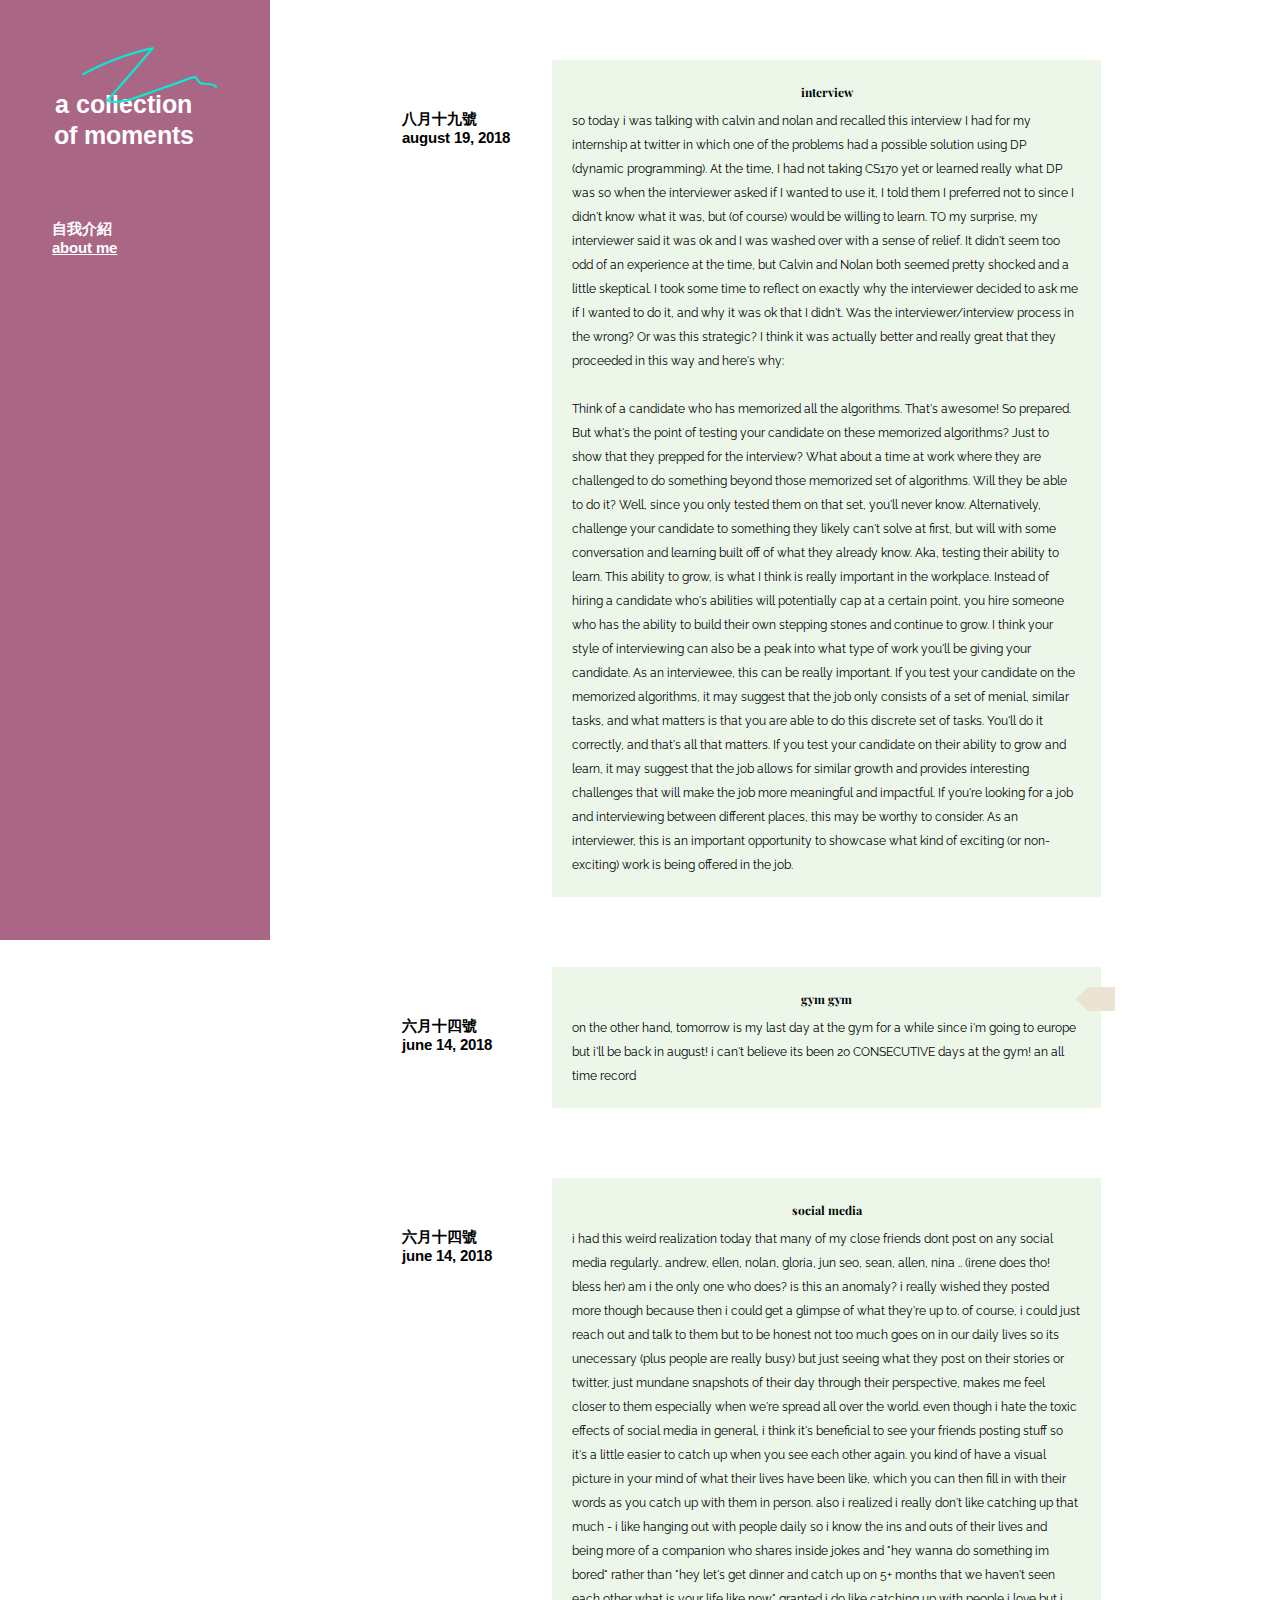
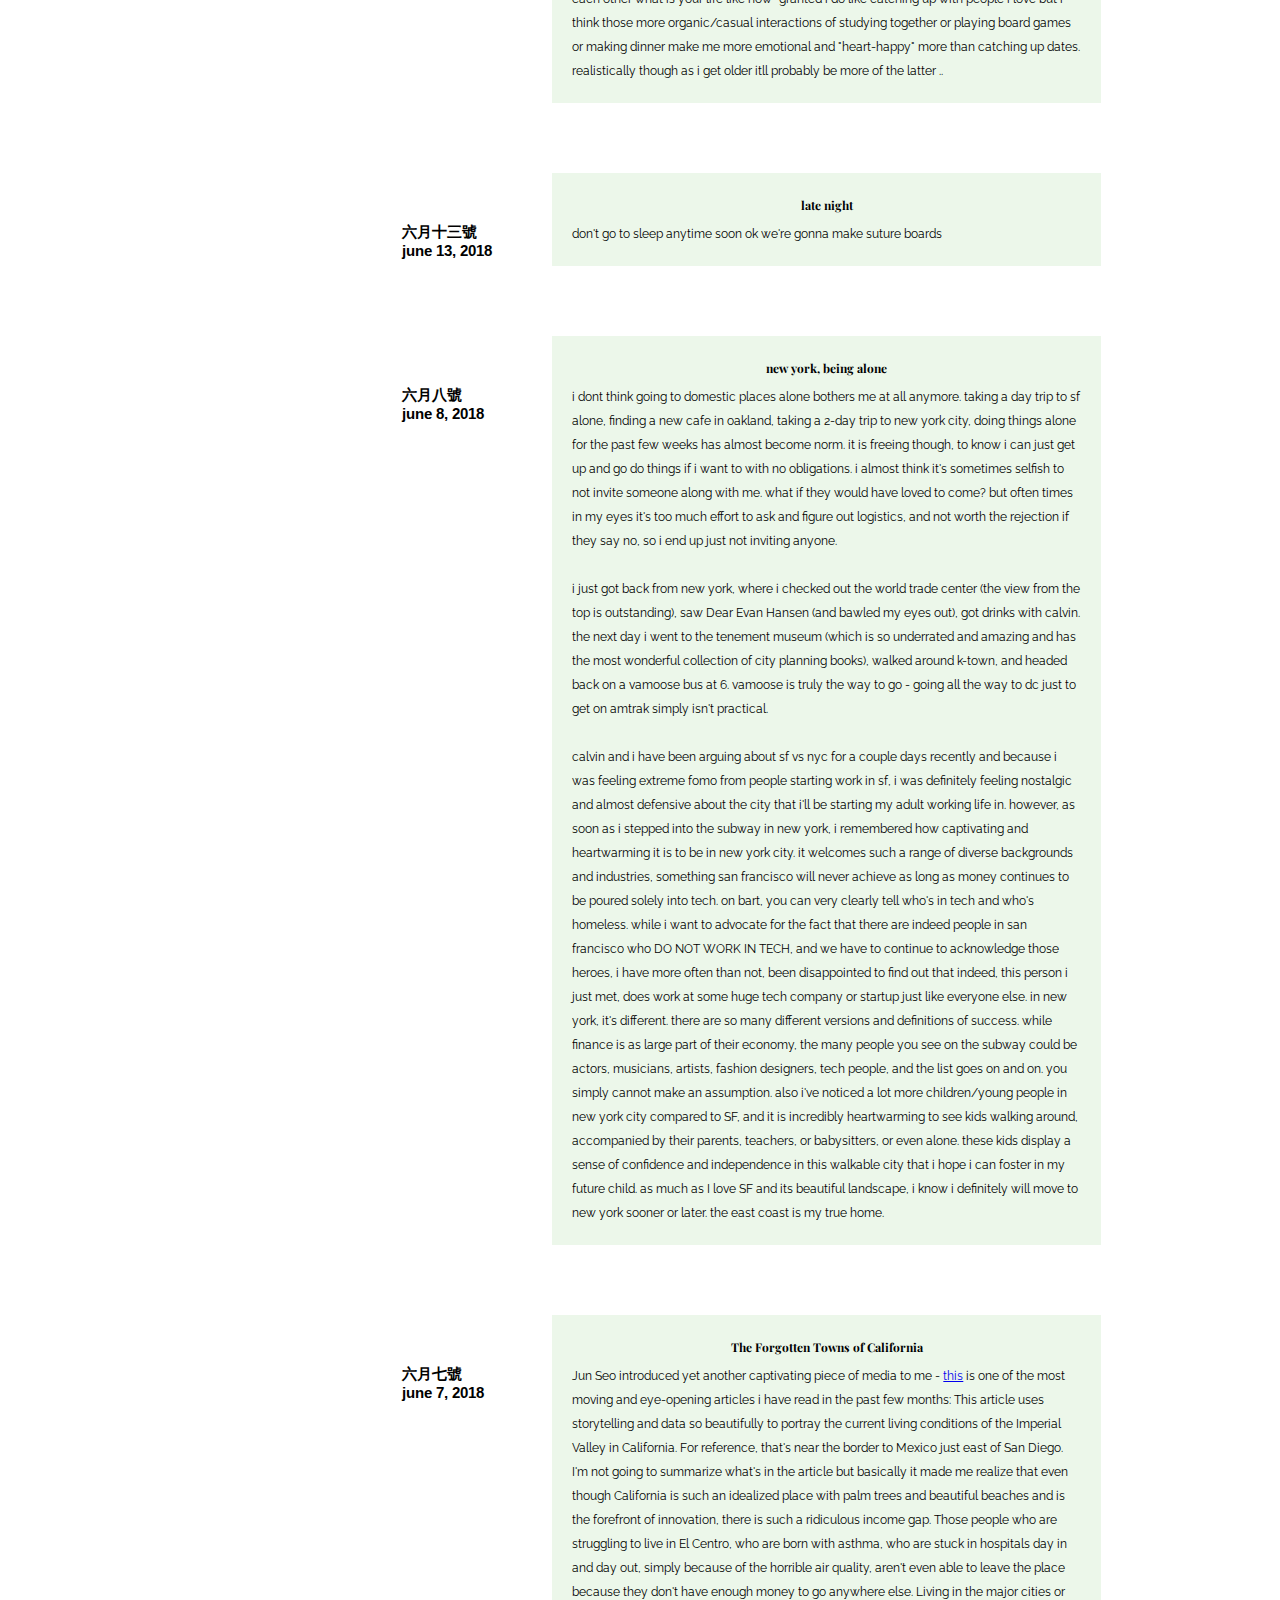
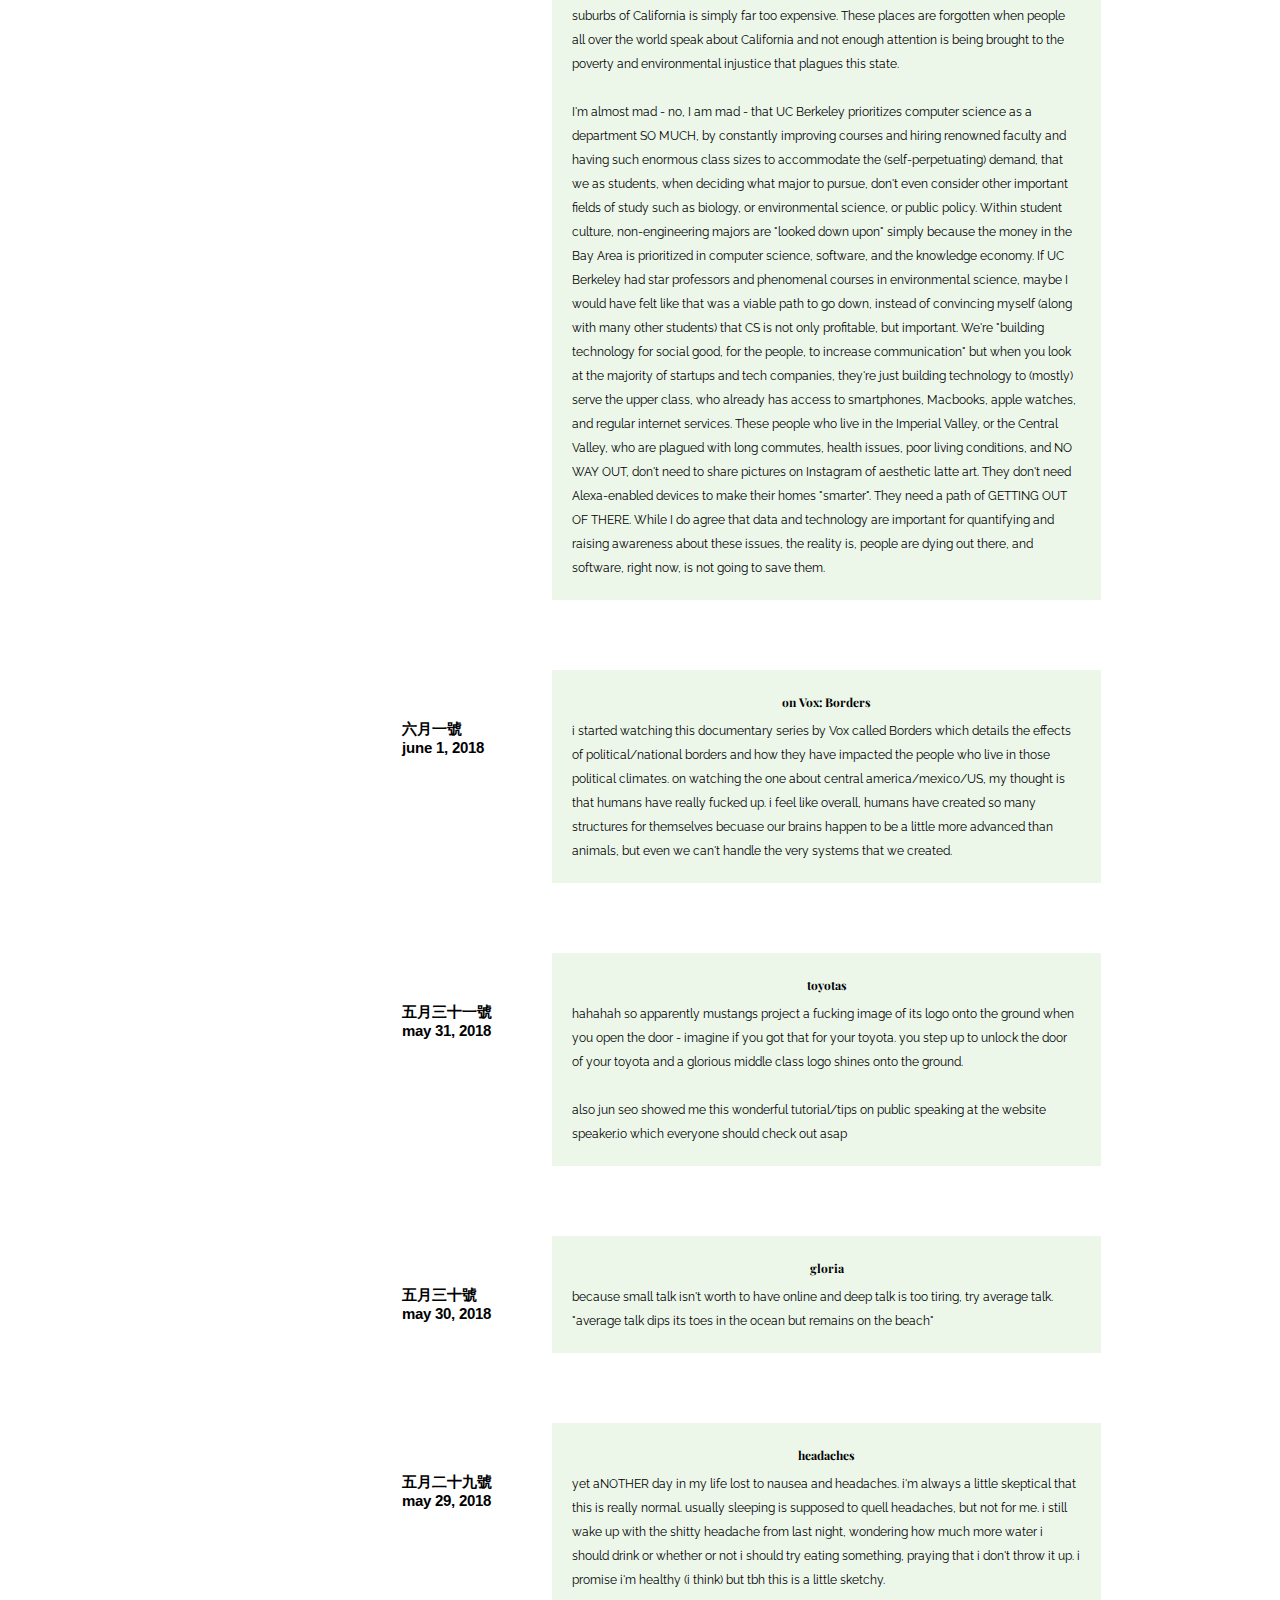
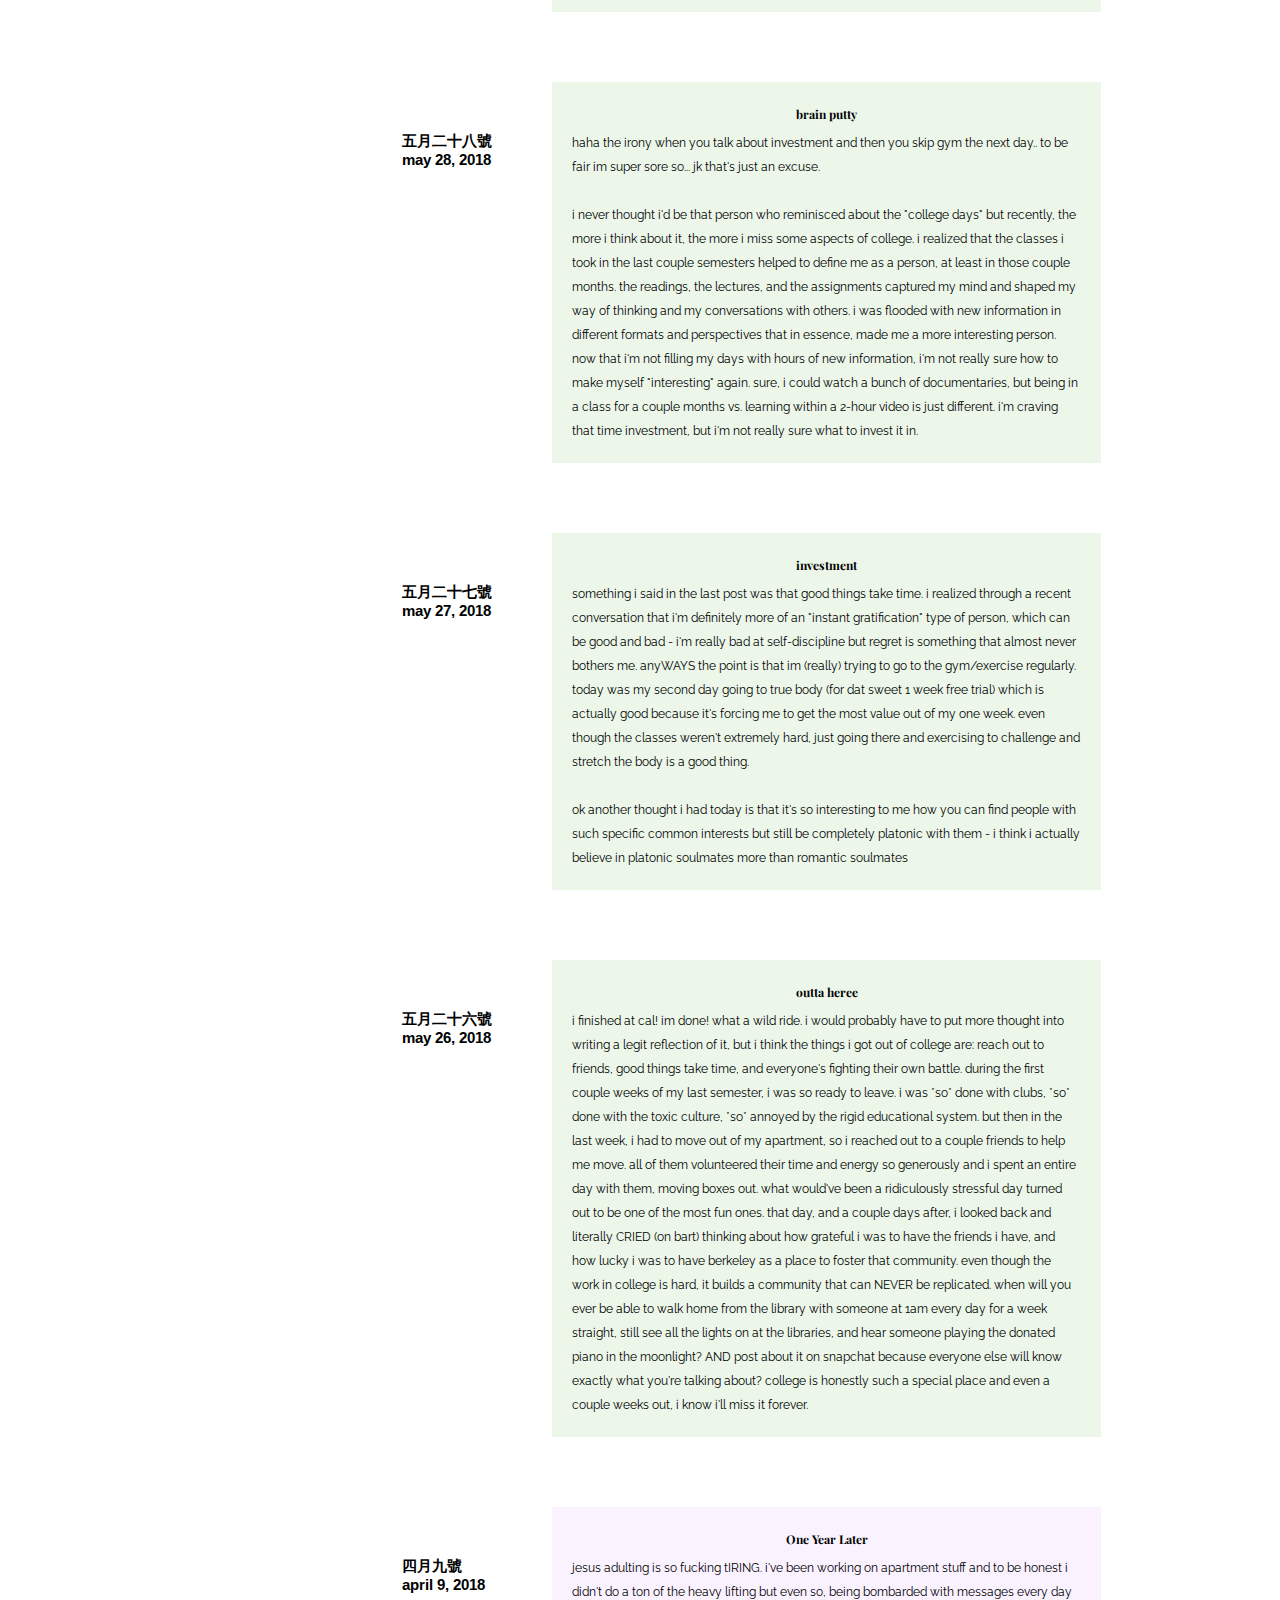
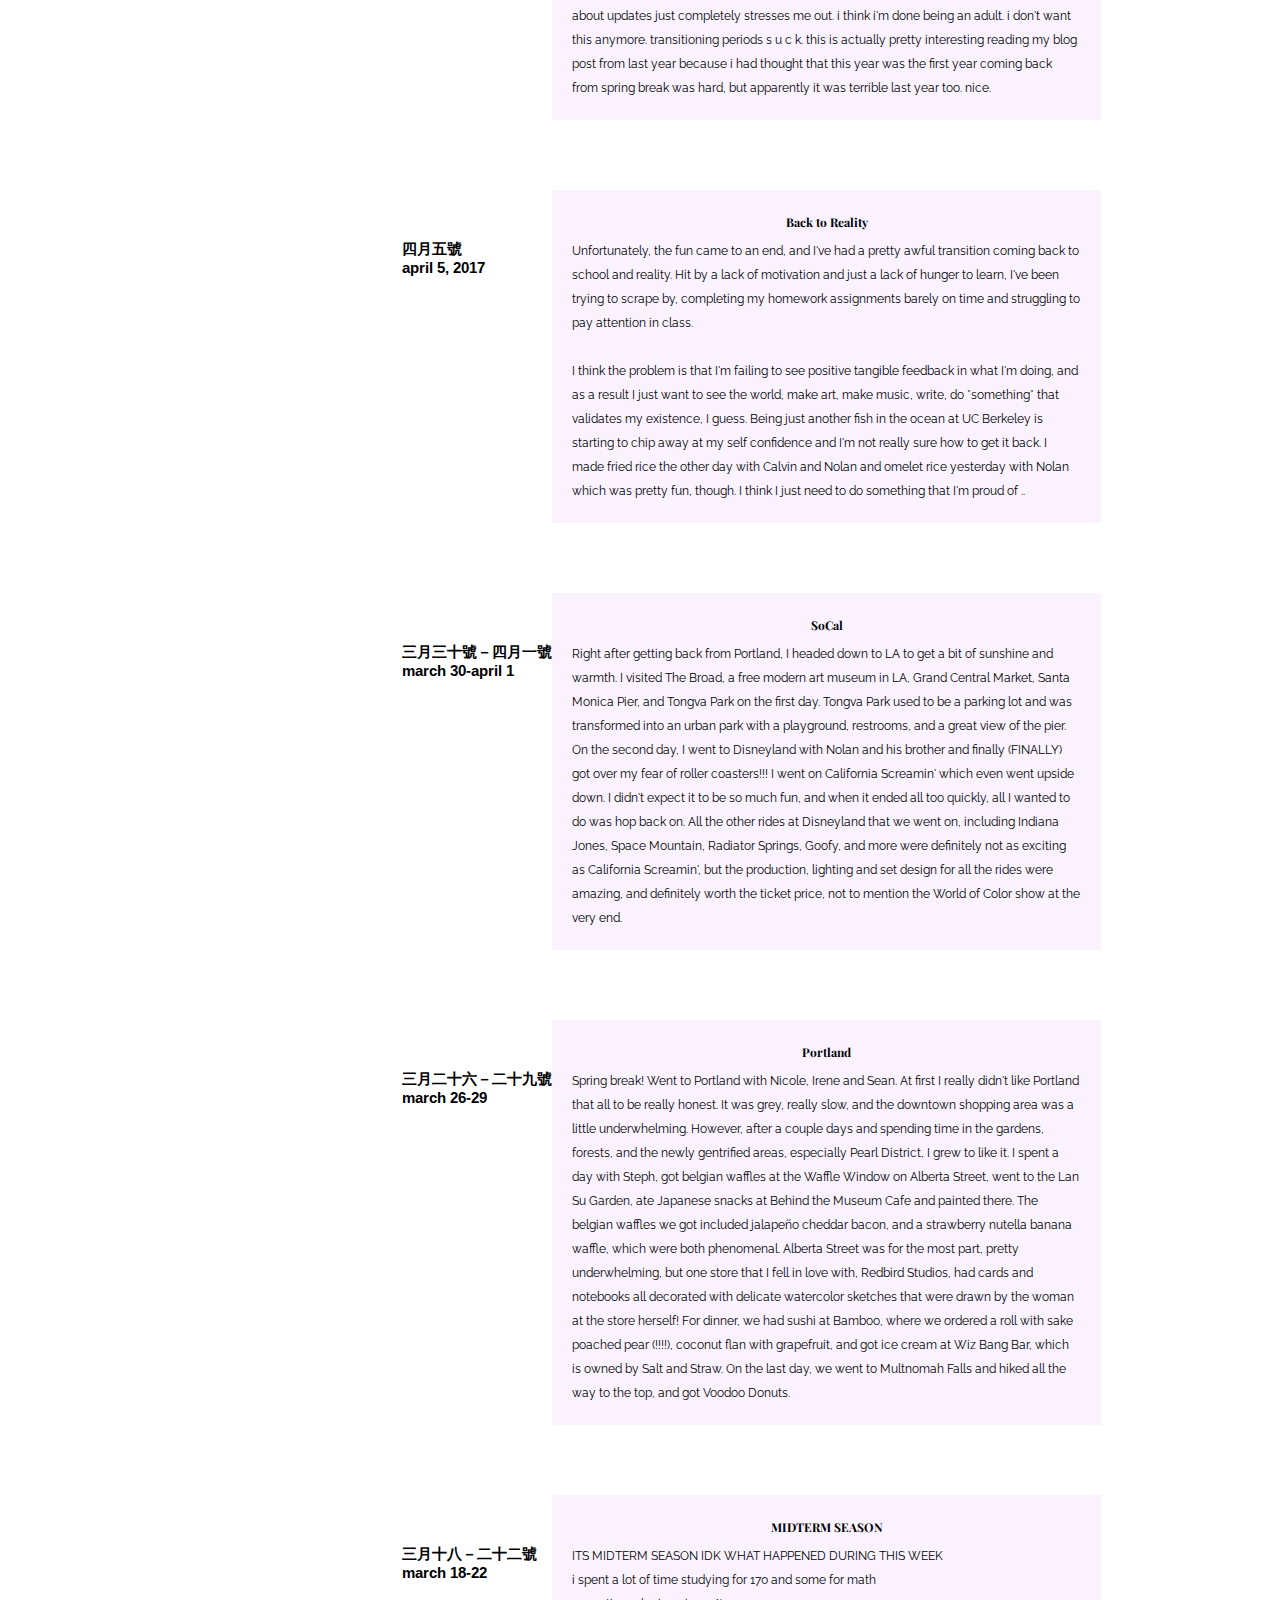
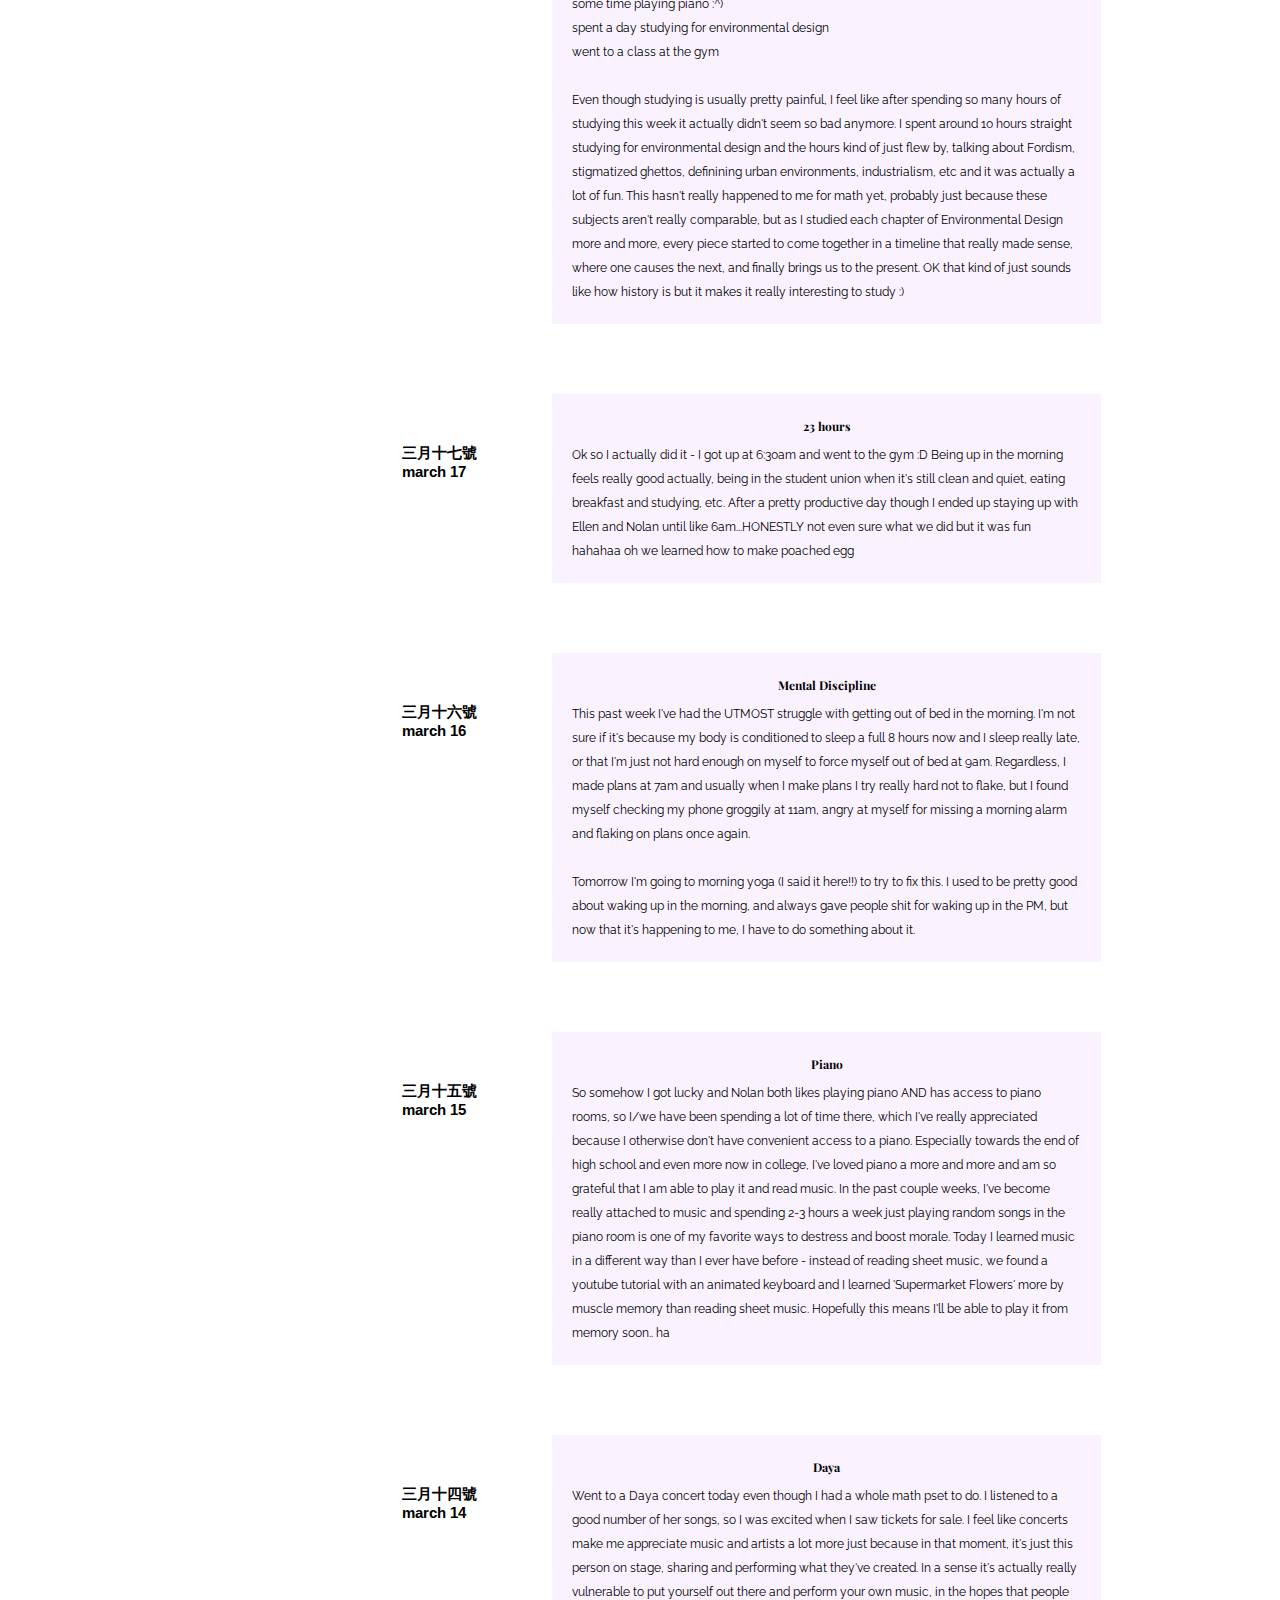
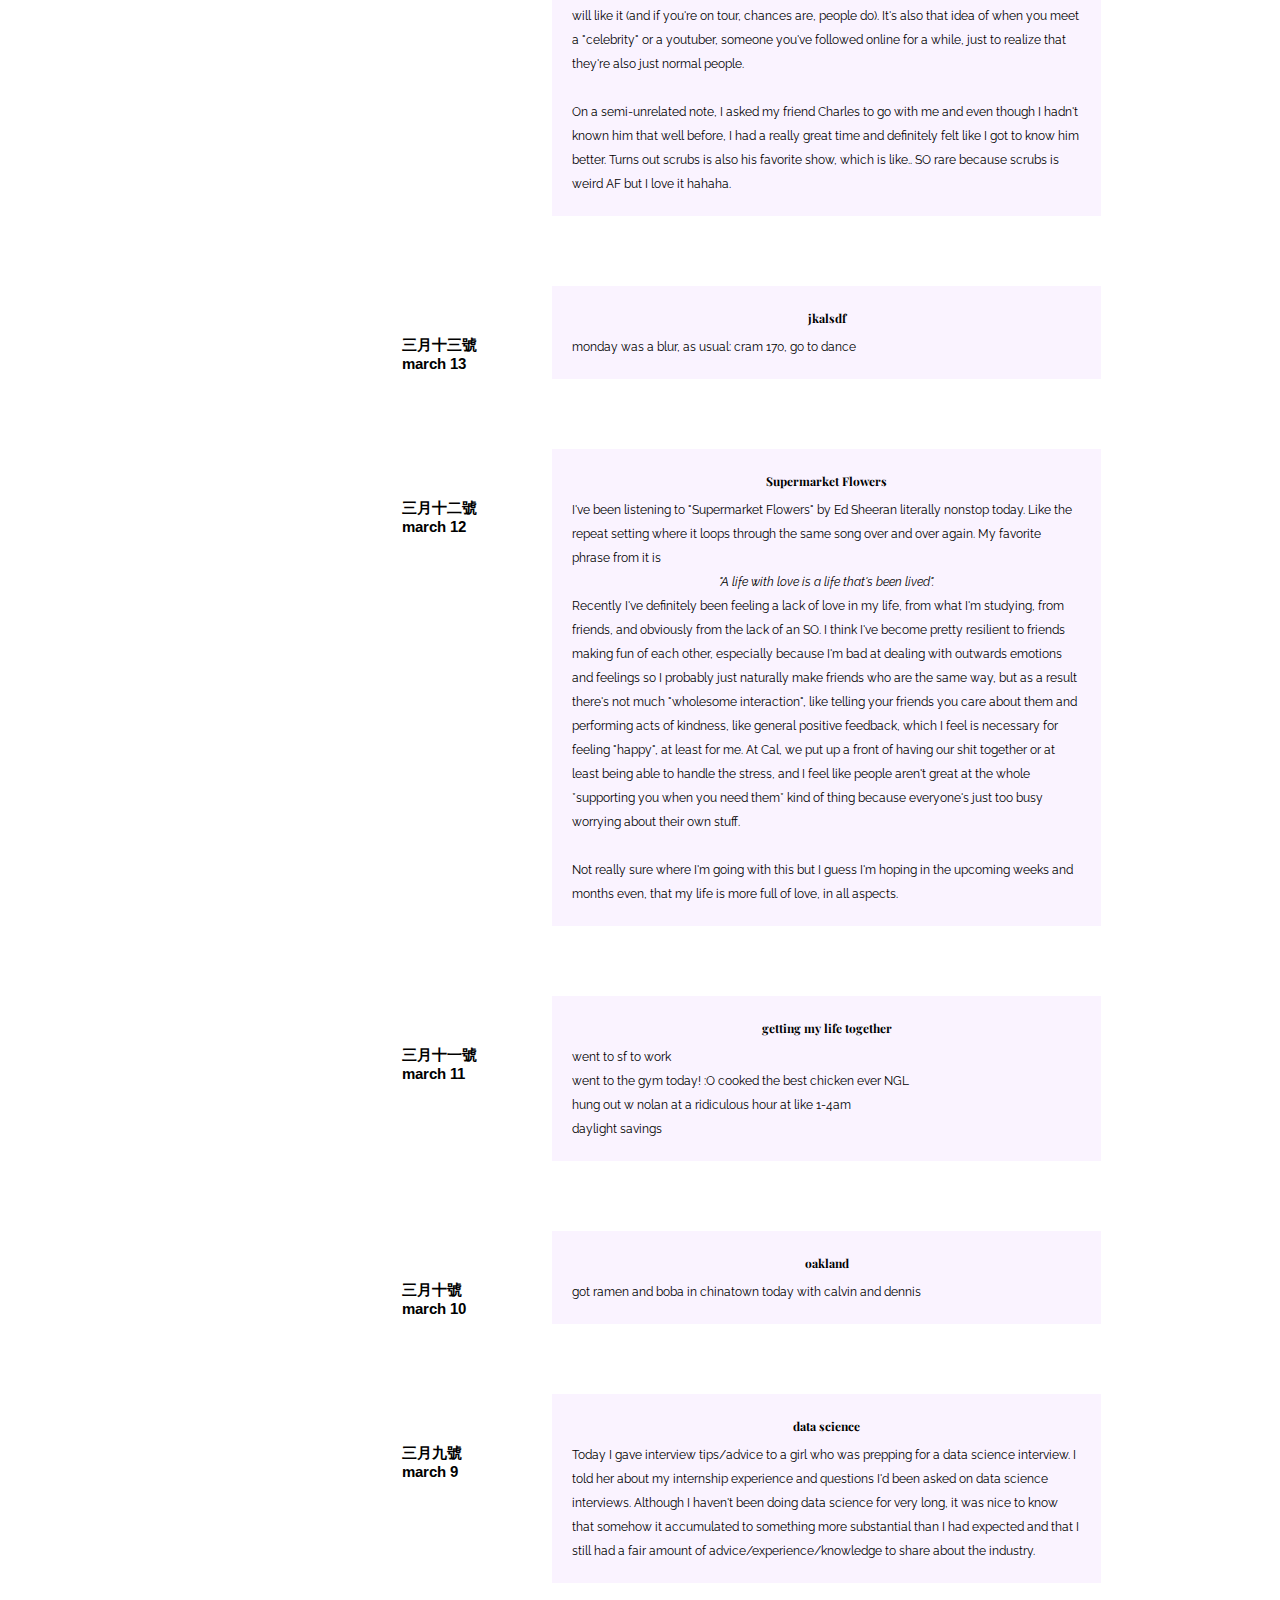
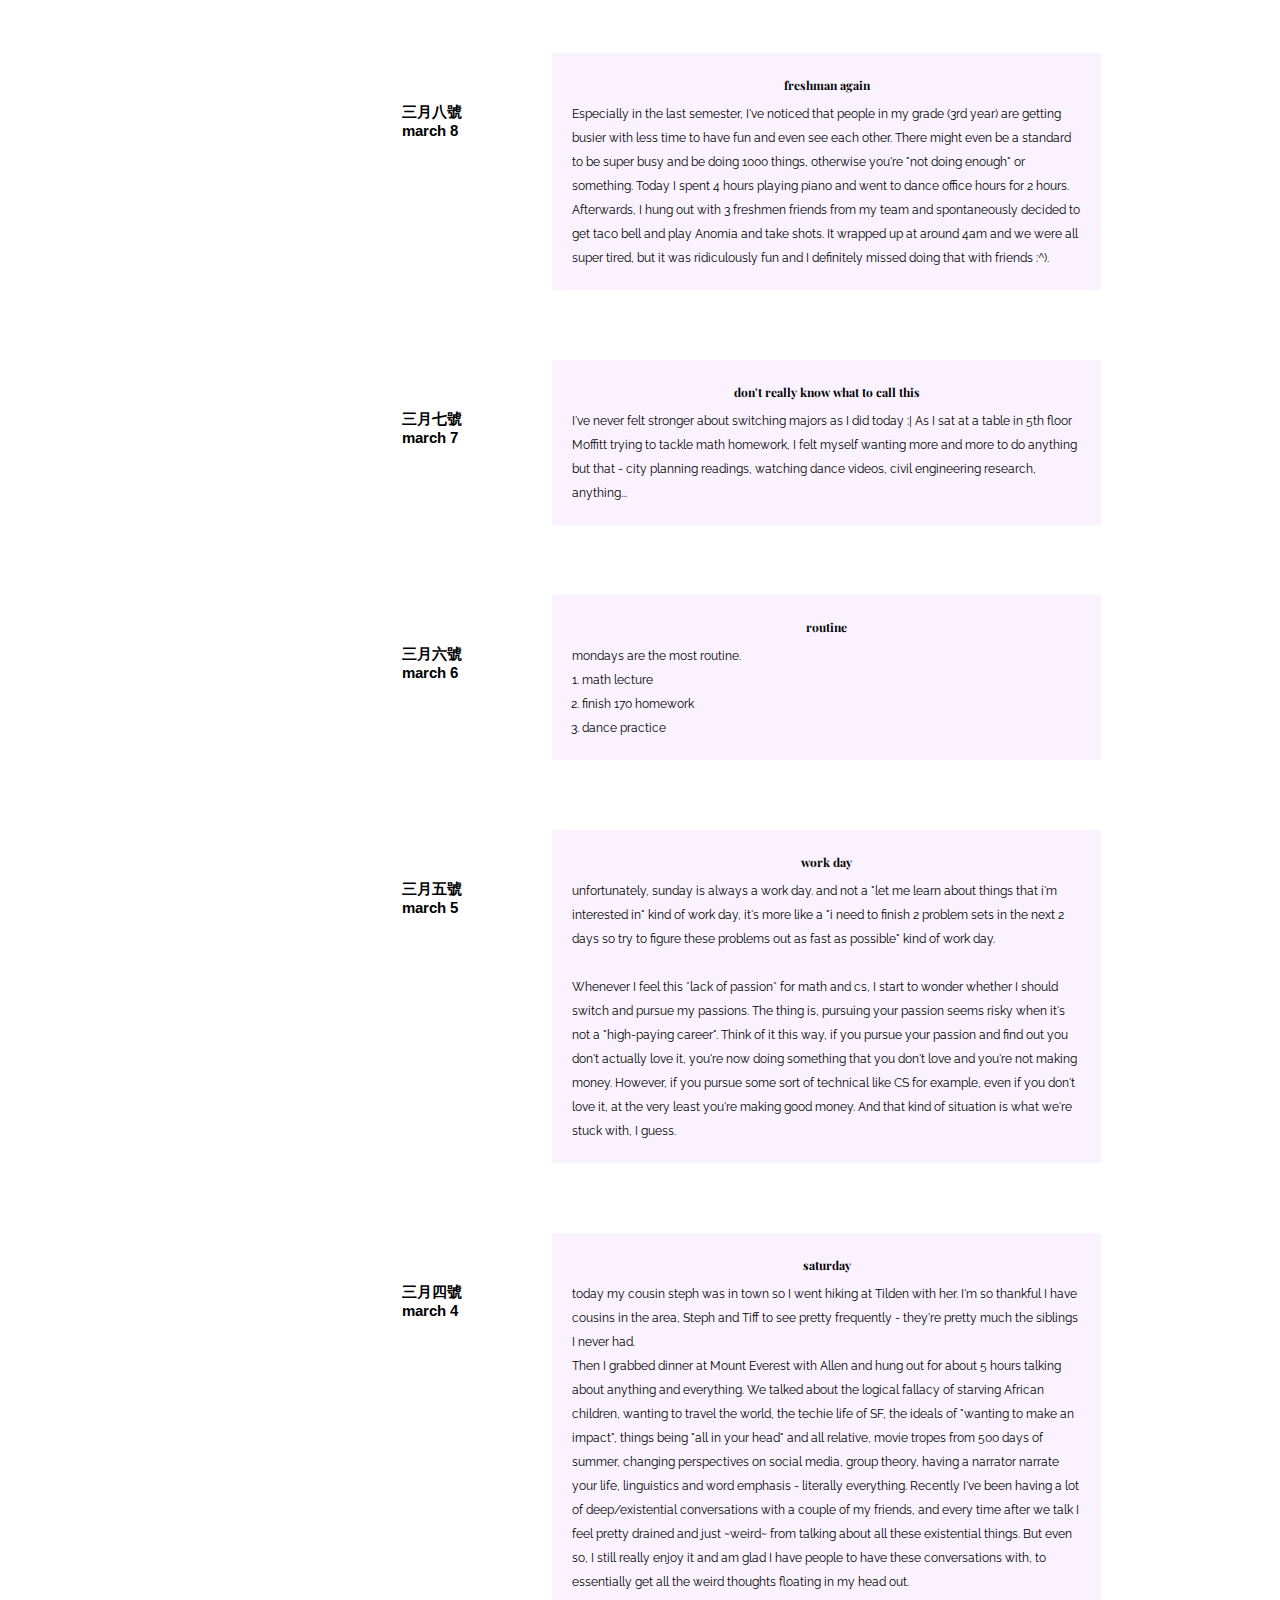
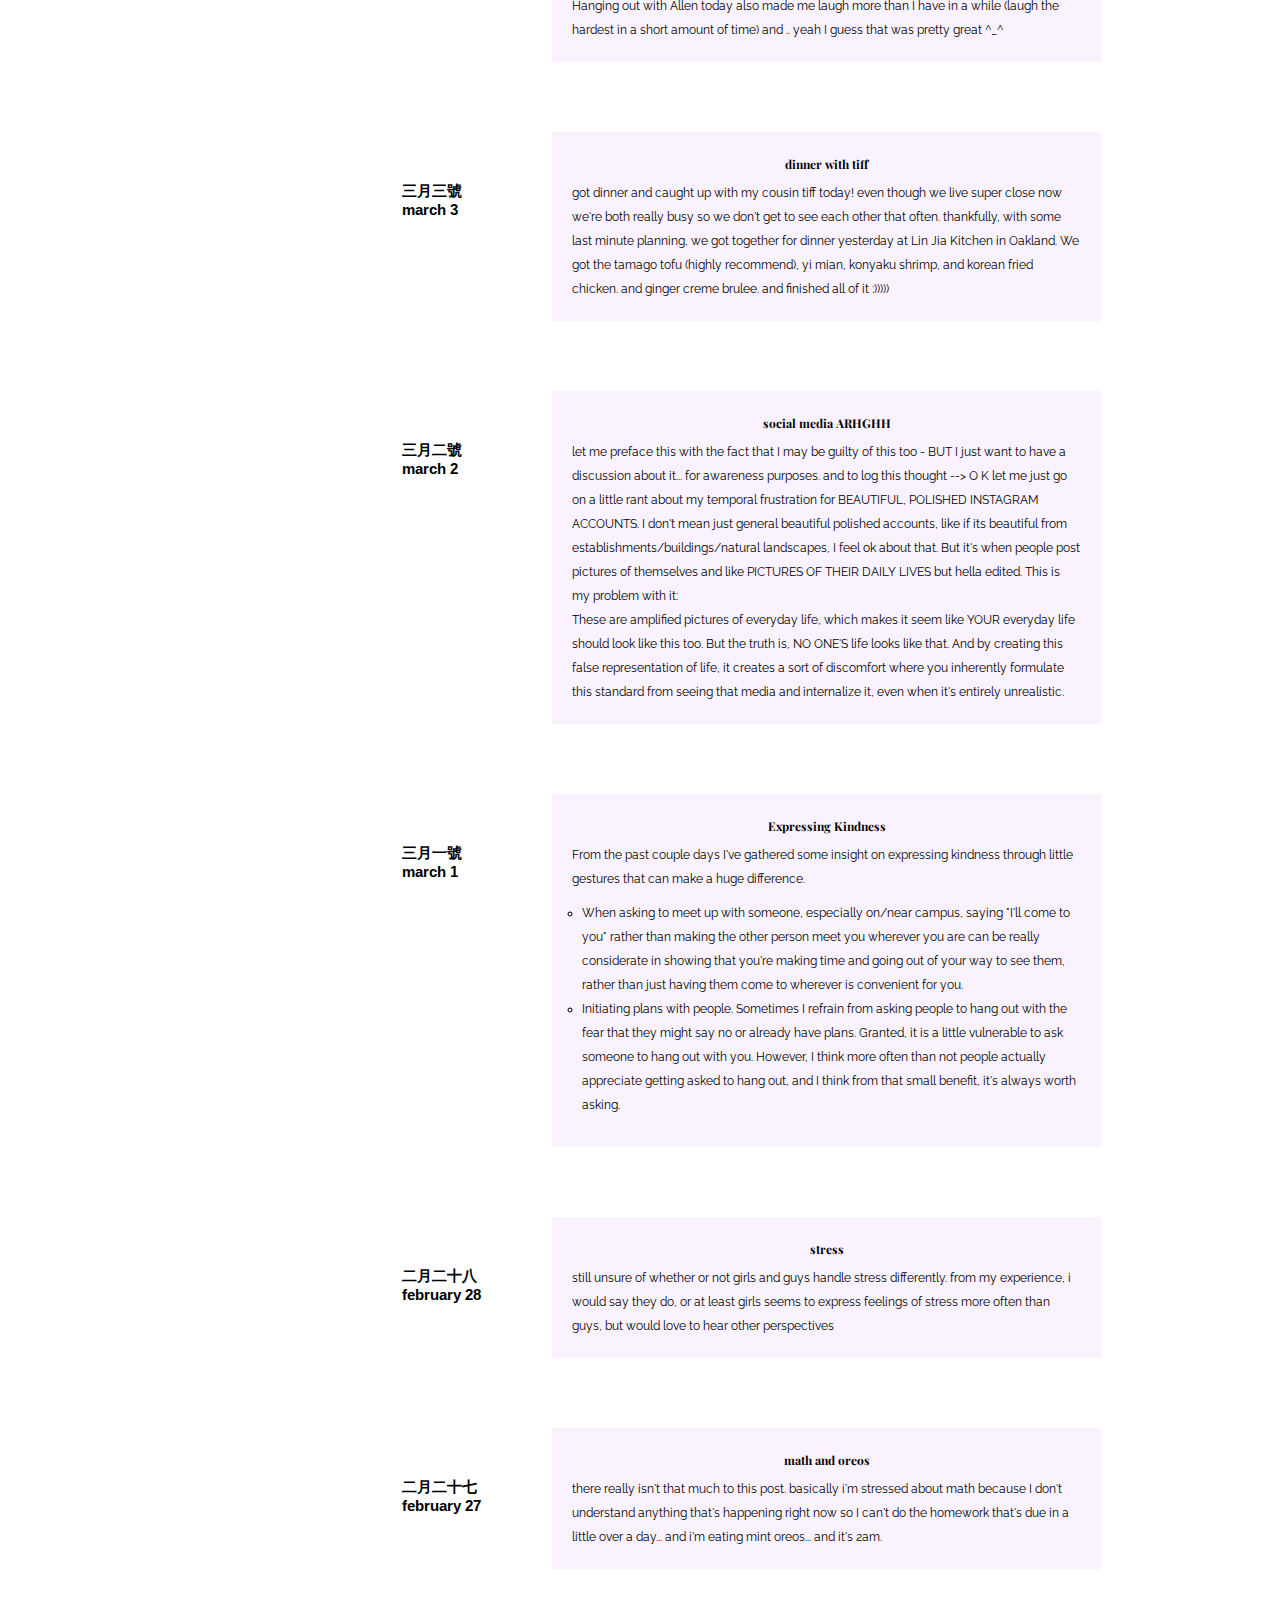
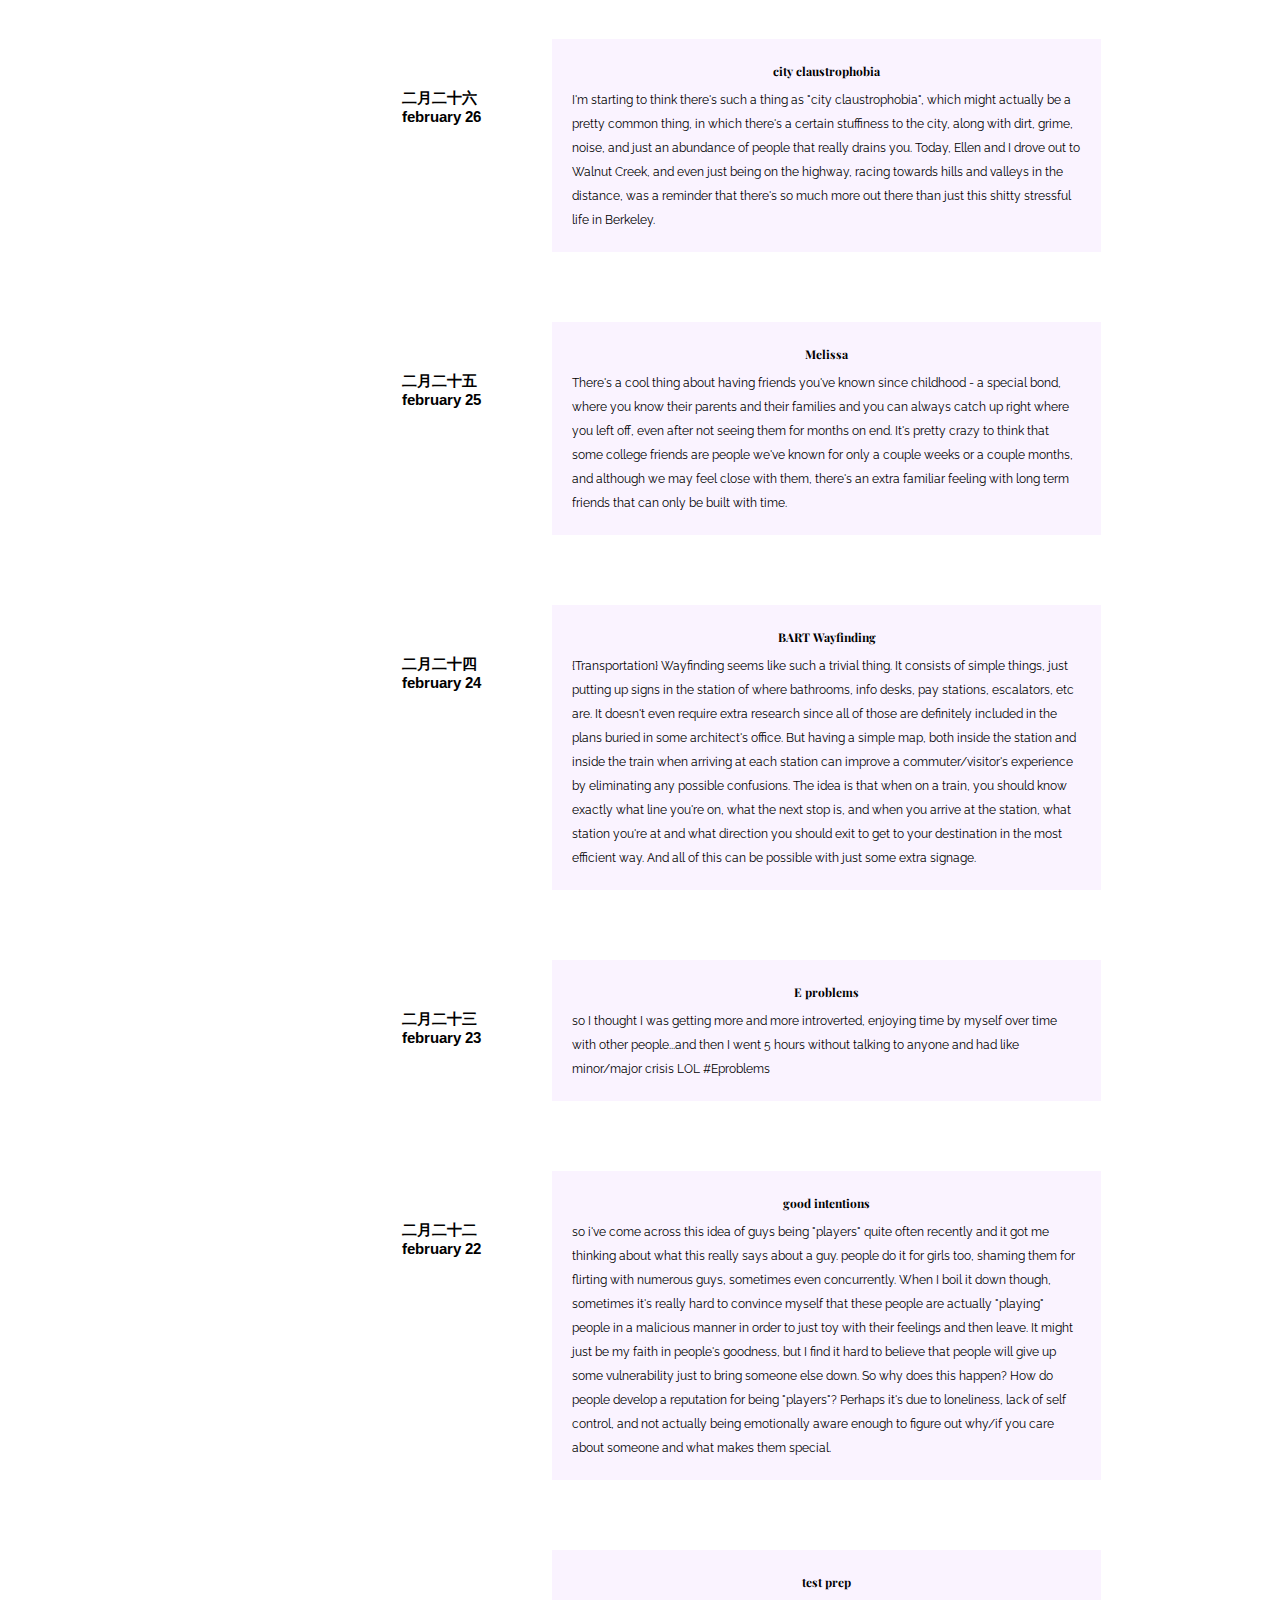
==== blog/index.html @ 252768d8 "new" ====
<html lang="en">
  <head>
	<meta charset="utf-8">
	<meta http-equiv="X-UA-Compatible" content="IE=edge">
	<meta name="viewport" content="width=device-width, user-scalable=no"/>
  	<link href="assets/css/style.css" type="text/css" rel="StyleSheet">
	<title>collection</title>
	<link href="https://fonts.googleapis.com/css?family=Playfair+Display:400,700|Raleway" rel="stylesheet">
	<link href="https://fonts.googleapis.com/css?family=Francois+One" rel="stylesheet">
	<link href="https://fonts.googleapis.com/css?family=Arimo:400,700" rel="stylesheet">
	<link rel="icon" href="assets/img/flower.png">
  </head>	

	<body>
		<div class = 'navbar'>
			<img id = "squiggle" src = "assets/img/squiggle.png">
			<div id = 'title'>a collection of moments</div>
			<div class = 'about'>
				<div id='c_about'>自我介紹</div>
				<a id='e_about' href = "https://twitter.com/heatherGrey_" target="_blank">about me</a>
			</div>
		</div>
		<div class = 'main'>
			<div class ='element'>
			<div id = '55'> 
				<div class = 'date'> 
					<div class = 'chinese'>八月十九號</div>
					<div class = 'english'>august 19, 2018</div> 
				</div>
				<div class = 'postgrad'> 
					<div class = 'title'>interview</div>
					<div class = 'text'>
						so today i was talking with calvin and nolan and recalled this interview I had for my internship at twitter in which one of the problems had a possible solution using DP (dynamic programming). At the time, I had not taking CS170 yet or learned really what DP was so when the interviewer asked if I wanted to use it, I told them I preferred not to since I didn't know what it was, but (of course) would be willing to learn. TO my surprise, my interviewer said it was ok and I was washed over with a sense of relief. It didn't seem too odd of an experience at the time, but Calvin and Nolan both seemed pretty shocked and a little skeptical. I took some time to reflect on exactly why the interviewer decided to ask me if I wanted to do it, and why it was ok that I didn't. Was the interviewer/interview process in the wrong? Or was this strategic? I think it was actually better and really great that they proceeded in this way and here's why: <br></br> Think of a candidate who has memorized all the algorithms. That's awesome! So prepared. But what's the point of testing your candidate on these memorized algorithms? Just to show that they prepped for the interview? What about a time at work where they are challenged to do something beyond those memorized set of algorithms. Will they be able to do it? Well, since you only tested them on that set, you'll never know. Alternatively, challenge your candidate to something they likely can't solve at first, but will with some conversation and learning built off of what they already know. Aka, testing their ability to learn. This ability to grow, is what I think is really important in the workplace. Instead of hiring a candidate who's abilities will potentially cap at a certain point, you hire someone who has the ability to build their own stepping stones and continue to grow. I think your style of interviewing can also be a peak into what type of work you'll be giving your candidate. As an interviewee, this can be really important. If you test your candidate on the memorized algorithms, it may suggest that the job only consists of a set of menial, similar tasks, and what matters is that you are able to do this discrete set of tasks. You'll do it correctly, and that's all that matters. If you test your candidate on their ability to grow and learn, it may suggest that the job allows for similar growth and provides interesting challenges that will make the job more meaningful and impactful. If you're looking for a job and interviewing between different places, this may be worthy to consider. As an interviewer, this is an important opportunity to showcase what kind of exciting (or non-exciting) work is being offered in the job.  </div>
				</div>
			</div>
			</div>
			<div class ='element'>
			<div id = '54'> 
				<div class = 'date'>
					<img id = 'stickynote' src="assets/img/stickynote.png">
					<div class = 'chinese'>六月十四號</div>
					<div class = 'english'>june 14, 2018</div> 
				</div>
				<div class = 'postgrad'> 
					<div class = 'title'>gym gym</div>
					<div class = 'text'> on the other hand, tomorrow is my last day at the gym for a while since i'm going to europe but i'll be back in august! i can't believe its been 20 CONSECUTIVE days at the gym! an all time record
						 </div>
				</div>
			</div>
			</div>
			<div class ='element'>
			<div id = '53'> 
				<div class = 'date'> 
					<div class = 'chinese'>六月十四號</div>
					<div class = 'english'>june 14, 2018</div> 
				</div>
				<div class = 'postgrad'> 
					<div class = 'title'>social media</div>
					<div class = 'text'>
						i had this weird realization today that many of my close friends dont post on any social media regularly.. andrew, ellen, nolan, gloria, jun seo, sean, allen, nina .. (irene does tho! bless her) am i the only one who does? is this an anomaly? i really wished they posted more though because then i could get a glimpse of what they're up to. of course, i could just reach out and talk to them but to be honest not too much goes on in our daily lives so its unecessary (plus people are really busy) but just seeing what they post on their stories or twitter, just mundane snapshots of their day through their perspective, makes me feel closer to them especially when we're spread all over the world. even though i hate the toxic effects of social media in general, i think it's beneficial to see your friends posting stuff so it's a little easier to catch up when you see each other again. you kind of have a visual picture in your mind of what their lives have been like, which you can then fill in with their words as you catch up with them in person. also i realized i really don't like catching up that much - i like hanging out with people daily so i know the ins and outs of their lives and being more of a companion who shares inside jokes and "hey wanna do something im bored" rather than "hey let's get dinner and catch up on 5+ months that we haven't seen each other what is your life like now" granted i do like catching up with people i love but i think those more organic/casual interactions of studying together or playing board games or making dinner make me more emotional and "heart-happy" more than catching up dates. realistically though as i get older itll probably be more of the latter ..  </div>
				</div>
			</div>
			</div>
			<div class ='element'>
			<div id = '52'> 
				<div class = 'date'> 
					<div class = 'chinese'>六月十三號</div>
					<div class = 'english'>june 13, 2018</div> 
				</div>
				<div class = 'postgrad'> 
					<div class = 'title'>late night</div>
					<div class = 'text'>
						don't go to sleep anytime soon ok we're gonna make suture boards </div>
				</div>
			</div>
			</div>
			<div class ='element'>
			<div id = '51'> 
				<div class = 'date'> 
					<div class = 'chinese'>六月八號</div>
					<div class = 'english'>june 8, 2018</div> 
				</div>
				<div class = 'postgrad'> 
					<div class = 'title'>new york, being alone</div>
					<div class = 'text'>
						i dont think going to domestic places alone bothers me at all anymore. taking a day trip to sf alone, finding a new cafe in oakland, taking a 2-day trip to new york city, doing things alone for the past few weeks has almost become norm. it is freeing though, to know i can just get up and go do things if i want to with no obligations. i almost think it's sometimes selfish to not invite someone along with me. what if they would have loved to come? but often times in my eyes it's too much effort to ask and figure out logistics, and not worth the rejection if they say no, so i end up just not inviting anyone. <br></br> i just got back from new york, where i checked out the world trade center (the view from the top is outstanding), saw Dear Evan Hansen (and bawled my eyes out), got drinks with calvin. the next day i went to the tenement museum (which is so underrated and amazing and has the most wonderful collection of city planning books), walked around k-town, and headed back on a vamoose bus at 6. vamoose is truly the way to go - going all the way to dc just to get on amtrak simply isn't practical.<br></br> calvin and i have been arguing about sf vs nyc for a couple days recently and because i was feeling extreme fomo from people starting work in sf, i was definitely feeling nostalgic and almost defensive about the city that i'll be starting my adult working life in. however, as soon as i stepped into the subway in new york, i remembered how captivating and heartwarming it is to be in new york city. it welcomes such a range of diverse backgrounds and industries, something san francisco will never achieve as long as money continues to be poured solely into tech. on bart, you can very clearly tell who's in tech and who's homeless. while i want to advocate for the fact that there are indeed people in san francisco who DO NOT WORK IN TECH, and we have to continue to acknowledge those heroes, i have more often than not, been disappointed to find out that indeed, this person i just met, does work at some huge tech company or startup just like everyone else. in new york, it's different. there are so many different versions and definitions of success. while finance is as large part of their economy, the many people you see on the subway could be actors, musicians, artists, fashion designers, tech people, and the list goes on and on. you simply cannot make an assumption. also i've noticed a lot more children/young people in new york city compared to SF, and it is incredibly heartwarming to see kids walking around, accompanied by their parents, teachers, or babysitters, or even alone. these kids display a sense of confidence and independence in this walkable city that i hope i can foster in my future child. as much as I love SF and its beautiful landscape, i know i definitely will move to new york sooner or later. the east coast is my true home. </div>
				</div>
			</div>
			</div>
			<div class ='element'>
			<div id = '50'> 
				<div class = 'date'> 
					<div class = 'chinese'>六月七號</div>
					<div class = 'english'>june 7, 2018</div> 
				</div>
				<div class = 'postgrad'> 
					<div class = 'title'>The Forgotten Towns of California</div>
					<div class = 'text'>
						Jun Seo introduced yet another captivating piece of media to me - <a href="https://www.theverge.com/2018/6/6/17433294/salton-sea-crisis-drying-up-asthma-toxic-dust-pictures" >this</a> is one of the most moving and eye-opening articles i have read in the past few months:  This article uses storytelling and data so beautifully to portray the current living conditions of the Imperial Valley in California. For reference, that's near the border to Mexico just east of San Diego. I'm not going to summarize what's in the article but basically it made me realize that even though California is such an idealized place with palm trees and beautiful beaches and is the forefront of innovation, there is such a ridiculous income gap. Those people who are struggling to live in El Centro, who are born with asthma, who are stuck in hospitals day in and day out, simply because of the horrible air quality, aren't even able to leave the place because they don't have enough money to go anywhere else. Living in the major cities or suburbs of California is simply far too expensive. These places are forgotten when people all over the world speak about California and not enough attention is being brought to the poverty and environmental injustice that plagues this state. <br></br> I'm almost mad - no, I am mad - that UC Berkeley prioritizes computer science as a department SO MUCH, by constantly improving courses and hiring renowned faculty and having such enormous class sizes to accommodate the (self-perpetuating) demand, that we as students, when deciding what major to pursue, don't even consider other important fields of study such as biology, or environmental science, or public policy. Within student culture, non-engineering majors are "looked down upon" simply because the money in the Bay Area is prioritized in computer science, software, and the knowledge economy. If UC Berkeley had star professors and phenomenal courses in environmental science, maybe I would have felt like that was a viable path to go down, instead of convincing myself (along with many other students) that CS is not only profitable, but important. We're "building technology for social good, for the people, to increase communication" but when you look at the majority of startups and tech companies, they're just building technology to (mostly) serve the upper class, who already has access to smartphones, Macbooks, apple watches, and regular internet services. These people who live in the Imperial Valley, or the Central Valley, who are plagued with long commutes, health issues, poor living conditions, and NO WAY OUT, don't need to share pictures on Instagram of aesthetic latte art. They don't need Alexa-enabled devices to make their homes "smarter". They need a path of GETTING OUT OF THERE. While I do agree that data and technology are important for quantifying and raising awareness about these issues, the reality is, people are dying out there, and software, right now, is not going to save them. </div>
				</div>
			</div>
			</div>
			<div class ='element'>
			<div id = '49'> 
				<div class = 'date'> 
					<div class = 'chinese'>六月一號</div>
					<div class = 'english'>june 1, 2018</div> 
				</div>
				<div class = 'postgrad'> 
					<div class = 'title'>on Vox: Borders</div>
					<div class = 'text'>
						i started watching this documentary series by Vox called Borders which details the effects of political/national borders and how they have impacted the people who live in those political climates. on watching the one about central america/mexico/US, my thought is that humans have really fucked up. i feel like overall, humans have created so many structures for themselves becuase our brains happen to be a little more advanced than animals, but even we can't handle the very systems that we created. </div>
				</div>
			</div>
			</div>
			<div class ='element'>
			<div id = '48'> 
				<div class = 'date'> 
					<div class = 'chinese'>五月三十一號</div>
					<div class = 'english'>may 31, 2018</div> 
				</div>
				<div class = 'postgrad'> 
					<div class = 'title'>toyotas</div>
					<div class = 'text'>
						hahahah so apparently mustangs project a fucking image of its logo onto the ground when you open the door - imagine if you got that for your toyota. you step up to unlock the door of your toyota and a glorious middle class logo shines onto the ground. <br></br> also jun seo showed me this wonderful tutorial/tips on public speaking at the website speaker.io which everyone should check out asap</div>
				</div>
			</div>
			</div>
			<div class ='element'>
			<div id = '47'> 
				<div class = 'date'> 
					<div class = 'chinese'>五月三十號</div>
					<div class = 'english'>may 30, 2018</div> 
				</div>
				<div class = 'postgrad'> 
					<div class = 'title'>gloria</div>
					<div class = 'text'>
						because small talk isn't worth to have online and deep talk is too tiring, try average talk. "average talk dips its toes in the ocean but remains on the beach" </div>
				</div>
			</div>
			</div><div class = 'element'>
			<div id = '46'> 
				<div class = 'date'> 
					<div class = 'chinese'>五月二十九號</div>
					<div class = 'english'>may 29, 2018</div> 
				</div>
				<div class = 'postgrad'> 
					<div class = 'title'>headaches</div>
					<div class = 'text'>
						yet aNOTHER day in my life lost to nausea and headaches. i'm always a little skeptical that this is really normal. usually sleeping is supposed to quell headaches, but not for me. i still wake up with the shitty headache from last night, wondering how much more water i should drink or whether or not i should try eating something, praying that i don't throw it up. i promise i'm healthy (i think) but tbh this is a little sketchy. </div>
				</div>
			</div>
			</div>
			<div class = 'element'>
			<div id = '45'> 
				<div class = 'date'> 
					<div class = 'chinese'>五月二十八號</div>
					<div class = 'english'>may 28, 2018</div> 
				</div>
				<div class = 'postgrad'> 
					<div class = 'title'>brain putty</div>
					<div class = 'text'>
						haha the irony when you talk about investment and then you skip gym the next day.. to be fair im super sore so... jk that's just an excuse. <br></br> i never thought i'd be that person who reminisced about the "college days" but recently, the more i think about it, the more i miss some aspects of college. i realized that the classes i took in the last couple semesters helped to define me as a person, at least in those couple months. the readings, the lectures, and the assignments captured my mind and shaped my way of thinking and my conversations with others. i was flooded with new information in different formats and perspectives that in essence, made me a more interesting person. now that i'm not filling my days with hours of new information, i'm not really sure how to make myself "interesting" again. sure, i could watch a bunch of documentaries, but being in a class for a couple months vs. learning within a 2-hour video is just different. i'm craving that time investment, but i'm not really sure what to invest it in. </div>
				</div>
			</div>
			</div>
			<div class = 'element'>
			<div id = '44'> 
				<div class = 'date'> 
					<div class = 'chinese'>五月二十七號</div>
					<div class = 'english'>may 27, 2018</div> 
				</div>
				<div class = 'postgrad'> 
					<div class = 'title'>investment</div>
					<div class = 'text'>
						something i said in the last post was that good things take time. i realized through a recent conversation that i'm definitely more of an "instant gratification" type of person, which can be good and bad - i'm really bad at self-discipline but regret is something that almost never bothers me. anyWAYS the point is that im (really) trying to go to the gym/exercise regularly. today was my second day going to true body (for dat sweet 1 week free trial) which is actually good because it's forcing me to get the most value out of my one week. even though the classes weren't extremely hard, just going there and exercising to challenge and stretch the body is a good thing. <br></br> ok another thought i had today is that it's so interesting to me how you can find people with such specific common interests but still be completely platonic with them - i think i actually believe in platonic soulmates more than romantic soulmates </div>
				</div>
			</div>
			</div>
			<div class = 'element'>
			<div id = '43'> 
				<div class = 'date'> 
					<div class = 'chinese'>五月二十六號</div>
					<div class = 'english'>may 26, 2018</div> 
				</div>
				<div class = 'postgrad'> 
					<div class = 'title'>outta heree</div>
					<div class = 'text'>
						i finished at cal! im done! what a wild ride. i would probably have to put more thought into writing a legit reflection of it, but i think the things i got out of college are: reach out to friends, good things take time, and everyone's fighting their own battle. during the first couple weeks of my last semester, i was so ready to leave. i was *so* done with clubs, *so* done with the toxic culture, *so* annoyed by the rigid educational system. but then in the last week, i had to move out of my apartment, so i reached out to a couple friends to help me move. all of them volunteered their time and energy so generously and i spent an entire day with them, moving boxes out. what would've been a ridiculously stressful day turned out to be one of the most fun ones. that day, and a couple days after, i looked back and literally CRIED (on bart) thinking about how grateful i was to have the friends i have, and how lucky i was to have berkeley as a place to foster that community. even though the work in college is hard, it builds a community that can NEVER be replicated. when will you ever be able to walk home from the library with someone at 1am every day for a week straight, still see all the lights on at the libraries, and hear someone playing the donated piano in the moonlight? AND post about it on snapchat because everyone else will know exactly what you're talking about? college is honestly such a special place and even a couple weeks out, i know i'll miss it forever. </div>
				</div>
			</div>
			</div>
			<div class = 'element'>
			<div id = '42'> 
				<div class = 'date'> 
					<div class = 'chinese'>四月九號</div>
					<div class = 'english'>april 9, 2018</div> 
				</div>
				<div class = 'body'> 
					<div class = 'title'>One Year Later</div>
					<div class = 'text'>
						jesus adulting is so fucking tIRING. i've been working on apartment stuff and to be honest i didn't do a ton of the heavy lifting but even so, being bombarded with messages every day about updates just completely stresses me out. i think i'm done being an adult. i don't want this anymore. transitioning periods s u c k.

						this is actually pretty interesting reading my blog post from last year because i had thought that this year was the first year coming back from spring break was hard, but apparently it was terrible last year too. nice.   </div>
				</div>
			</div>
			</div>

			<div class = 'element'>
			<div id = '41'>
				<div class = 'date'> 
					<div class = 'chinese'>四月五號</div>
					<div class = 'english'>april 5, 2017</div>
				</div>
				<div class = 'body'> 
					<div class = 'title'>Back to Reality</div>
					<div class = 'text'>
						Unfortunately, the fun came to an end, and I've had a pretty awful transition coming back to school and reality. Hit by a lack of motivation and just a lack of hunger to learn, I've been trying to scrape by, completing my homework assignments barely on time and struggling to pay attention in class. <br> <br> 
						I think the problem is that I'm failing to see positive tangible feedback in what I'm doing, and as a result I just want to see the world, make art, make music, write, do *something* that validates my existence, I guess. Being just another fish in the ocean at UC Berkeley is starting to chip away at my self confidence and I'm not really sure how to get it back. I made fried rice the other day with Calvin and Nolan and omelet rice yesterday with Nolan which was pretty fun, though. I think I just need to do something that I'm proud of ..
					</div>
				</div>
			</div>
			</div>
			<div class = 'element'>
			<div id = '40'>
				<div class = 'date'> 
					<div class = 'chinese'>三月三十號－四月一號</div>
					<div class = 'english'>march 30-april 1</div>
				</div>
				<div class = 'body'> 
					<div class = 'title'>SoCal</div>
					<div class = 'text'>
						Right after getting back from Portland, I headed down to LA to get a bit of sunshine and warmth. I visited The Broad, a free modern art museum in LA, Grand Central Market, Santa Monica Pier, and Tongva Park on the first day. Tongva Park used to be a parking lot and was transformed into an urban park with a playground, restrooms, and a great view of the pier. On the second day, I went to Disneyland with Nolan and his brother and finally (FINALLY) got over my fear of roller coasters!!! I went on California Screamin' which even went upside down. I didn't expect it to be so much fun, and when it ended all too quickly, all I wanted to do was hop back on. All the other rides at Disneyland that we went on, including Indiana Jones, Space Mountain, Radiator Springs, Goofy, and more were definitely not as exciting as California Screamin', but the production, lighting and set design for all the rides were amazing, and definitely worth the ticket price, not to mention the World of Color show at the very end. 
					</div>
				</div>
			</div>
			</div>
			<div class = 'element'>
			<div id = '40'>
				<div class = 'date'> 
					<div class = 'chinese'>三月二十六－二十九號</div>
					<div class = 'english'>march 26-29</div>
				</div>
				<div class = 'body'> 
					<div class = 'title'> Portland </div>
					<div class = 'text'>
						Spring break! Went to Portland with Nicole, Irene and Sean. At first I really didn't like Portland that all to be really honest. It was grey, really slow, and the downtown shopping area was a little underwhelming. However, after a couple days and spending time in the gardens, forests, and the newly gentrified areas, especially Pearl District, I grew to like it. I spent a day with Steph, got belgian waffles at the Waffle Window on Alberta Street, went to the Lan Su Garden, ate Japanese snacks at Behind the Museum Cafe and painted there. The belgian waffles we got included jalapeño cheddar bacon, and a strawberry nutella banana waffle, which were both phenomenal. Alberta Street was for the most part, pretty underwhelming, but one store that I fell in love with, Redbird Studios, had cards and notebooks all decorated with delicate watercolor sketches that were drawn by the woman at the store herself! For dinner, we had sushi at Bamboo, where we ordered a roll with sake poached pear (!!!!), coconut flan with grapefruit, and got ice cream at Wiz Bang Bar, which is owned by Salt and Straw. On the last day, we went to Multnomah Falls and hiked all the way to the top, and got Voodoo Donuts. 
					</div>
				</div>
			</div>
			</div>
			<div class = 'element'>
			<div id = '40'>
				<div class = 'date'> 
					<div class = 'chinese'>三月十八－二十二號</div>
					<div class = 'english'>march 18-22</div>
				</div>
				<div class = 'body'> 
					<div class = 'title'>MIDTERM SEASON</div>
					<div class = 'text'>
						ITS MIDTERM SEASON IDK WHAT HAPPENED DURING THIS WEEK <br>
						i spent a lot of time studying for 170 and some for math <br>
						some time playing piano :^) <br> 
						spent a day studying for environmental design <br> 
						went to a class at the gym <br><br>
						Even though studying is usually pretty painful, I feel like after spending so many hours of studying this week it actually didn't seem so bad anymore. I spent around 10 hours straight studying for environmental design and the hours kind of just flew by, talking about Fordism, stigmatized ghettos, definining urban environments, industrialism, etc and it was actually a lot of fun. This hasn't really happened to me for math yet, probably just because these subjects aren't really comparable, but as I studied each chapter of Environmental Design more and more, every piece started to come together in a timeline that really made sense, where one causes the next, and finally brings us to the present. OK that kind of just sounds like how history is but it makes it really interesting to study :)
					</div>
				</div>
			</div>
			</div>
			<div class = 'element'>
			<div id = '39'>
				<div class = 'date'> 
					<div class = 'chinese'>三月十七號</div>
					<div class = 'english'>march 17</div>
				</div>
				<div class = 'body'> 
					<div class = 'title'>23 hours</div>
					<div class = 'text'>
						Ok so I actually did it - I got up at 6:30am and went to the gym :D Being up in the morning feels really good actually, being in the student union when it's still clean and quiet, eating breakfast and studying, etc. After a pretty productive day though I ended up staying up with Ellen and Nolan until like 6am...HONESTLY not even sure what we did but it was fun hahahaa oh we learned how to make poached egg 
					</div>
				</div>
			</div>
			</div>
			<div class = 'element'>
			<div id = '38'>
				<div class = 'date'> 
					<div class = 'chinese'>三月十六號</div>
					<div class = 'english'>march 16</div>
				</div>
				<div class = 'body'> 
					<div class = 'title'>Mental Discipline</div>
					<div class = 'text'>
						This past week I've had the UTMOST struggle with getting out of bed in the morning. I'm not sure if it's because my body is conditioned to sleep a full 8 hours now and I sleep really late, or that I'm just not hard enough on myself to force myself out of bed at 9am. Regardless, I made plans at 7am and usually when I make plans I try really hard not to flake, but I found myself checking my phone groggily at 11am, angry at myself for missing a morning alarm and flaking on plans once again. <br> <br> Tomorrow I'm going to morning yoga (I said it here!!) to try to fix this. I used to be pretty good about waking up in the morning, and always gave people shit for waking up in the PM, but now that it's happening to me, I have to do something about it. 
					</div>
				</div>
			</div>
			</div>
			<div class = 'element'>
			<div id = '37'>
				<div class = 'date'> 
					<div class = 'chinese'>三月十五號</div>
					<div class = 'english'>march 15</div>
				</div>
				<div class = 'body'> 
					<div class = 'title'>Piano</div>
					<div class = 'text'>
						So somehow I got lucky and Nolan both likes playing piano AND has access to piano rooms, so I/we have been spending a lot of time there, which I've really appreciated because I otherwise don't have convenient access to a piano. Especially towards the end of high school and even more now in college, I've loved piano a more and more and am so grateful that I am able to play it and read music. In the past couple weeks, I've become really attached to music and spending 2-3 hours a week just playing random songs in the piano room is one of my favorite ways to destress and boost morale. Today I learned music in a different way than I ever have before - instead of reading sheet music, we found a youtube tutorial with an animated keyboard and I learned 'Supermarket Flowers' more by muscle memory than reading sheet music. Hopefully this means I'll be able to play it from memory soon.. ha
					</div>
				</div>
			</div>
			</div>
			<div class = 'element'>
			<div id = '36'>
				<div class = 'date'> 
					<div class = 'chinese'>三月十四號</div>
					<div class = 'english'>march 14</div>
				</div>
				<div class = 'body'> 
					<div class = 'title'>Daya</div>
					<div class = 'text'>
						Went to a Daya concert today even though I had a whole math pset to do. I listened to a good number of her songs, so I was excited when I saw tickets for sale. I feel like concerts make me appreciate music and artists a lot more just because in that moment, it's just this person on stage, sharing and performing what they've created. In a sense it's actually really vulnerable to put yourself out there and perform your own music, in the hopes that people will like it (and if you're on tour, chances are, people do). It's also that idea of when you meet a "celebrity" or a youtuber, someone you've followed online for a while, just to realize that they're also just normal people. <br><br>
						On a semi-unrelated note, I asked my friend Charles to go with me and even though I hadn't known him that well before, I had a really great time and definitely felt like I got to know him better. Turns out scrubs is also his favorite show, which is like.. SO rare because scrubs is weird AF but I love it hahaha.
					</div>
				</div>
			</div>
			</div>
			<div class = 'element'>
			<div id = '35'>
				<div class = 'date'> 
					<div class = 'chinese'>三月十三號</div>
					<div class = 'english'>march 13</div>
				</div>
				<div class = 'body'> 
					<div class = 'title'>jkalsdf</div>
					<div class = 'text'>
						monday was a blur, as usual: cram 170, go to dance
					</div>
				</div>
			</div>
			</div>
			<div class = 'element'>
			<div id = '34'>
				<div class = 'date'> 
					<div class = 'chinese'>三月十二號</div>
					<div class = 'english'>march 12</div>
				</div>
				<div class = 'body'> 
					<div class = 'title'>Supermarket Flowers</div>
					<div class = 'text'>
						I've been listening to "Supermarket Flowers" by Ed Sheeran literally nonstop today. Like the repeat setting where it loops through the same song over and over again. My favorite phrase from it is <br> <center><i>"A life with love is a life that's been lived".</i></center> Recently I've definitely been feeling a lack of love in my life, from what I'm studying, from friends, and obviously from the lack of an SO. I think I've become pretty resilient to friends making fun of each other, especially because I'm bad at dealing with outwards emotions and feelings so I probably just naturally make friends who are the same way, but as a result there's not much "wholesome interaction", like telling your friends you care about them and performing acts of kindness, like general positive feedback, which I feel is necessary for feeling "happy", at least for me. At Cal, we put up a front of having our shit together or at least being able to handle the stress, and I feel like people aren't great at the whole *supporting you when you need them* kind of thing because everyone's just too busy worrying about their own stuff. <br> <br>
						Not really sure where I'm going with this but I guess I'm hoping in the upcoming weeks and months even, that my life is more full of love, in all aspects. 
					</div>
				</div>
			</div>
			</div>
			<div class = 'element'>
			<div id = '33'>
				<div class = 'date'> 
					<div class = 'chinese'>三月十一號</div>
					<div class = 'english'>march 11</div>
				</div>
				<div class = 'body'> 
					<div class = 'title'>getting my life together</div>
					<div class = 'text'>
						went to sf to work <br>
						went to the gym today! :O cooked the best chicken ever NGL <br>
						hung out w nolan at a ridiculous hour at like 1-4am <br>
						daylight savings 
					</div>
				</div>
			</div>
			</div>
			<div class = 'element'>
			<div id = '32'>
				<div class = 'date'> 
					<div class = 'chinese'>三月十號</div>
					<div class = 'english'>march 10</div>
				</div>
				<div class = 'body'> 
					<div class = 'title'>oakland</div>
					<div class = 'text'>
						got ramen and boba in chinatown today with calvin and dennis
					</div>
				</div>
			</div>
			</div>
			<div class = 'element'>
			<div id = '31'>
				<div class = 'date'> 
					<div class = 'chinese'>三月九號</div>
					<div class = 'english'>march 9</div>
				</div>
				<div class = 'body'> 
					<div class = 'title'>data science</div>
					<div class = 'text'>
						Today I gave interview tips/advice to a girl who was prepping for a data science interview. I told her about my internship experience and questions I'd been asked on data science interviews. Although I haven't been doing data science for very long, it was nice to know that somehow it accumulated to something more substantial than I had expected and that I still had a fair amount of advice/experience/knowledge to share about the industry. 
					</div>
				</div>
			</div>
			</div>
			<div class = 'element'>
			<div id = '30'>
				<div class = 'date'> 
					<div class = 'chinese'>三月八號</div>
					<div class = 'english'>march 8</div>
				</div>
				<div class = 'body'> 
					<div class = 'title'>freshman again</div>
					<div class = 'text'>
						Especially in the last semester, I've noticed that people in my grade (3rd year) are getting busier with less time to have fun and even see each other. There might even be a standard to be super busy and be doing 1000 things, otherwise you're "not doing enough" or something. Today I spent 4 hours playing piano and went to dance office hours for 2 hours. Afterwards, I hung out with 3 freshmen friends from my team and spontaneously decided to get taco bell and play Anomia and take shots. It wrapped up at around 4am and we were all super tired, but it was ridiculously fun and I definitely missed doing that with friends :^). 
					</div>
				</div>
			</div>
			</div>
			<div class = 'element'>
			<div id = '29'>
				<div class = 'date'> 
					<div class = 'chinese'>三月七號</div>
					<div class = 'english'>march 7</div>
				</div>
				<div class = 'body'> 
					<div class = 'title'>don't really know what to call this</div>
					<div class = 'text'>
						I've never felt stronger about switching majors as I did today :| As I sat at a table in 5th floor Moffitt trying to tackle math homework, I felt myself wanting more and more to do anything but that - city planning readings, watching dance videos, civil engineering research, anything...
					</div>
				</div>
			</div>
			</div>
			<div class = 'element'>
			<div id = '28'>
				<div class = 'date'> 
					<div class = 'chinese'>三月六號</div>
					<div class = 'english'>march 6</div>
				</div>
				<div class = 'body'> 
					<div class = 'title'>routine</div>
					<div class = 'text'>
						mondays are the most routine. 
						<ol id = 'routine'> <li> math lecture</li>
						<li> finish 170 homework </li>
						<li> dance practice </li> </ol>
					</div>
				</div>
			</div>
			</div>
			<div class ='element'>
			<div id = '27'>
				<div class = 'date'> 
					<div class = 'chinese'>三月五號</div>
					<div class = 'english'>march 5</div>
				</div>
				<div class = 'body'> 
					<div class = 'title'>work day</div>
					<div class = 'text'>
						unfortunately, sunday is always a work day. and not a "let me learn about things that i'm interested in" kind of work day, it's more like a "i need to finish 2 problem sets in the next 2 days so try to figure these problems out as fast as possible" kind of work day. <br> <br>Whenever I feel this *lack of passion* for math and cs, I start to wonder whether I should switch and pursue my passions. The thing is, pursuing your passion seems risky when it's not a "high-paying career". Think of it this way, if you pursue your passion and find out you don't actually love it, you're now doing something that you don't love and you're not making money. However, if you pursue some sort of technical like CS for example, even if you don't love it, at the very least you're making good money. And that kind of situation is what we're stuck with, I guess. 
					</div>
				</div>
			</div>
			</div>
			<div class = 'element'>
			<div id = '26'>
				<div class = 'date'> 
					<div class = 'chinese'>三月四號</div>
					<div class = 'english'>march 4</div>
				</div>
				<div class = 'body'> 
					<div class = 'title'>saturday</div>
					<div class = 'text'>
						today my cousin steph was in town so I went hiking at Tilden with her. I'm so thankful I have cousins in the area, Steph and Tiff to see pretty frequently - they're pretty much the siblings I never had. <br> Then I grabbed dinner at Mount Everest with Allen and hung out for about 5 hours talking about anything and everything. We talked about the logical fallacy of starving African children, wanting to travel the world, the techie life of SF, the ideals of "wanting to make an impact", things being "all in your head" and all relative, movie tropes from 500 days of summer, changing perspectives on social media, group theory, having a narrator narrate your life, linguistics and word emphasis - literally everything. Recently I've been having a lot of deep/existential conversations with a couple of my friends, and every time after we talk I feel pretty drained and just ~weird~ from talking about all these existential things. But even so, I still really enjoy it and am glad I have people to have these conversations with, to essentially get all the weird thoughts floating in my head out. <br> Hanging out with Allen today also made me laugh more than I have in a while (laugh the hardest in a short amount of time) and .. yeah I guess that was pretty great ^_^ 
					</div>
				</div>
			</div>
			</div>
			<div class = 'element'>
			<div id = '25'>
				<div class = 'date'> 
					<div class = 'chinese'>三月三號</div>
					<div class = 'english'>march 3</div>
				</div>
				<div class = 'body'> 
					<div class = 'title'>dinner with tiff</div>
					<div class = 'text'>
						got dinner and caught up with my cousin tiff today! even though we live super close now we're both really busy so we don't get to see each other that often. thankfully, with some last minute planning, we got together for dinner yesterday at Lin Jia Kitchen in Oakland. We got the tamago tofu (highly recommend), yi mian, konyaku shrimp, and korean fried chicken. and ginger creme brulee. and finished all of it :)))))
					</div>
				</div>
			</div>
			</div>
			<div class = 'element'>
			<div id = '24'>
				<div class = 'date'> 
					<div class = 'chinese'>三月二號</div>
					<div class = 'english'>march 2</div>
				</div>
				<div class = 'body'> 
					<div class = 'title'>social media ARHGHH</div>
					<div class = 'text'>
						let me preface this with the fact that I may be guilty of this too - BUT I just want to have a discussion about it... for awareness purposes. and to log this thought -->
						O K let me just go on a little rant about my temporal frustration for BEAUTIFUL, POLISHED INSTAGRAM ACCOUNTS. I don't mean just general beautiful polished accounts, like if its beautiful from establishments/buildings/natural landscapes, I feel ok about that. But it's when people post pictures of themselves and like PICTURES OF THEIR DAILY LIVES but hella edited. This is my problem with it: <br> These are amplified pictures of everyday life, which makes it seem like YOUR everyday life should look like this too. But the truth is, NO ONE'S life looks like that. And by creating this false representation of life, it creates a sort of discomfort where you inherently formulate this standard from seeing that media and internalize it, even when it's entirely unrealistic. 
					</div>
				</div>
			</div>
			</div>
			<div class = 'element'>
			<div id = '23'>
				<div class = 'date'> 
					<div class = 'chinese'>三月一號</div>
					<div class = 'english'>march 1</div>
				</div>
				<div class = 'body'> 
					<div class = 'title'>Expressing Kindness</div>
					<div class = 'text'>
						From the past couple days I've gathered some insight on expressing kindness through little gestures that can make a huge difference.
						<ul style="list-style-type:circle" id = 'list'>
						<li> When asking to meet up with someone, especially on/near campus, saying "I'll come to you" rather than making the other person meet you wherever you are can be really considerate in showing that you're making time and going out of your way to see them, rather than just having them come to wherever is convenient for you. </li>
						<li> Initiating plans with people. Sometimes I refrain from asking people to hang out with the fear that they might say no or already have plans. Granted, it is a little vulnerable to ask someone to hang out with you. However, I think more often than not people actually appreciate getting asked to hang out, and I think from that small benefit, it's always worth asking.  </li>
						</ul> 
					</div>
				</div>
			</div>
			</div>
			<div class = 'element'>
			<div id = '22'>
				<div class = 'date'> 
					<div class = 'chinese'>二月二十八</div>
					<div class = 'english'>february 28</div>
				</div>
				<div class = 'body'> 
					<div class = 'title'>stress</div>
					<div class = 'text'>
						still unsure of whether or not girls and guys handle stress differently. from my experience, i would say they do, or at least girls seems to express feelings of stress more often than guys, but would love to hear other perspectives
					</div>
				</div>
			</div>
			</div>
			<div class = 'element'>
			<div id = '21'>
				<div class = 'date'> 
					<div class = 'chinese'>二月二十七</div>
					<div class = 'english'>february 27</div>
				</div>
				<div class = 'body'> 
					<div class = 'title'>math and oreos</div>
					<div class = 'text'>
						there really isn't that much to this post. basically i'm stressed about math because I don't understand anything that's happening right now so I can't do the homework that's due in a little over a day... and i'm eating mint oreos... and it's 2am.
					</div>
				</div>
			</div>
			</div>
			<div class = 'element'>
			<div id = '20'>
				<div class = 'date'> 
					<div class = 'chinese'>二月二十六</div>
					<div class = 'english'>february 26</div>
				</div>
				<div class = 'body'> 
					<div class = 'title'>city claustrophobia</div>
					<div class = 'text'>
						I'm starting to think there's such a thing as "city claustrophobia", which might actually be a pretty common thing, in which there's a certain stuffiness to the city, along with dirt, grime, noise, and just an abundance of people that really drains you. Today, Ellen and I drove out to Walnut Creek, and even just being on the highway, racing towards hills and valleys in the distance, was a reminder that there's so much more out there than just this shitty stressful life in Berkeley. 
					</div>
				</div>
			</div>
			</div>
			<div class = 'element'>
			<div id = '19'>
				<div class = 'date'> 
					<div class = 'chinese'>二月二十五</div>
					<div class = 'english'>february 25</div>
				</div>
				<div class = 'body'> 
					<div class = 'title'>Melissa</div>
					<div class = 'text'>
						There's a cool thing about having friends you've known since childhood - a special bond, where you know their parents and their families and you can always catch up right where you left off, even after not seeing them for months on end. It's pretty crazy to think that some college friends are people we've known for only a couple weeks or a couple months, and although we may feel close with them, there's an extra familiar feeling with long term friends that can only be built with time.
					</div>
				</div>
			</div>
			</div>
			<div class = 'element'>
			<div id = '18'>
				<div class = 'date'> 
					<div class = 'chinese'>二月二十四</div>
					<div class = 'english'>february 24</div>
				</div>
				<div class = 'body'> 
					<div class = 'title'>BART Wayfinding</div>
					<div class = 'text'>
						{Transportation} Wayfinding seems like such a trivial thing. It consists of simple things, just putting up signs in the station of where bathrooms, info desks, pay stations, escalators, etc are. It doesn't even require extra research since all of those are definitely included in the plans buried in some architect's office. But having a simple map, both inside the station and inside the train when arriving at each station can improve a commuter/visitor's experience by eliminating any possible confusions. The idea is that when on a train, you should know exactly what line you're on, what the next stop is, and when you arrive at the station, what station you're at and what direction you should exit to get to your destination in the most efficient way. And all of this can be possible with just some extra signage. 
					</div>
				</div>
			</div>
			</div>
			<div class = 'element'>
			<div id = '17'>
				<div class = 'date'> 
					<div class = 'chinese'>二月二十三</div>
					<div class = 'english'>february 23</div>
				</div>
				<div class = 'body'> 
					<div class = 'title'>E problems</div>
					<div class = 'text'>
						so I thought I was getting more and more introverted, enjoying time by myself over time with other people...and then I went 5 hours without talking to anyone and had like minor/major crisis LOL #Eproblems
					</div>
				</div>
			</div>
			</div>
			<div class = 'element'>
			<div id = '16'>
				<div class = 'date'> 
					<div class = 'chinese'>二月二十二</div>
					<div class = 'english'>february 22</div>
				</div>
				<div class = 'body'> 
					<div class = 'title'>good intentions</div>
					<div class = 'text'>
						so i've come across this idea of guys being "players" quite often recently and it got me thinking about what this really says about a guy. people do it for girls too, shaming them for flirting with numerous guys, sometimes even concurrently. When I boil it down though, sometimes it's really hard to convince myself that these people are actually "playing" people in a malicious manner in order to just toy with their feelings and then leave. It might just be my faith in people's goodness, but I find it hard to believe that people will give up some vulnerability just to bring someone else down. So why does this happen? How do people develop a reputation for being "players"? Perhaps it's due to loneliness, lack of self control, and not actually being emotionally aware enough to figure out why/if you care about someone and what makes them special. 
					</div>
				</div>
			</div>
			</div>
			<div class = 'element'>
			<div id = '15'>
				<div class = 'date'> 
					<div class = 'chinese'>二月二十一</div>
					<div class = 'english'>february 21</div>
				</div>
				<div class = 'body'> 
					<div class = 'title'>test prep</div>
					<div class = 'text'>
						for STEM classes at Cal, we can pretty much expect the midterm averages to be around 50% or something ridiculously low like that. As a result, I've gotten a little desensitized to low grades, which has both its positives and negatives. Compared to high school, I'm definitely less hung up on getting A's, but that's also the problem. Knowing that even a 60% might be decent excuses you  in a way from trying as hard as you possibly can. For my midterm today, I decided to turn that mentality around. Too many midterms have passed where I half-assed studying and ended up actually doing below average. In preparation for this midterm, I spent the past few days going through the textbook, taking notes, and going over homeworks and past midterms. I can't say for sure yet, but I think the hard work may have actually made an impact. ~ wauauau ~
					</div>
				</div>
			</div>
			</div>
			<div class = 'element'>
			<div id = '14'>
				<div class = 'date'> 
					<div class = 'chinese'>二月二十號</div>
					<div class = 'english'>february 20</div>
				</div>
				<div class = 'body'> 
					<div class = 'title'>AFX</div>
					<div class = 'text'>
						I want to take a quick moment to appreciate AFX for giving me something I never considered was possible. First of all, I didn't think I would ever look good dancing. I've always been uncomfortable with the way my body moves and with some extra practice recently, I think I'm getting better, little by little. Second, compassion. Compassion both for my teammates, who consistently show up on time, work hard to learn these pieces together, and cheer each other on even though we've only met once, and for the directors, who have so much talent and give so much time to choreograph, polish the piece, and hold office hours almost every day of the week to help us. <br> AFX is one of few clubs at Berkeley that doesn't relate to careers, getting jobs, getting connections, professional development, etc. Everyone is here only because they genuinely want to be, without any sort of unsaid competition, and for that attitude, I am grateful. 
					</div>
				</div>
			</div>
			</div>
			<div class = 'element'>
			<div id = '13'>
				<div class = 'date'> 
					<div class = 'chinese'>二月十九號</div>
					<div class = 'english'>february 19</div>
				</div>
				<div class = 'body'> 
					<div class = 'title'>homebody</div>
					<div class = 'text'>
						sunday was spent in my room. at home in maryland, I could spend days at home without going outside and feel content and comfortable. Here in Berkeley, staying at home for even over a couple hours drains the spirit of the adventurous soul. It must have something to do with how dark and small our apartment is -- no room to breathe. 
					</div>
				</div>
			</div>
			</div>
			<div class = 'element'>
			<div id = '12'>
				<div class = 'date'> 
					<div class = 'chinese'>二月十八號</div>
					<div class = 'english'>february 18</div>
				</div>
				<div class = 'body'> 
					<div class = 'title'>lights out</div>
					<div class = 'text'>
						when the power went out, we walked outside to explore. it was still the same familiar street, the only difference being the absence of light illuminating the street. yet it felt like we had been transported into the wilderness. i was reminded of late nights admiring the stars, making smores, and walking with only a flashlight to guide you 
					</div>
				</div>
			</div>
			</div>
			<div class = 'element'>
			<div id = '11'>
				<div class = 'date'> 
					<div class = 'chinese'>二月十七號</div>
					<div class = 'english'>february 17</div>
				</div>
				<div class = 'body'> 
					<div class = 'title'>movement and musicality</div>
					<div class = 'text'>
						dance here is so weird. it's like this fun extracurricular that everyone does and then some people end up being ridiculously good at it after 1-2 semesters. the thing with dance is that when it's done well, it looks effortless. not sure why this is different from anything else, but anyways - my point is that you never hear about people practicing dance for hours on end or even what they do during that practice. <br> friday night, from 12-4am, i came to realize that practicing dance was comparable to practicing piano - training muscle memory and listening to the music for little nuances that expand the piece beyond just notes. we picked apart every little detail in the first TWO MOVES for over an hour, including the angle of your shoulders, how wide apart your feet stand, how much you step out, how hard you hit the moves, the quality of the transitions between moves, and what beats the moves actually fall on. and this, this -- is what it takes to improve.
					</div>
				</div>
			</div>
			</div>
			<div class = 'element'>
			<div id = '10'>
				<div class = 'date'> 
					<div class = 'chinese'>二月十六號</div>
					<div class = 'english'>february 16</div>
				</div>
				<div class = 'body'> 
					<div class = 'title'>research</div>
					<div class = 'text'>
						one interesting thing that a friend told me about research today is that research doesn't have to have a purpose. specifically, that you don't necessarily have to try to make x that will be used for y. you can just make x, just for the sake of making x. the premise is that research here is just to push the boundaries of what's possible, in hopes that one day it will indeed be used for something, or inspire someone with a new way to approach a problem. 
					</div>
				</div>
			</div>
			</div>
			<div class = 'element'>
			<div id = '9'>
				<div class = 'date'> 
					<div class = 'chinese'>二月十五號</div>
					<div class = 'english'>february 15</div>
				</div>
				<div class = 'body'> 
					<div class = 'title'>time alone</div>
					<div class = 'text'>
						spending time alone in SF is one of my favorite things to do. the promise of adventure on the BART ride, the sunlight that streams in as you go up the escalator, out into the city, and the endless possibilities once you step out onto the main street. no one to dictate your schedule, your thoughts, or your path. <br> today, i spent three hours in Philz learning about quotient groups. 
					</div>
				</div>
			</div>
			</div>
			<div class = 'element'>
			<div id = '8'>
				<div class = 'date'> 
					<div class = 'chinese'>二月十四號</div>
					<div class = 'english'>february 14</div>
				</div>
				<div class = 'body'> 
					<div class = 'title'>Valentine's Day</div>
					<div class = 'text'>
						this probably deserves to be mentioned right? Actually, fuck that. <br>
						today at dinner we talked about names and the connotations they had. Even though we didn't know people with these specific names, we all agreed that "Connor" was a tall attractive white boy who played lacross, and "Jane" was a nice smart girl who pulls off the mom style and is first chair cello, and that "Janet" was your CEO kinda girl. What makes names give off these vibes? Is it temporal based on current culture?
					</div>
				</div>
			</div>
			</div>
			<div class = 'element'>
			<div id = '7'>
				<div class = 'date'> 
					<div class = 'chinese'>二月十三號</div>
					<div class = 'english'>february 13</div>
				</div>
				<div class = 'body'> 
					<div class = 'title'>Dance</div>
					<div class = 'text'>
						every time i dance, im pushing my comfort zone. <br>
						i’ve almost dissected dance down to a science trying to figure out how to be better at it. let loose, be confident, hit the moves hard, smile, look cool, don’t smile all the time -- all in an effort not to embarrass myself. they always tell you to just have fun, but portraying the fact that you're having fun is another feat in itself.  
					</div>
				</div>
			</div>
			</div>
			<div class = 'element'>
			<div id = '6'>
				<div class = 'date'> 
					<div class = 'chinese'>二月十二號</div>
					<div class = 'english'>february 12</div>
				</div>
				<div class = 'body'> 
					<div class = 'title'>Weather</div>
					<div class = 'text'>
						in maryland, whenever it’s sunny and warm out, you *have* to go outside
						<br>in berkeley, sunny and warm is just another day. but IT’S BEEN RAINING FOR THE PAST FOREVER so, today, i studied outside. also eugene is building my website b/c i’m lazy af
					</div>
				</div>
			</div>
			</div>
			<div class = 'element'>
			<div id = '5'>
				<div class = 'date'> 
					<div class = 'chinese'>二月十一號</div>
					<div class = 'english'>february 11</div>
				</div>
				<div class = 'body'> 
					<div class = 'title'>Breakfast</div>
					<div class = 'text'>
						breakfast is so underrated. honestly, morning is so underrated. this is the time to get things done, to start your day off right, and to set your mood for the rest of your day. <br>
						kashi crunch + milk + raspberries <br>
						170 homework <br>
						made lunch<br>
						skyped with parents :)
					</div>
				</div>
			</div>
			</div>
			<div class = 'element'>
			<div id = '4'>
				<div class = 'date'> 
					<div class = 'chinese'>二月十號</div>
					<div class = 'english'>february 10</div>
				</div>
				<div class = 'body'> 
					<div class = 'title'>UCBSO Presents: Strauss, Bartok, Nielsen</div>
					<div class = 'text'>
						the interesting thing about orchestra is that there’s this huge hour-long production with thousands of notes, but as someone in the audience i noticed that as soon as the moment passes, i forget how the previous melody sounded entirely. what i do remember, however, is that the last section was slower, more peaceful, and now there’s a sudden crash of drums and it’s louder than before
						<br>i dont remember anything
					</div>
				</div>
			</div>
			</div>
			<div class = 'element'>
			<div id = '3'>
				<div class = 'date'> 
					<div class = 'chinese'>二月九號</div>
					<div class = 'english'>february 9</div>
				</div>
				<div class = 'body'> 
					<div class = 'title'>Common Cold</div>
					<div class = 'text'>
						ah, fresh air moving through my nose<br>
						what does that feel like?<br>
						pretty nice<br>
						oh
					</div>
				</div>
			</div>
			</div>
			<div class = 'element'>
			<div id = '2'> 
				<div class = 'date'> 
					<div class = 'chinese'>二月八號</div>
					<div class = 'english'>february 8</div>
				</div>
				<div class = 'body'> 
					<div class = 'title'> Oatmeal</div>
					<div class = 'text'> if i have any more maple brown sugar, yeah, not happening
					</div>			
				</div>
			
			</div>
			</div>
			<div class = 'element'>
			<div id = '1'> 
				<div class = 'date'> 
					<div class = 'chinese'>二月七號</div>
					<div class = 'english'>february 7</div> 
				</div>
				<div class = 'body'> 
					<div class = 'title'>Meditation</div>
					<div class = 'text'>
						Don’t take yourself so seriously. It’s freakin tiring to try to validate your identity everyday. Say, if you consider yourself to be “intelligent” or “smart”. The things you do day to day are dictated by these characteristics you’ve imposed on yourself. Let go of this weight on your shoulders.
						When doing anything, try putting 100% of your mind to it. Don’t let it drift away and think about 10 things at once. I read 50 pages of readings in 2 hours today.  </div>
				</div>
			</div>
			</div>


		</div> <!-- main -->
	</body>
</html>
---- blog/assets/css/style.css ----
html, body, div, span, applet, object, iframe, h1, h2, h3, h4, h5, h6, p, blockquote, pre, a, abbr, acronym, address, big, cite, code, del, dfn, em, font, img, ins, kbd, q, s, samp, small, strike, strong, sub, sup, tt, var, b, u, i, center, dl, dt, dd, ol, ul, li, fieldset, form, label, legend, caption {
	margin: 0;
	padding: 0;
	border: 0;
	outline: 0;
	font-size: 100%;
	vertical-align: baseline;
	background: transparent;
}
html { 
	/*background: url(images/3.jpg) no-repeat center center fixed; */
	-webkit-background-size: cover;
	-moz-background-size: cover;
	-o-background-size: cover;
	background-size: cover;
}
h1 {
	font-size: 26px;
}
ul {
  list-style-type: none;
  width: 100%;
  text-align: center;
}

#routine {
	margin-left: 10px;
}
.navbar {
	width: 18%;
	background-color: #AA6685;
	height: 100%;
	display: block;
	padding: 20px;
	position:fixed;
}

#squiggle {
	width: 50%;
	position: absolute;
	margin-left: 23%;
	margin-top: 10%;
}

#e_about {
	color: white;
}

#e_contact {
	color: white;
}

#title {
	color: white;
	font-family: 'Arimo', sans-serif;
	font-size: 25px;
	text-align: center;
	margin-left: 10%;
	font-weight: 700;
	width: 70%;
	margin-top: 30%;
}

.about {
	color: white;
	font-family: 'Arimo', sans-serif;
	font-size: 15px;
	margin-left: 14%;
	font-weight: 400;
	margin-top: 30%;
	width: 75%;
	font-weight: 700;
}

.contact {
	color: white;
	font-family: 'Arimo', sans-serif;
	font-size: 15px;
	margin-left: 14%;
	font-weight: 400;
	margin-top: 20px;
	width: 75%;
	font-weight: 700;
}
.main {
	margin-left: 27%;
	display: inline-block;
	position: absolute;
	top: 0;
	font-family: 'Playfair Display', serif;
}

#stickynote {
	width: 40px;
	position: absolute;
	margin-left:72%;
	margin-top: -30px;
}
.element {
	margin: 20px;
	padding: 10px;
	margin-left: 5%;
	margin-top: 20px;
	margin-bottom: 20px;
}
.date {
	width: 150px;
	float: left;
	font-family: 'Arimo', sans-serif;
	margin-top: 50px;
	font-size: 15px;
	font-weight: 700;
}
.body {
	margin-left: 150px;
	margin-top: 30px;
	background-color: #FAF3FF;
	max-width: 60%;
	max-height: 5%;
	font-size: 12px;
	padding:20px;
	line-height: 200%;
}

/*.body .postgrad { 
	background-color: #73BA9B !important;
}
*/

.postgrad {
	margin-left: 150px;
	margin-top: 30px;
	background-color: #ECF7EA;
	max-width: 60%;
	max-height: 5%;
	font-size: 12px;
	padding:20px;
	line-height: 200%;
}

#list {
	text-align: left;
	padding: 10px;
}

.text {
	font-family: 'Raleway';
}
.title {
	font-size: 12px;
	margin-bottom: 5px;
	font-family: "Playfair Display";
	font-weight: 700;
	text-align: center;
}
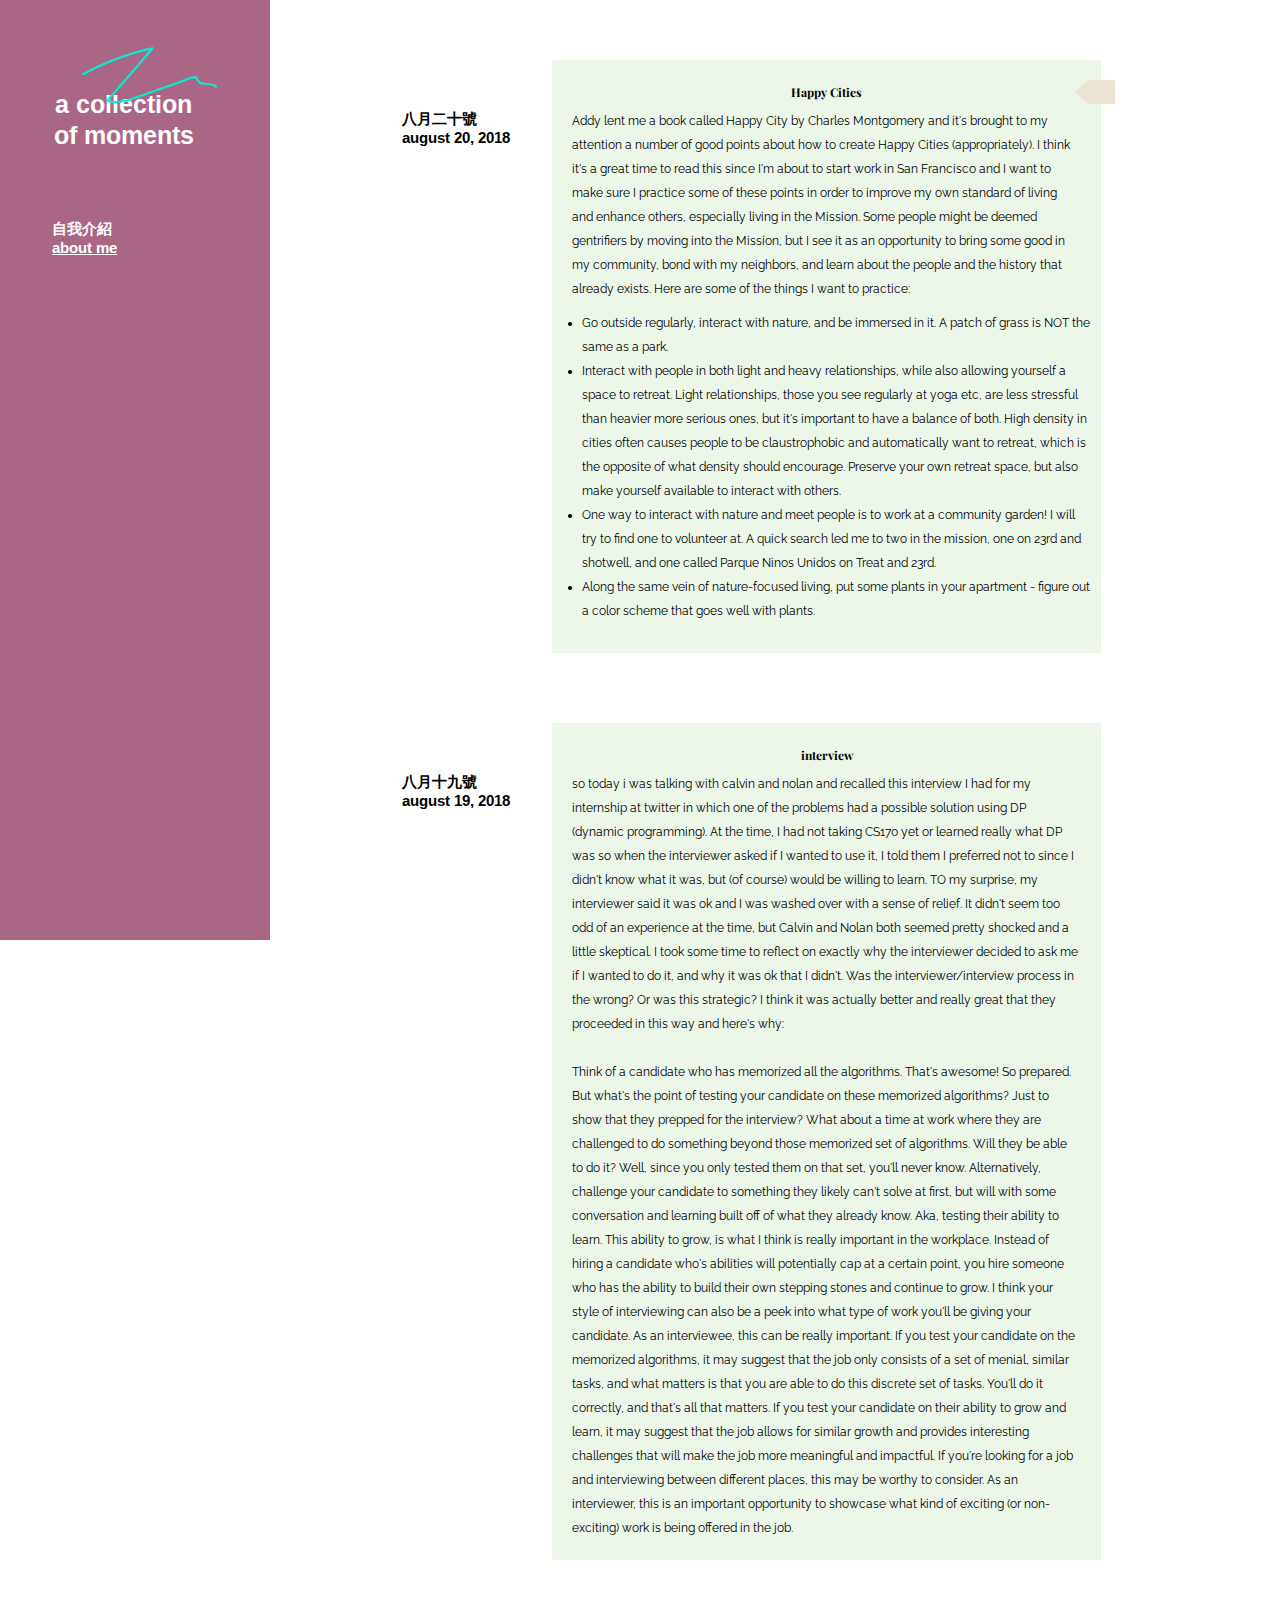
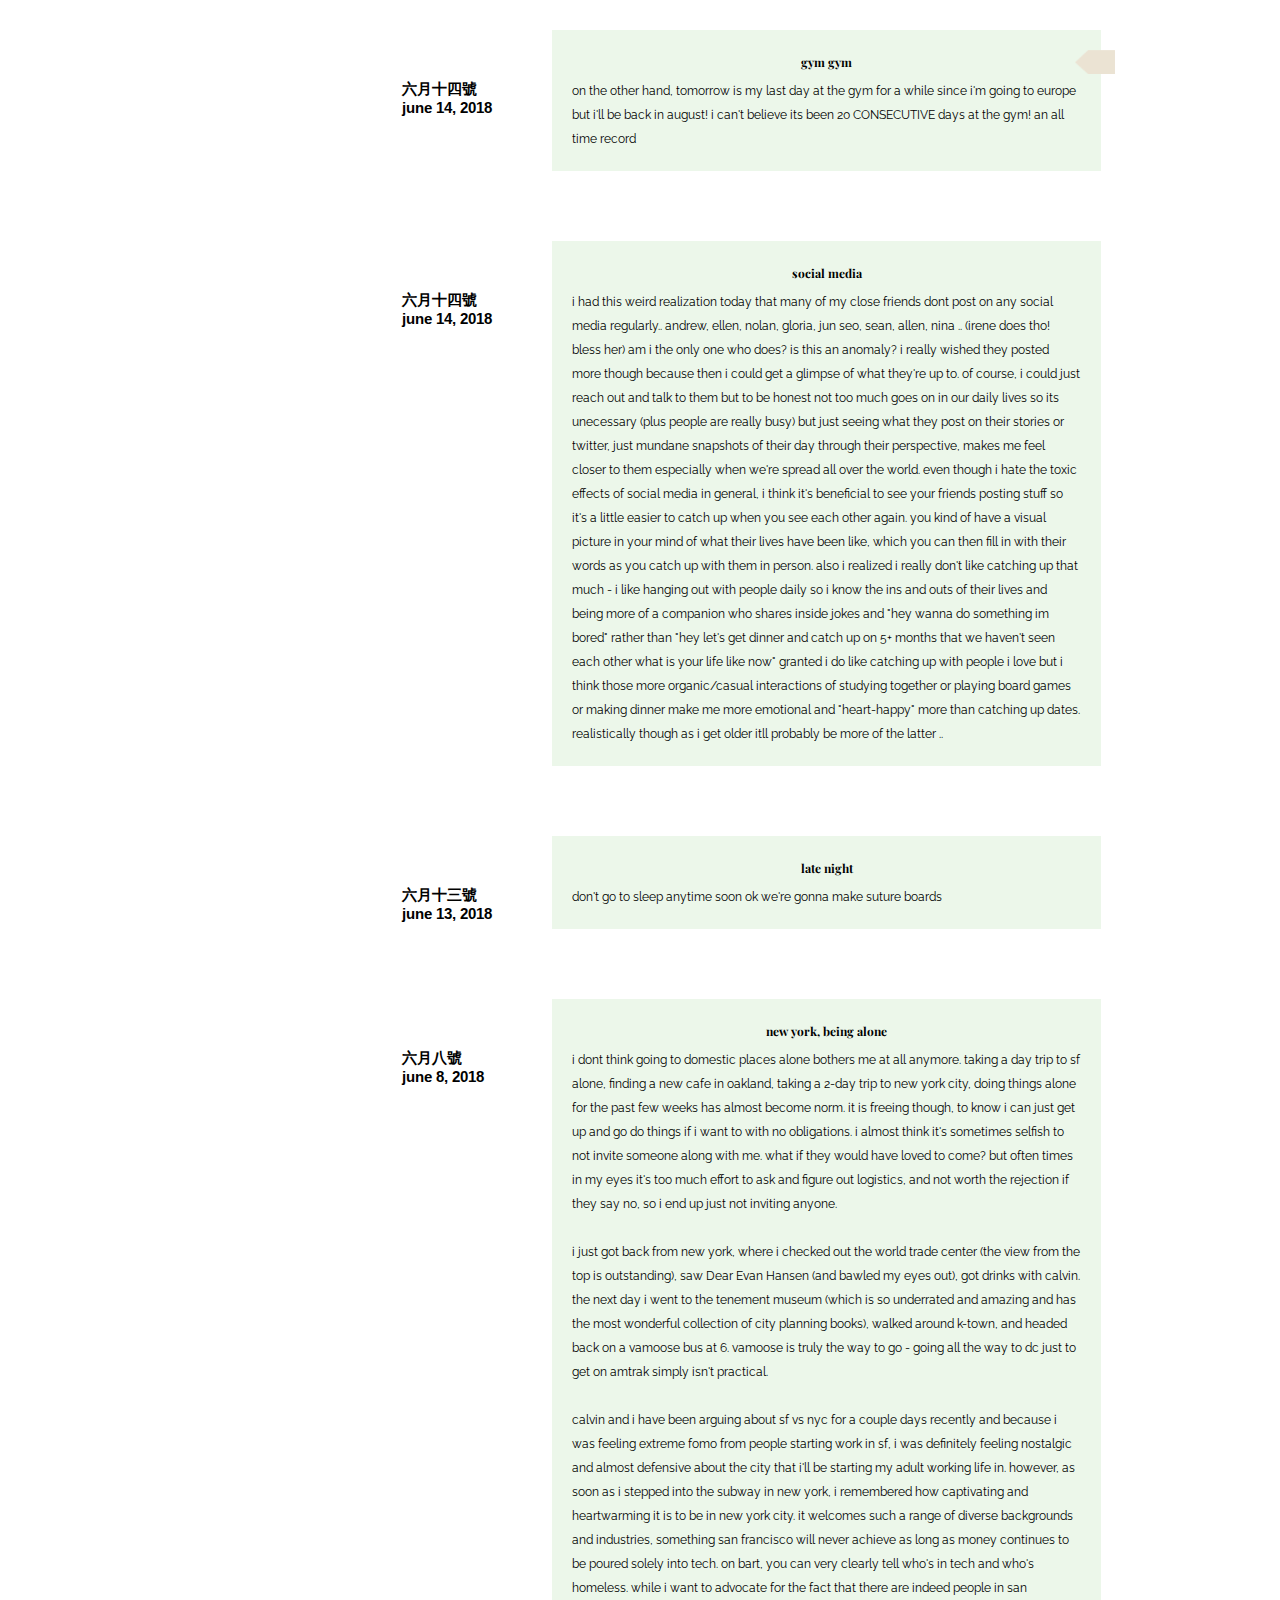
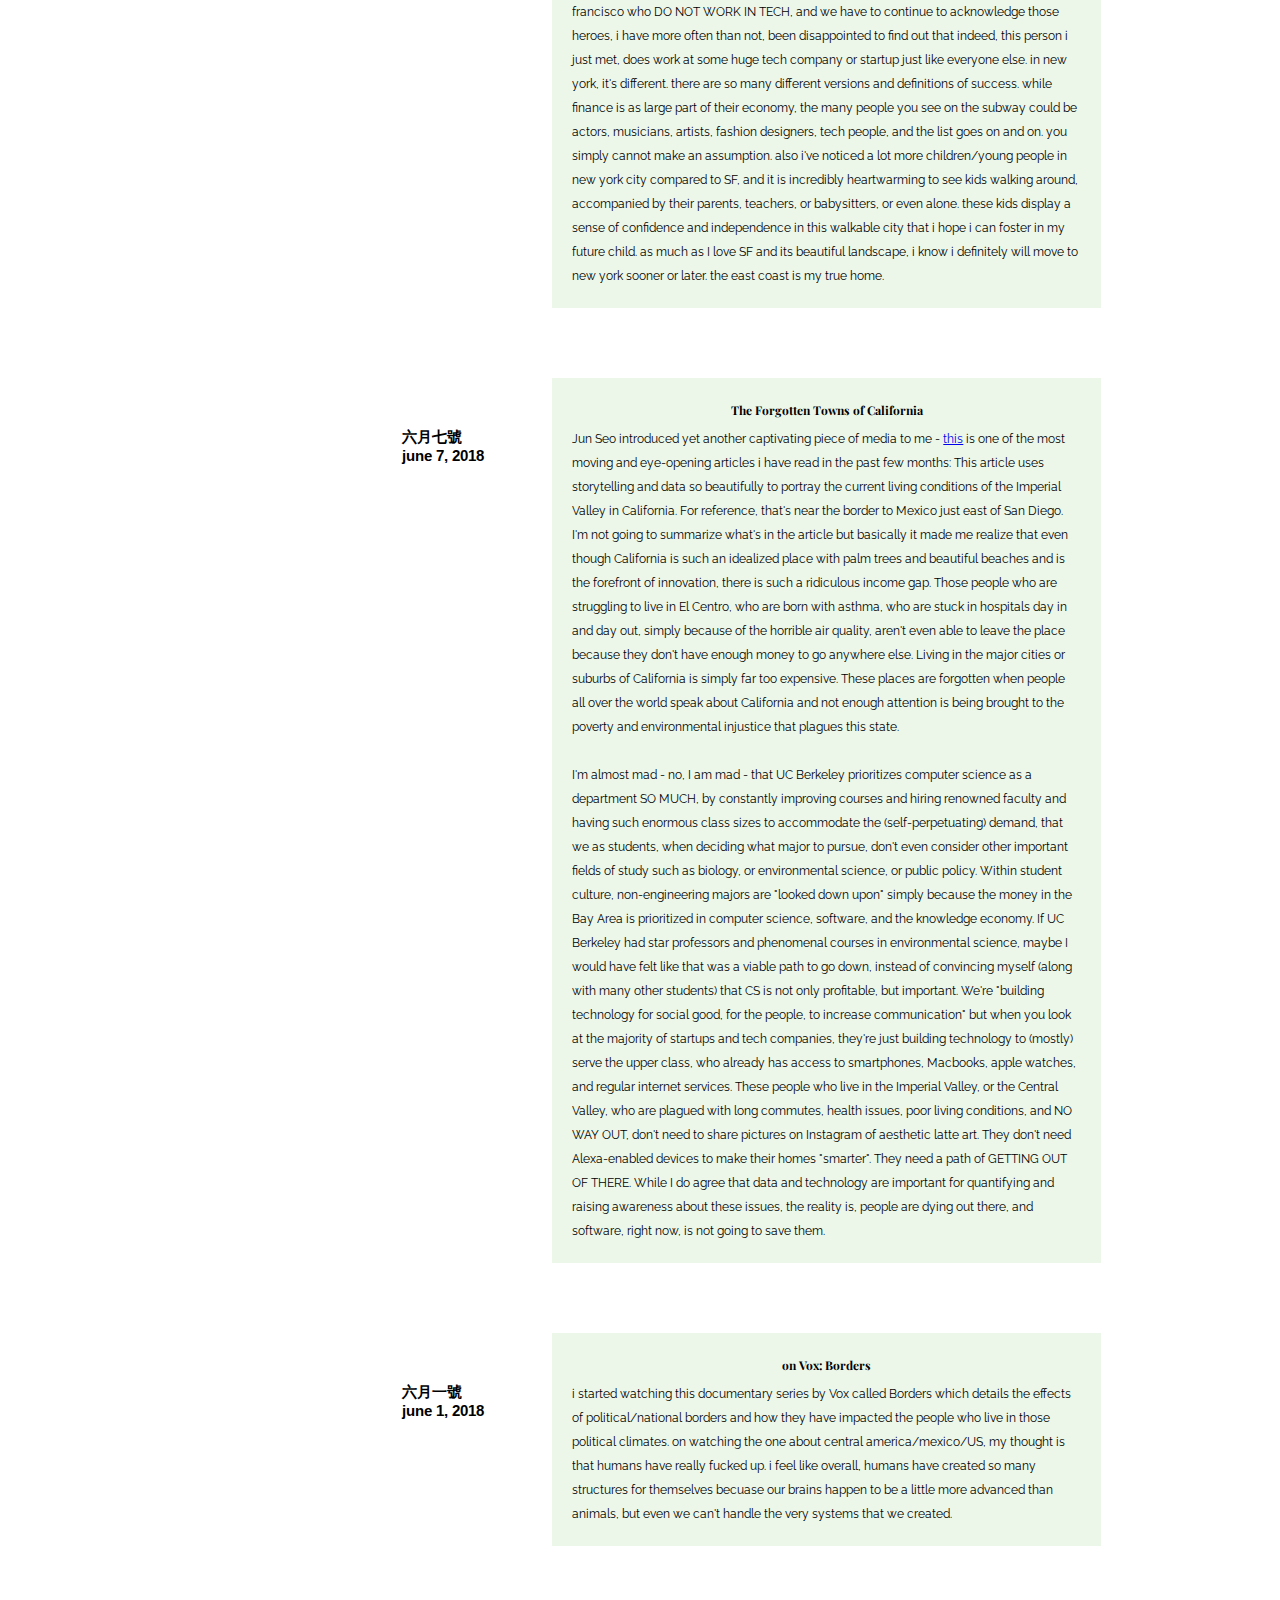
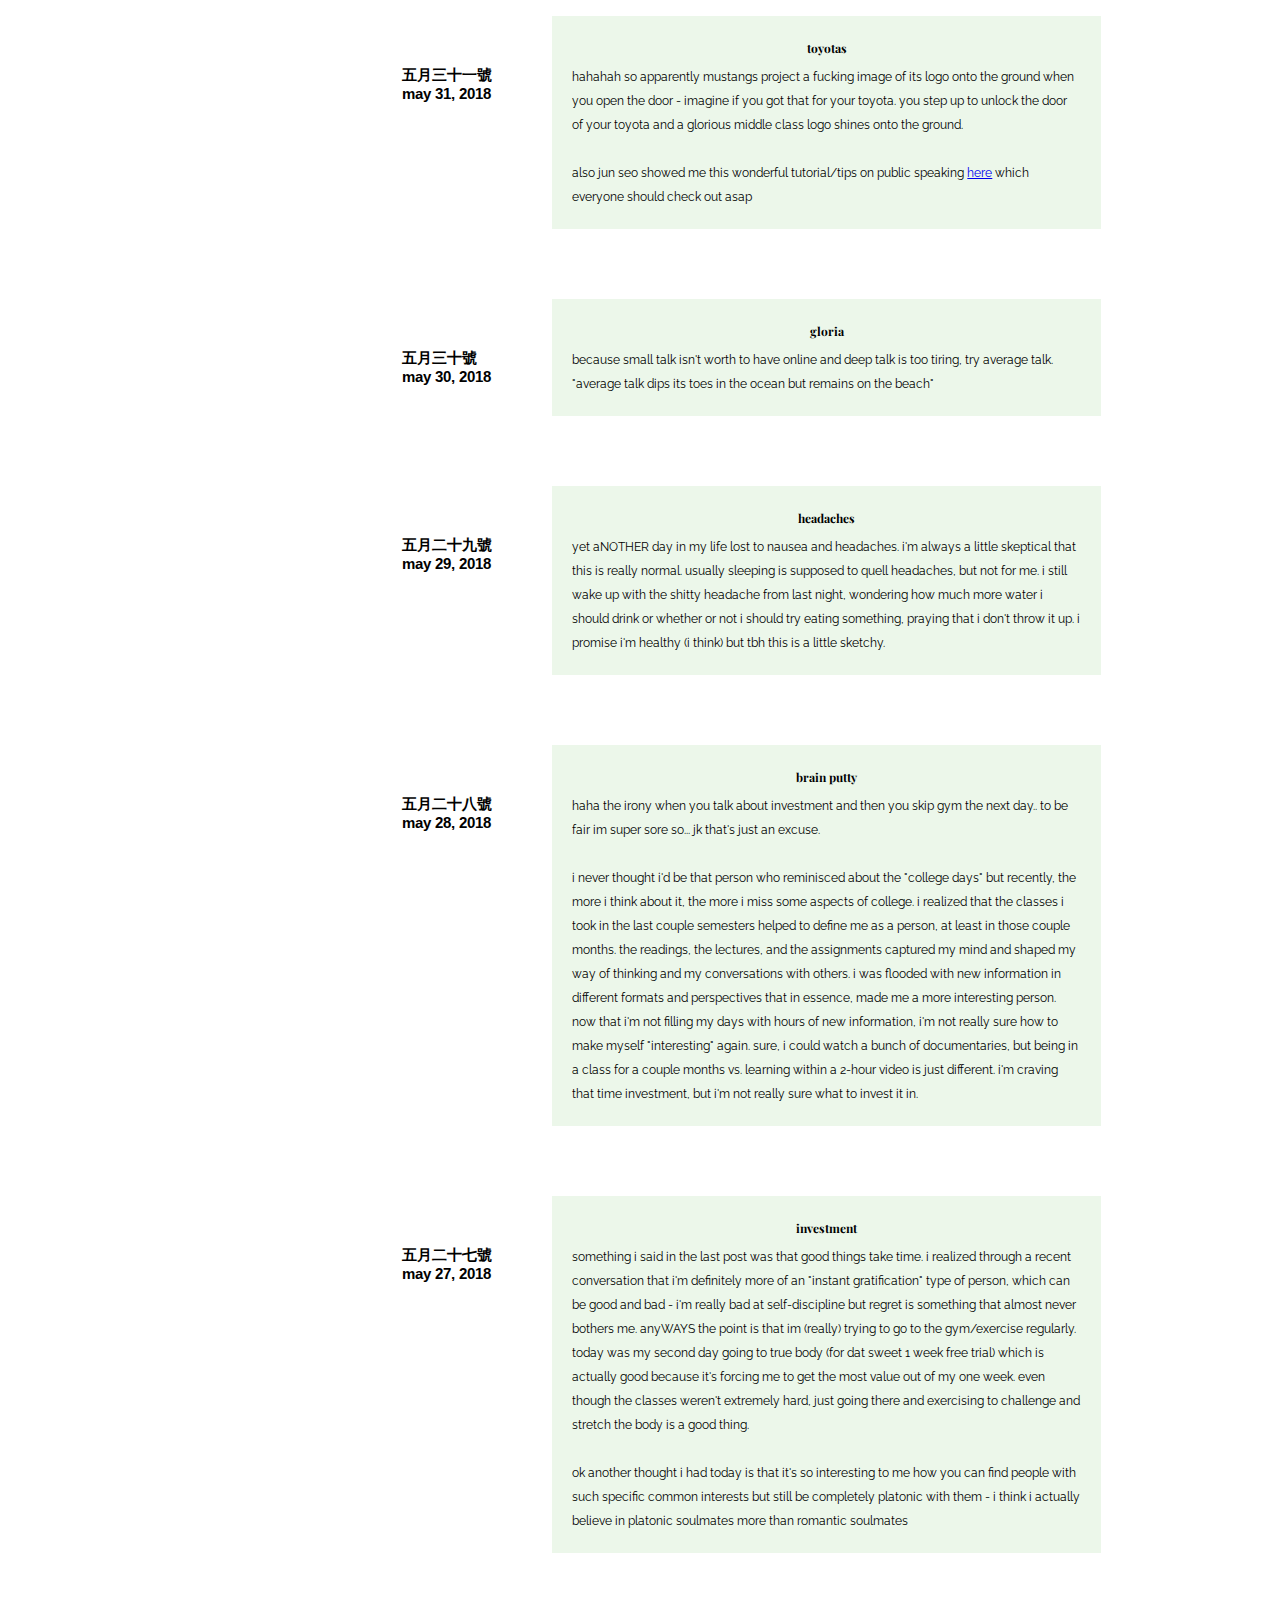
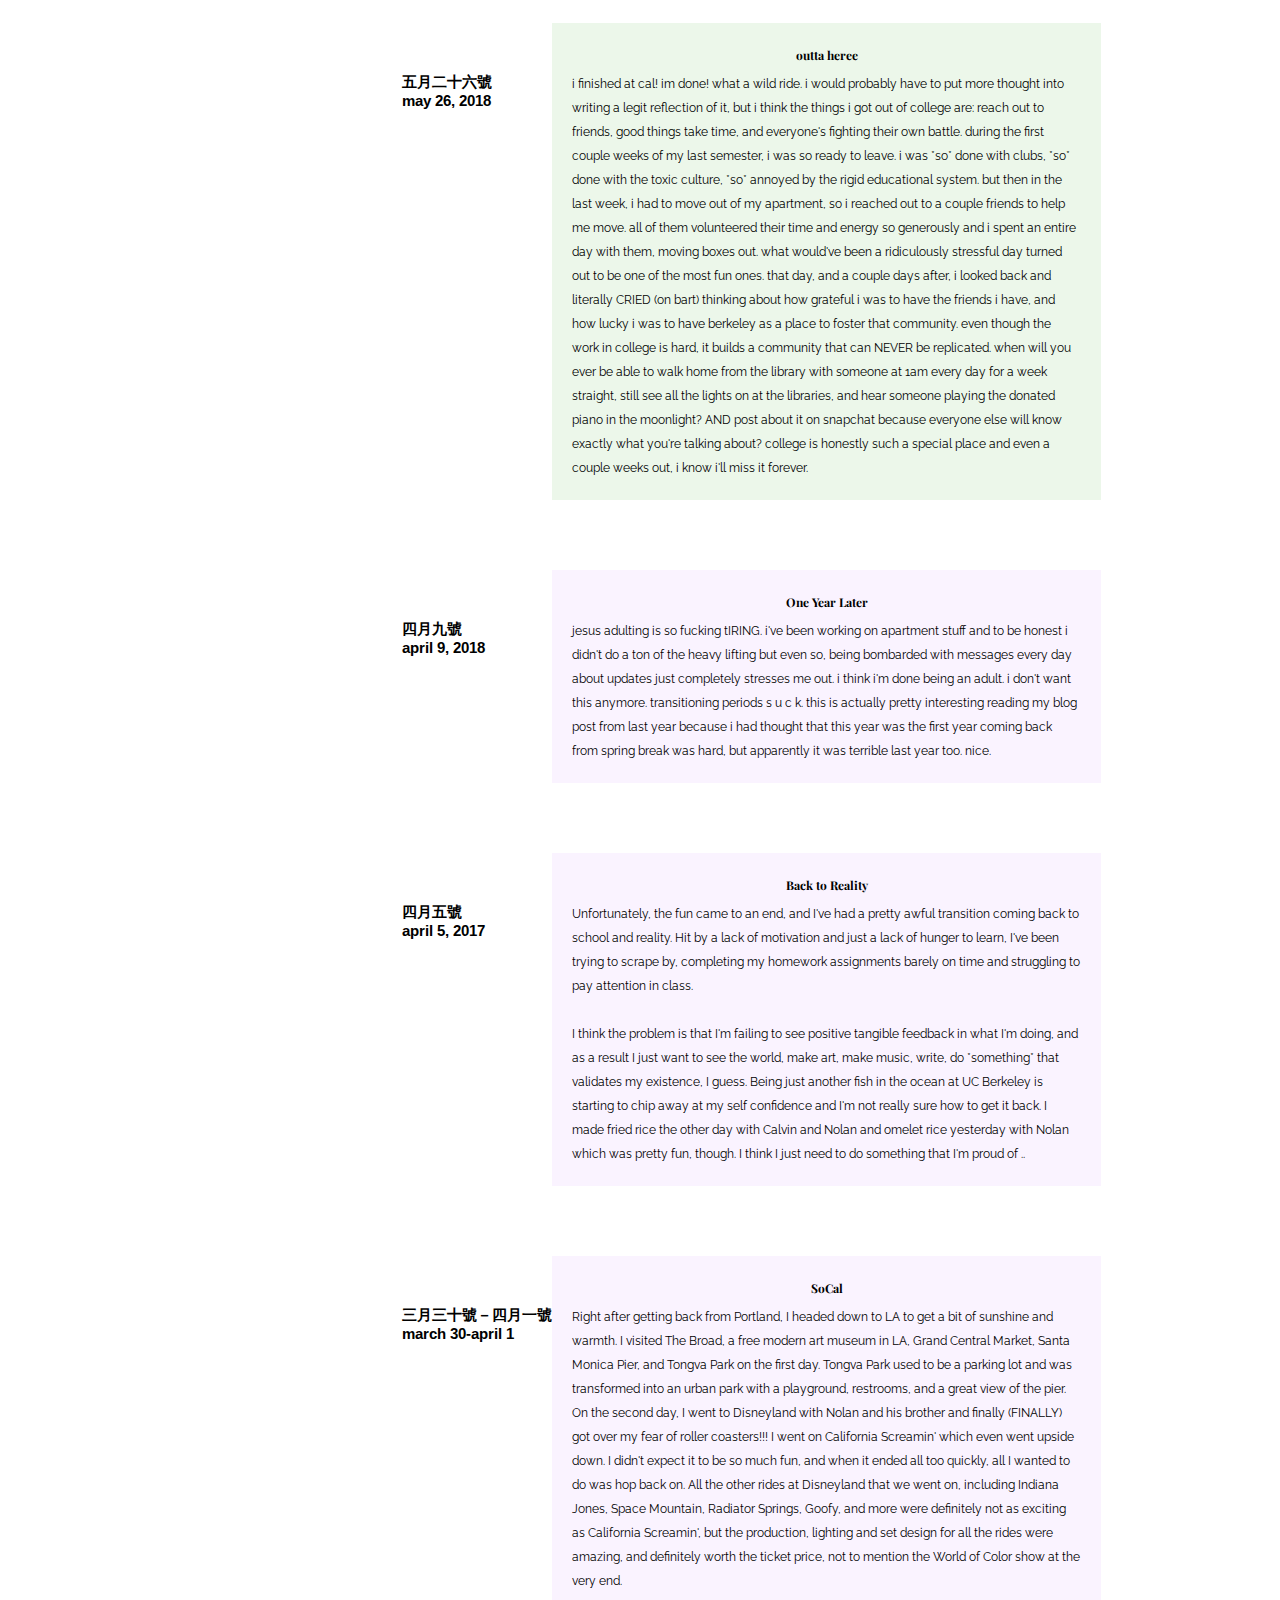
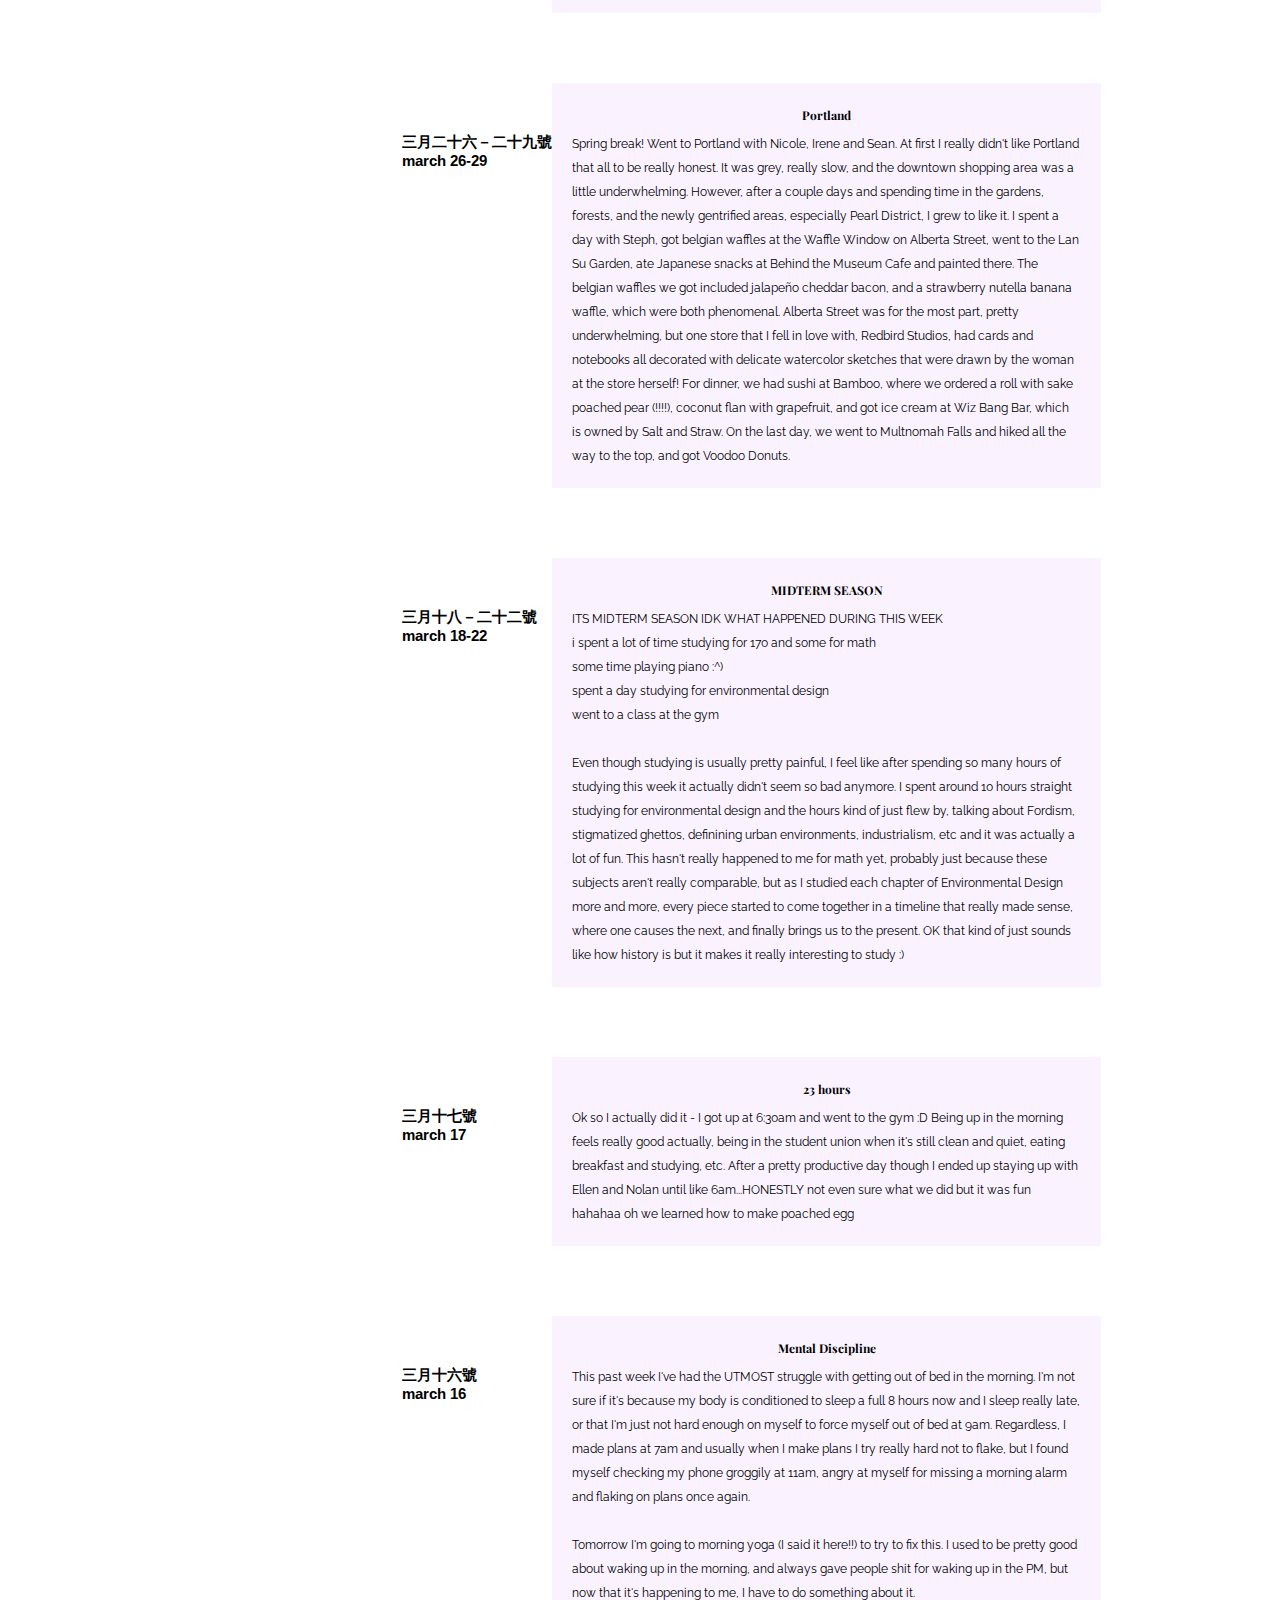
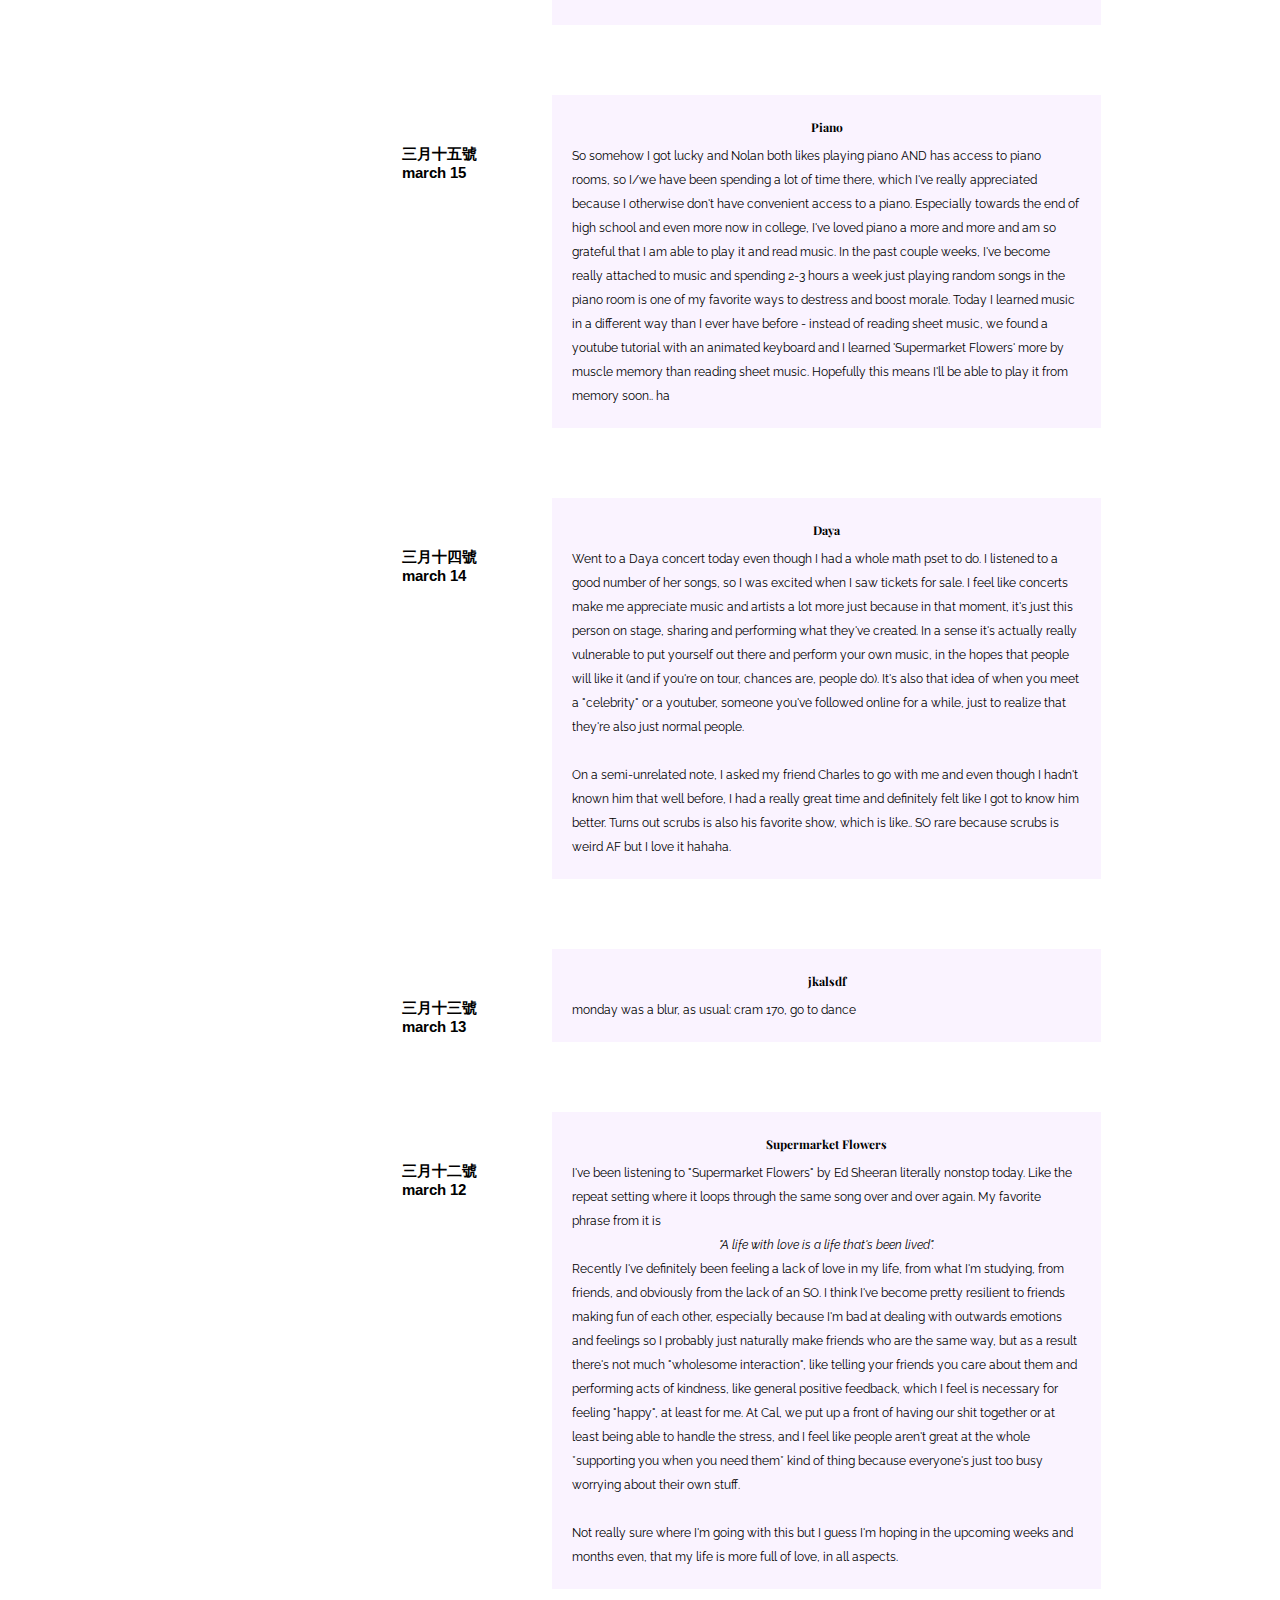
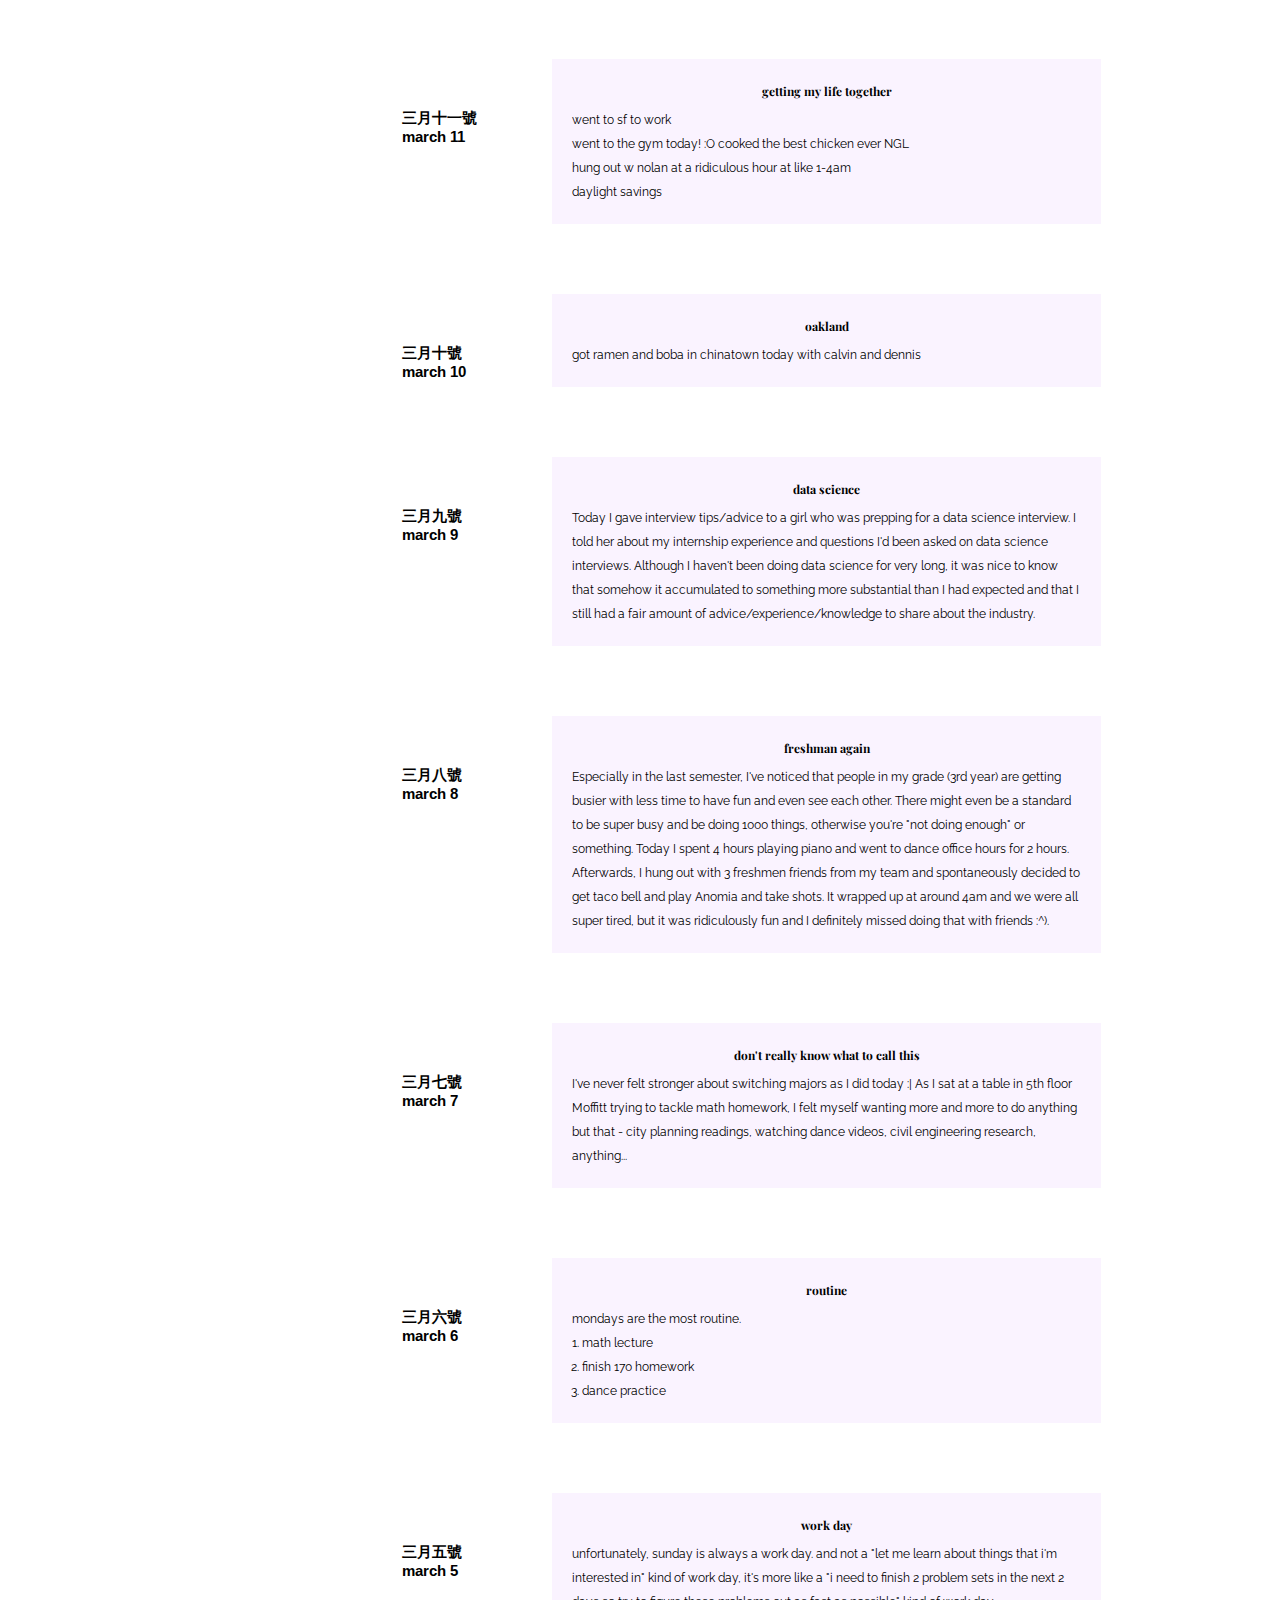
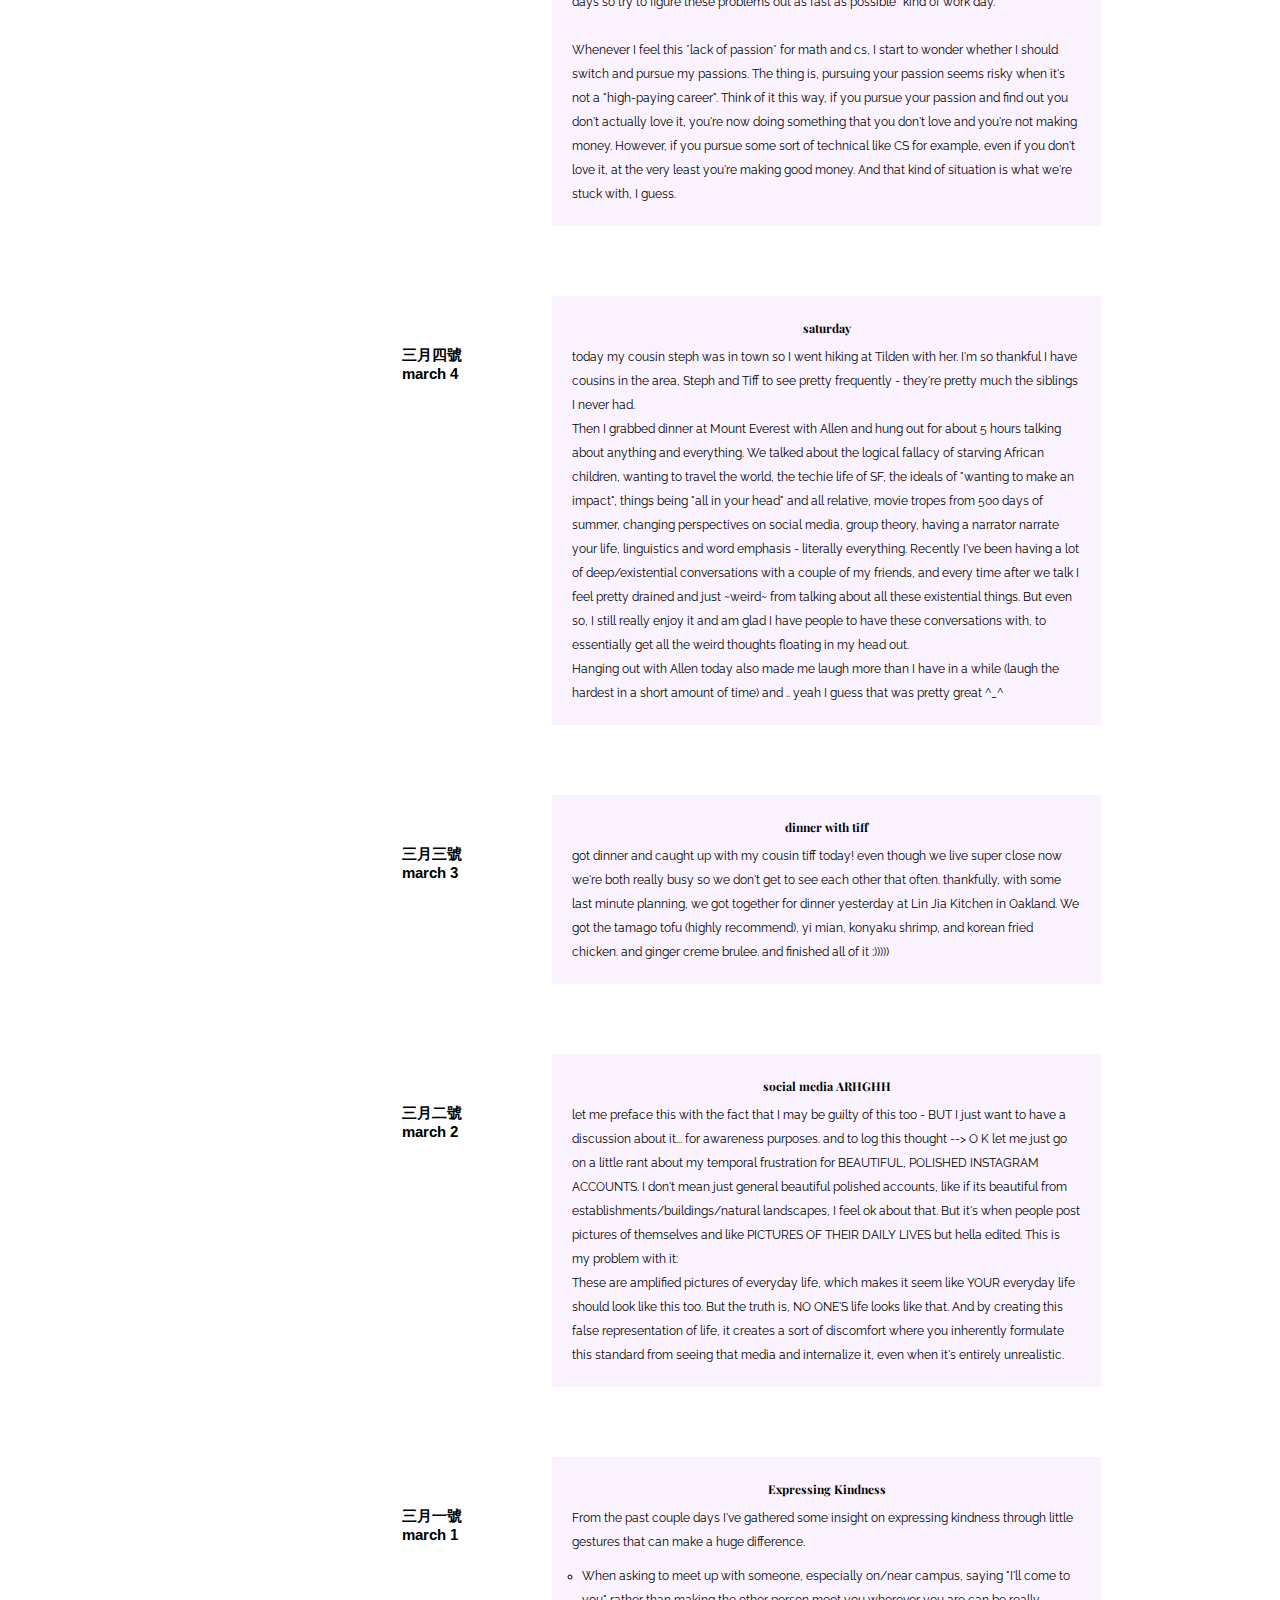
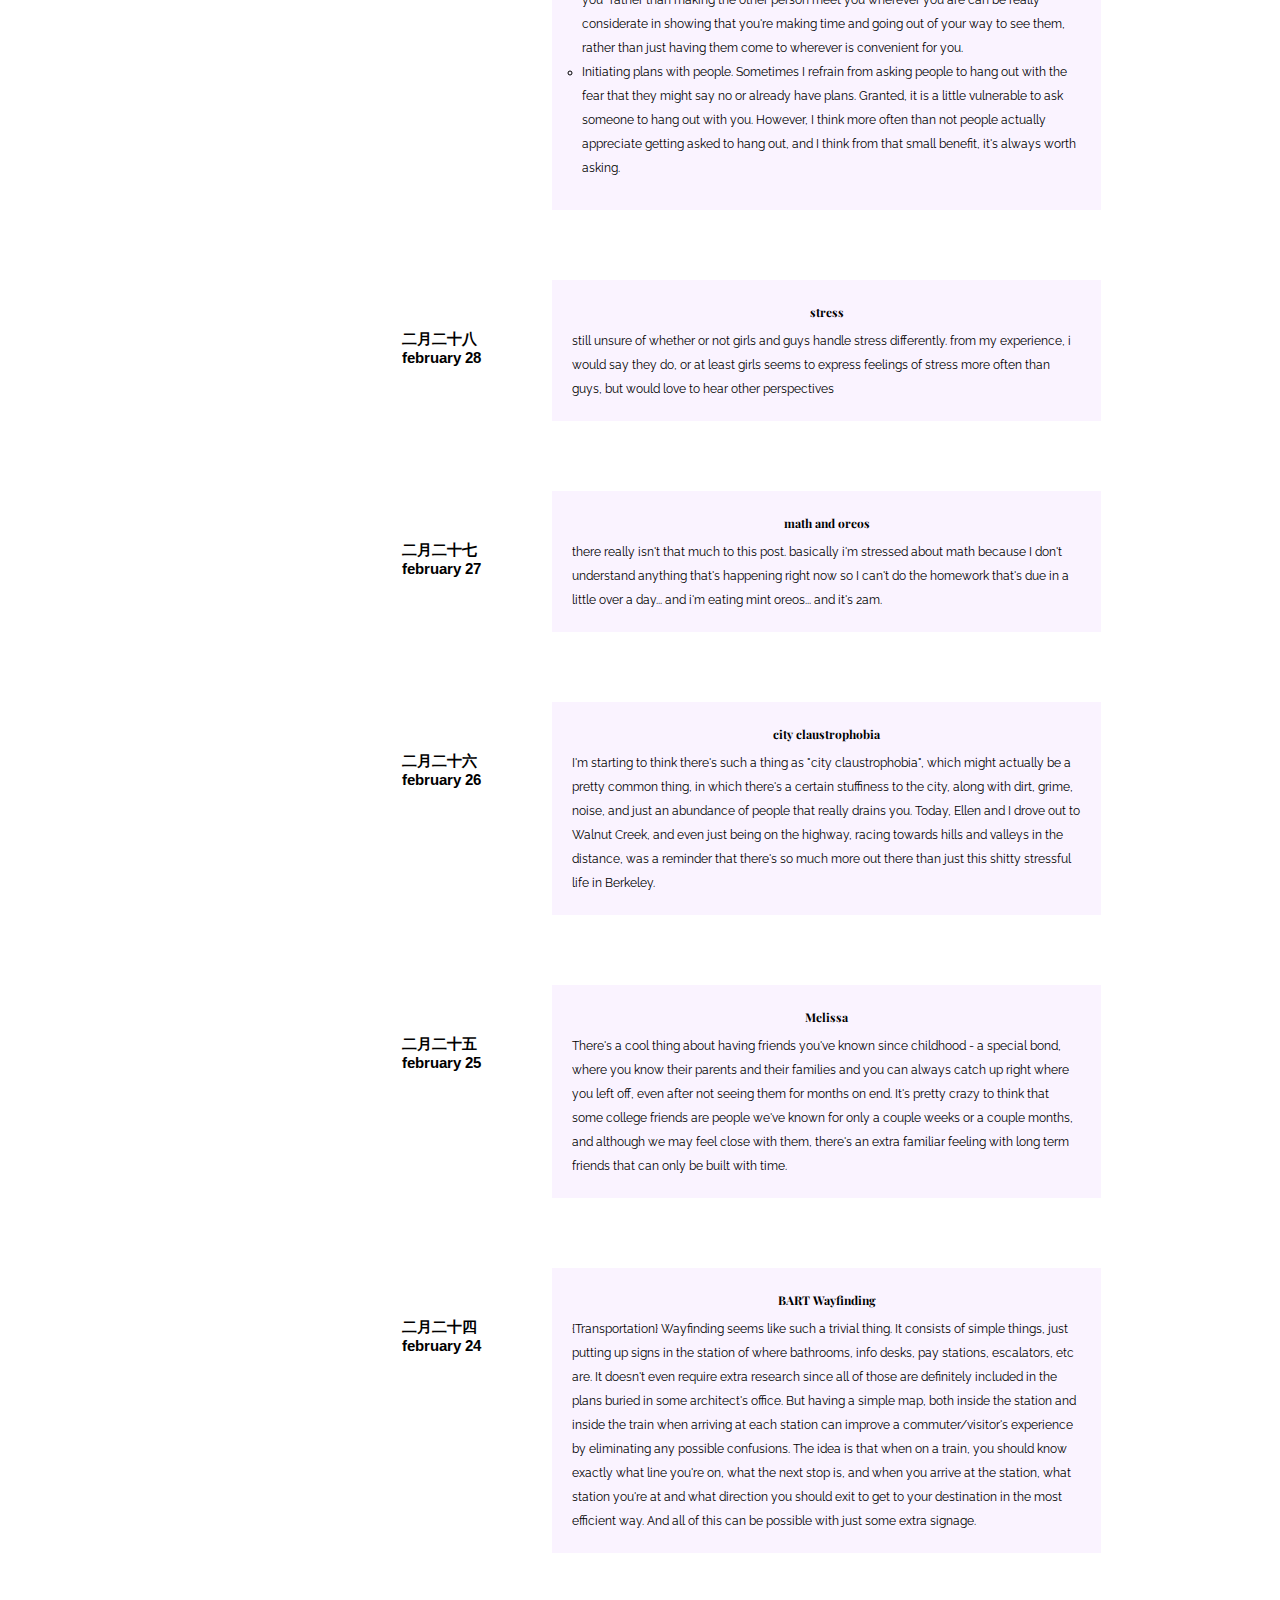
==== commit dba4a177: "new" ====
--- a/blog/index.html
+++ b/blog/index.html
@@ -22,6 +22,27 @@
 		</div>
 		<div class = 'main'>
 			<div class ='element'>
+			<div id = '56'> 
+				<div class = 'date'>
+					<img id = 'stickynote' src="assets/img/stickynote.png">
+					<div class = 'chinese'>八月二十號</div>
+					<div class = 'english'>august 20, 2018</div> 
+				</div>
+				<div class = 'postgrad'> 
+					<div class = 'title'>Happy Cities</div>
+					<div class = 'text'> Addy lent me a book called Happy City by Charles Montgomery and it's brought to my attention a number of good points about how to create Happy Cities (appropriately). I think it's a great time to read this since I'm about to start work in San Francisco and I want to make sure I practice some of these points in order to improve my own standard of living and enhance others, especially living in the Mission. Some people might be deemed gentrifiers by moving into the Mission, but I see it as an opportunity to bring some good in my community, bond with my neighbors, and learn about the people and the history that already exists. Here are some of the things I want to practice:
+						<ul style="list-style-type:disc" class = "list">
+							<li>Go outside regularly, interact with nature, and be immersed in it. A patch of grass is NOT the same as a park. </li>
+							<li>Interact with people in both light and heavy relationships, while also allowing yourself a space to retreat. Light relationships, those you see regularly at yoga etc, are less stressful than heavier more serious ones, but it's important to have a balance of both. High density in cities often causes people to be claustrophobic and automatically want to retreat, which is the opposite of what density should encourage. Preserve your own retreat space, but also make yourself available to interact with others. </li>
+							<li>One way to interact with nature and meet people is to work at a community garden! I will try to find one to volunteer at. A quick search led me to two in the mission, one on 23rd and shotwell, and one called Parque Ninos Unidos on Treat and 23rd.</li>
+							<li>Along the same vein of nature-focused living, put some plants in your apartment - figure out a color scheme that goes well with plants. </li>
+
+						</ul>
+					</div>
+				</div>
+			</div>
+			</div>
+			<div class ='element'>
 			<div id = '55'> 
 				<div class = 'date'> 
 					<div class = 'chinese'>八月十九號</div>
@@ -30,7 +51,7 @@
 				<div class = 'postgrad'> 
 					<div class = 'title'>interview</div>
 					<div class = 'text'>
-						so today i was talking with calvin and nolan and recalled this interview I had for my internship at twitter in which one of the problems had a possible solution using DP (dynamic programming). At the time, I had not taking CS170 yet or learned really what DP was so when the interviewer asked if I wanted to use it, I told them I preferred not to since I didn't know what it was, but (of course) would be willing to learn. TO my surprise, my interviewer said it was ok and I was washed over with a sense of relief. It didn't seem too odd of an experience at the time, but Calvin and Nolan both seemed pretty shocked and a little skeptical. I took some time to reflect on exactly why the interviewer decided to ask me if I wanted to do it, and why it was ok that I didn't. Was the interviewer/interview process in the wrong? Or was this strategic? I think it was actually better and really great that they proceeded in this way and here's why: <br></br> Think of a candidate who has memorized all the algorithms. That's awesome! So prepared. But what's the point of testing your candidate on these memorized algorithms? Just to show that they prepped for the interview? What about a time at work where they are challenged to do something beyond those memorized set of algorithms. Will they be able to do it? Well, since you only tested them on that set, you'll never know. Alternatively, challenge your candidate to something they likely can't solve at first, but will with some conversation and learning built off of what they already know. Aka, testing their ability to learn. This ability to grow, is what I think is really important in the workplace. Instead of hiring a candidate who's abilities will potentially cap at a certain point, you hire someone who has the ability to build their own stepping stones and continue to grow. I think your style of interviewing can also be a peak into what type of work you'll be giving your candidate. As an interviewee, this can be really important. If you test your candidate on the memorized algorithms, it may suggest that the job only consists of a set of menial, similar tasks, and what matters is that you are able to do this discrete set of tasks. You'll do it correctly, and that's all that matters. If you test your candidate on their ability to grow and learn, it may suggest that the job allows for similar growth and provides interesting challenges that will make the job more meaningful and impactful. If you're looking for a job and interviewing between different places, this may be worthy to consider. As an interviewer, this is an important opportunity to showcase what kind of exciting (or non-exciting) work is being offered in the job.  </div>
+						so today i was talking with calvin and nolan and recalled this interview I had for my internship at twitter in which one of the problems had a possible solution using DP (dynamic programming). At the time, I had not taking CS170 yet or learned really what DP was so when the interviewer asked if I wanted to use it, I told them I preferred not to since I didn't know what it was, but (of course) would be willing to learn. TO my surprise, my interviewer said it was ok and I was washed over with a sense of relief. It didn't seem too odd of an experience at the time, but Calvin and Nolan both seemed pretty shocked and a little skeptical. I took some time to reflect on exactly why the interviewer decided to ask me if I wanted to do it, and why it was ok that I didn't. Was the interviewer/interview process in the wrong? Or was this strategic? I think it was actually better and really great that they proceeded in this way and here's why: <br></br> Think of a candidate who has memorized all the algorithms. That's awesome! So prepared. But what's the point of testing your candidate on these memorized algorithms? Just to show that they prepped for the interview? What about a time at work where they are challenged to do something beyond those memorized set of algorithms. Will they be able to do it? Well, since you only tested them on that set, you'll never know. Alternatively, challenge your candidate to something they likely can't solve at first, but will with some conversation and learning built off of what they already know. Aka, testing their ability to learn. This ability to grow, is what I think is really important in the workplace. Instead of hiring a candidate who's abilities will potentially cap at a certain point, you hire someone who has the ability to build their own stepping stones and continue to grow. I think your style of interviewing can also be a peek into what type of work you'll be giving your candidate. As an interviewee, this can be really important. If you test your candidate on the memorized algorithms, it may suggest that the job only consists of a set of menial, similar tasks, and what matters is that you are able to do this discrete set of tasks. You'll do it correctly, and that's all that matters. If you test your candidate on their ability to grow and learn, it may suggest that the job allows for similar growth and provides interesting challenges that will make the job more meaningful and impactful. If you're looking for a job and interviewing between different places, this may be worthy to consider. As an interviewer, this is an important opportunity to showcase what kind of exciting (or non-exciting) work is being offered in the job.  </div>
 				</div>
 			</div>
 			</div>
@@ -122,7 +143,7 @@
 				<div class = 'postgrad'> 
 					<div class = 'title'>toyotas</div>
 					<div class = 'text'>
-						hahahah so apparently mustangs project a fucking image of its logo onto the ground when you open the door - imagine if you got that for your toyota. you step up to unlock the door of your toyota and a glorious middle class logo shines onto the ground. <br></br> also jun seo showed me this wonderful tutorial/tips on public speaking at the website speaker.io which everyone should check out asap</div>
+						hahahah so apparently mustangs project a fucking image of its logo onto the ground when you open the door - imagine if you got that for your toyota. you step up to unlock the door of your toyota and a glorious middle class logo shines onto the ground. <br></br> also jun seo showed me this wonderful tutorial/tips on public speaking <a href="speaker.io"> here</a> which everyone should check out asap</div>
 				</div>
 			</div>
 			</div>
@@ -511,7 +532,7 @@
 					<div class = 'title'>Expressing Kindness</div>
 					<div class = 'text'>
 						From the past couple days I've gathered some insight on expressing kindness through little gestures that can make a huge difference.
-						<ul style="list-style-type:circle" id = 'list'>
+						<ul style="list-style-type:circle" class = 'list'>
 						<li> When asking to meet up with someone, especially on/near campus, saying "I'll come to you" rather than making the other person meet you wherever you are can be really considerate in showing that you're making time and going out of your way to see them, rather than just having them come to wherever is convenient for you. </li>
 						<li> Initiating plans with people. Sometimes I refrain from asking people to hang out with the fear that they might say no or already have plans. Granted, it is a little vulnerable to ask someone to hang out with you. However, I think more often than not people actually appreciate getting asked to hang out, and I think from that small benefit, it's always worth asking.  </li>
 						</ul> 
--- a/blog/assets/css/style.css
+++ b/blog/assets/css/style.css
@@ -138,10 +138,11 @@
 	line-height: 200%;
 }
 
-#list {
+.list {
 	text-align: left;
 	padding: 10px;
 }
+
 
 .text {
 	font-family: 'Raleway';
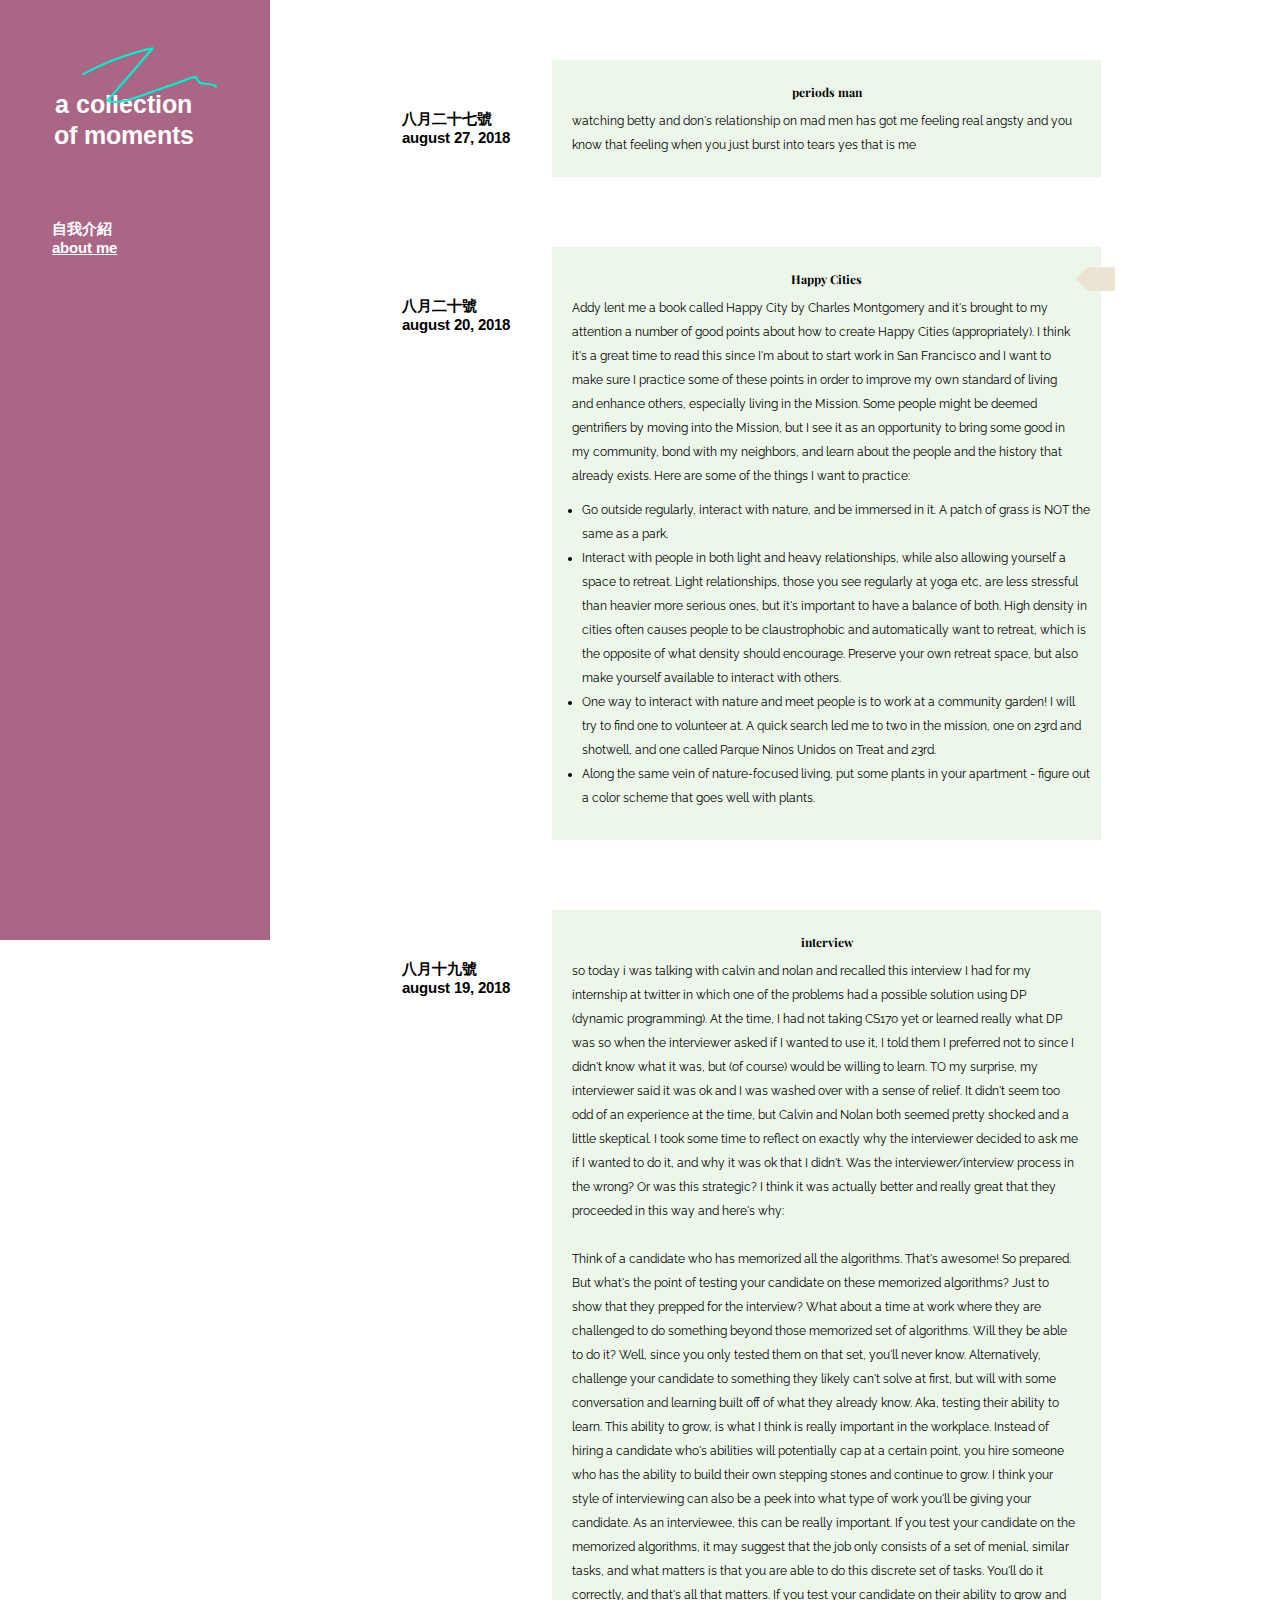
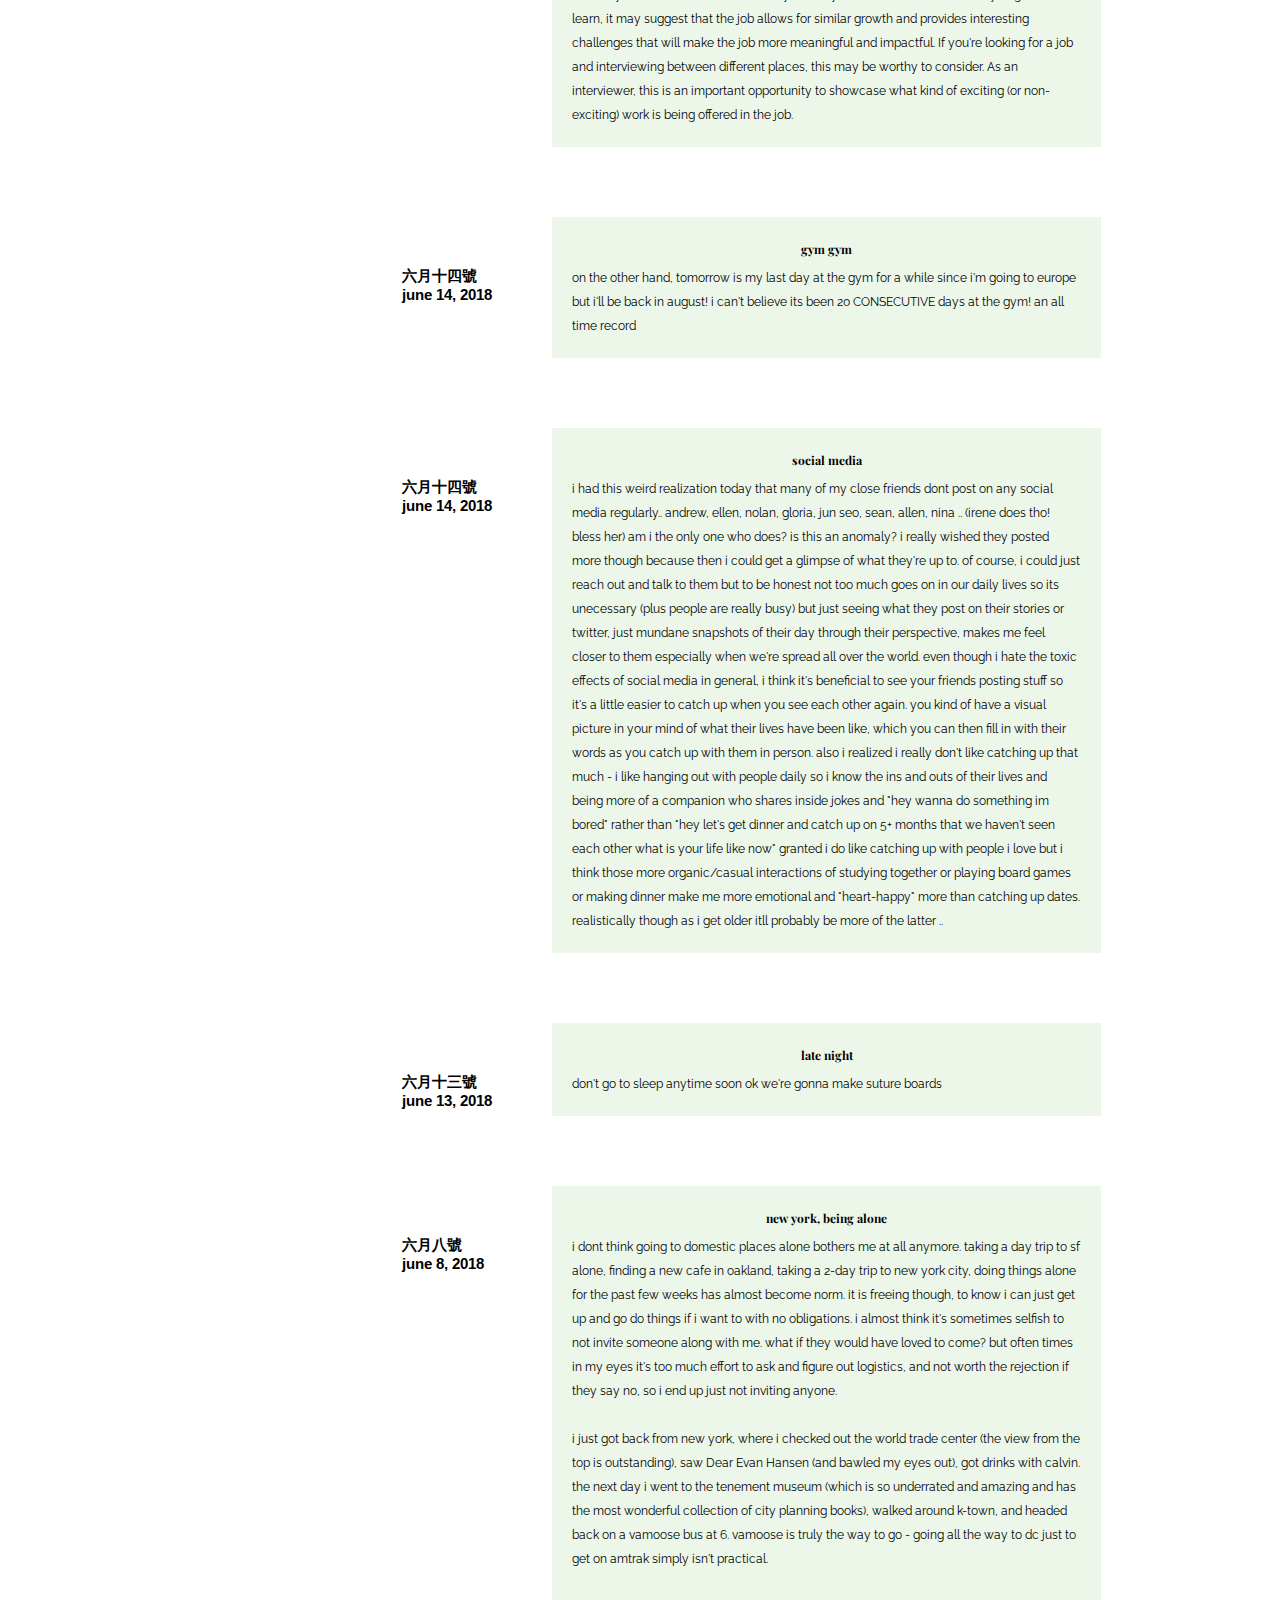
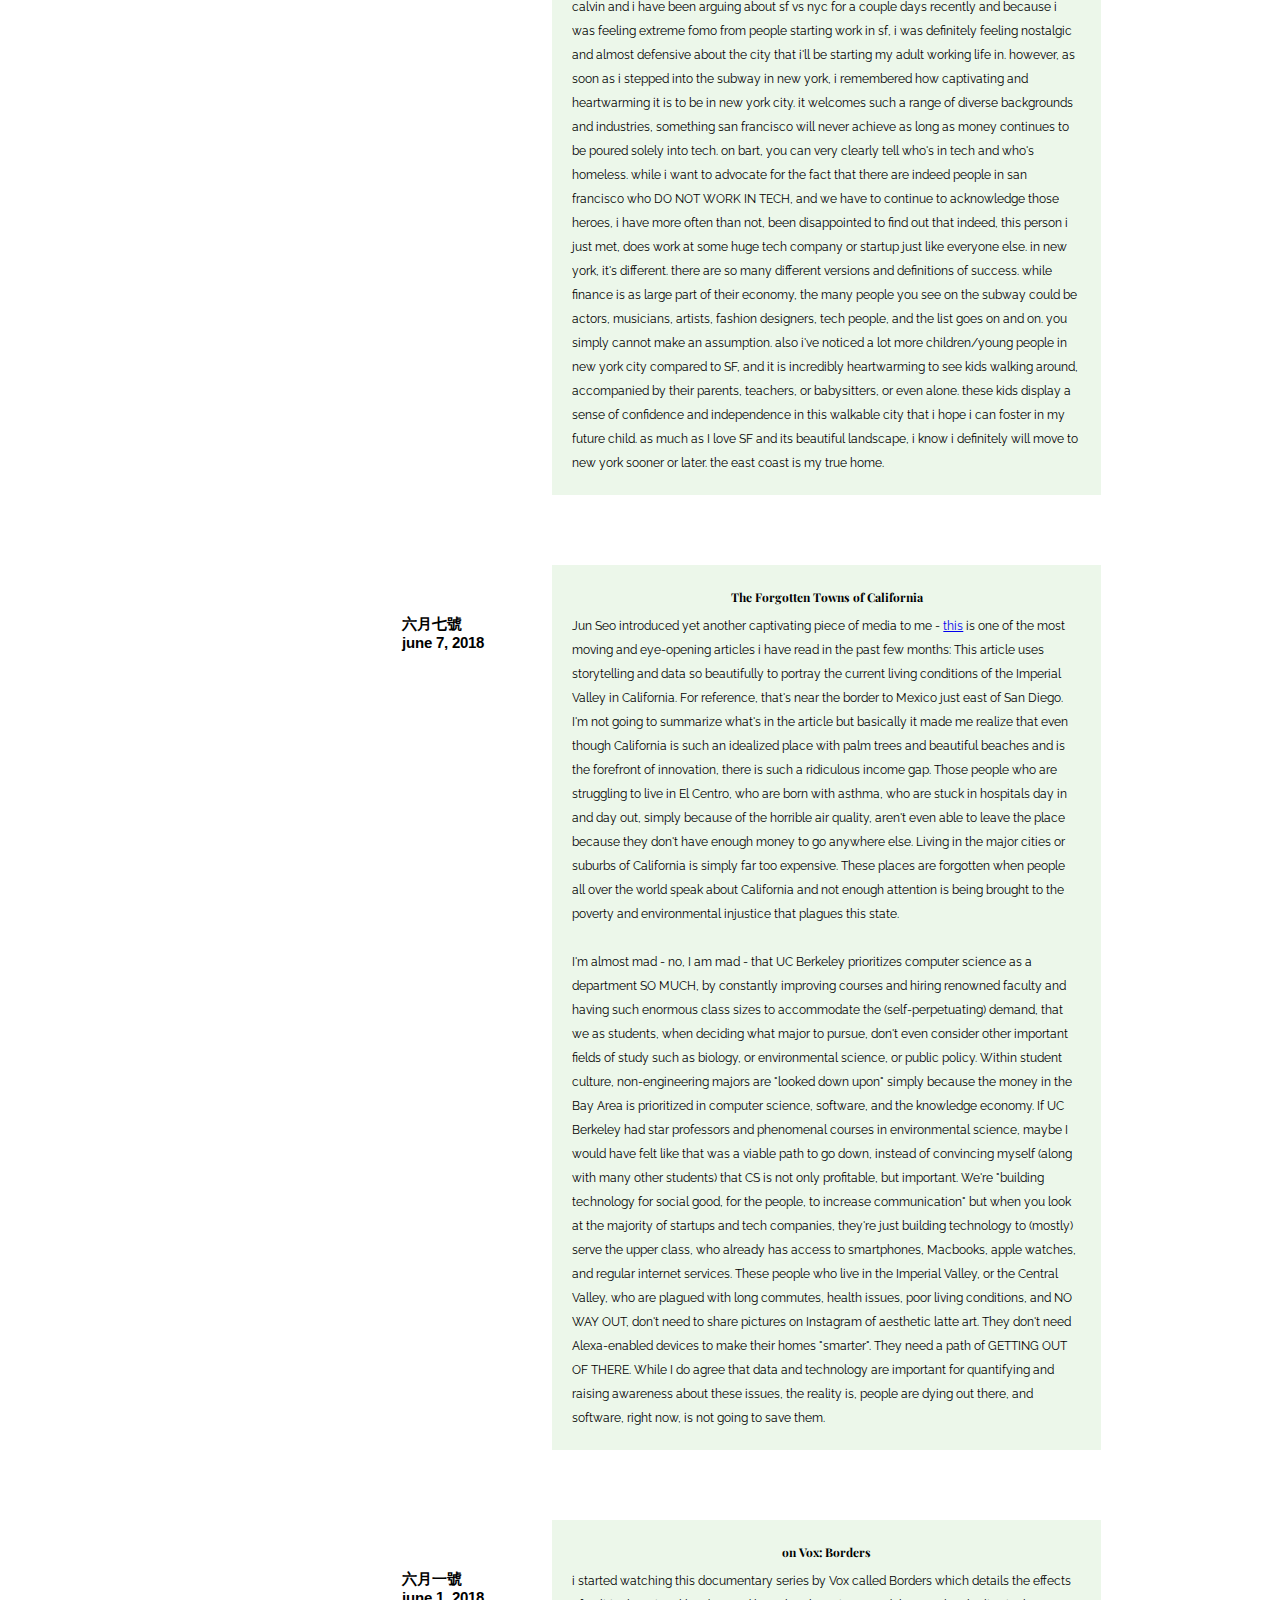
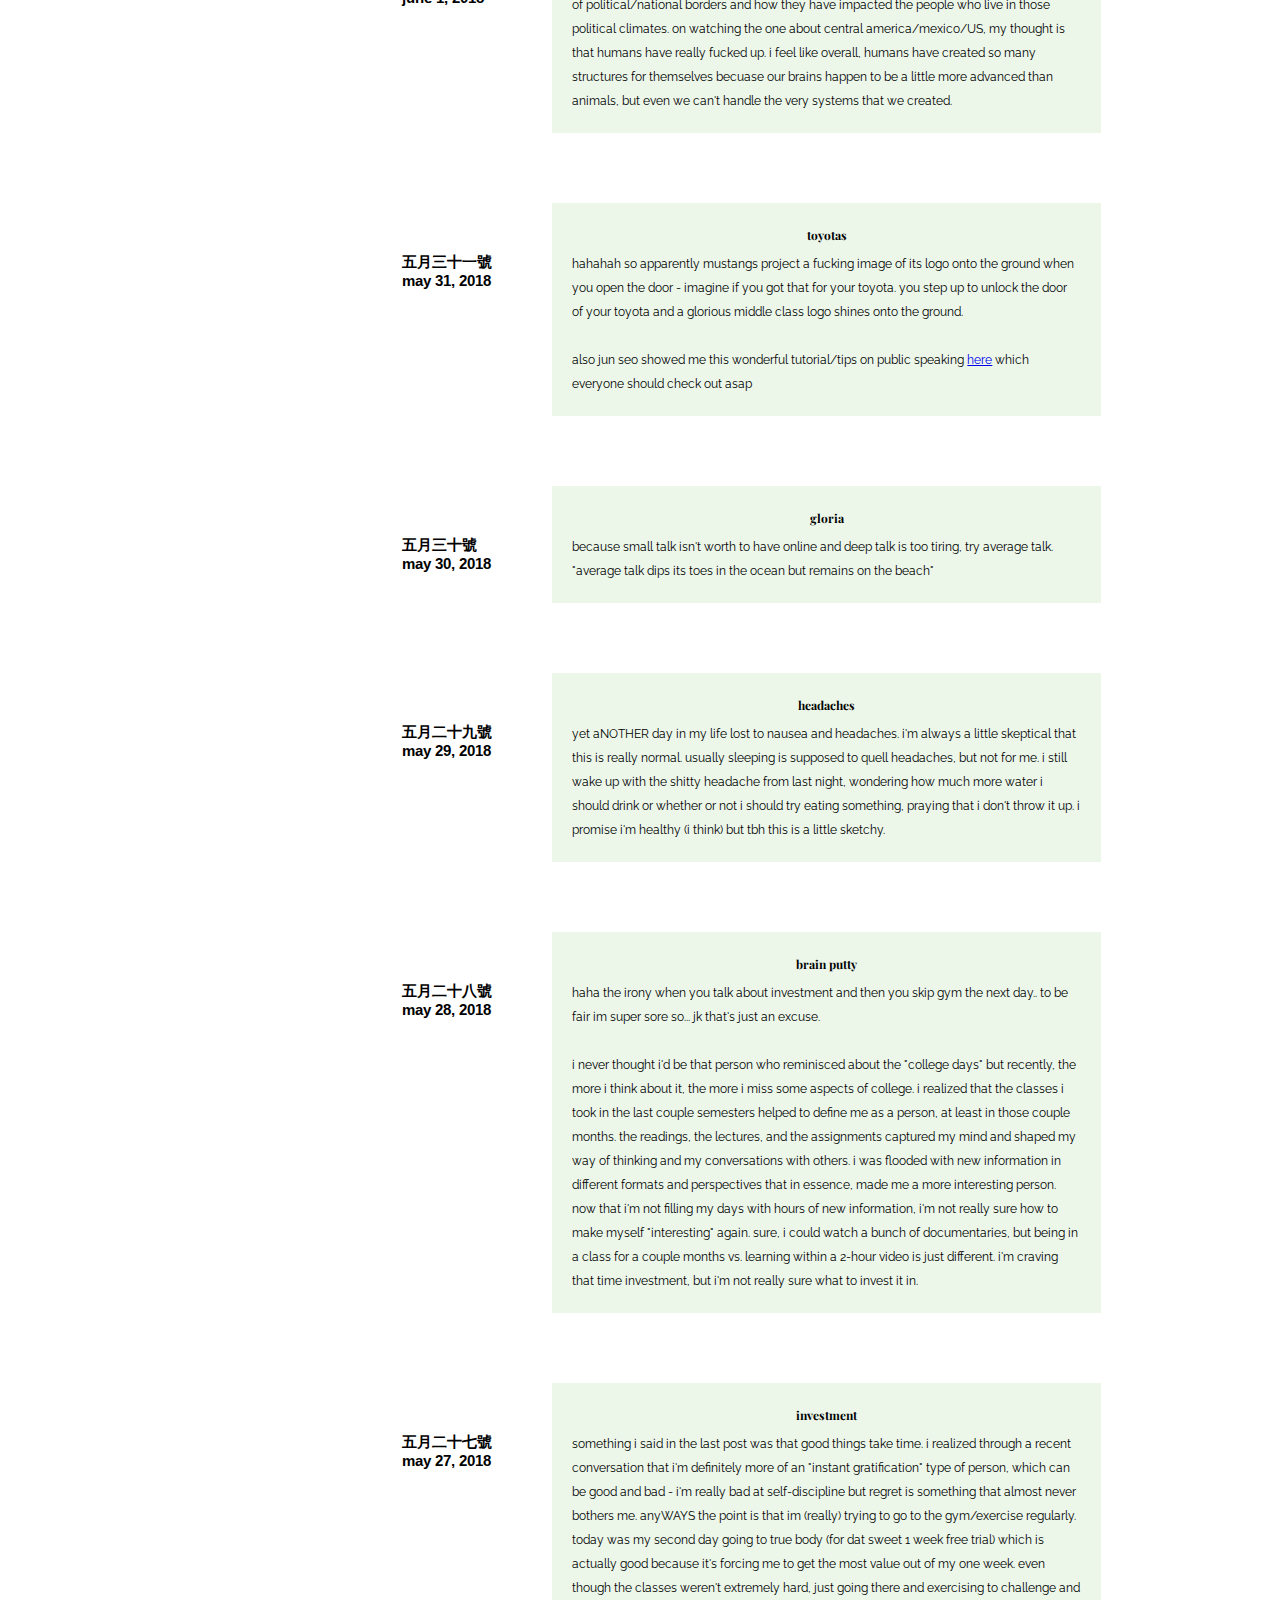
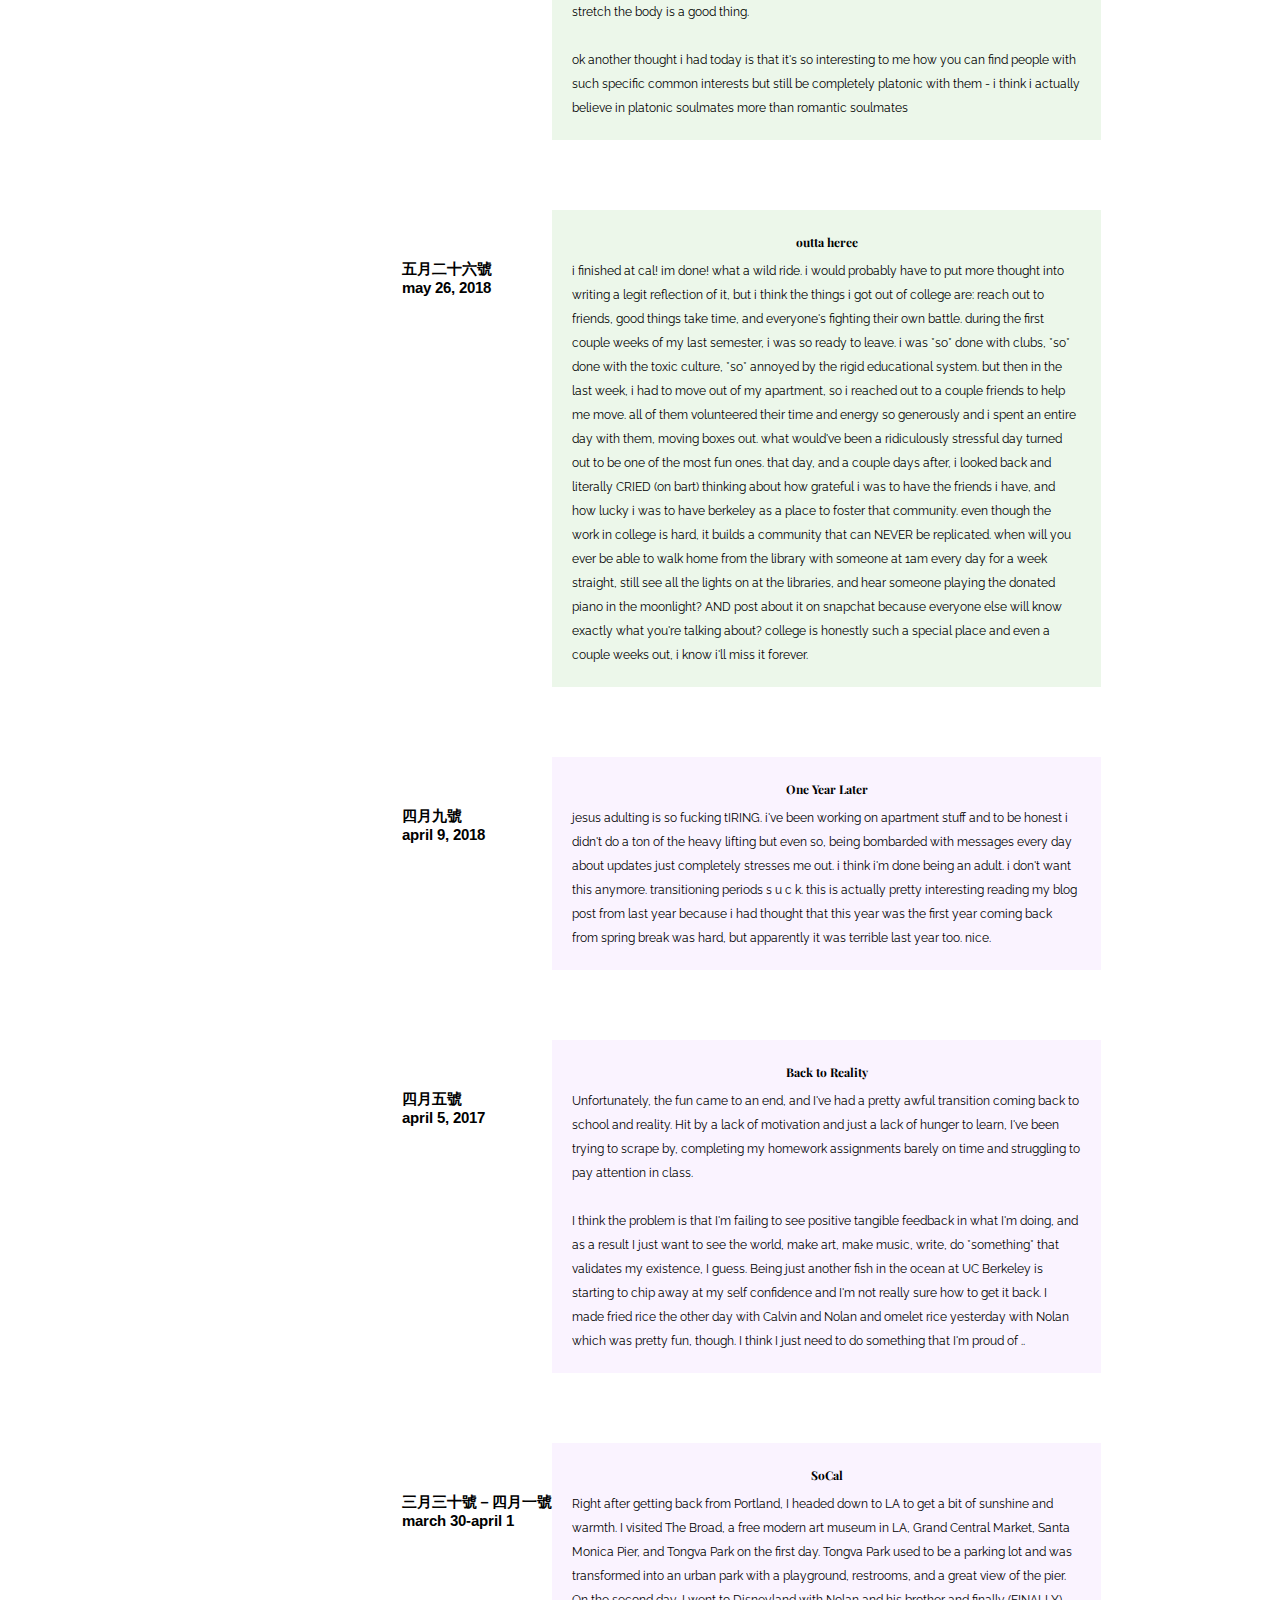
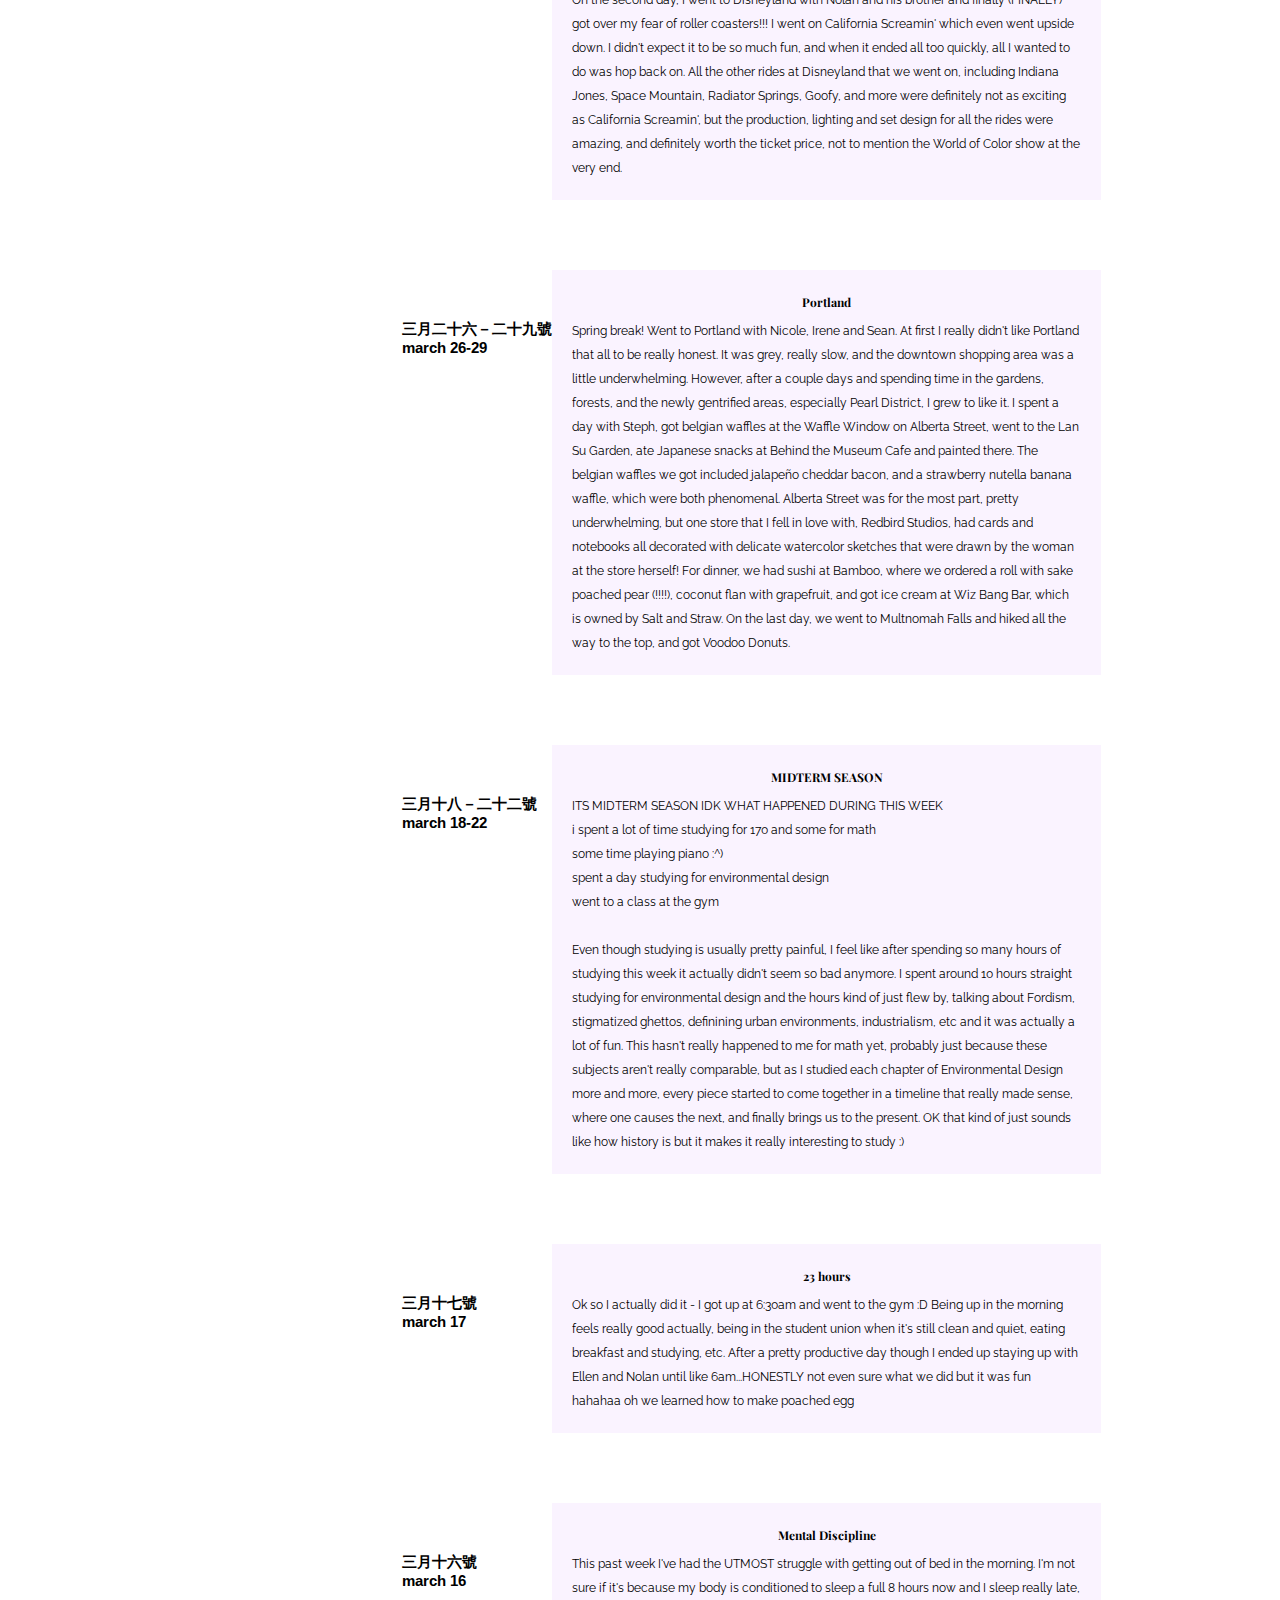
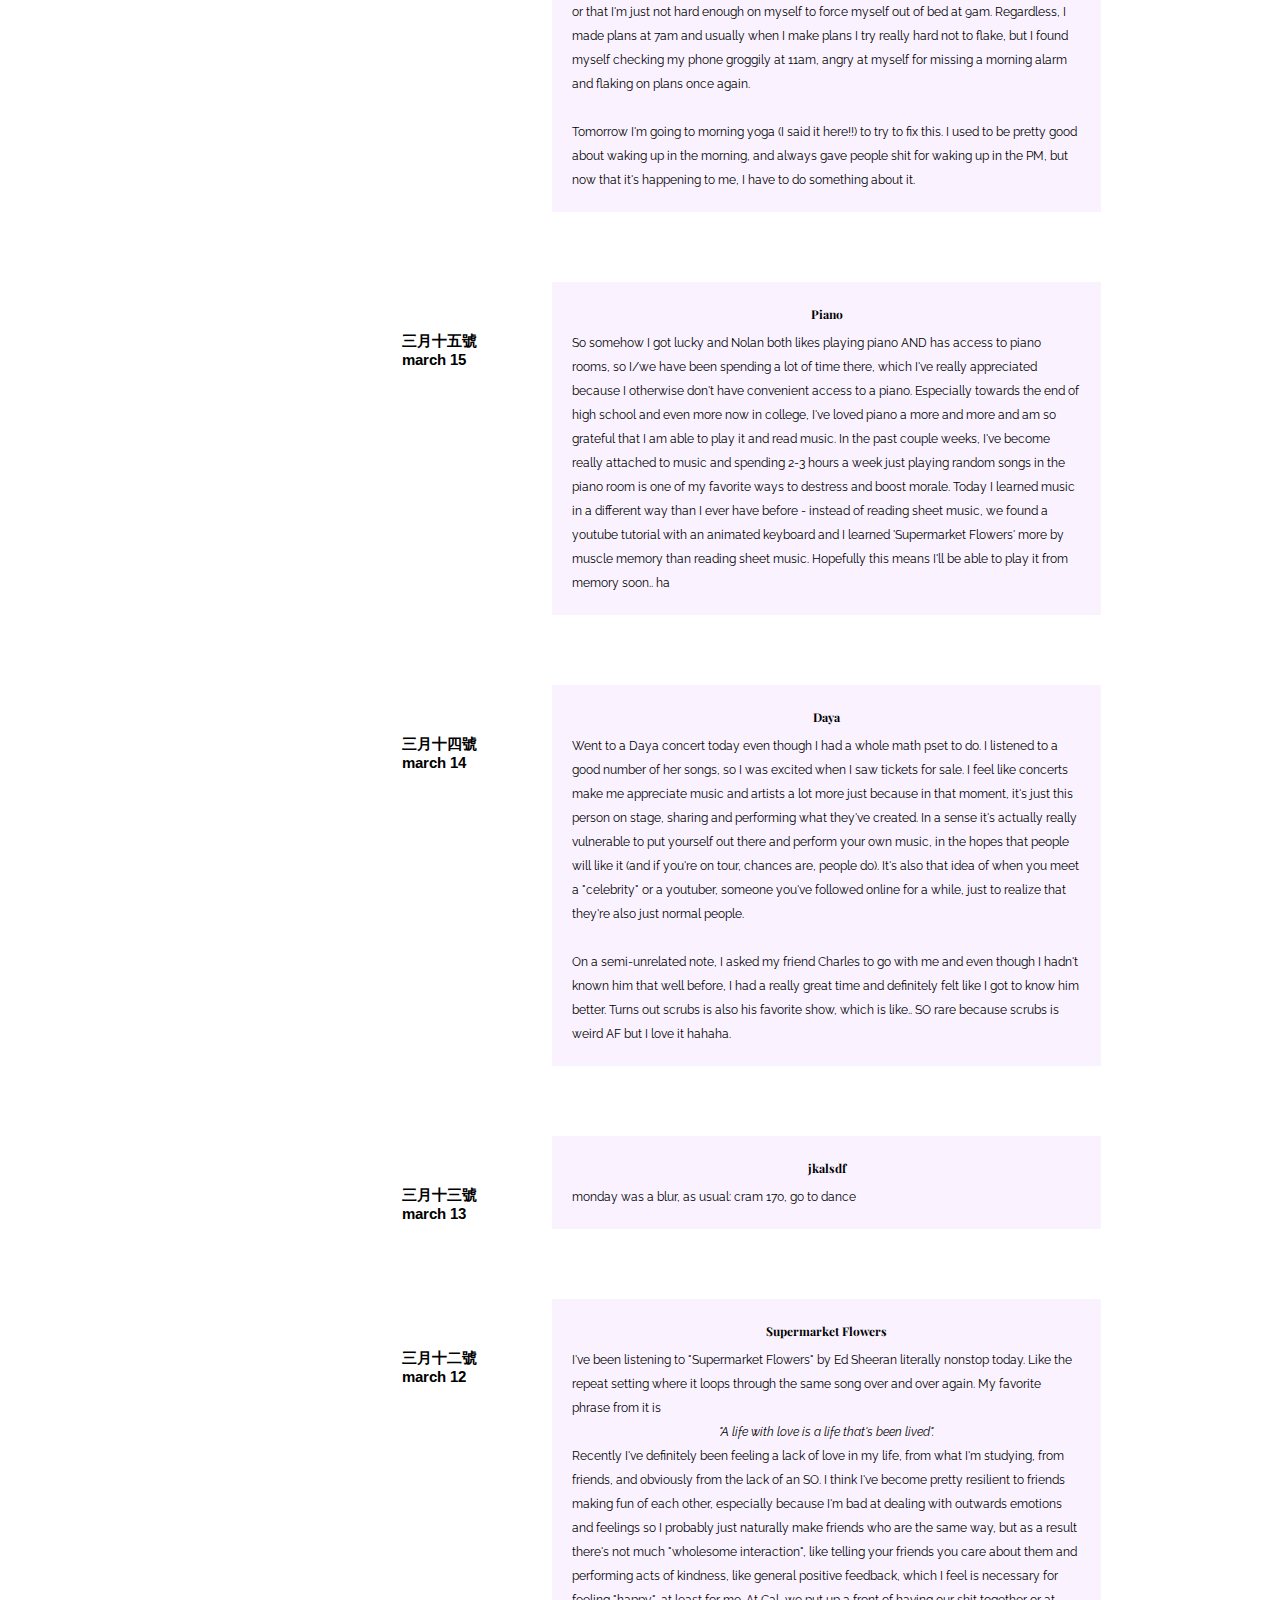
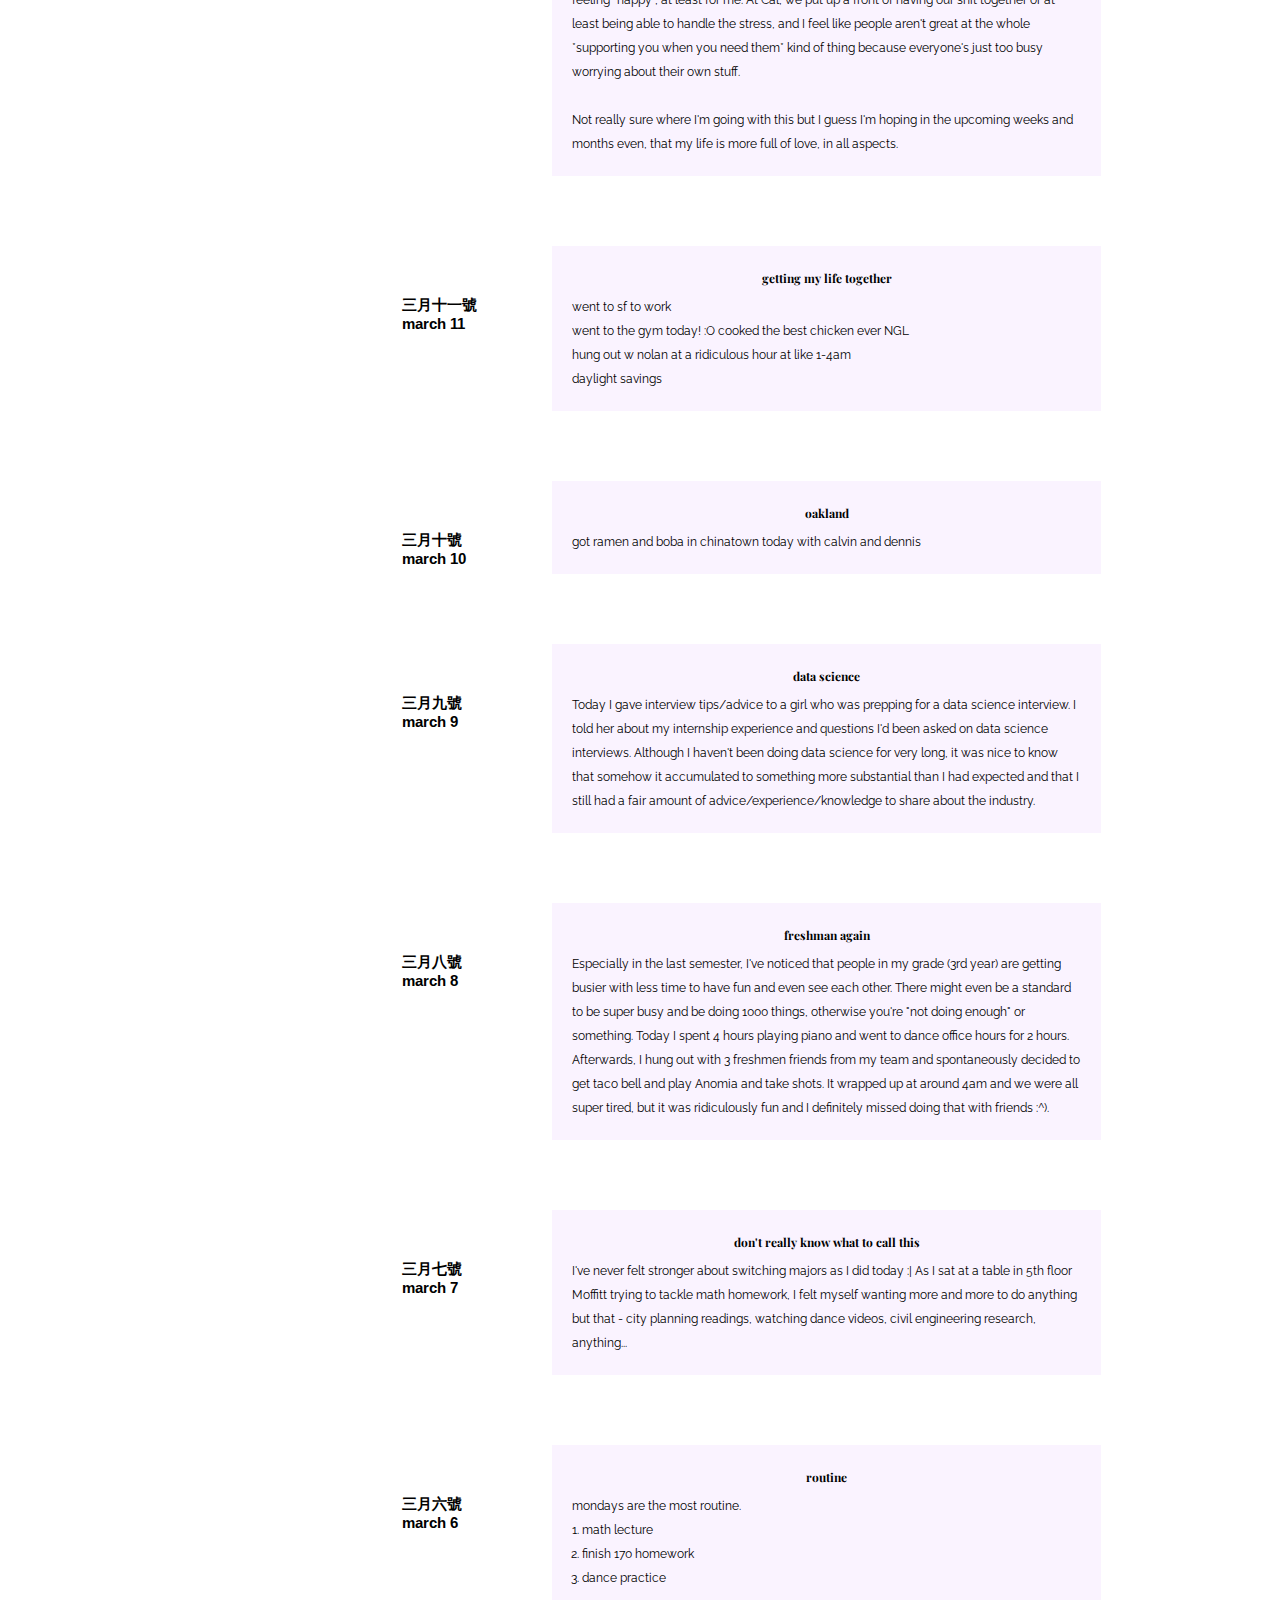
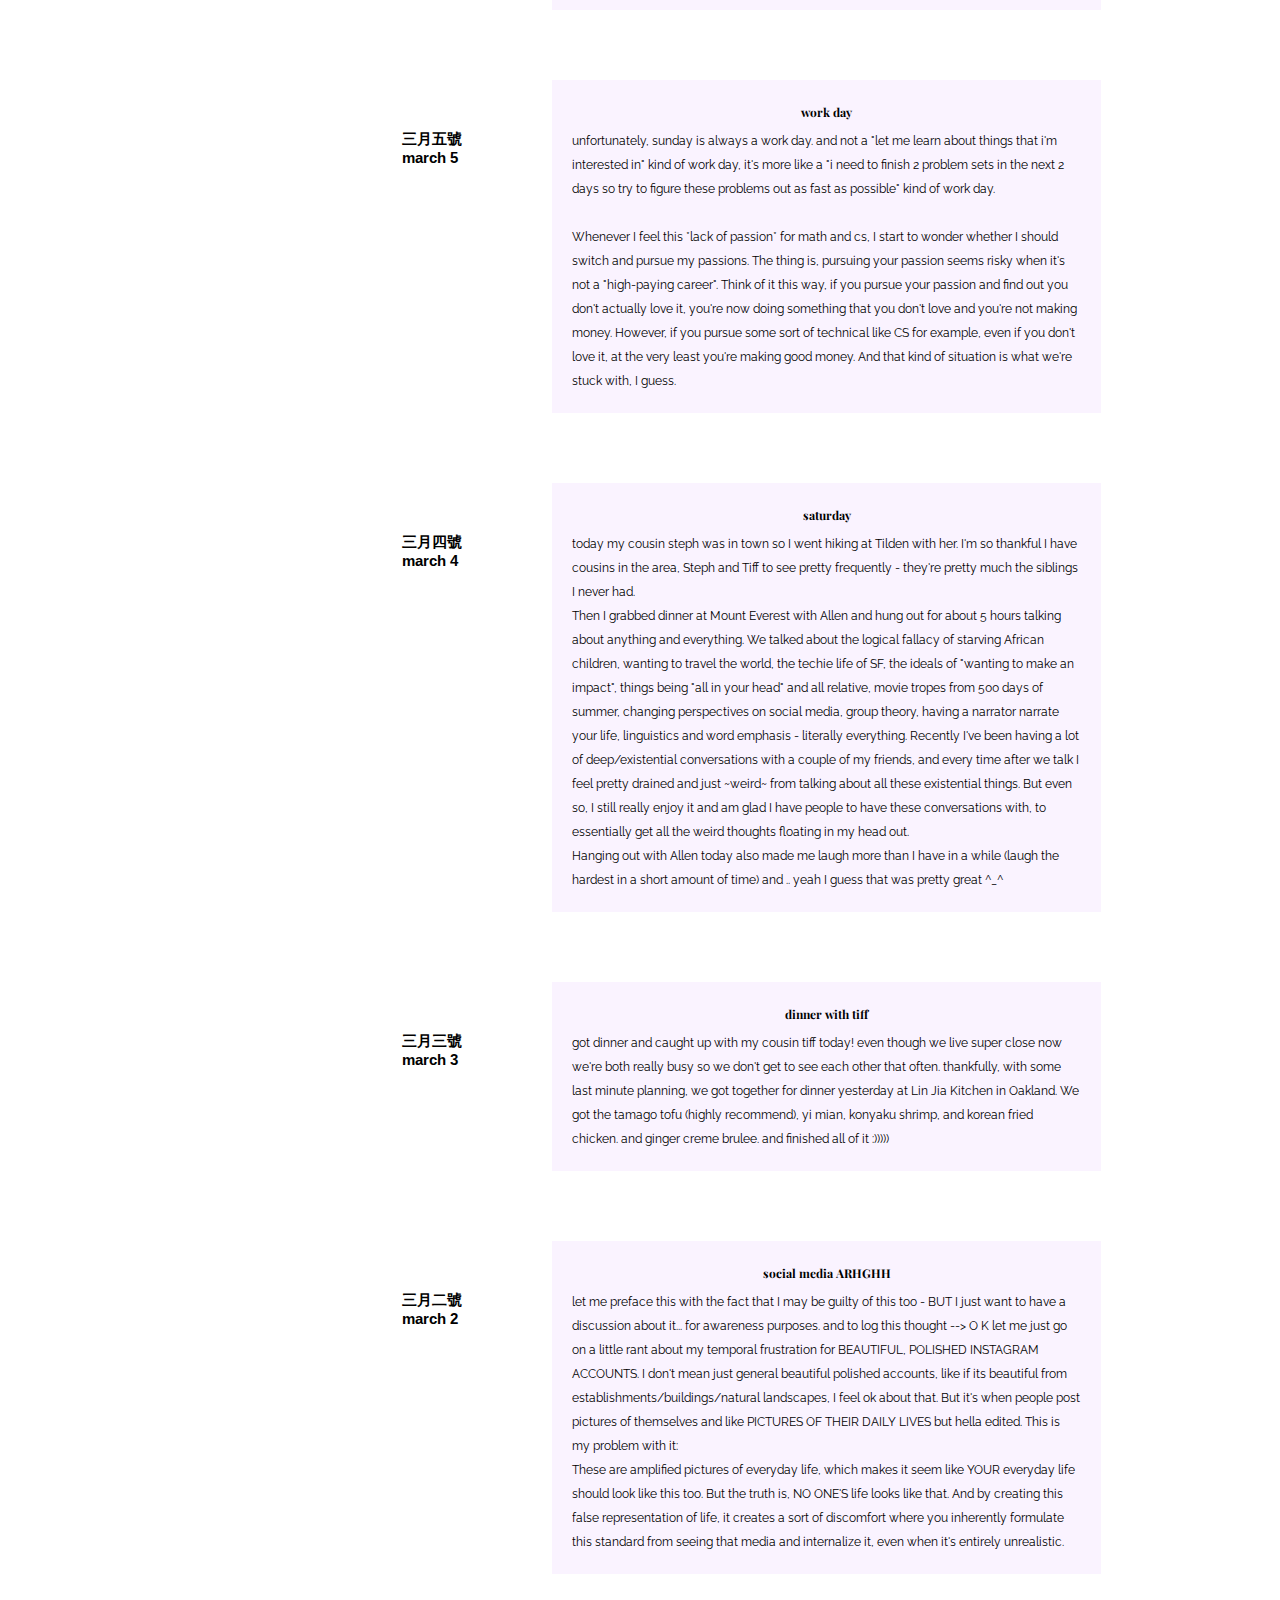
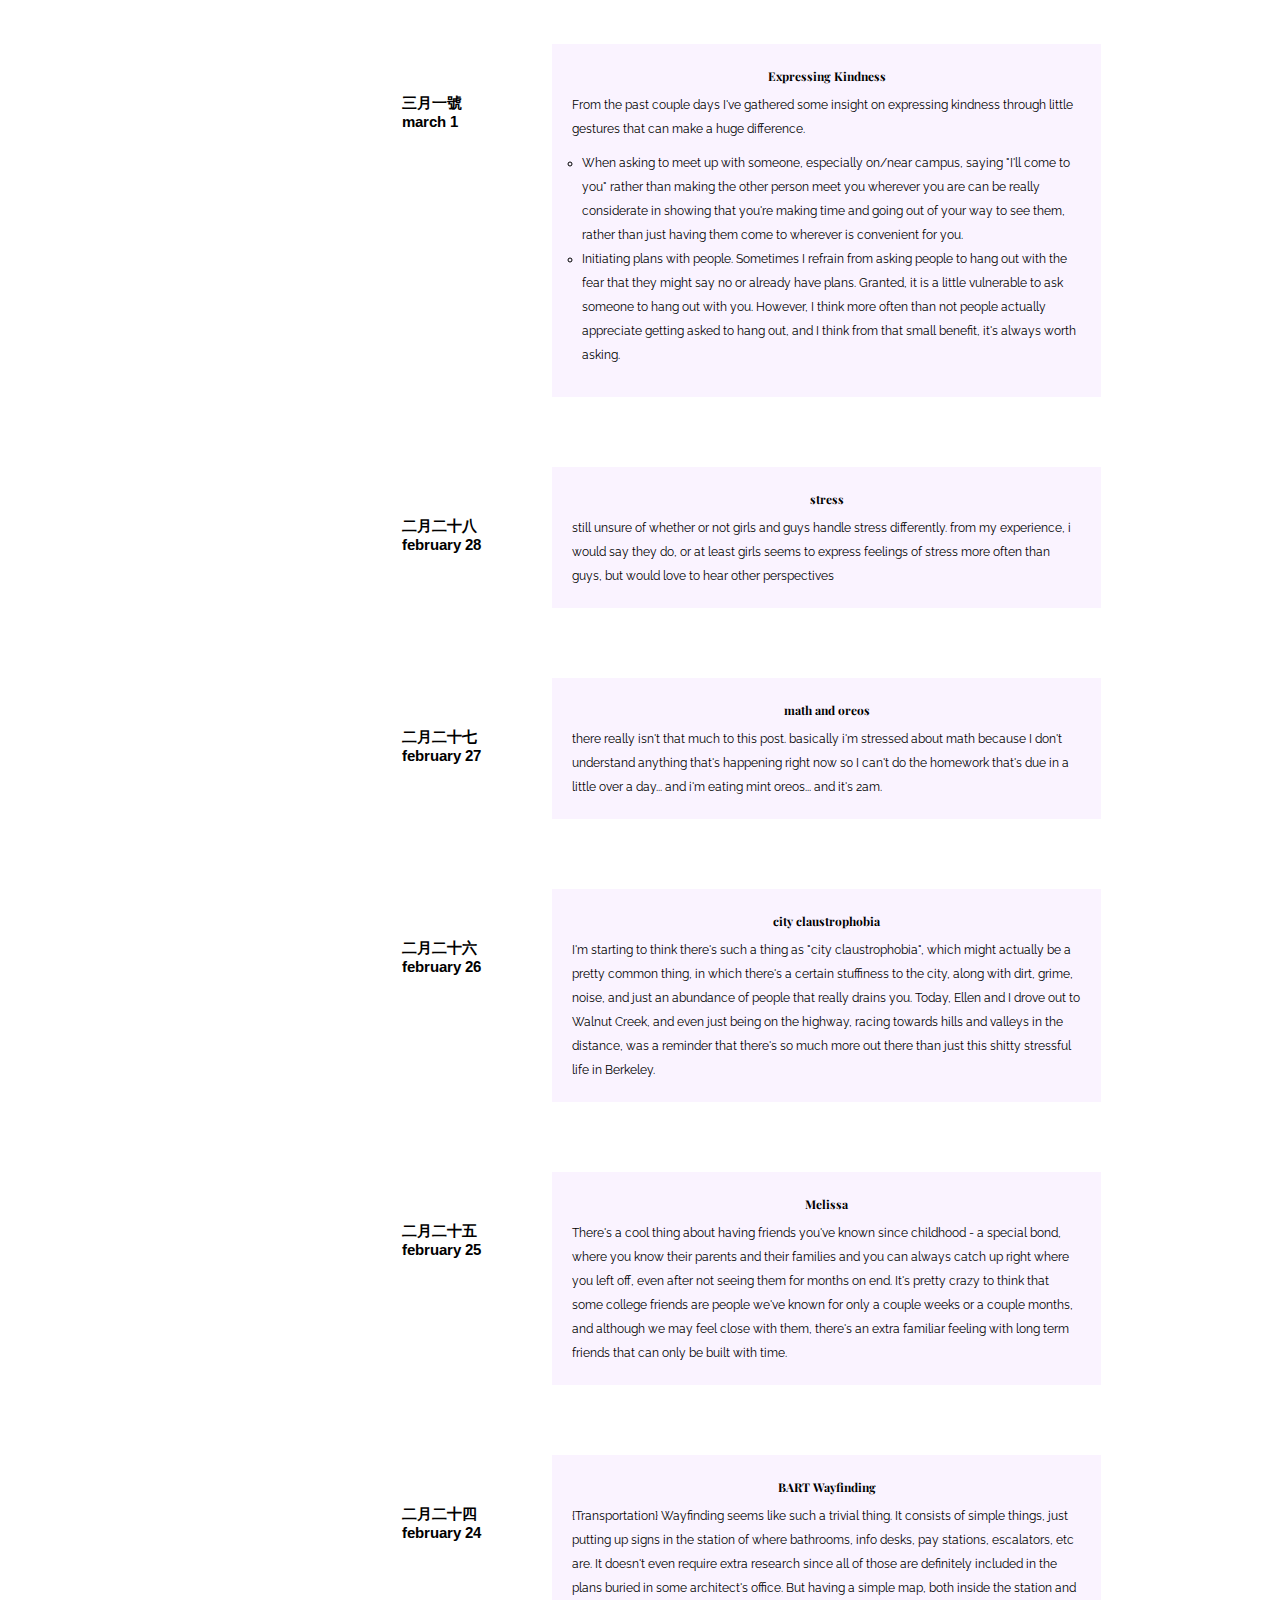
==== commit 2bc9b243: "new" ====
--- a/blog/index.html
+++ b/blog/index.html
@@ -22,6 +22,19 @@
 		</div>
 		<div class = 'main'>
 			<div class ='element'>
+			<div id = '57'> 
+				<div class = 'date'>
+					<div class = 'chinese'>八月二十七號</div>
+					<div class = 'english'>august 27, 2018</div> 
+				</div>
+				<div class = 'postgrad'> 
+					<div class = 'title'>periods man</div>
+					<div class = 'text'> watching betty and don's relationship on mad men has got me feeling real angsty and you know that feeling when you just burst into tears yes that is me 
+						 </div>
+				</div>
+			</div>
+			</div>
+			<div class ='element'>
 			<div id = '56'> 
 				<div class = 'date'>
 					<img id = 'stickynote' src="assets/img/stickynote.png">
@@ -58,7 +71,6 @@
 			<div class ='element'>
 			<div id = '54'> 
 				<div class = 'date'>
-					<img id = 'stickynote' src="assets/img/stickynote.png">
 					<div class = 'chinese'>六月十四號</div>
 					<div class = 'english'>june 14, 2018</div> 
 				</div>
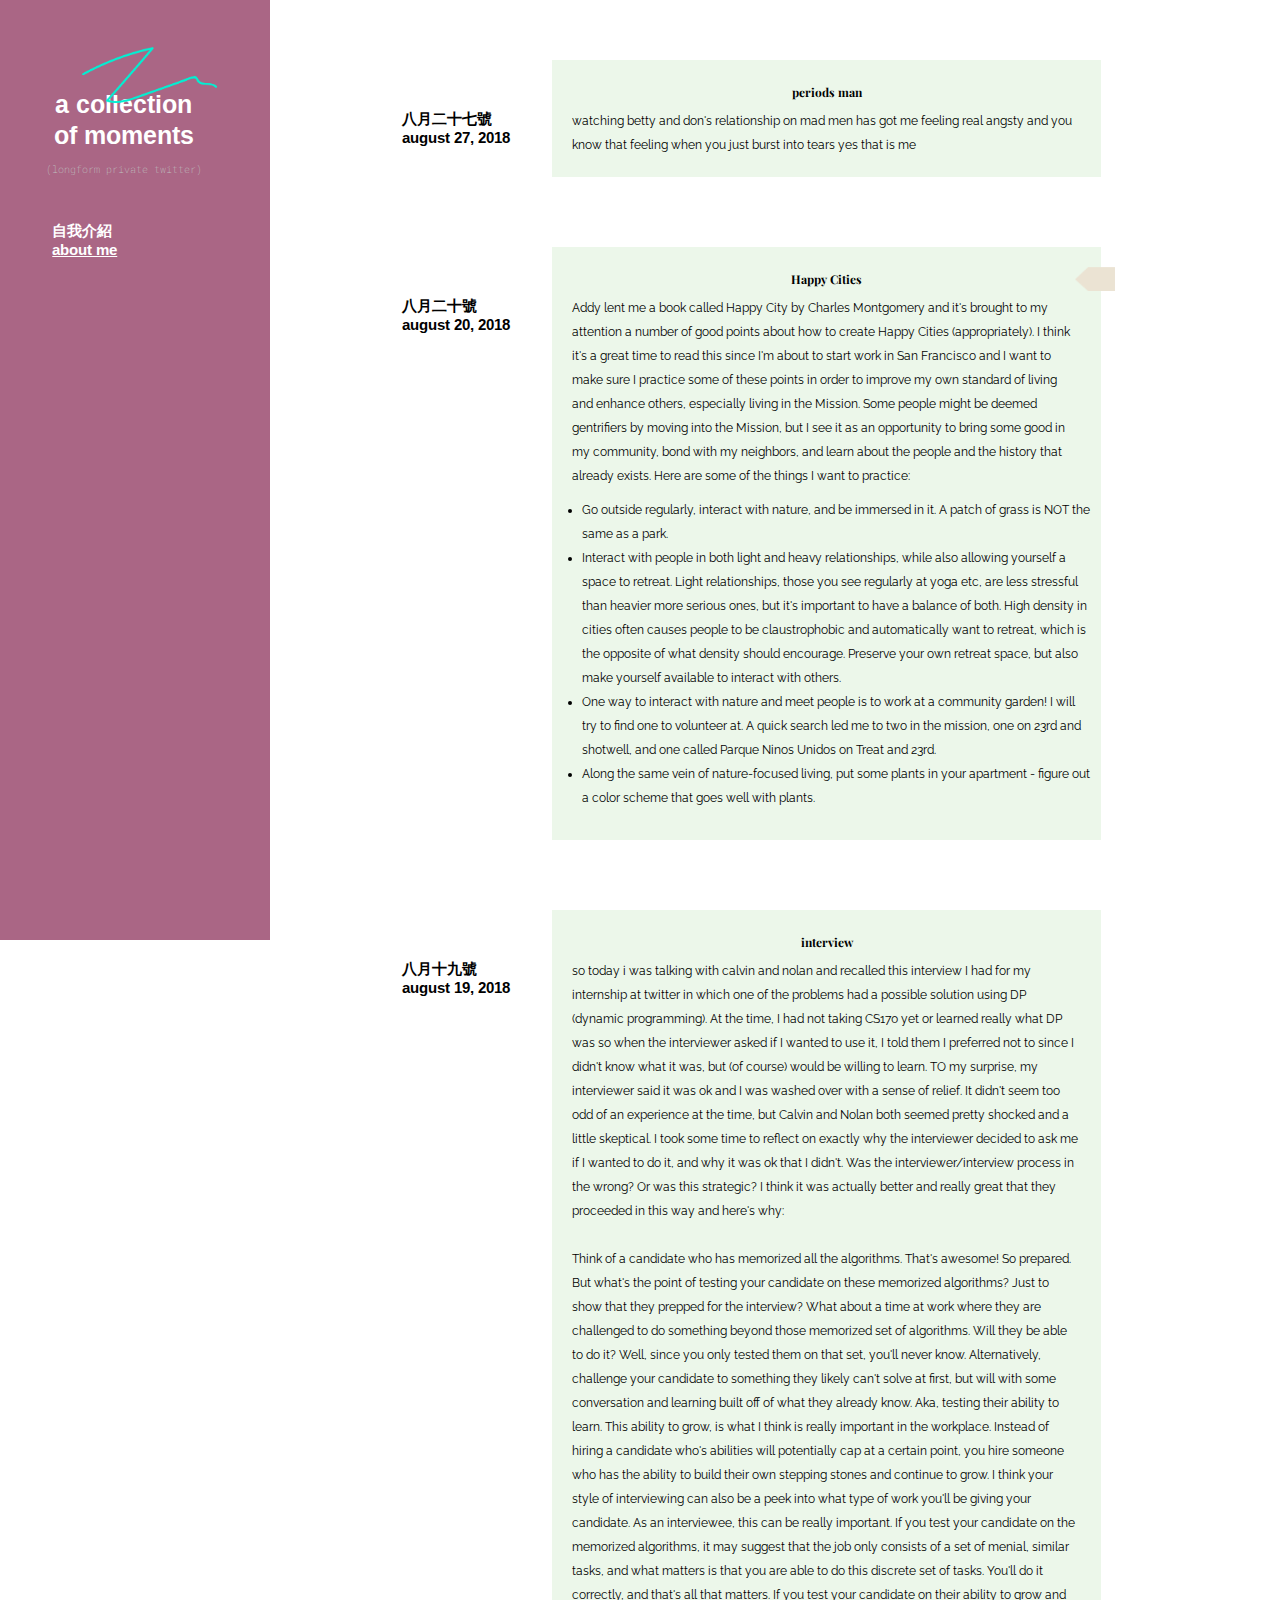
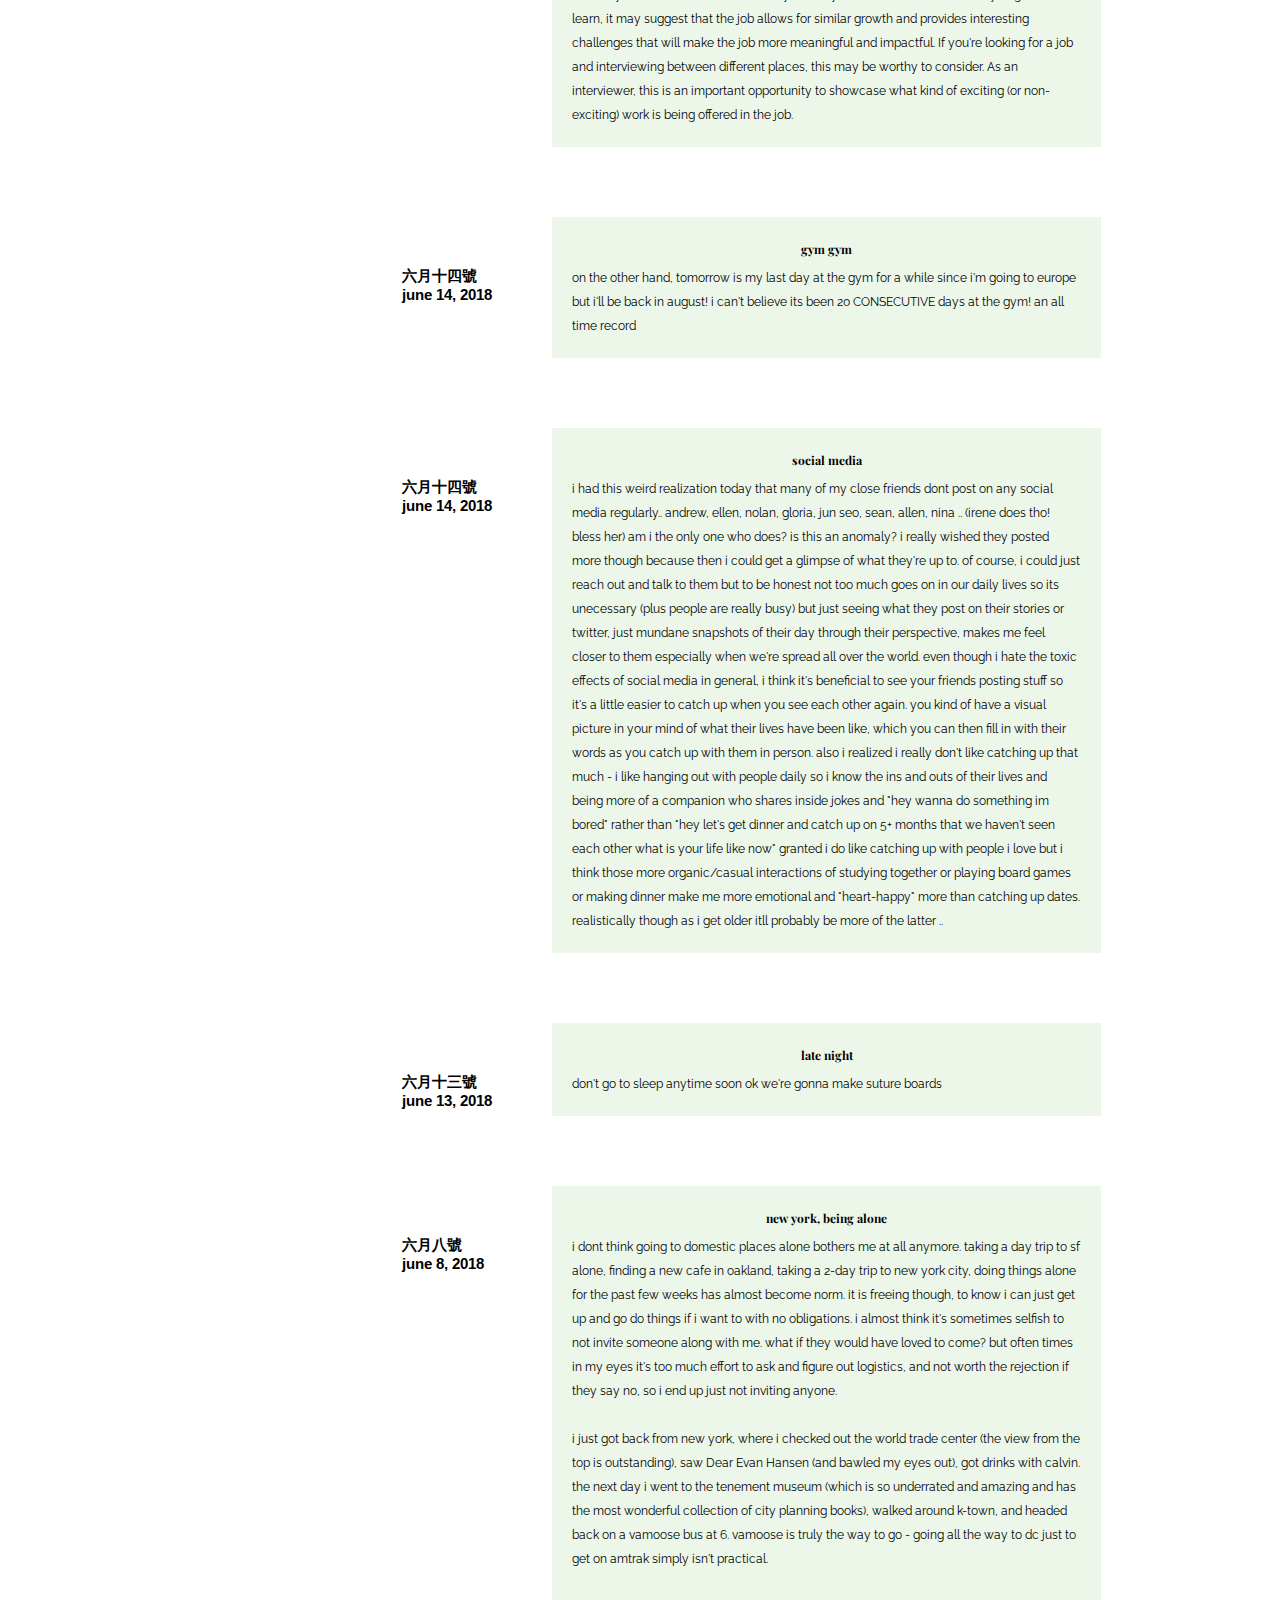
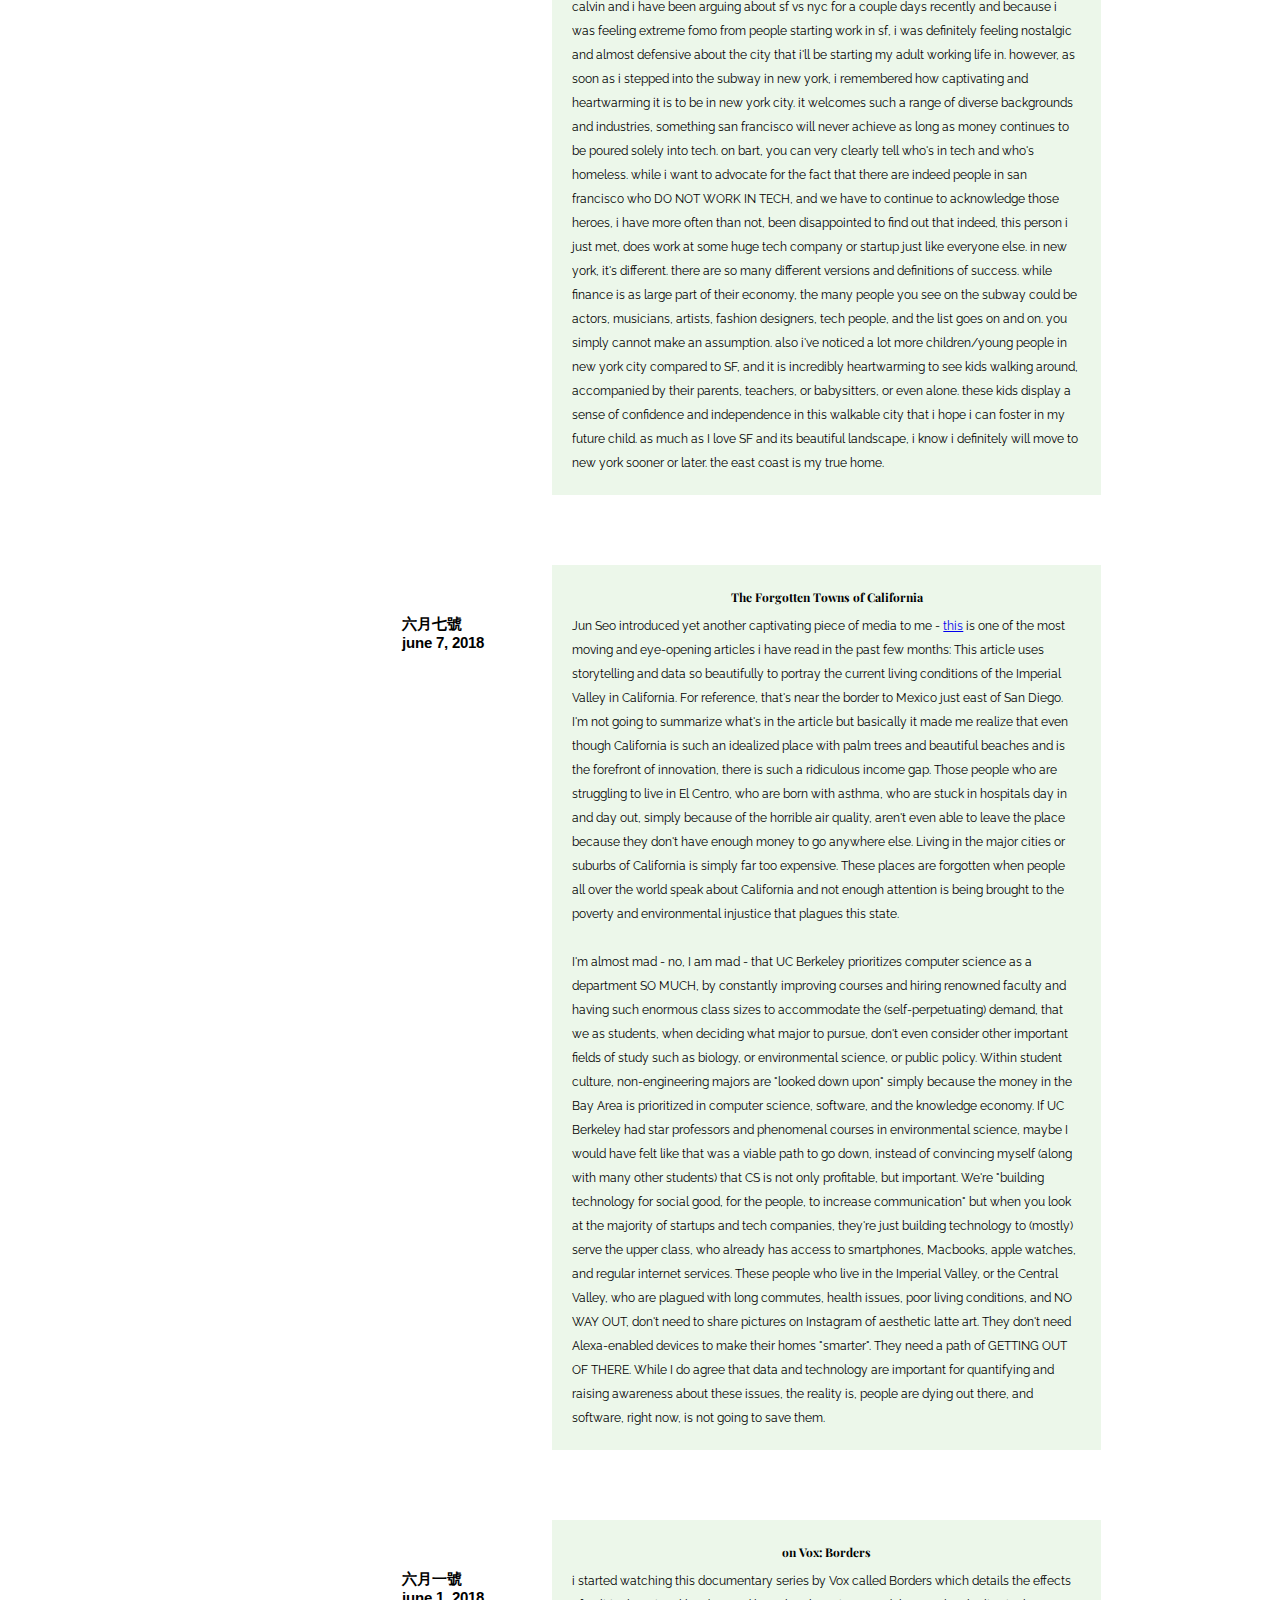
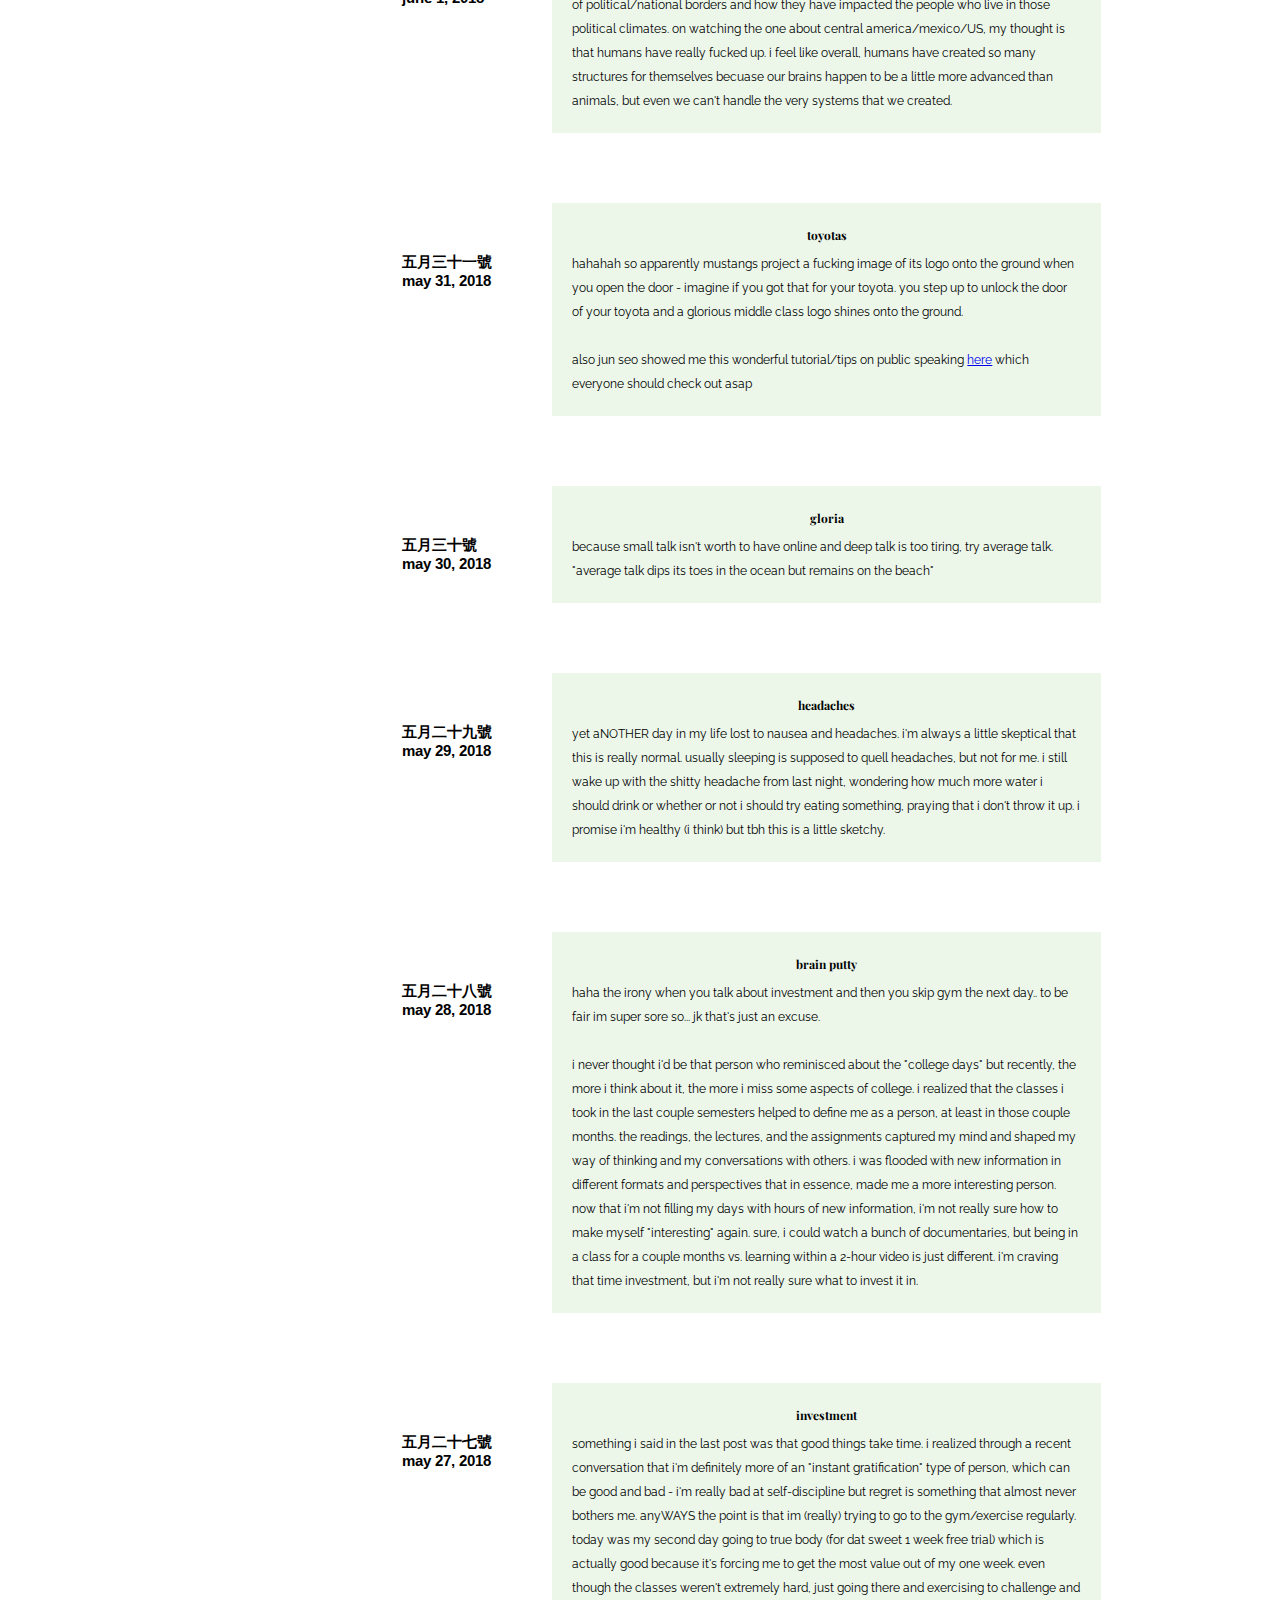
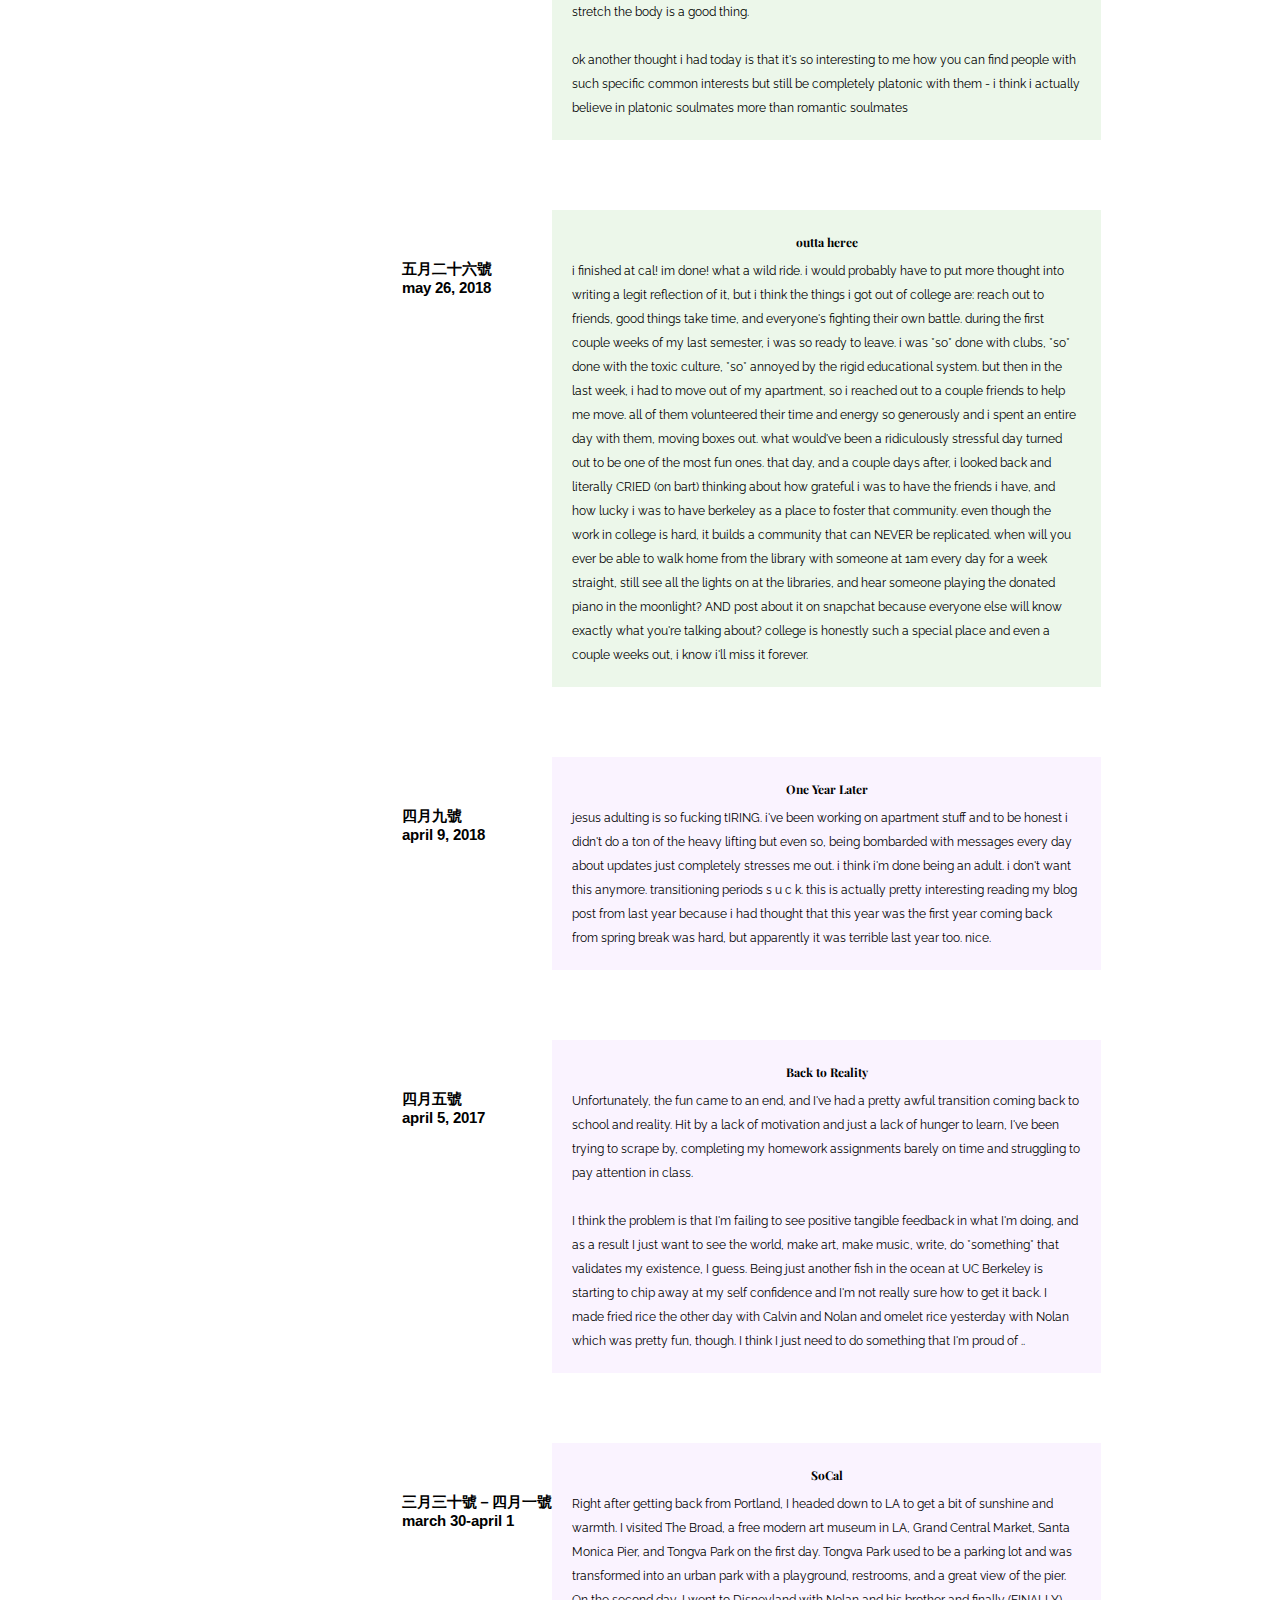
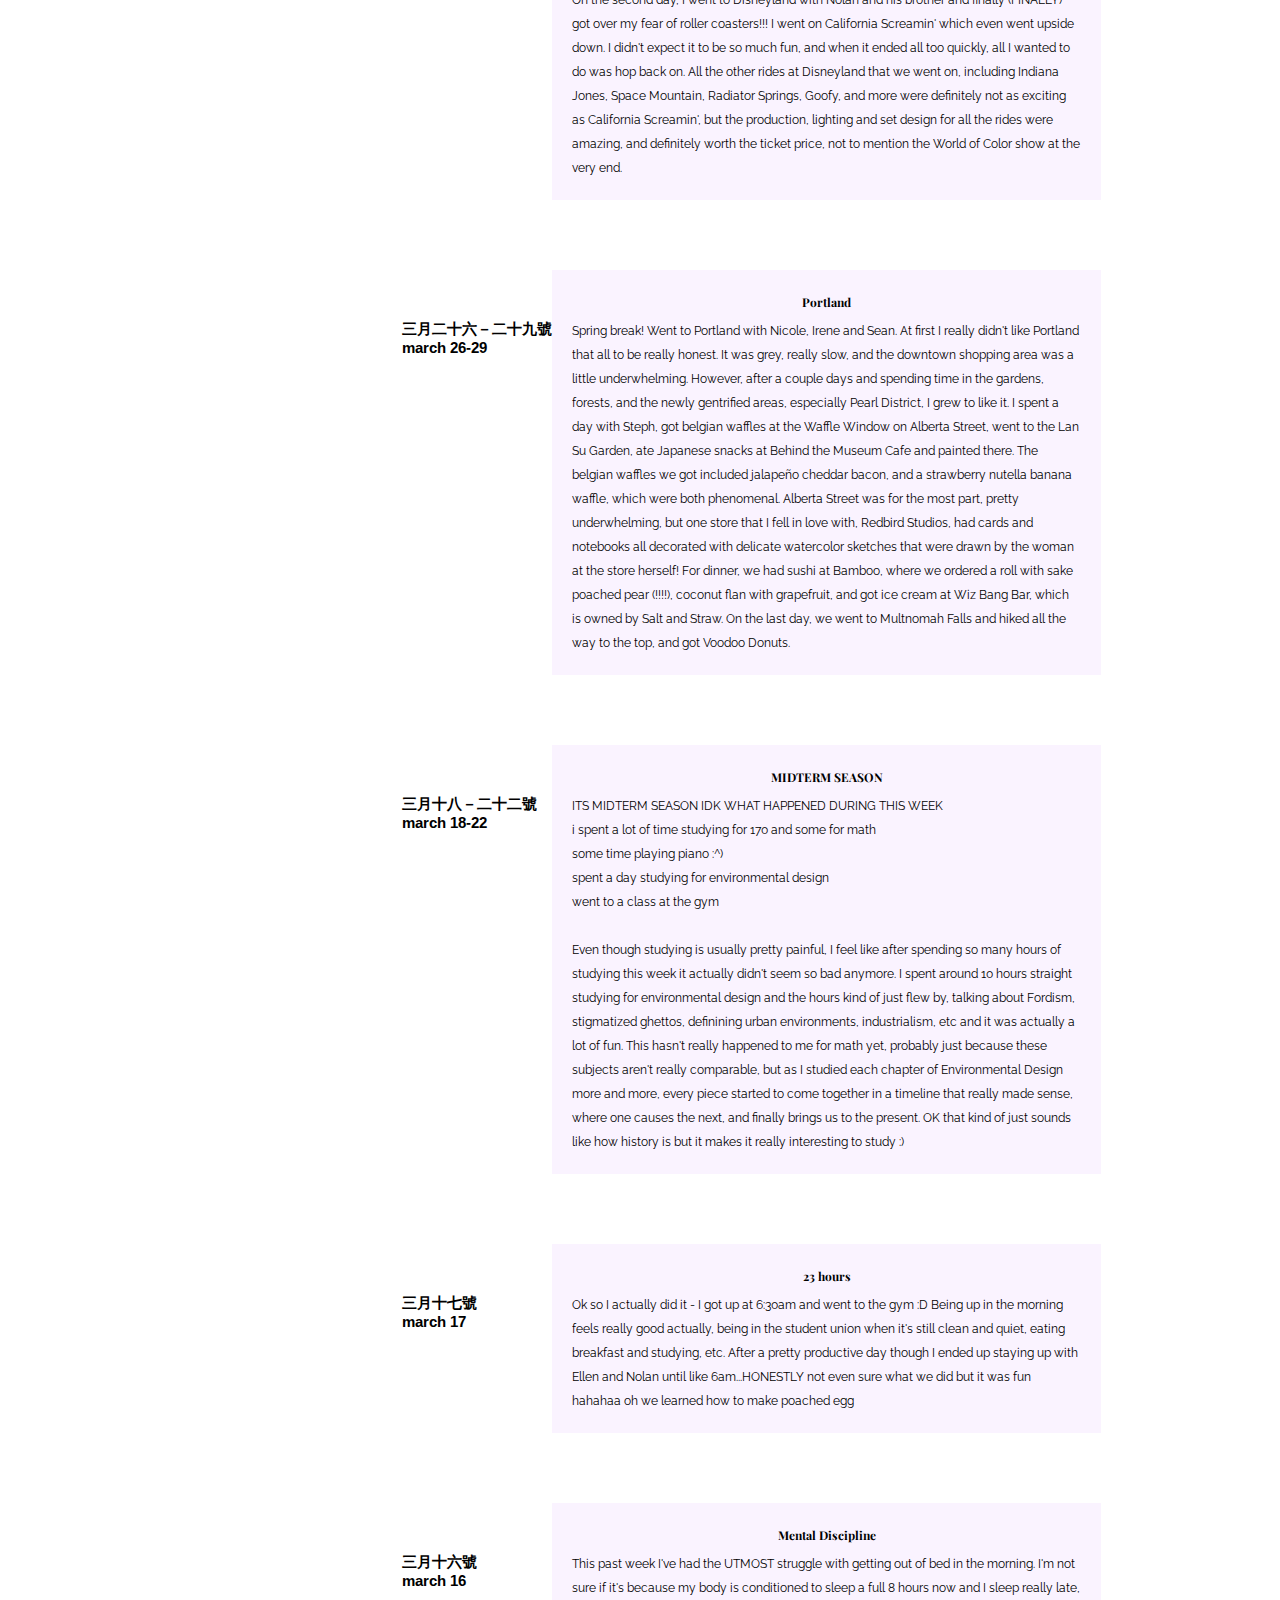
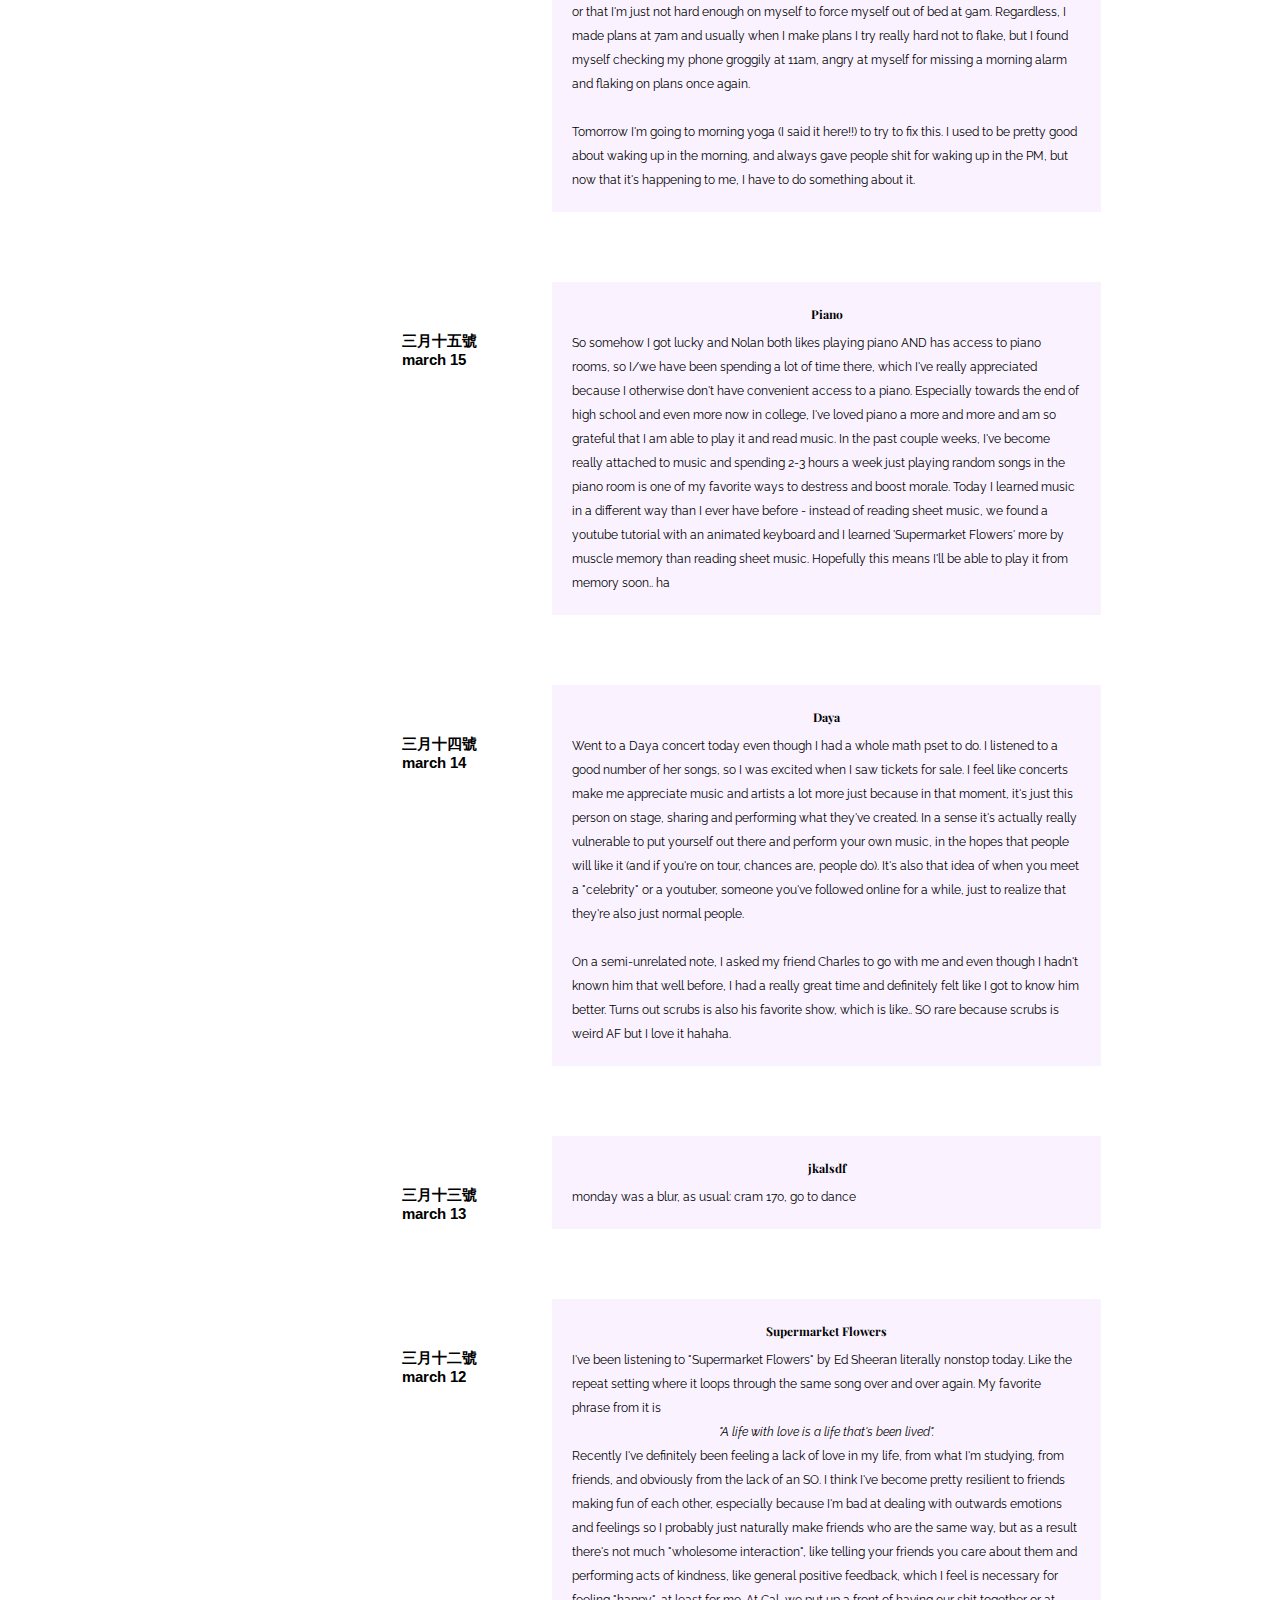
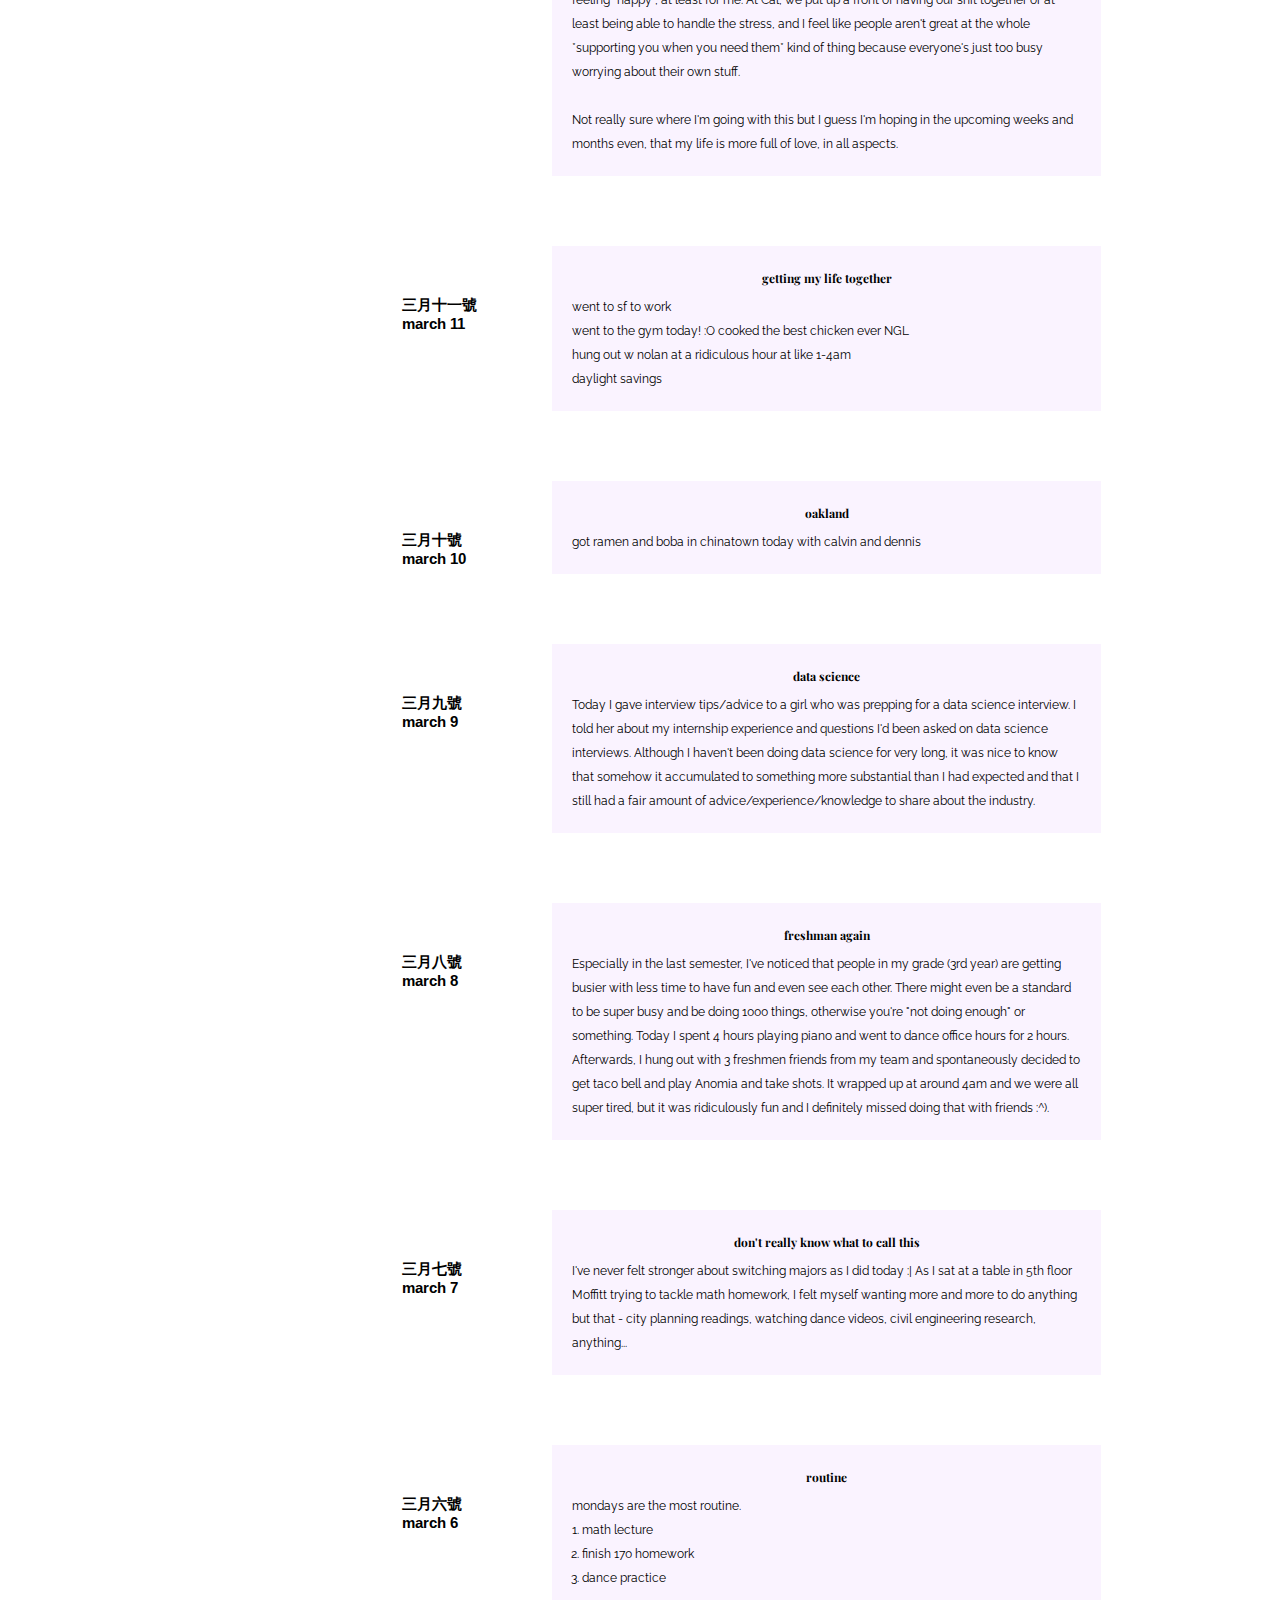
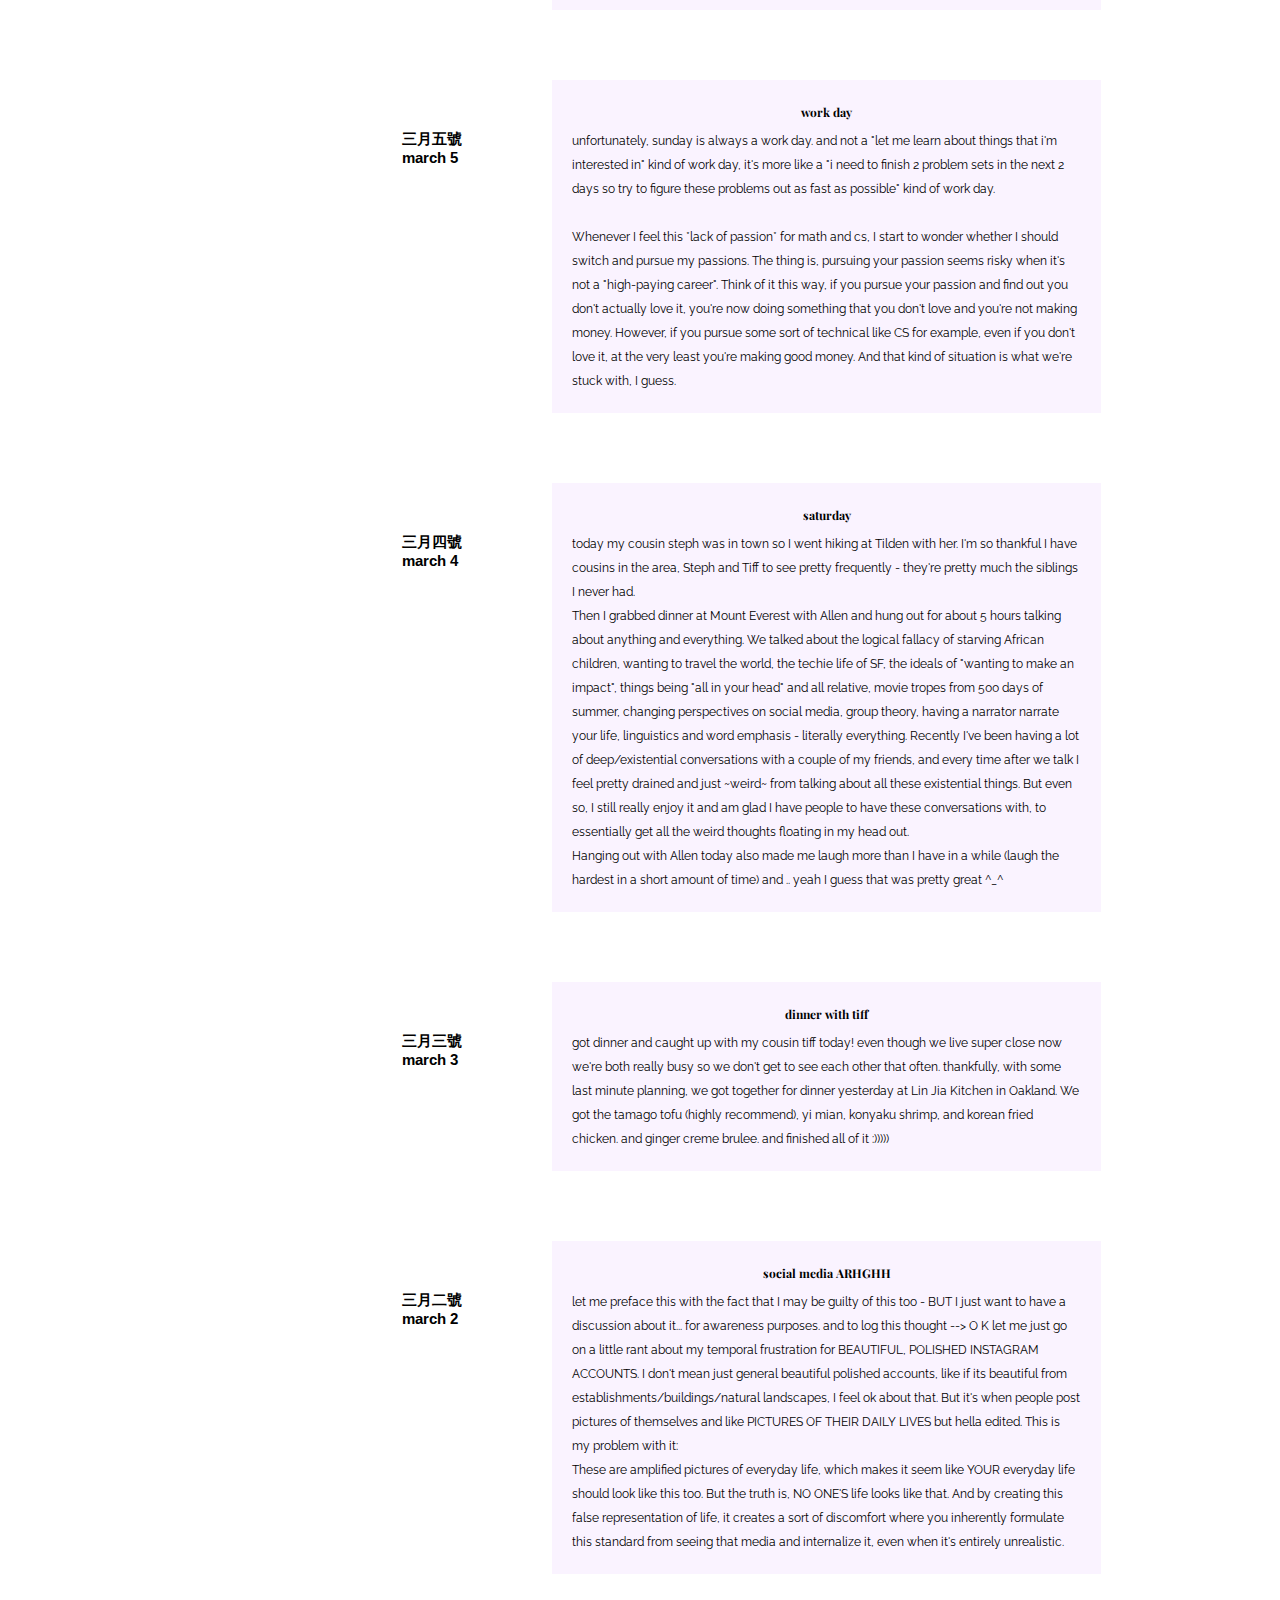
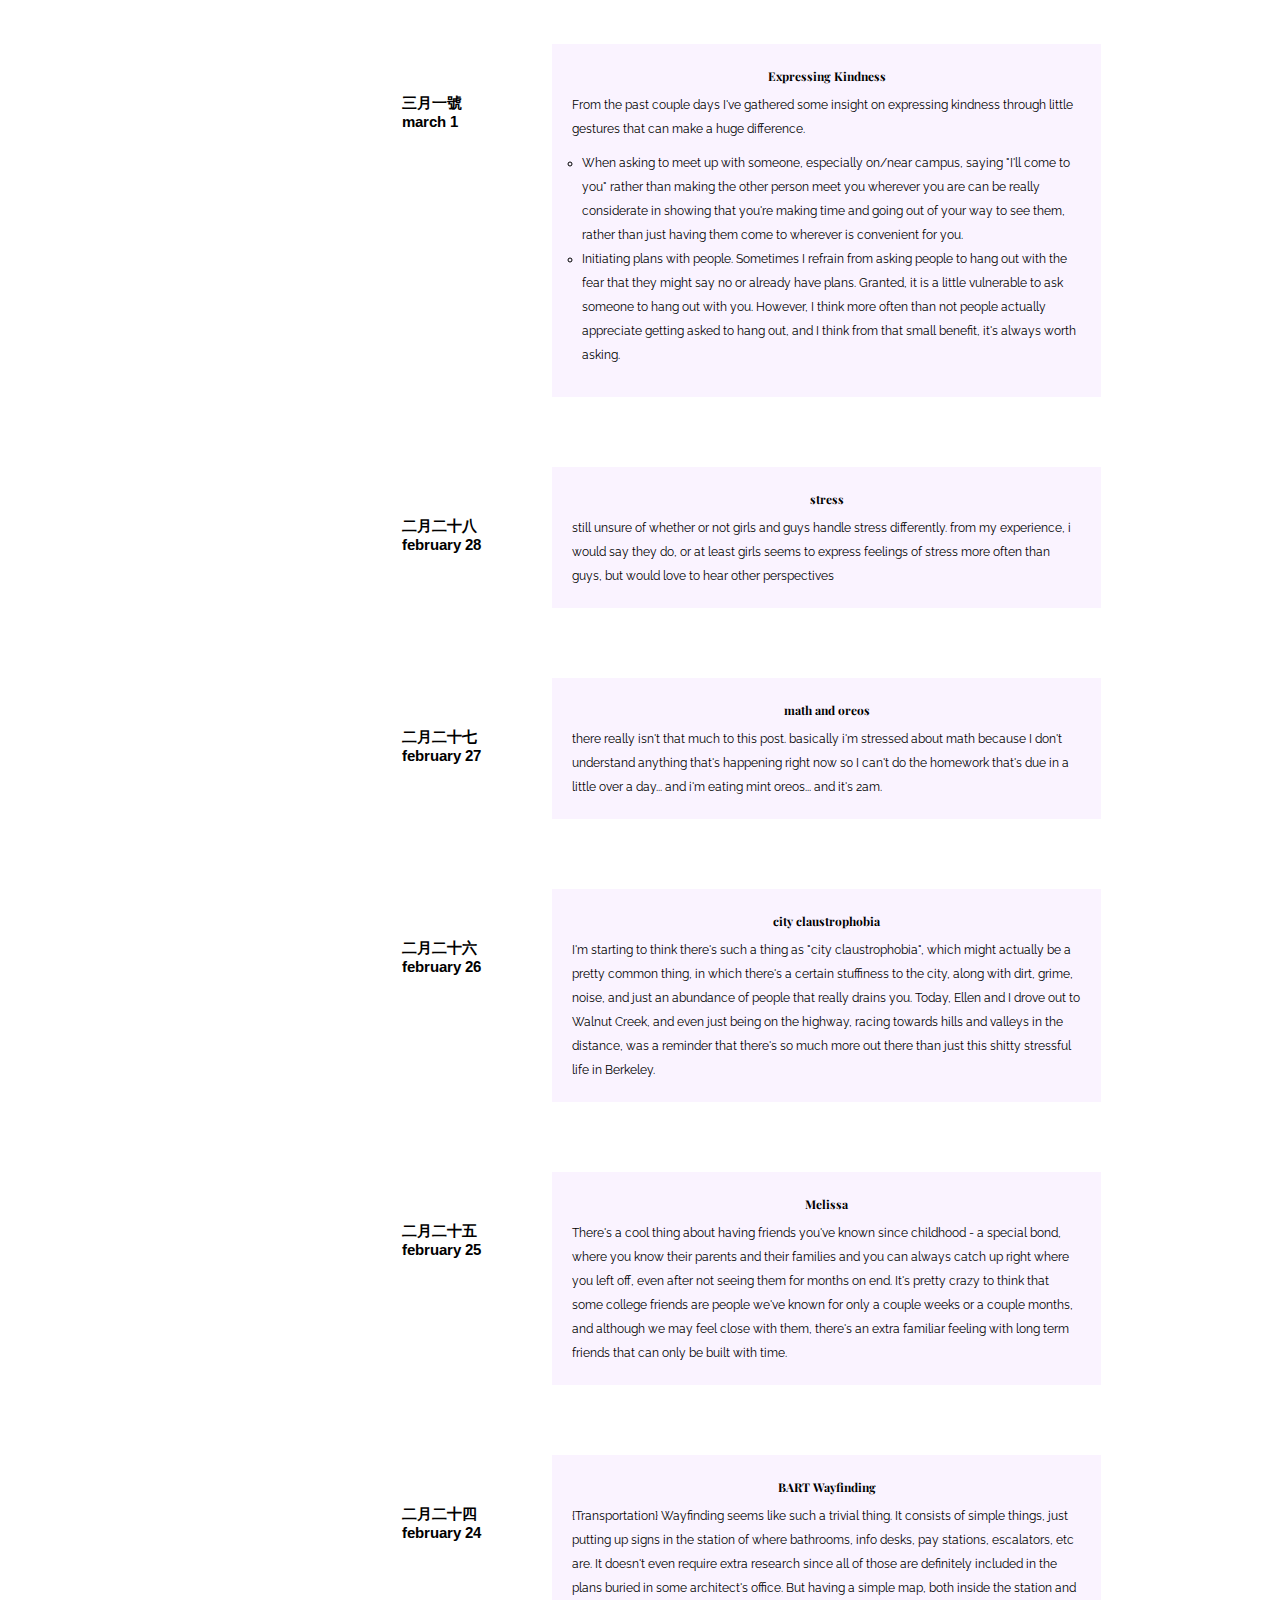
==== commit ffc01855: "new" ====
--- a/blog/index.html
+++ b/blog/index.html
@@ -8,6 +8,7 @@
 	<link href="https://fonts.googleapis.com/css?family=Playfair+Display:400,700|Raleway" rel="stylesheet">
 	<link href="https://fonts.googleapis.com/css?family=Francois+One" rel="stylesheet">
 	<link href="https://fonts.googleapis.com/css?family=Arimo:400,700" rel="stylesheet">
+	<link href="https://fonts.googleapis.com/css?family=Roboto+Mono" rel="stylesheet">
 	<link rel="icon" href="assets/img/flower.png">
   </head>	
 
@@ -15,6 +16,7 @@
 		<div class = 'navbar'>
 			<img id = "squiggle" src = "assets/img/squiggle.png">
 			<div id = 'title'>a collection of moments</div>
+			<div id = 'subtitle'>(longform private twitter)</div>
 			<div class = 'about'>
 				<div id='c_about'>自我介紹</div>
 				<a id='e_about' href = "https://twitter.com/heatherGrey_" target="_blank">about me</a>
--- a/blog/assets/css/style.css
+++ b/blog/assets/css/style.css
@@ -61,13 +61,24 @@
 	margin-top: 30%;
 }
 
+#subtitle {
+	color: #BFBFBF;
+	font-family: 'Roboto Mono', sans-serif;
+	font-size: 10px;
+	text-align: center;
+	margin-left: 10%;
+	font-weight: 200;
+	width: 70%;
+	margin-top: 5%;
+}
+
 .about {
 	color: white;
 	font-family: 'Arimo', sans-serif;
 	font-size: 15px;
 	margin-left: 14%;
 	font-weight: 400;
-	margin-top: 30%;
+	margin-top: 20%;
 	width: 75%;
 	font-weight: 700;
 }
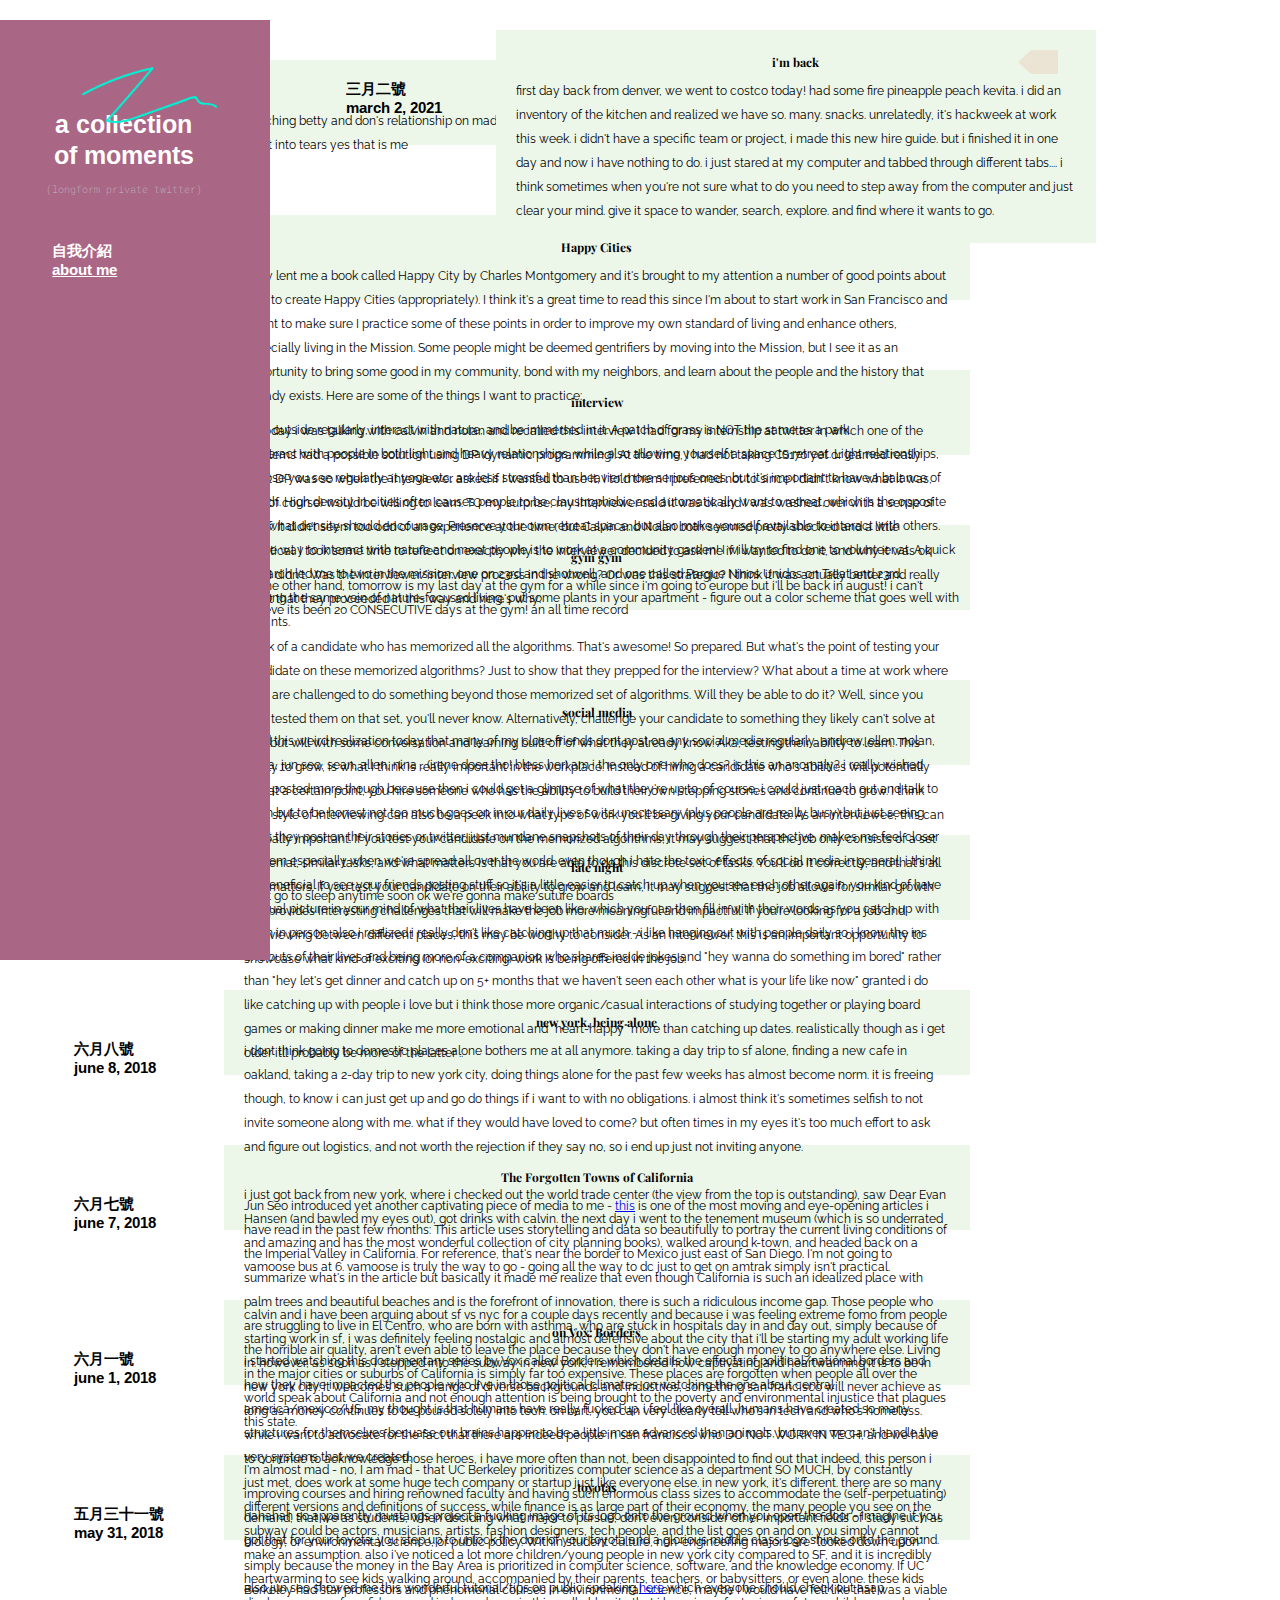
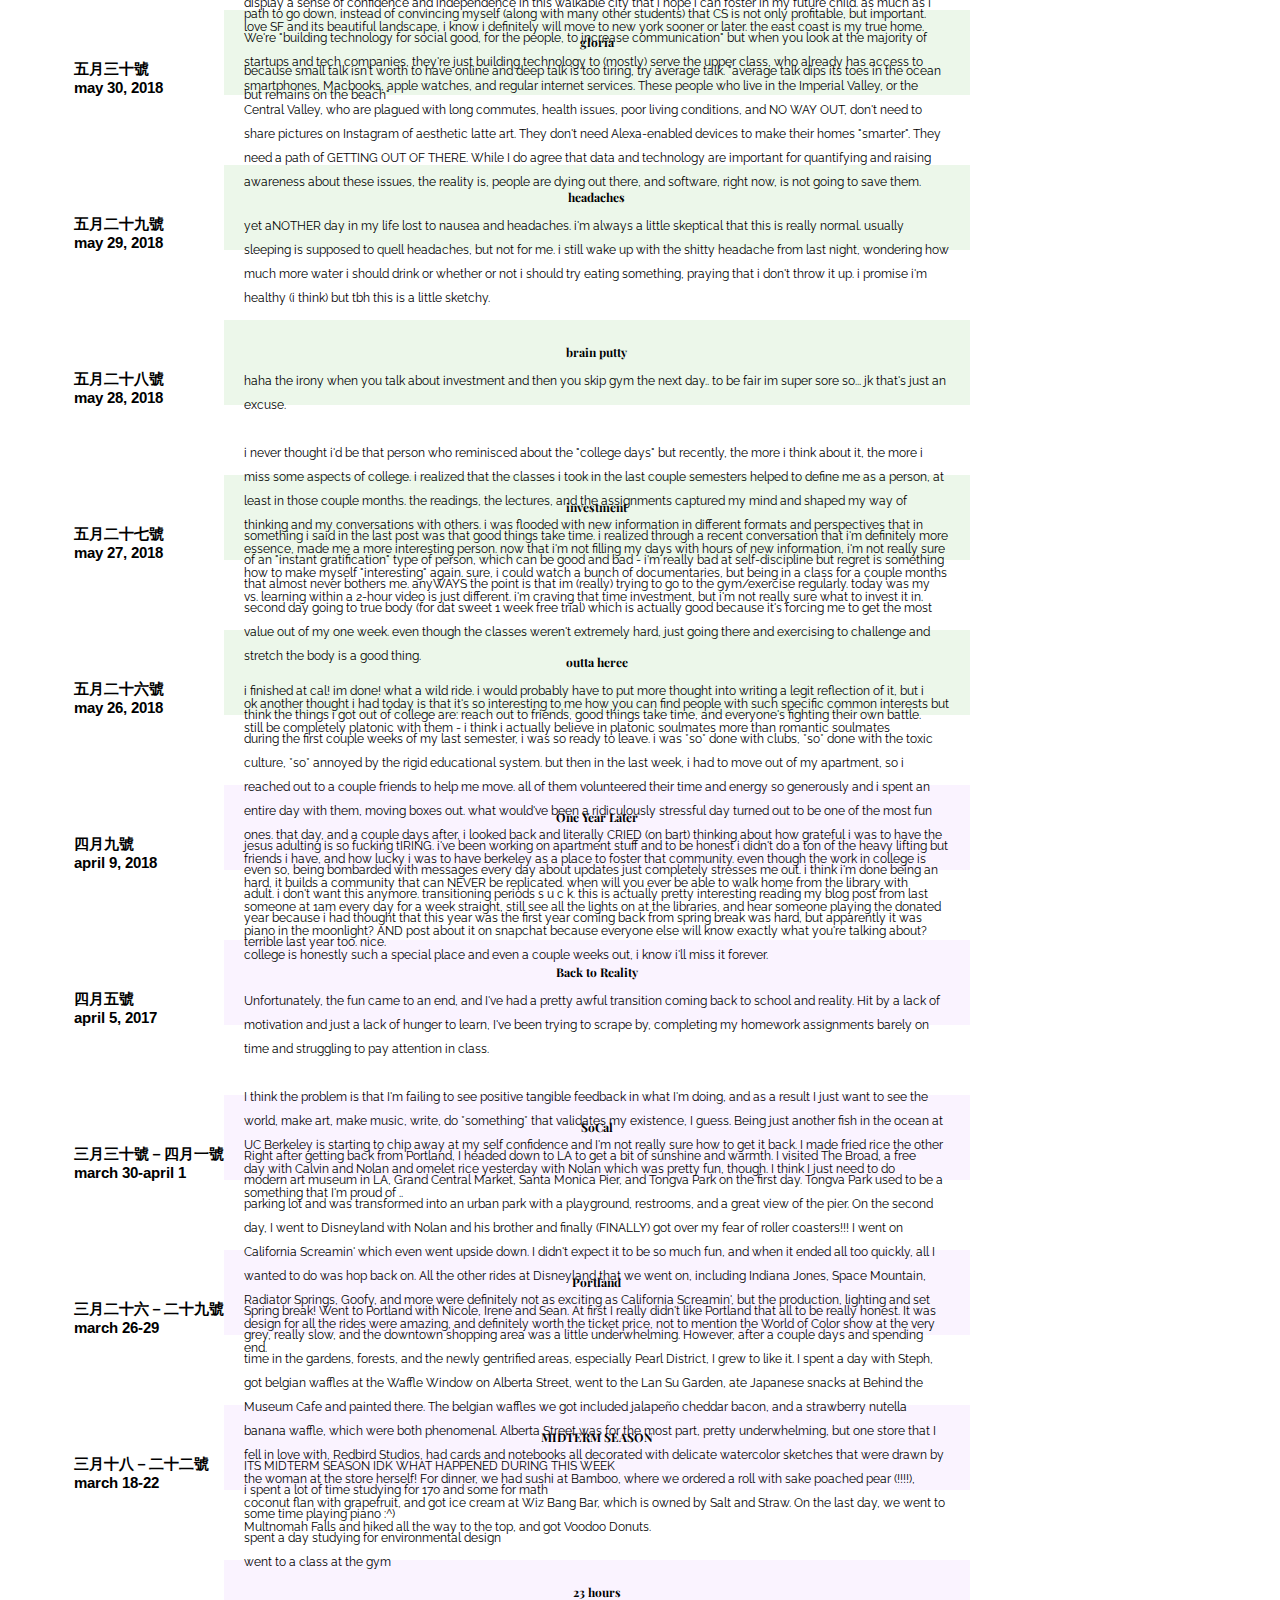
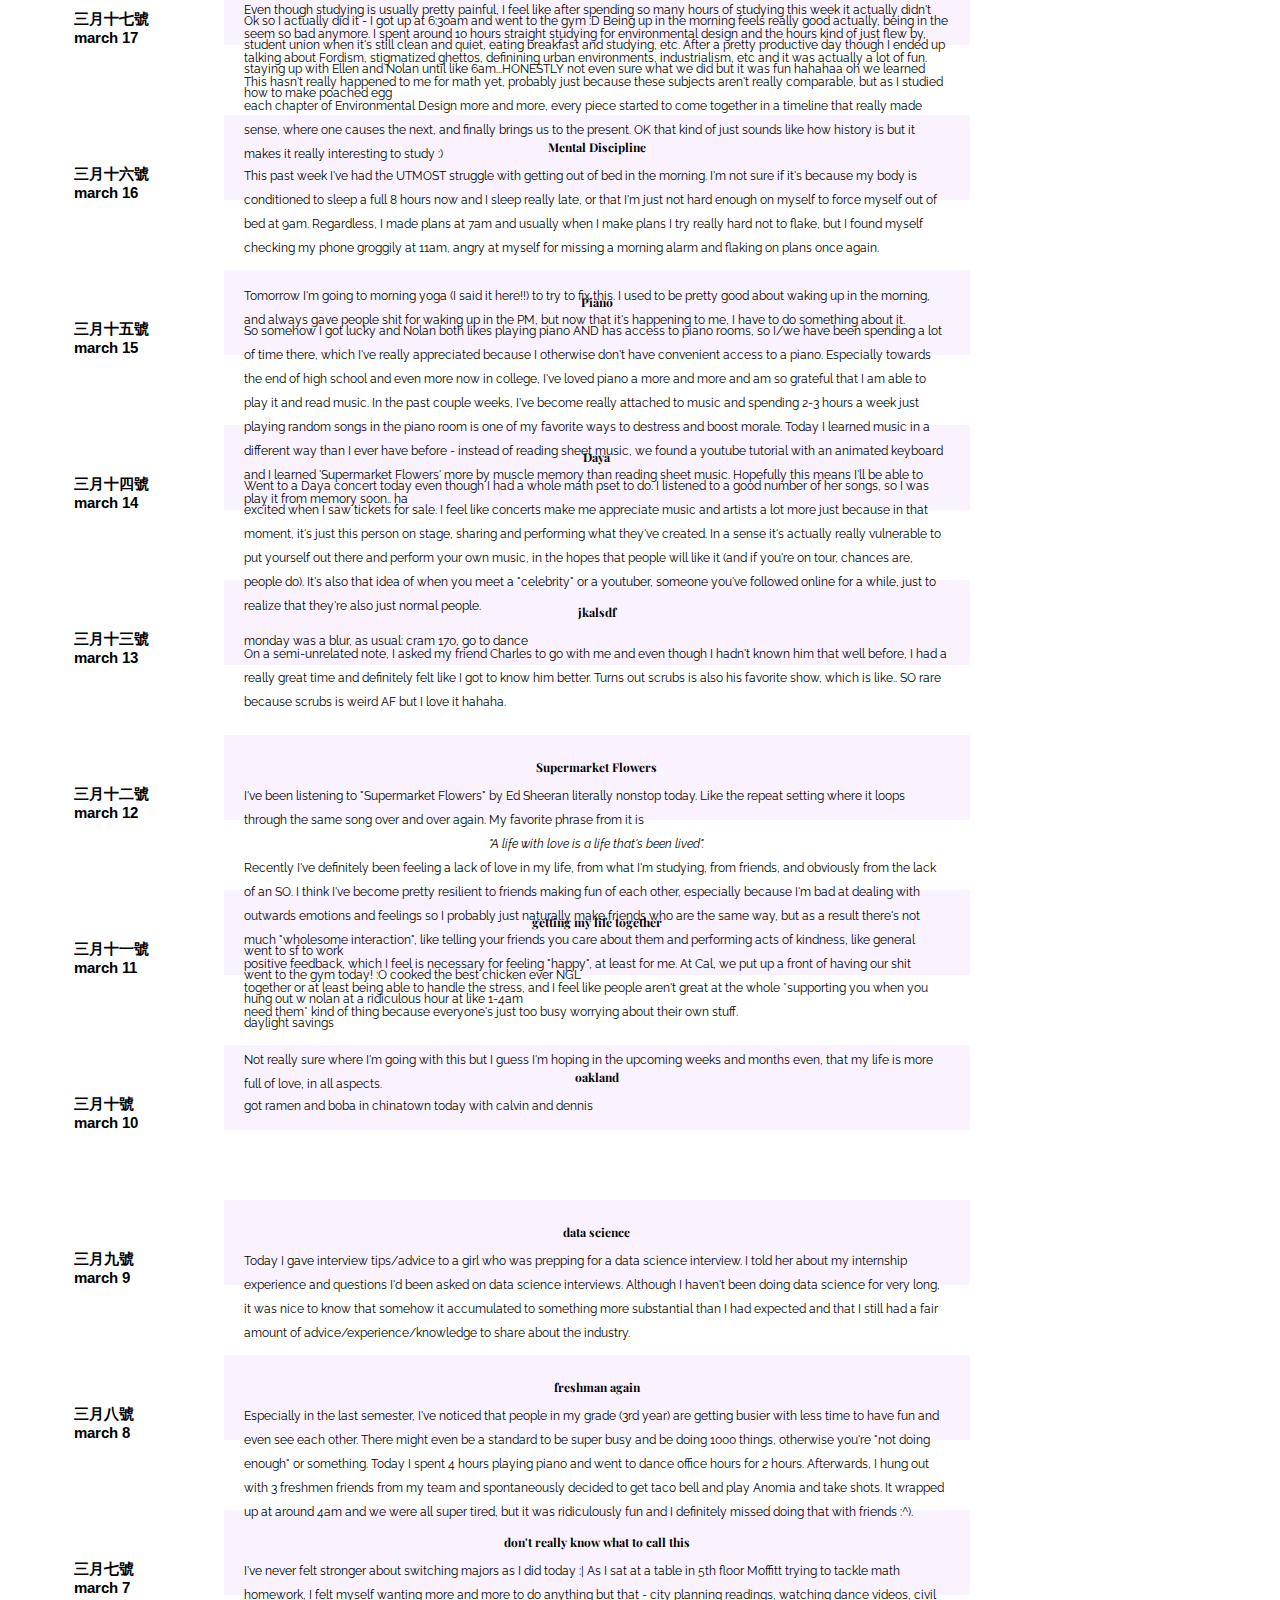
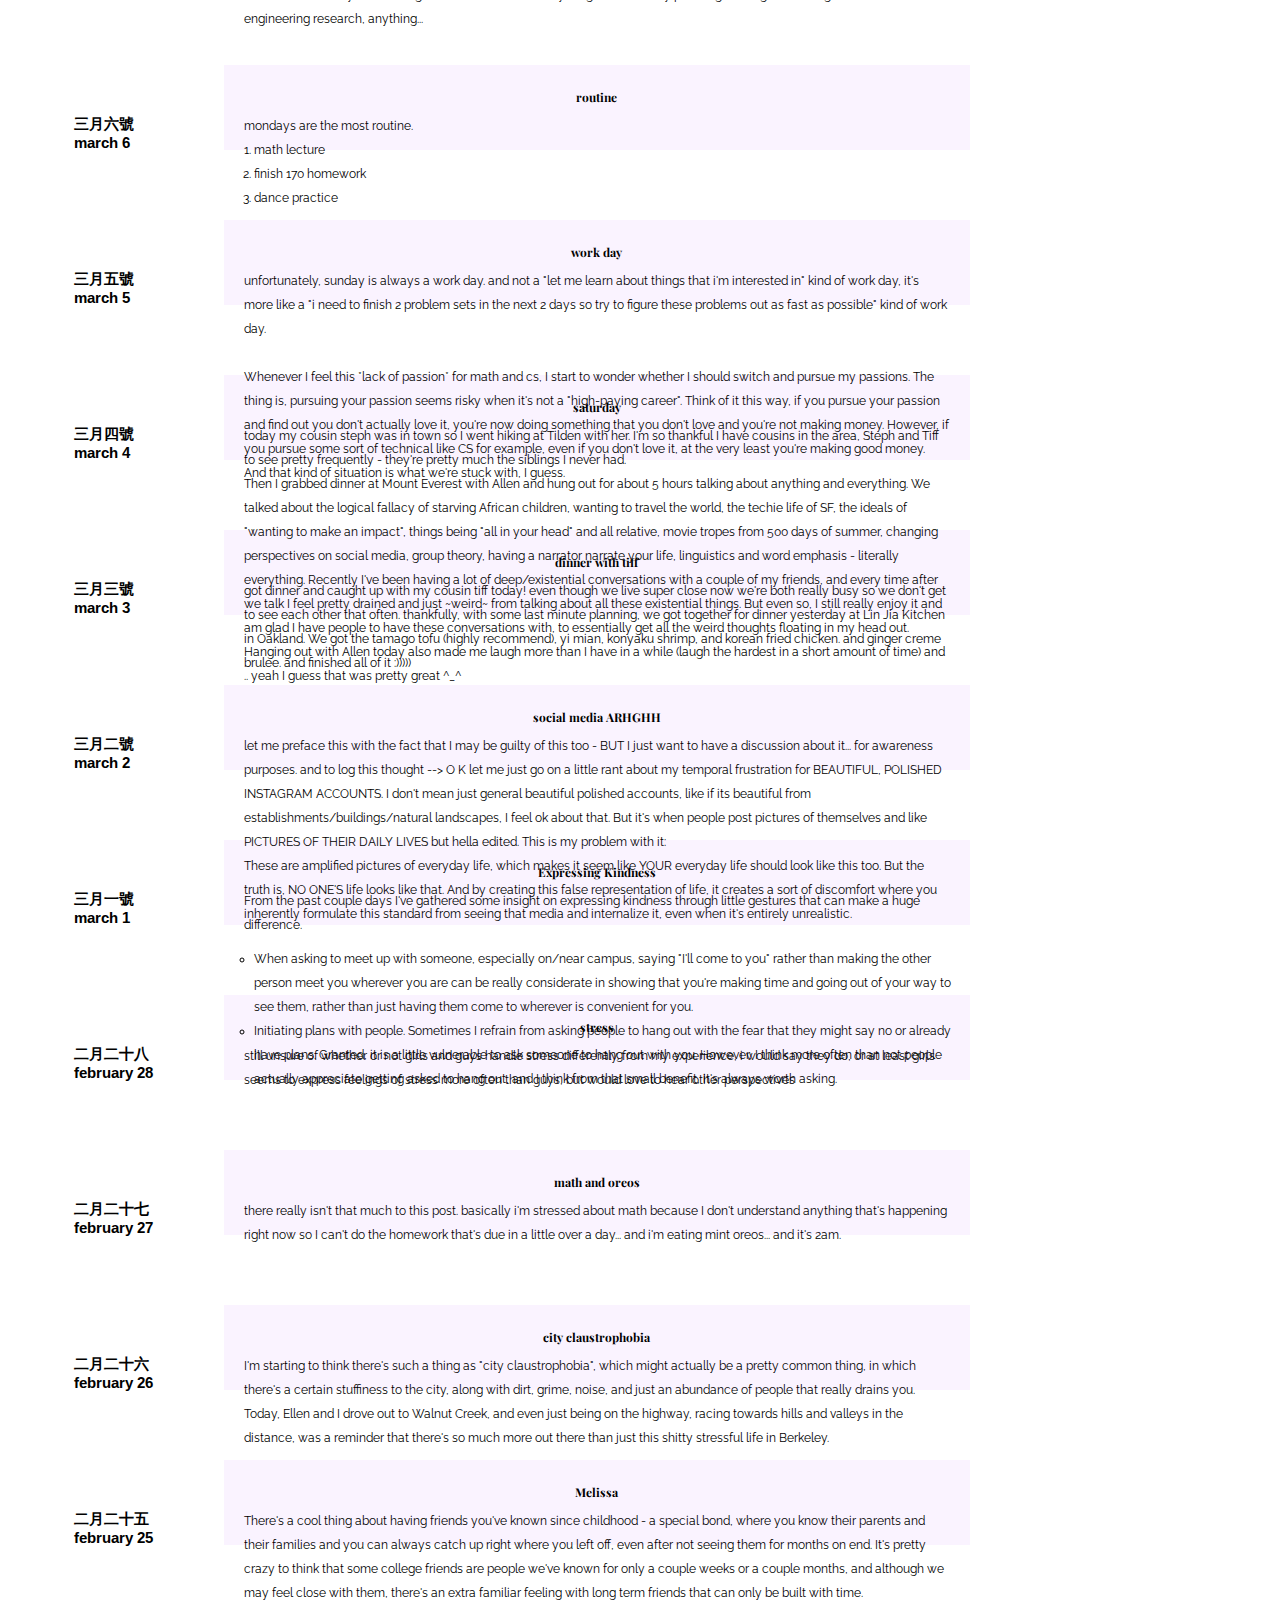
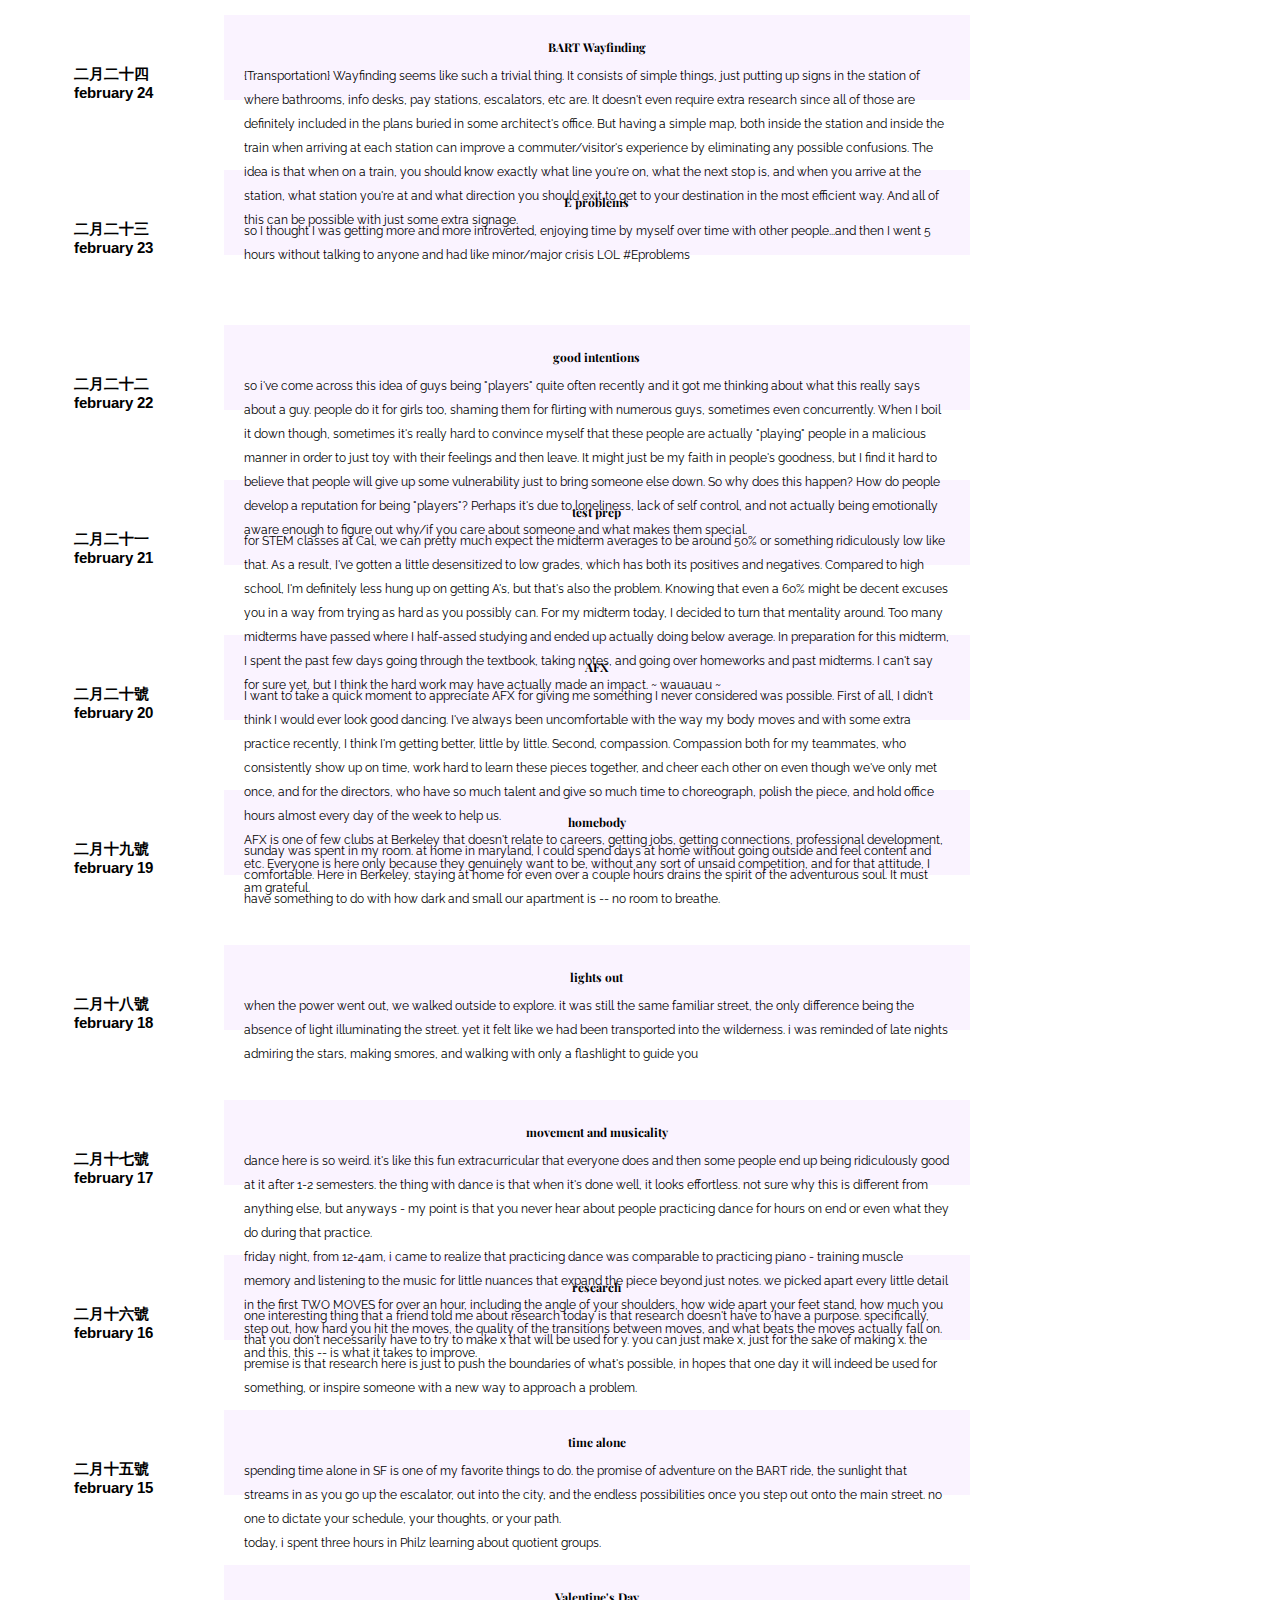
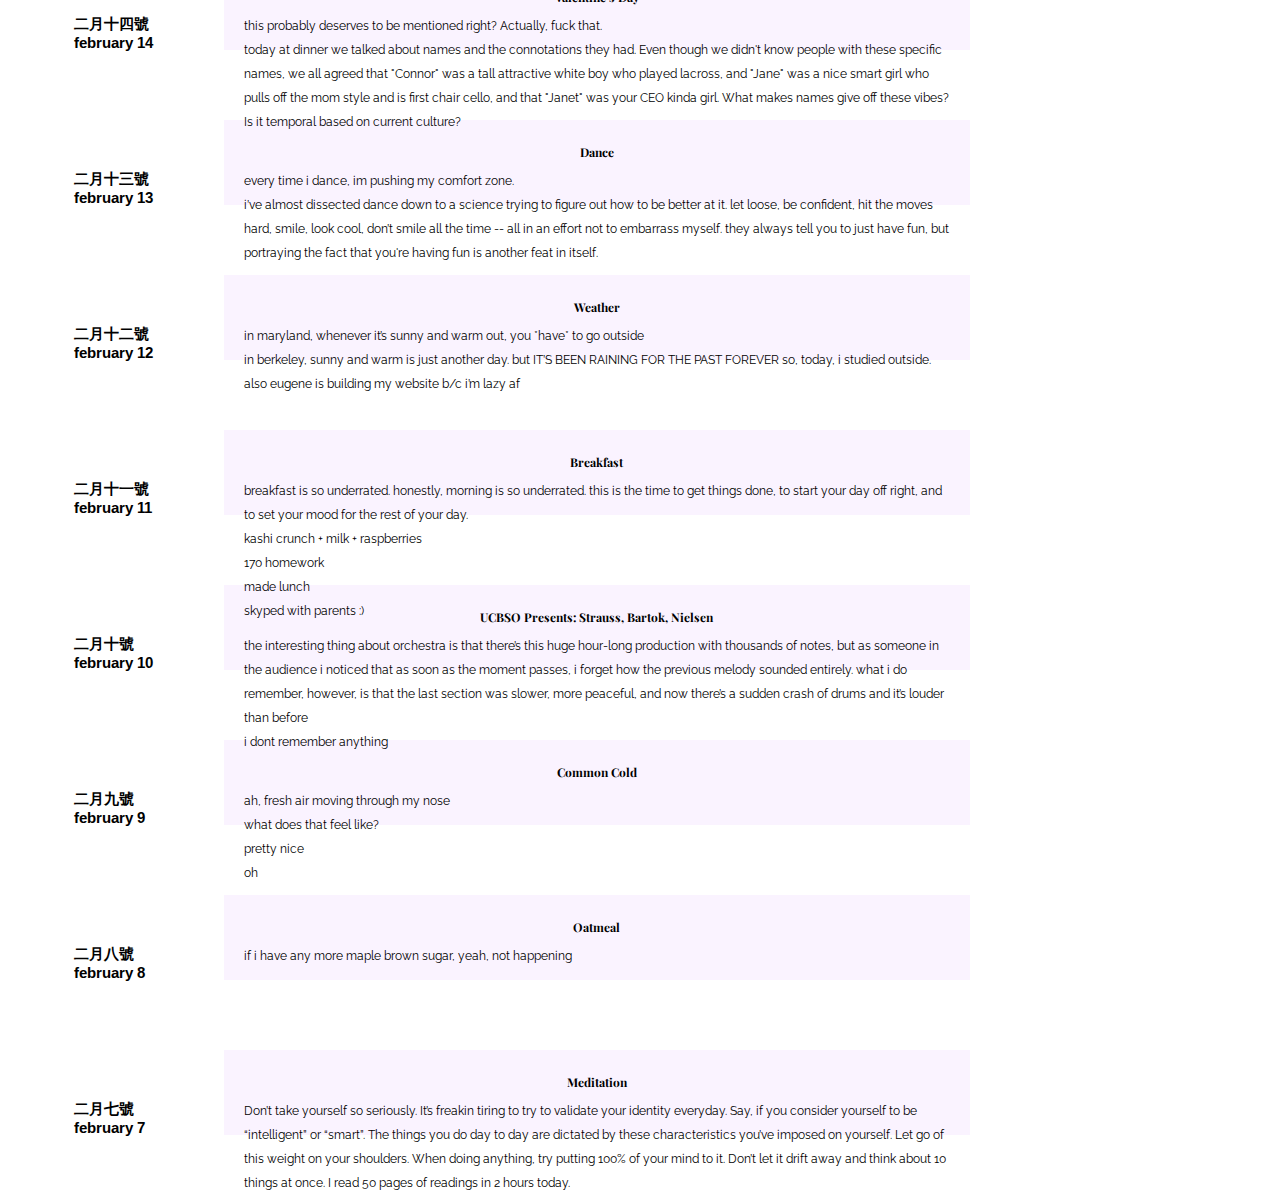
==== commit 9294bd56: "Update index.html" ====
--- a/blog/index.html
+++ b/blog/index.html
@@ -23,6 +23,19 @@
 			</div>
 		</div>
 		<div class = 'main'>
+			<div class ='58'> 
+				<div class = 'date'>
+					<img id = 'stickynote' src="assets/img/stickynote.png">					
+					<div class = 'chinese'>三月二號</div>
+					<div class = 'english'>march 2, 2021</div> 
+				</div>
+				<div class = 'postgrad'> 
+					<div class = 'title'>i'm back</div>
+					<div class = 'text'> first day back from denver, we went to costco today! had some fire pineapple peach kevita. i did an inventory of the kitchen and realized we have so. many. snacks. unrelatedly, it's hackweek at work this week. i didn't have a specific team or project, i made this new hire guide. but i finished it in one day and now i have nothing to do. i just stared at my computer and tabbed through different tabs.... i think sometimes when you're not sure what to do you need to step away from the computer and just clear your mind. give it space to wander, search, explore. and find where it wants to go. 
+						 </div>
+				</div>
+			</div>
+			</div>
 			<div class ='element'>
 			<div id = '57'> 
 				<div class = 'date'>
@@ -39,7 +52,6 @@
 			<div class ='element'>
 			<div id = '56'> 
 				<div class = 'date'>
-					<img id = 'stickynote' src="assets/img/stickynote.png">
 					<div class = 'chinese'>八月二十號</div>
 					<div class = 'english'>august 20, 2018</div> 
 				</div>
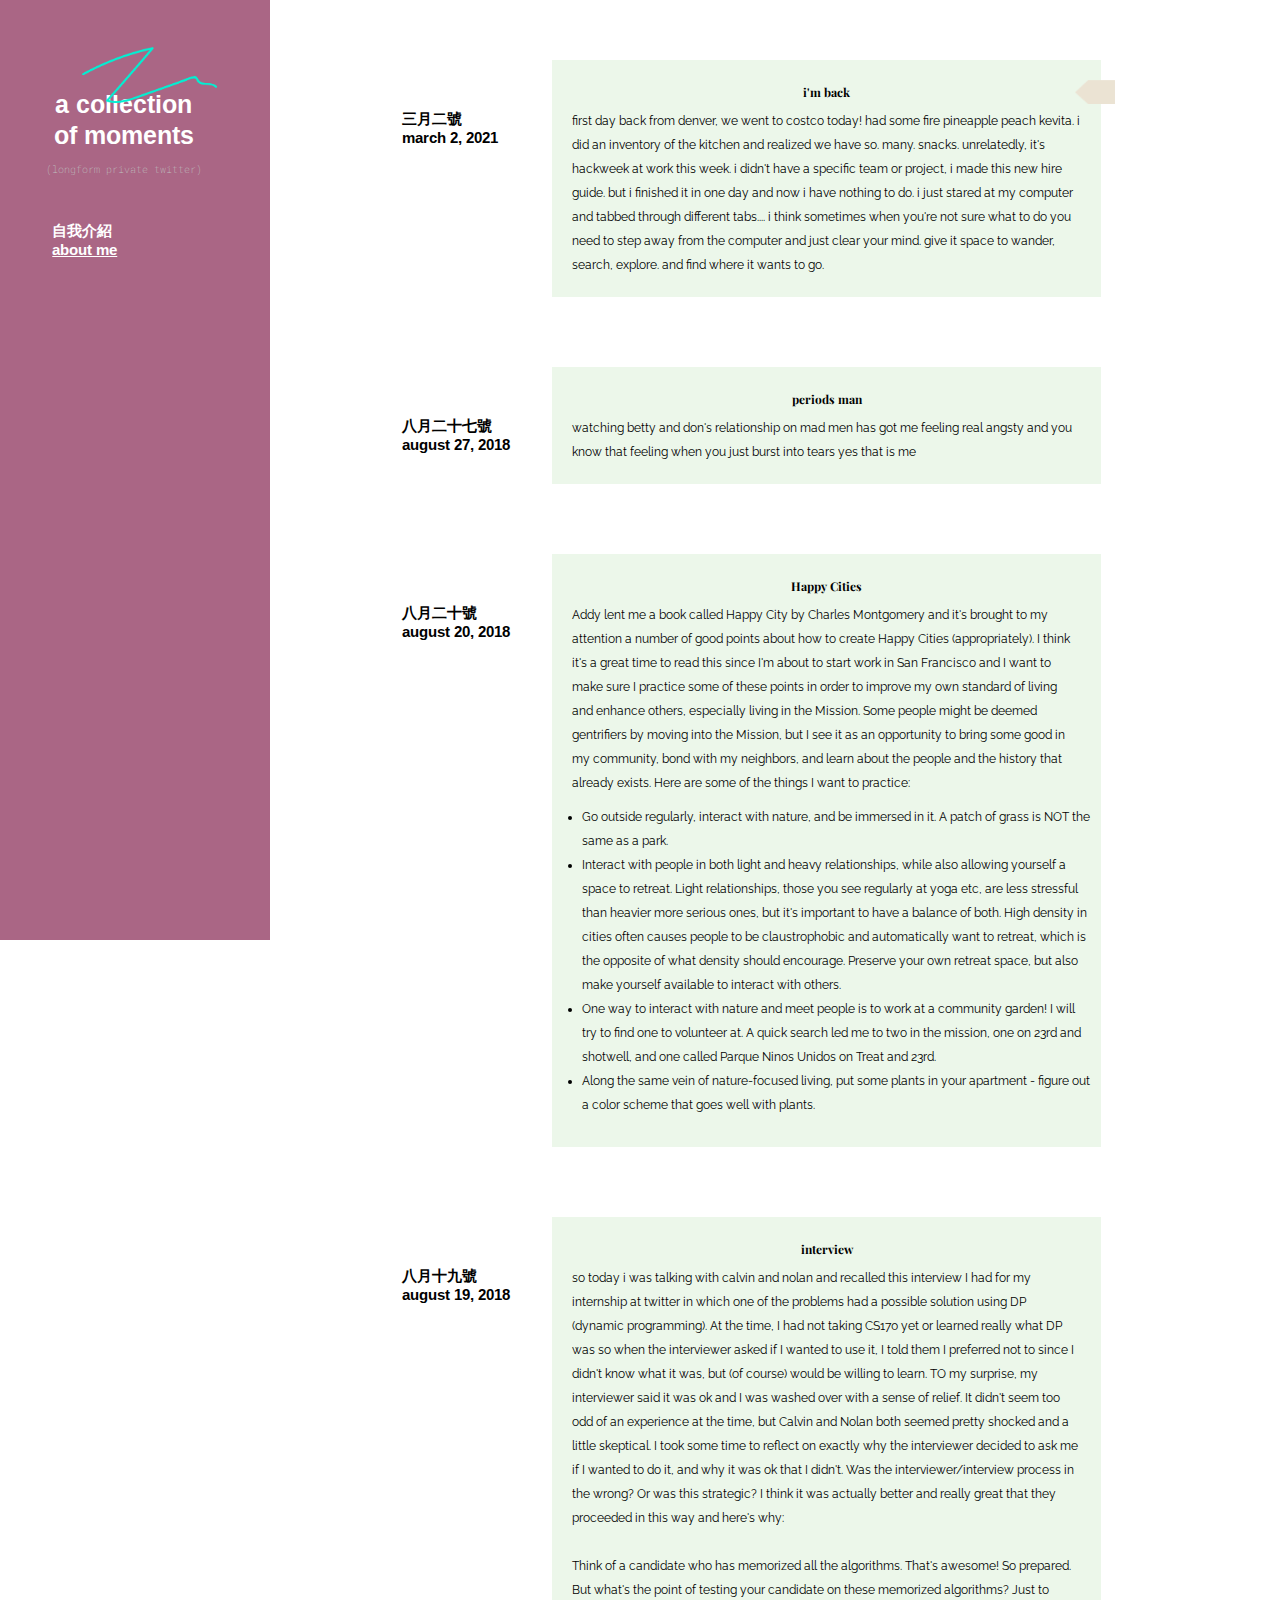
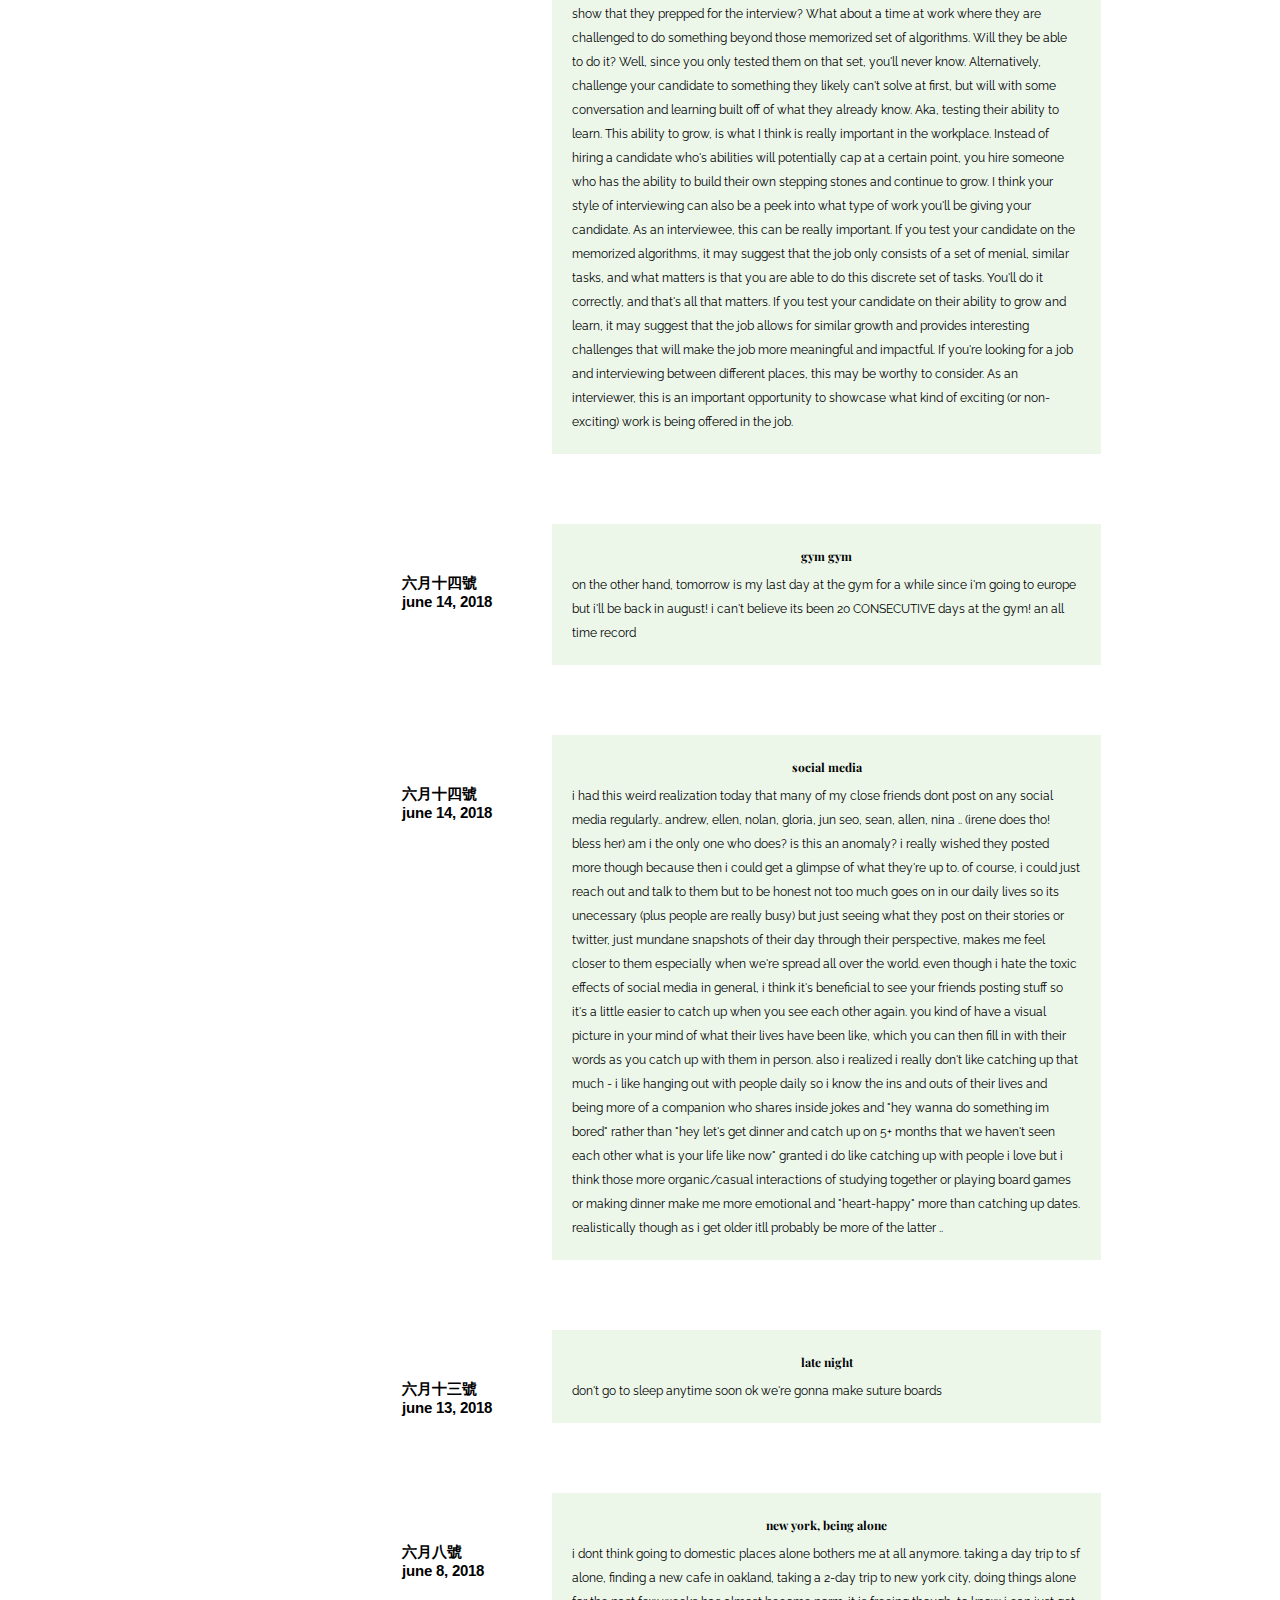
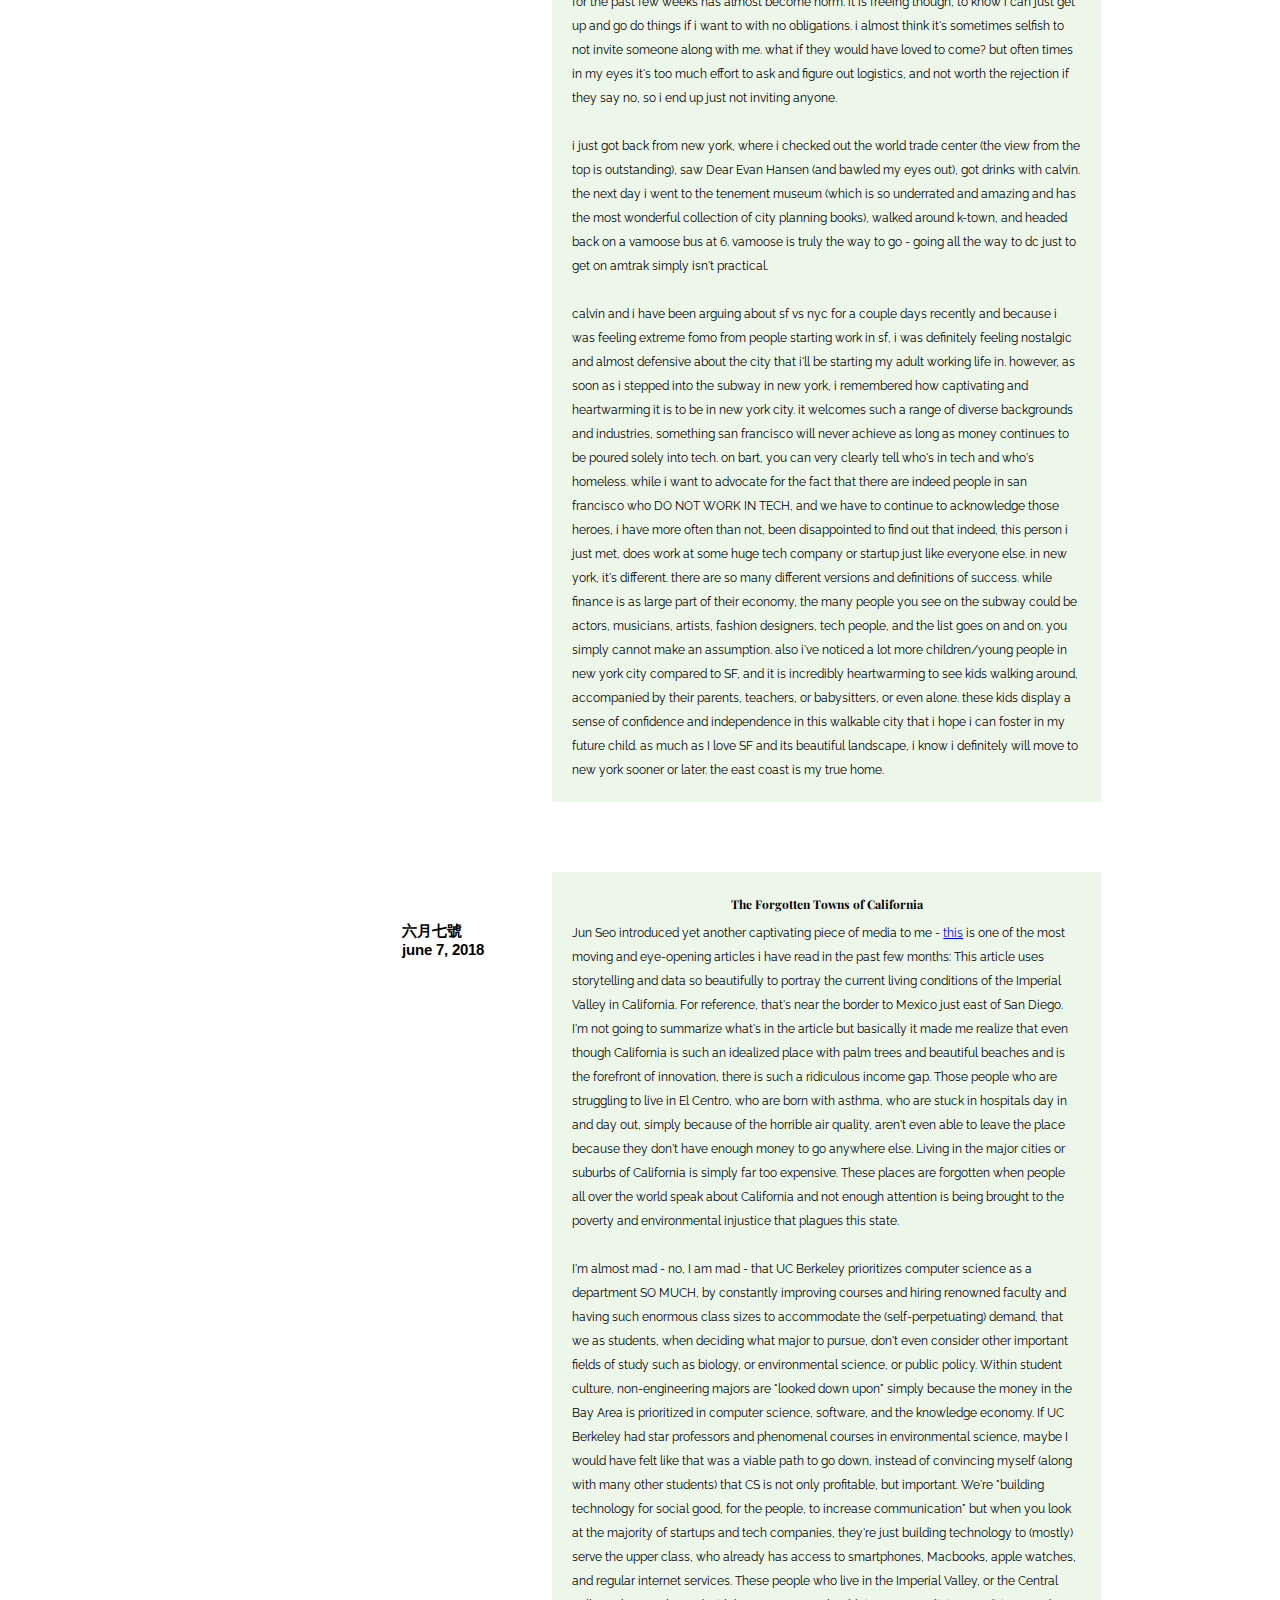
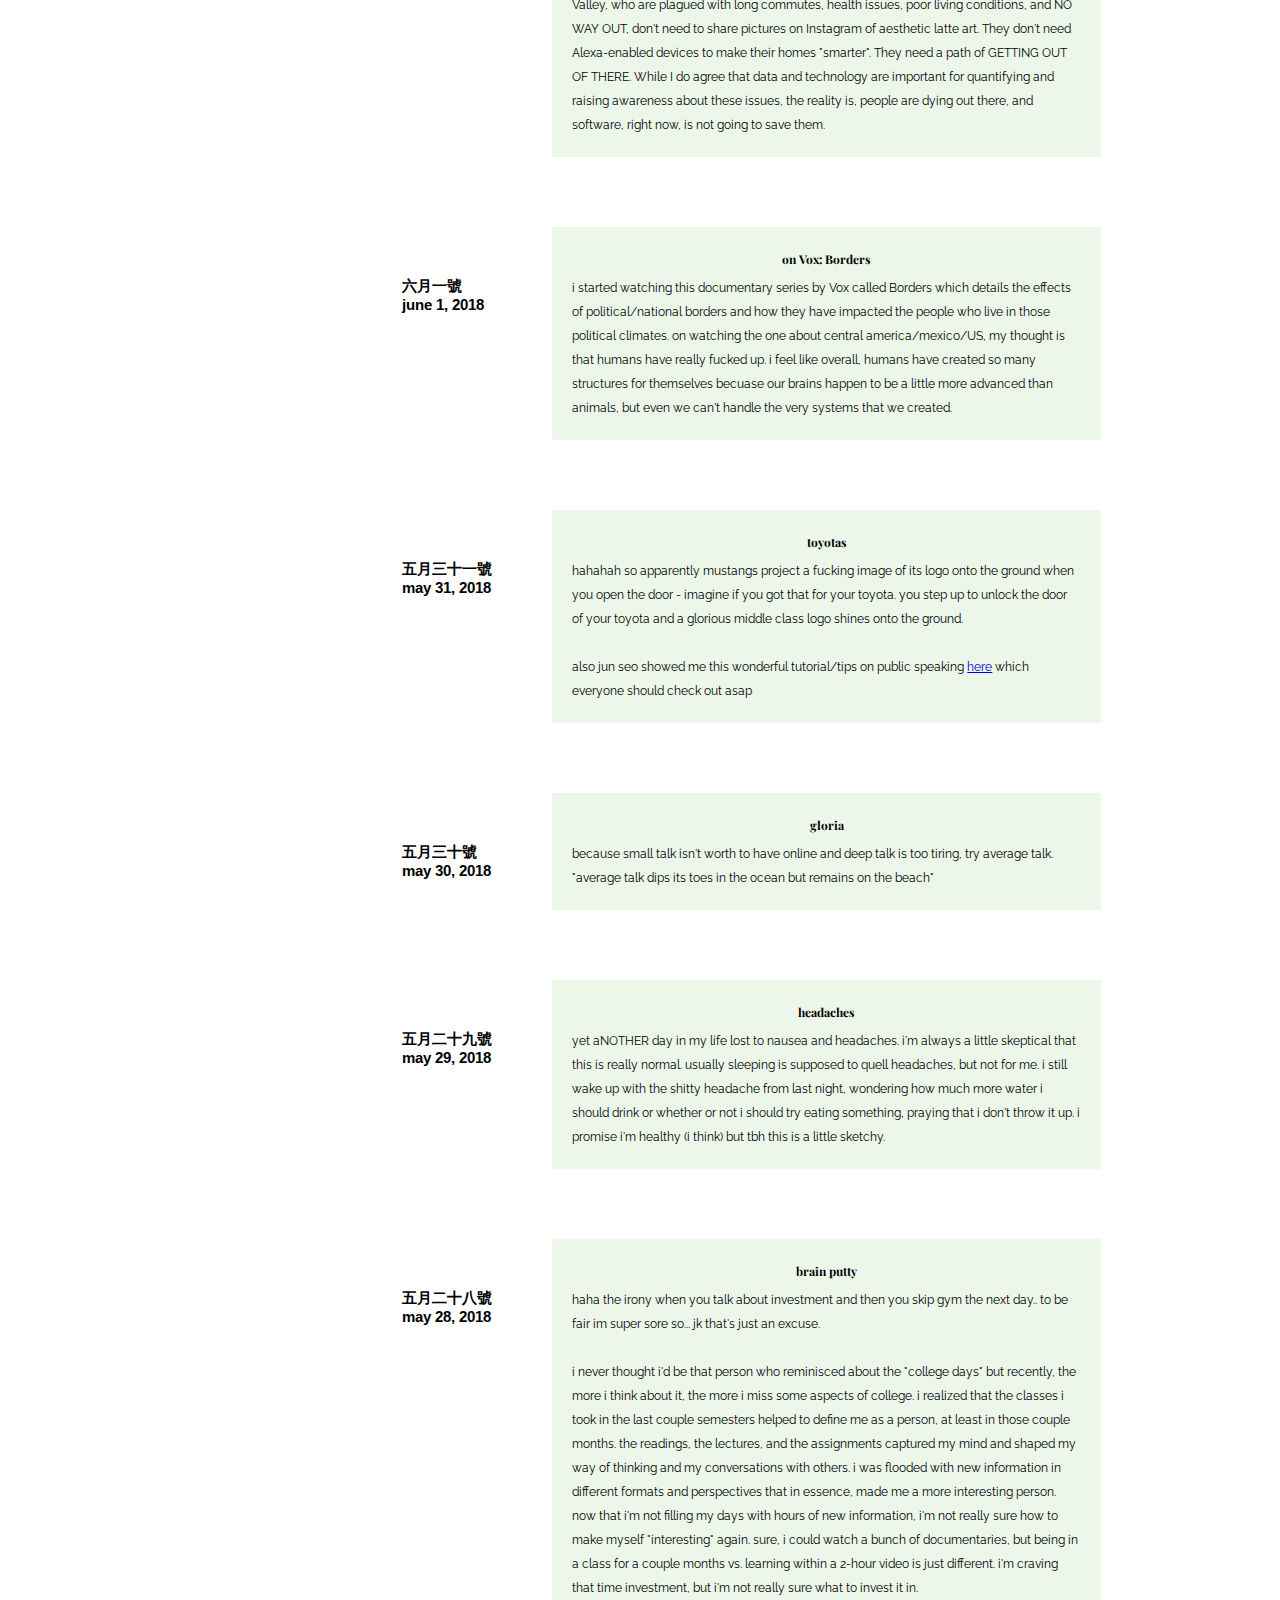
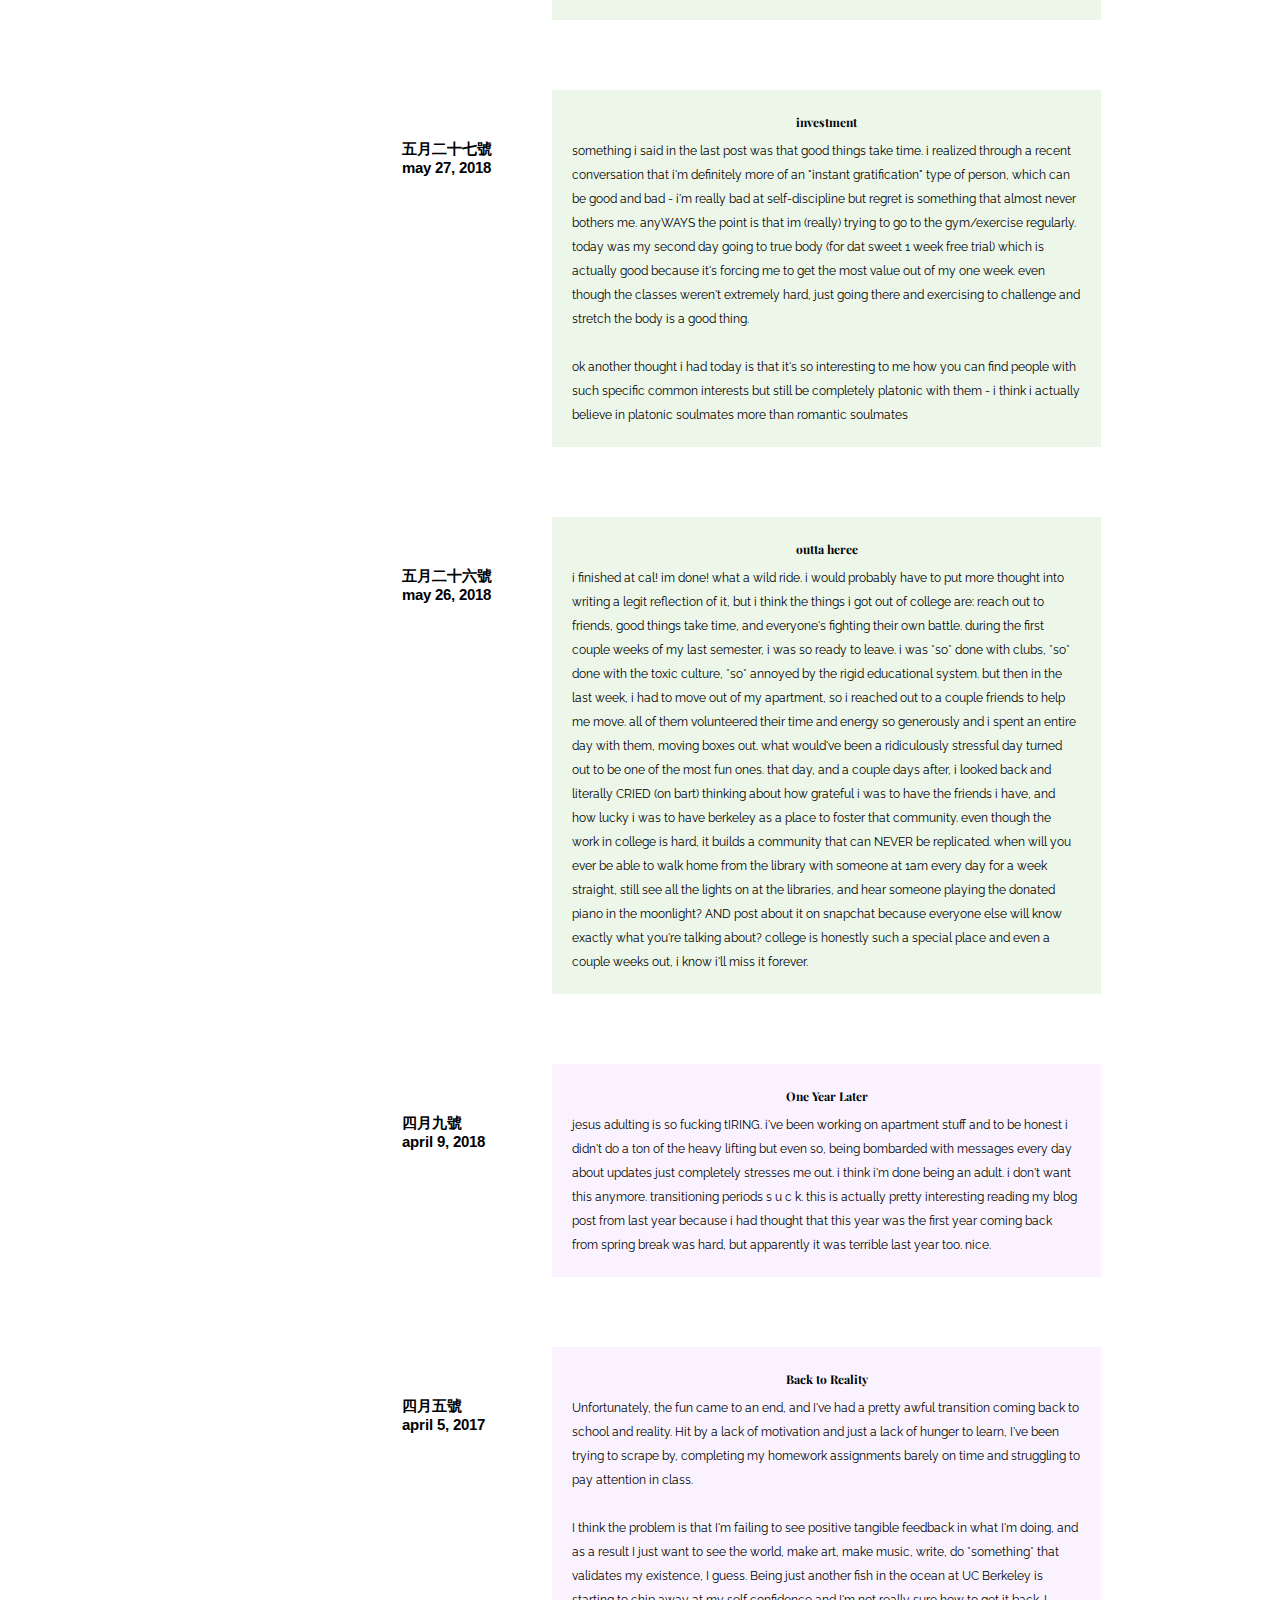
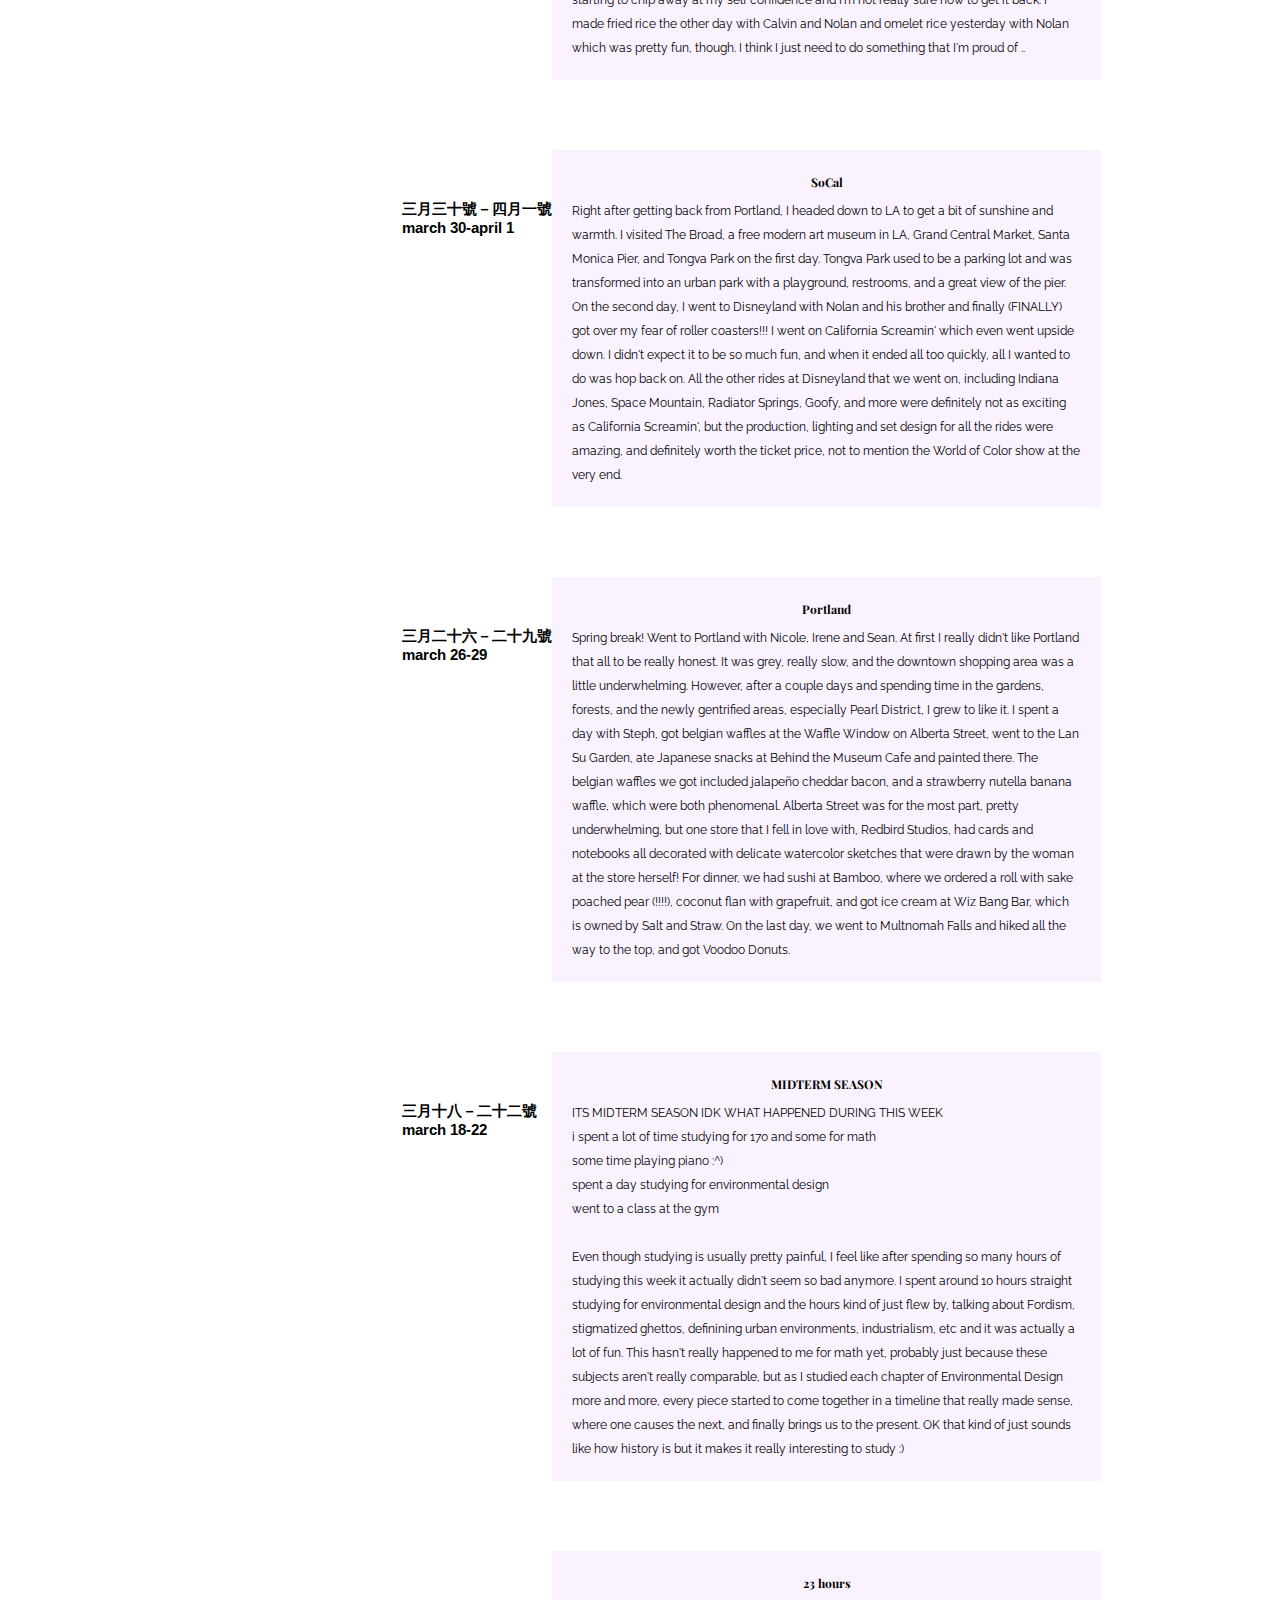
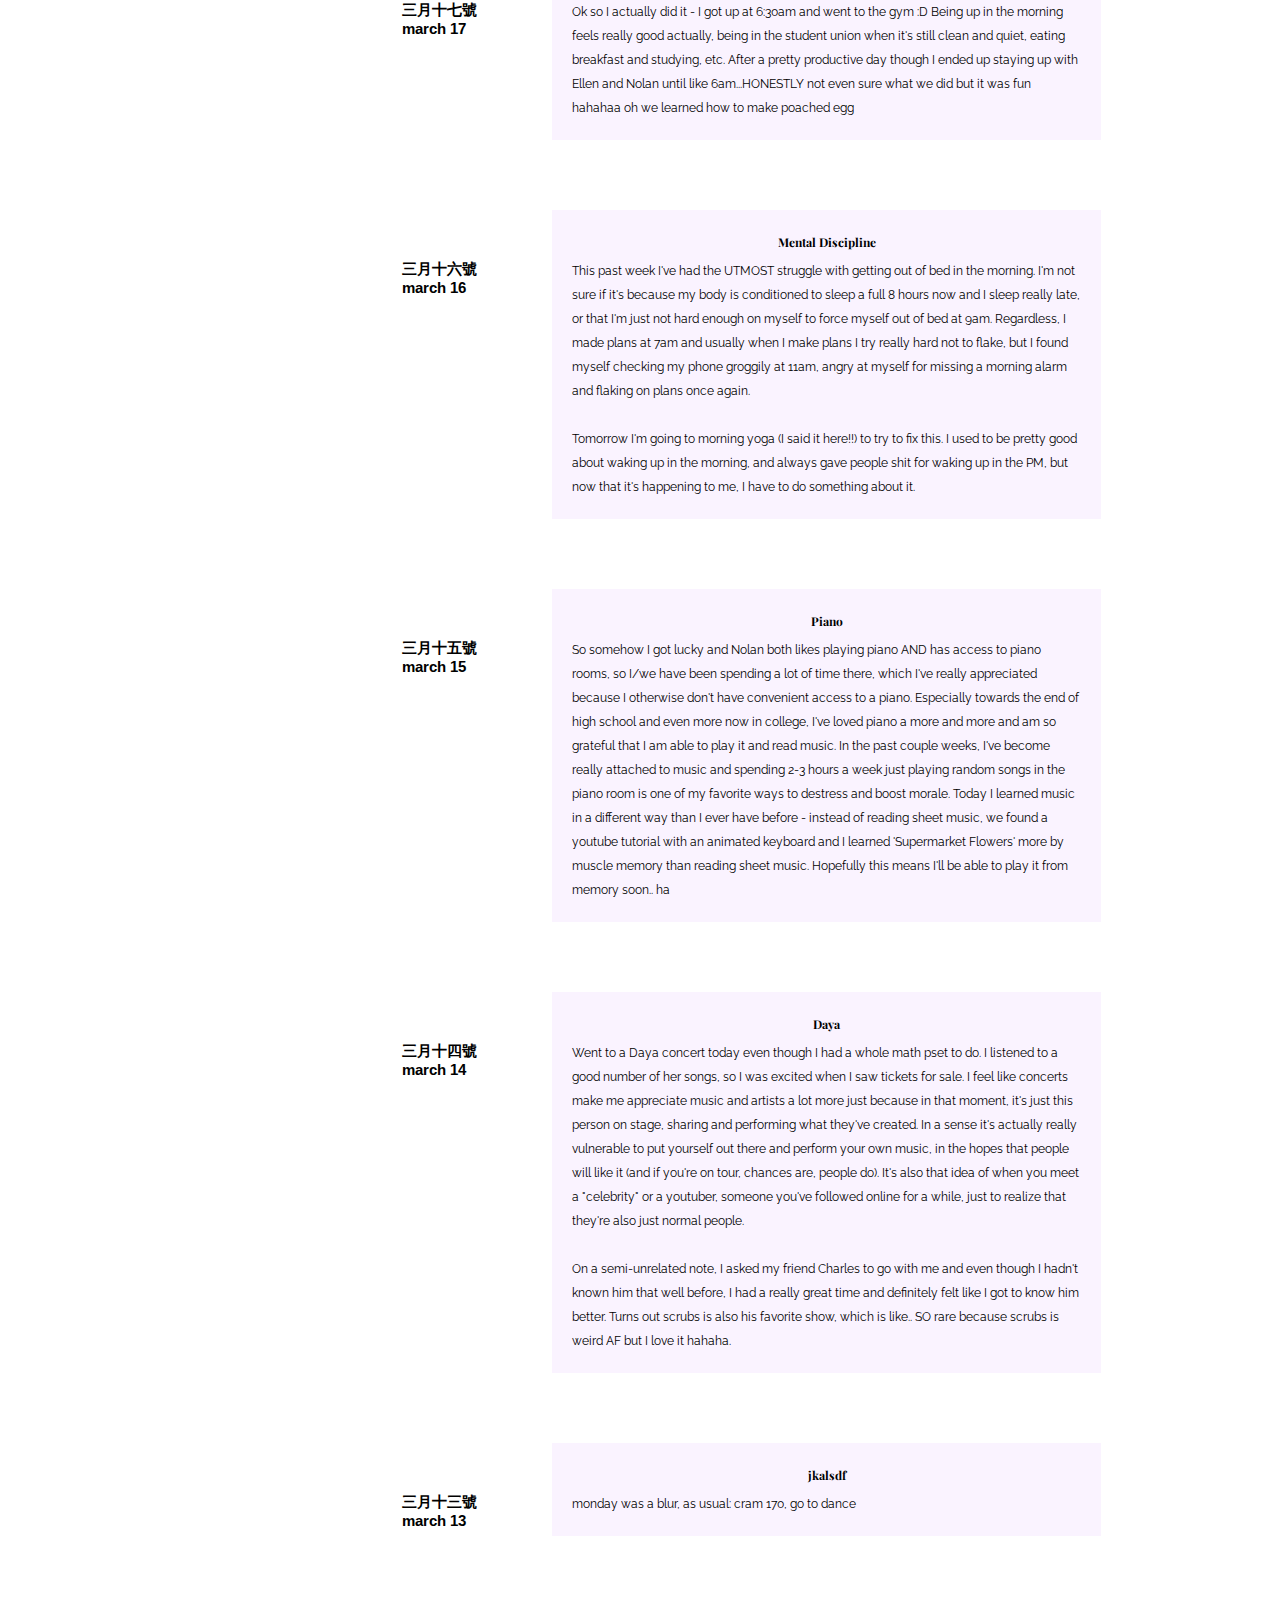
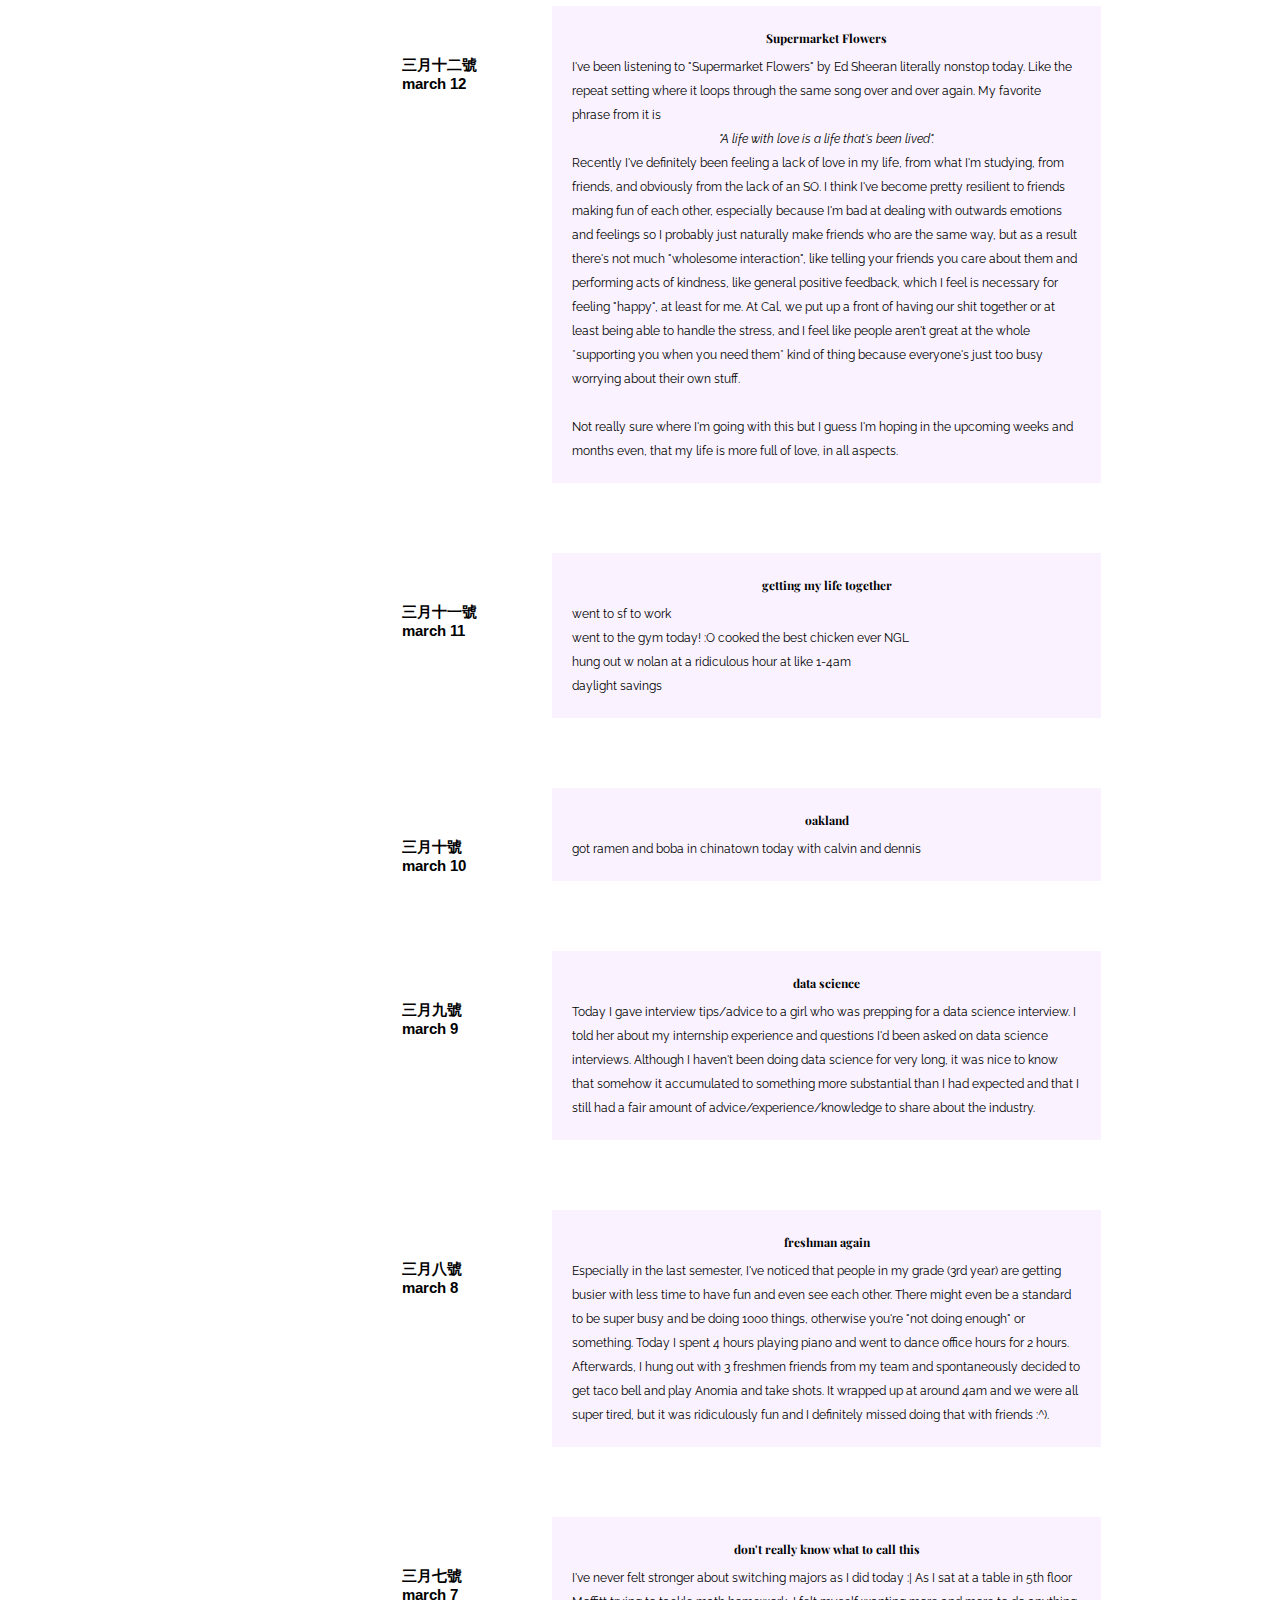
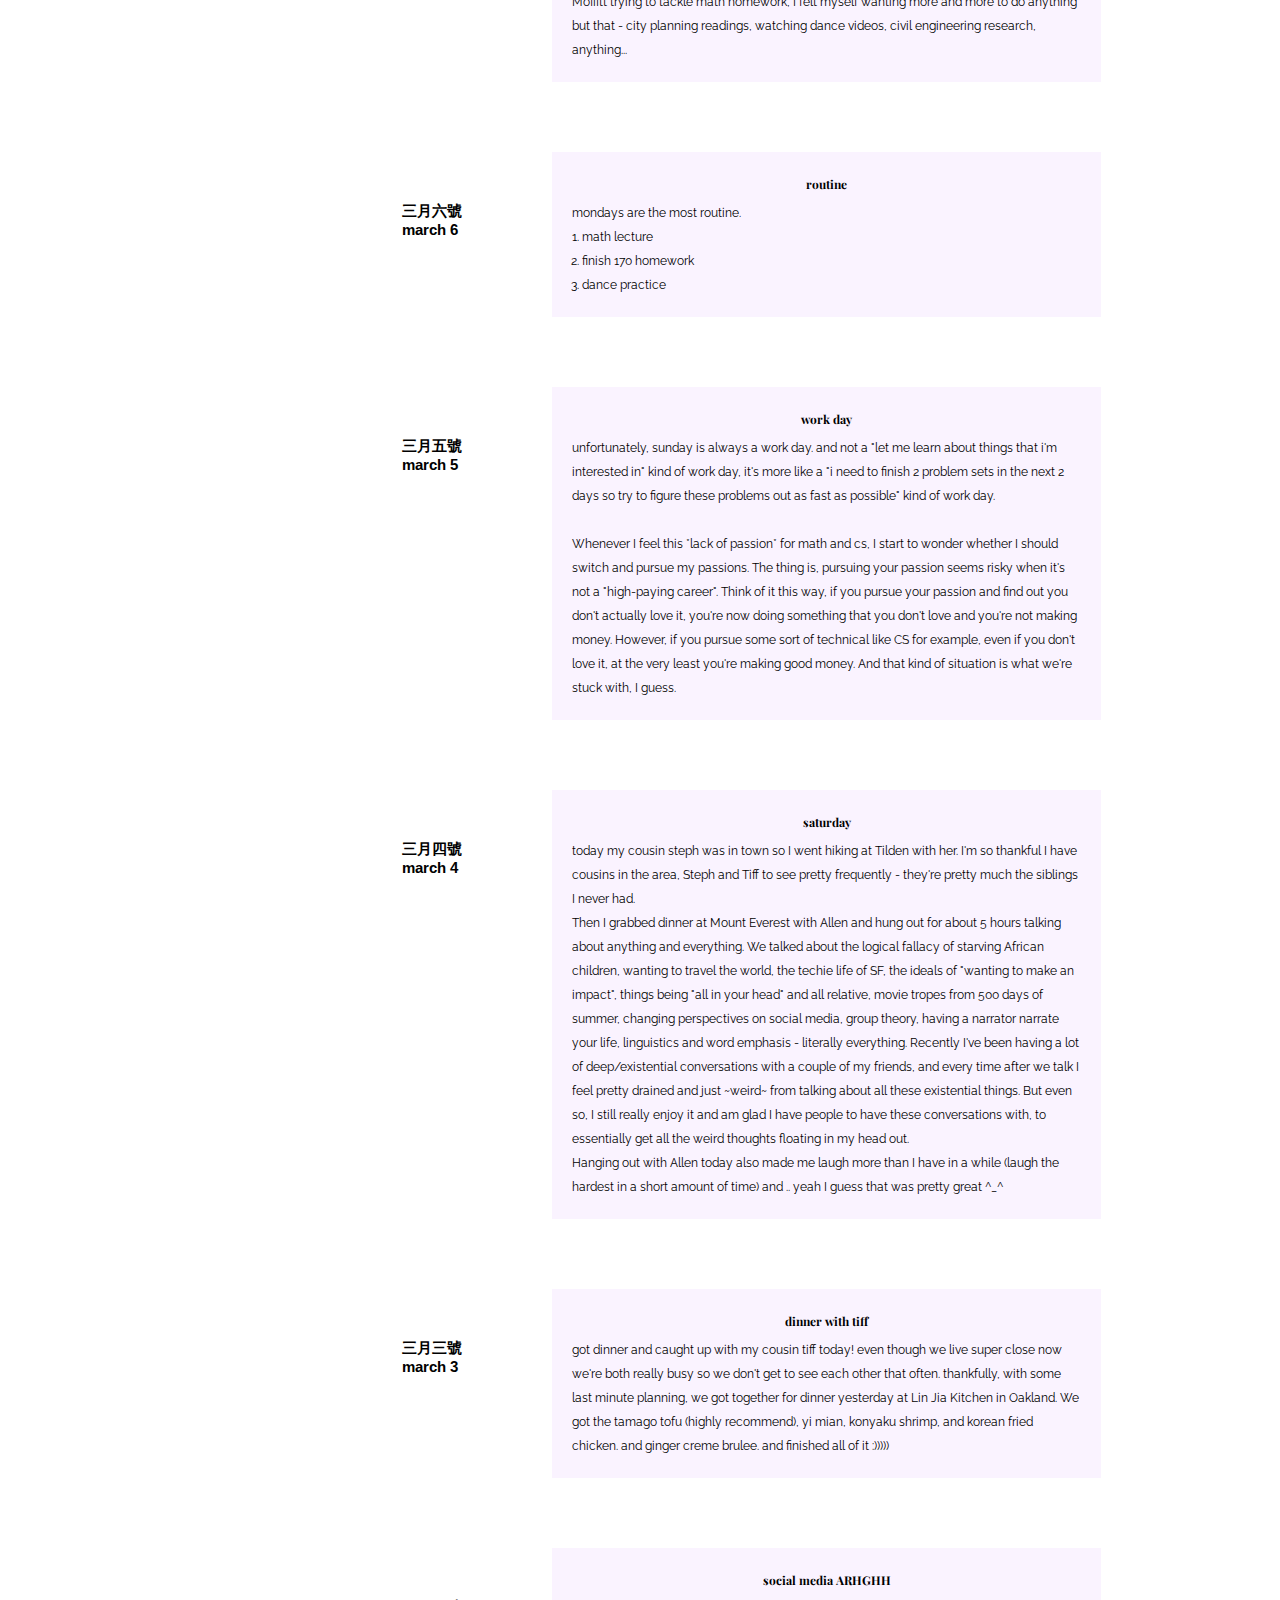
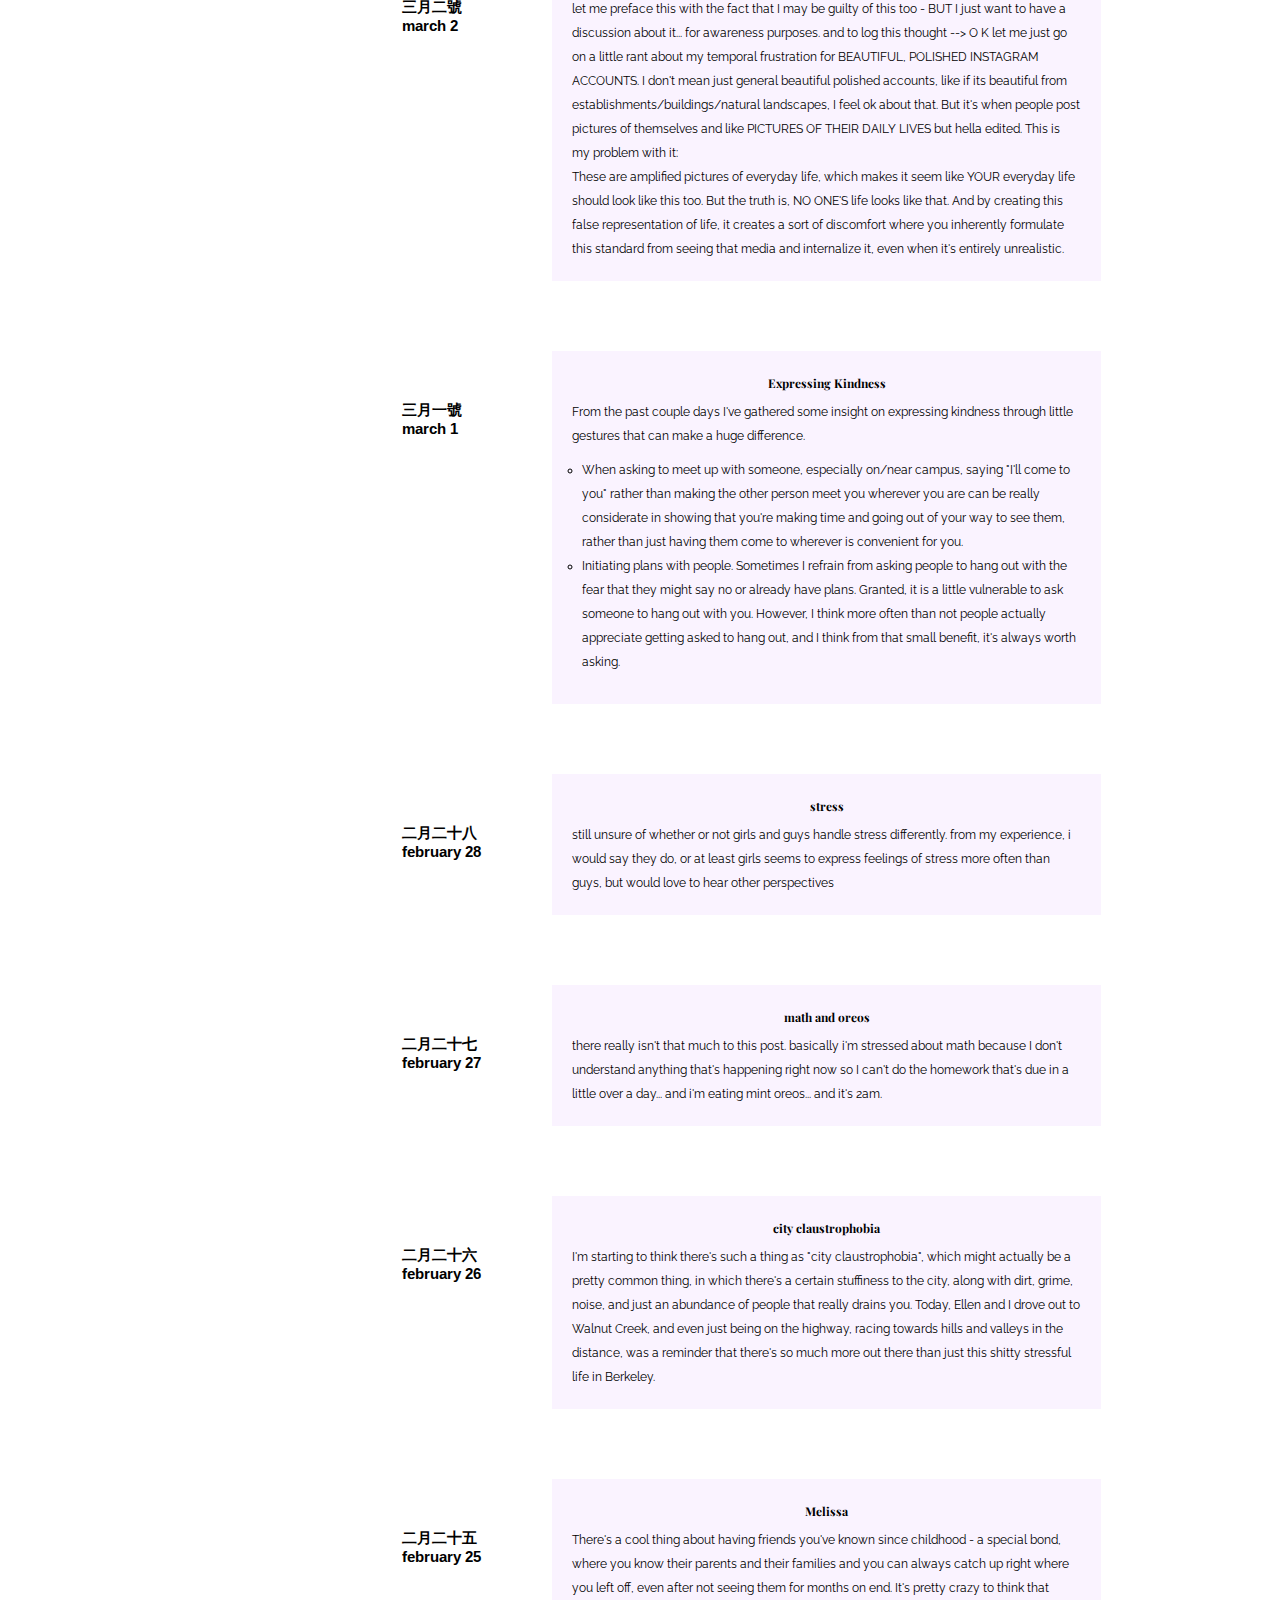
==== commit 702aeeeb: "Update index.html" ====
--- a/blog/index.html
+++ b/blog/index.html
@@ -23,6 +23,7 @@
 			</div>
 		</div>
 		<div class = 'main'>
+			<div class ='element'>			
 			<div class ='58'> 
 				<div class = 'date'>
 					<img id = 'stickynote' src="assets/img/stickynote.png">					
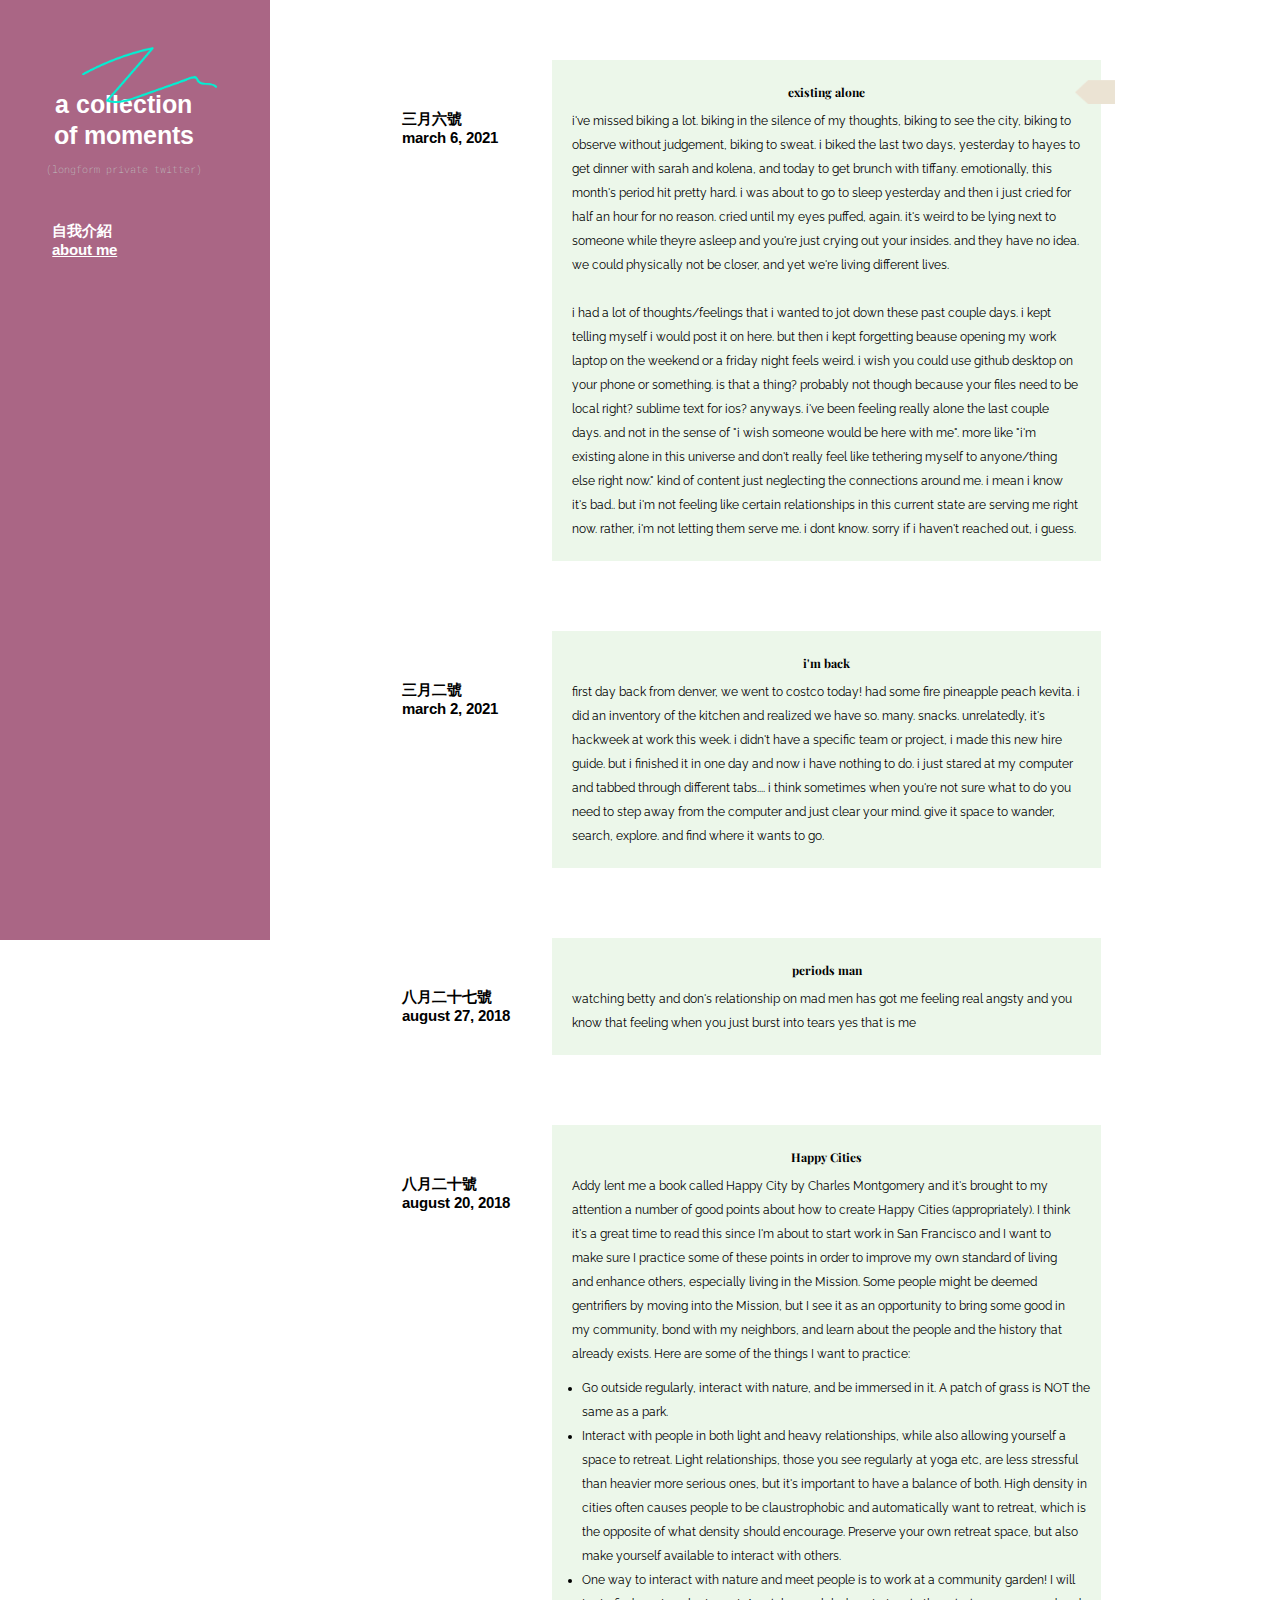
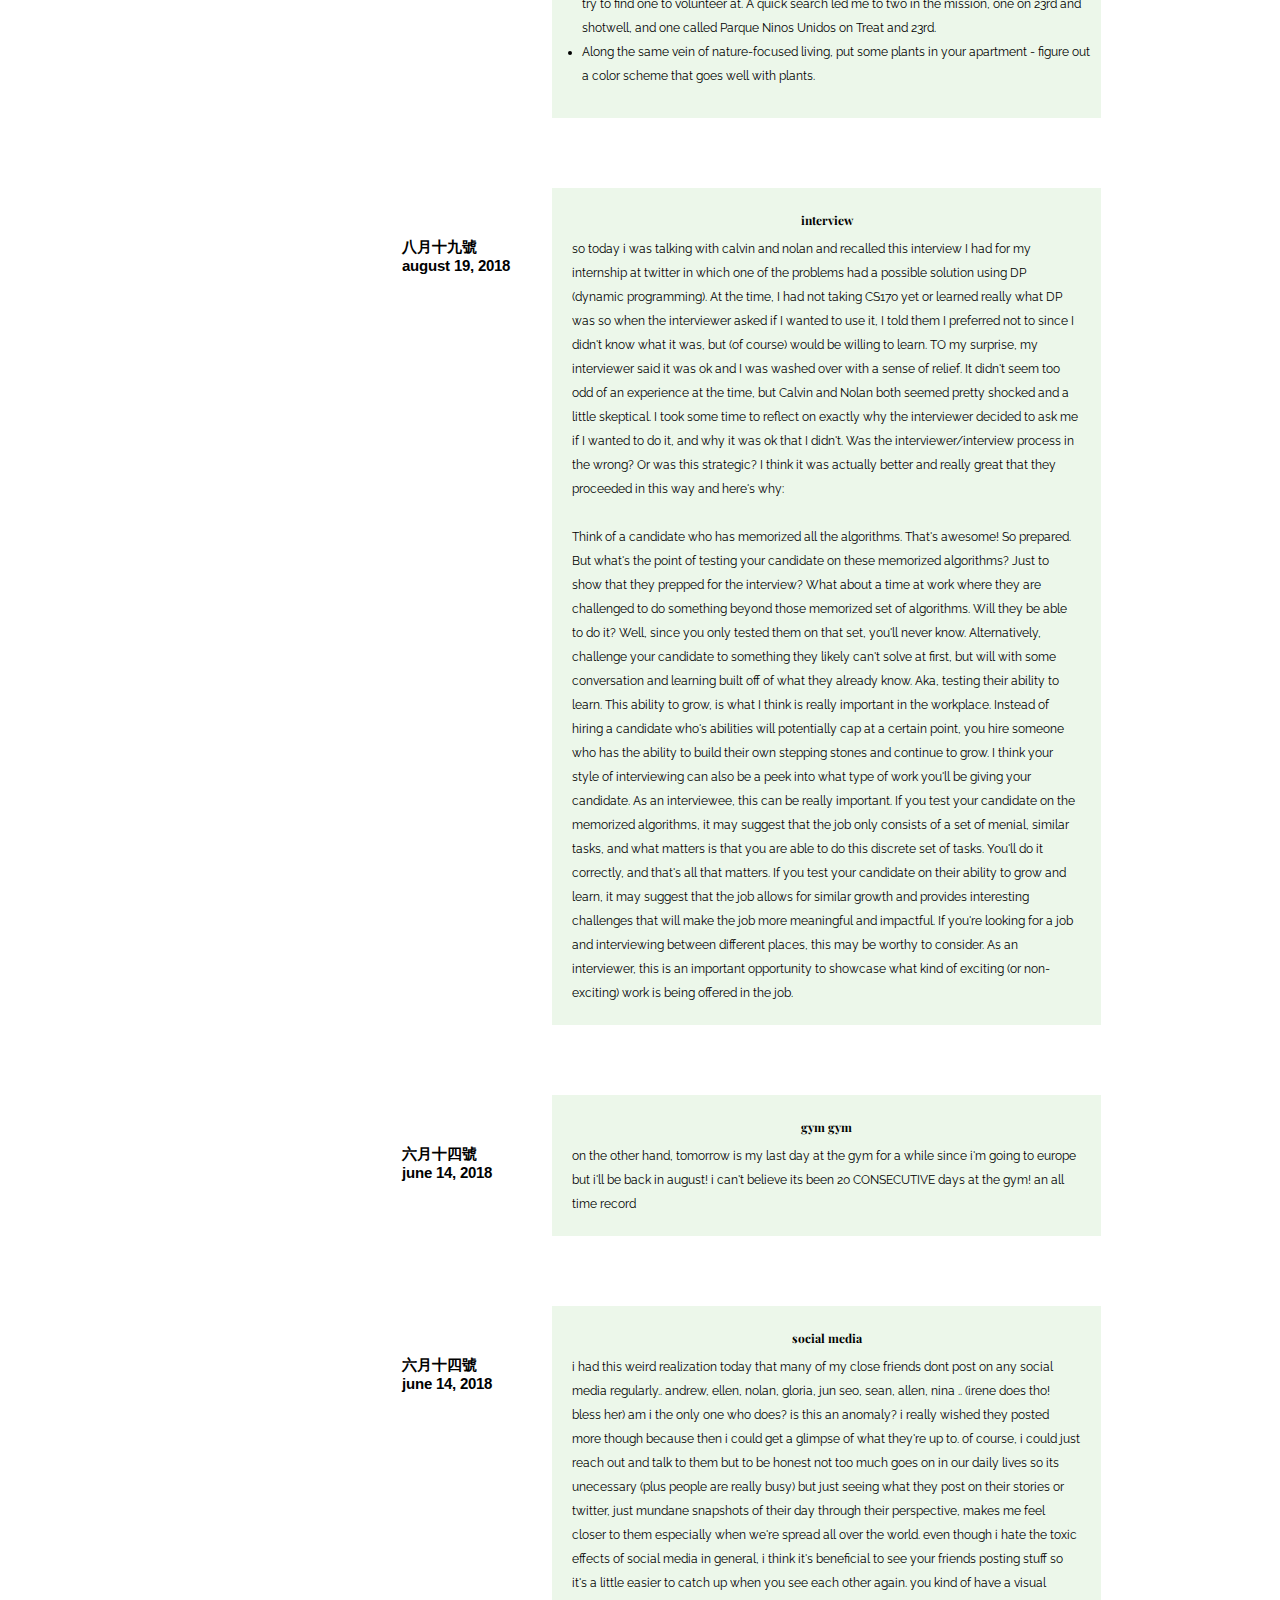
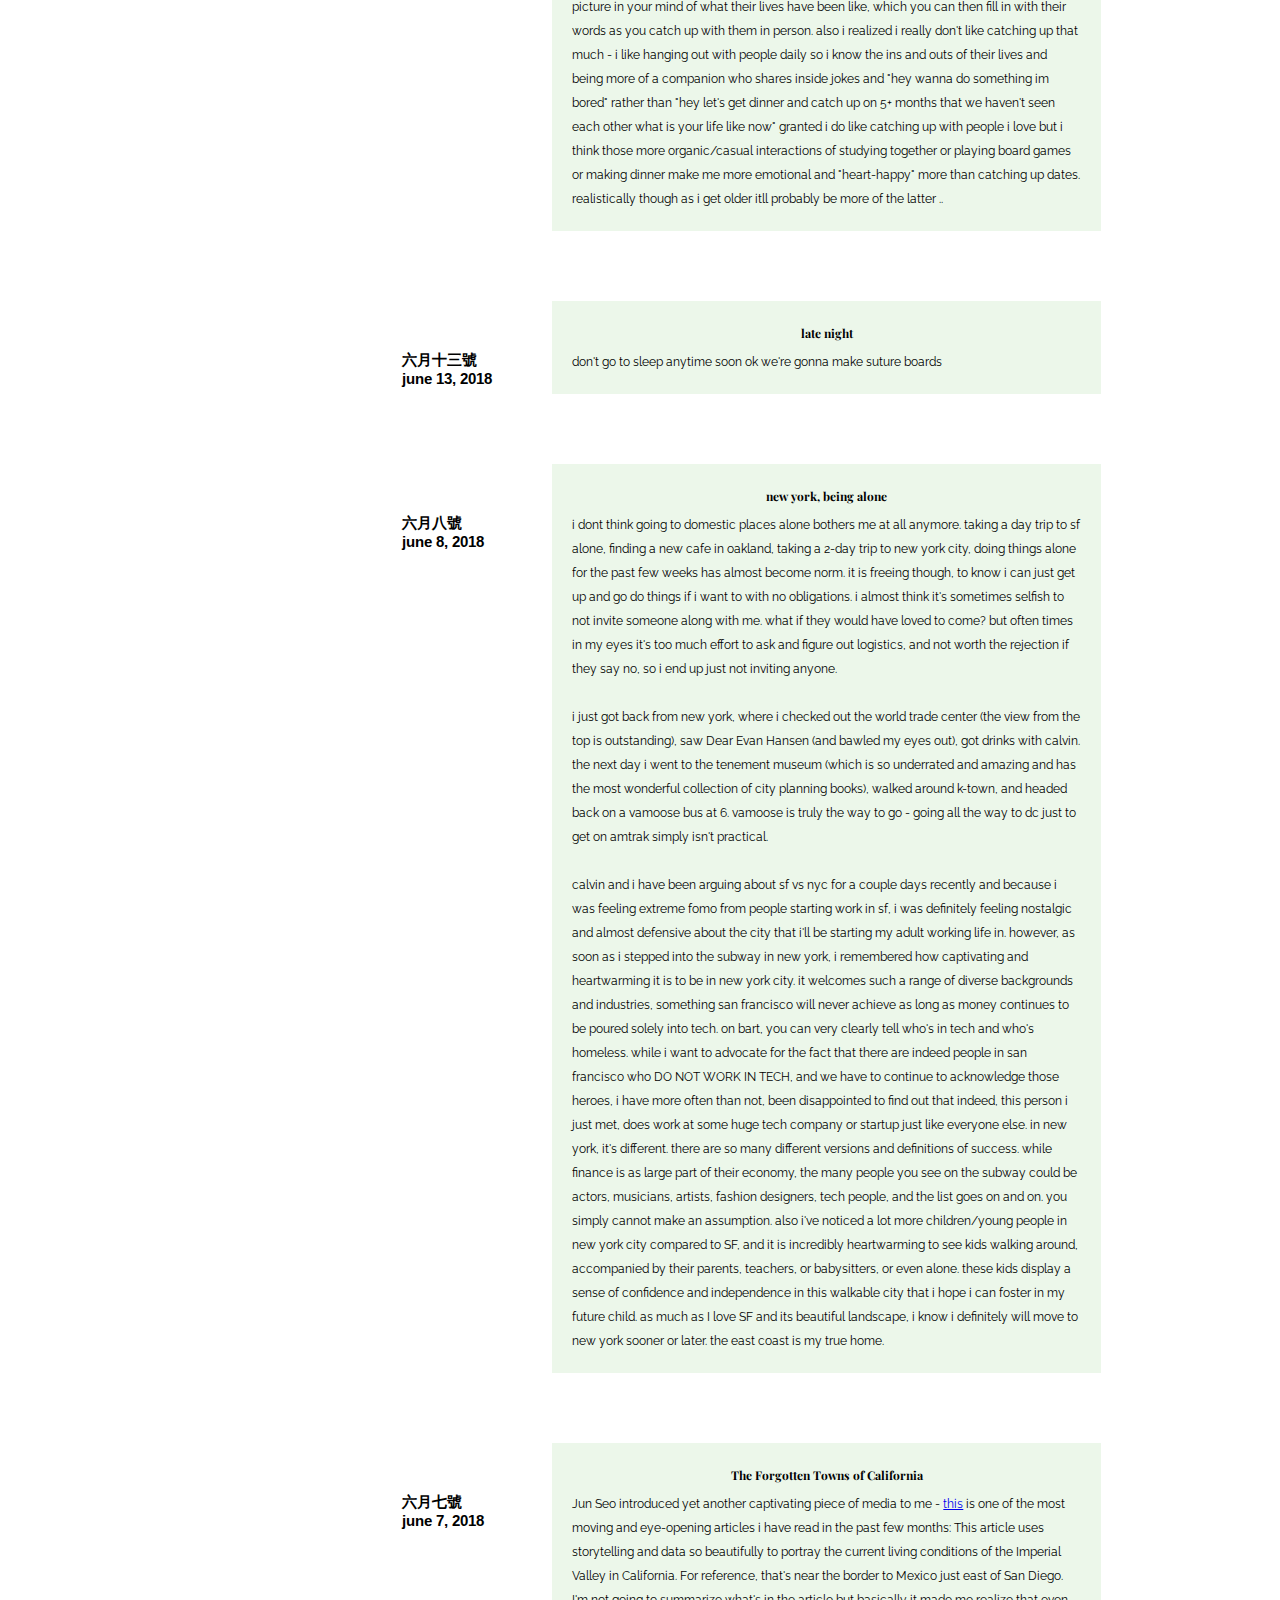
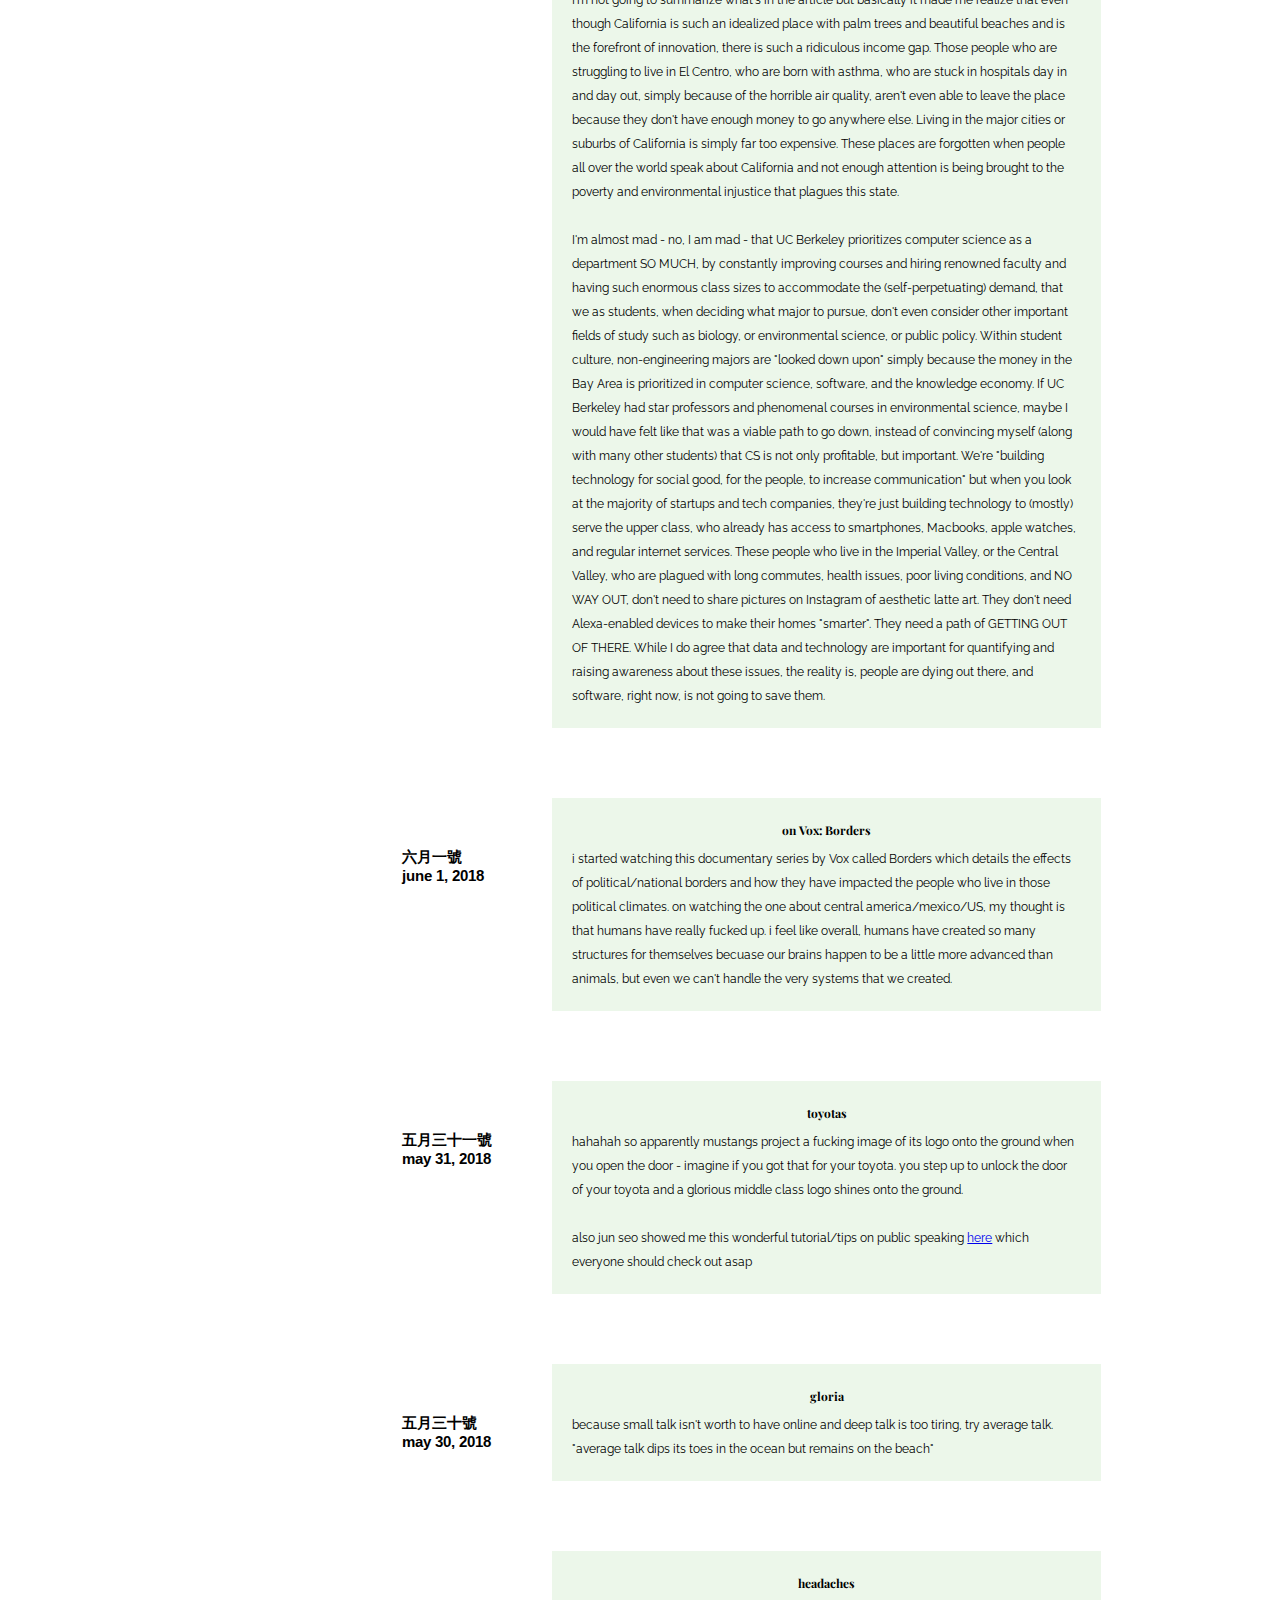
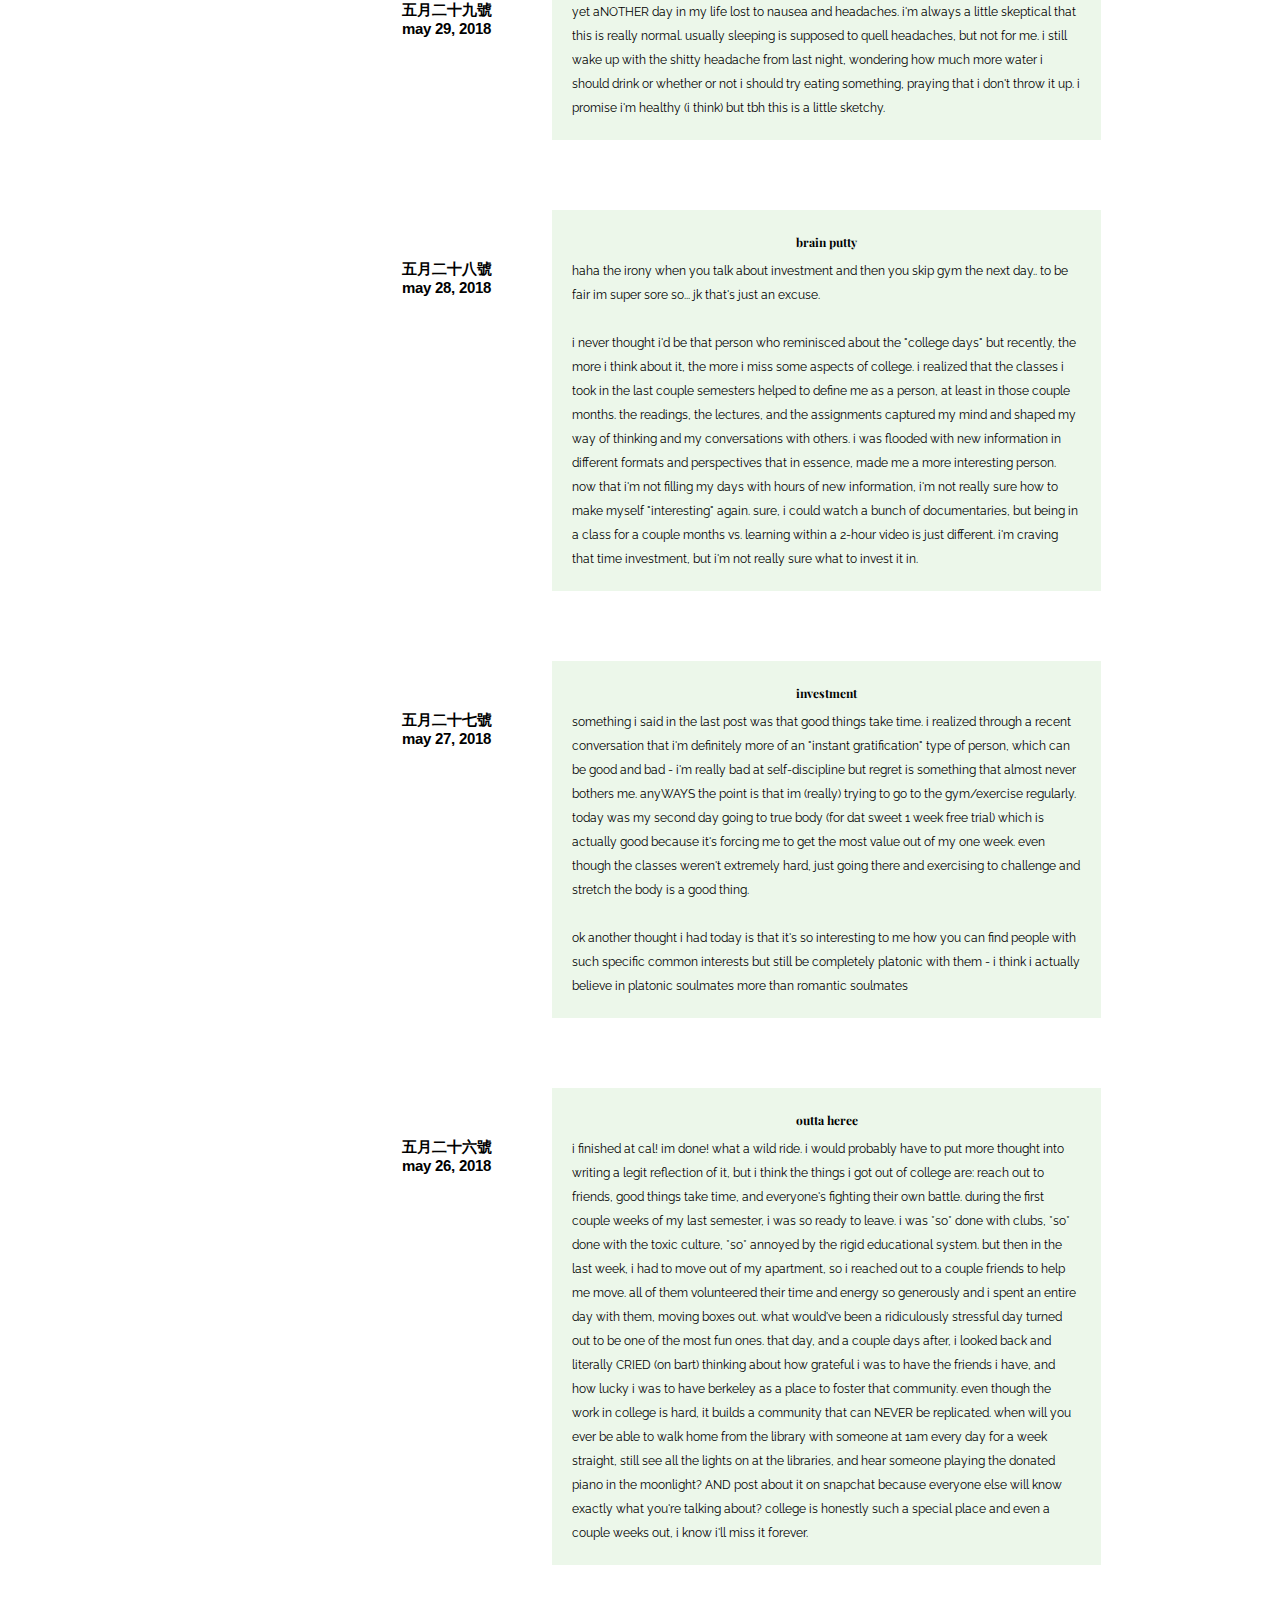
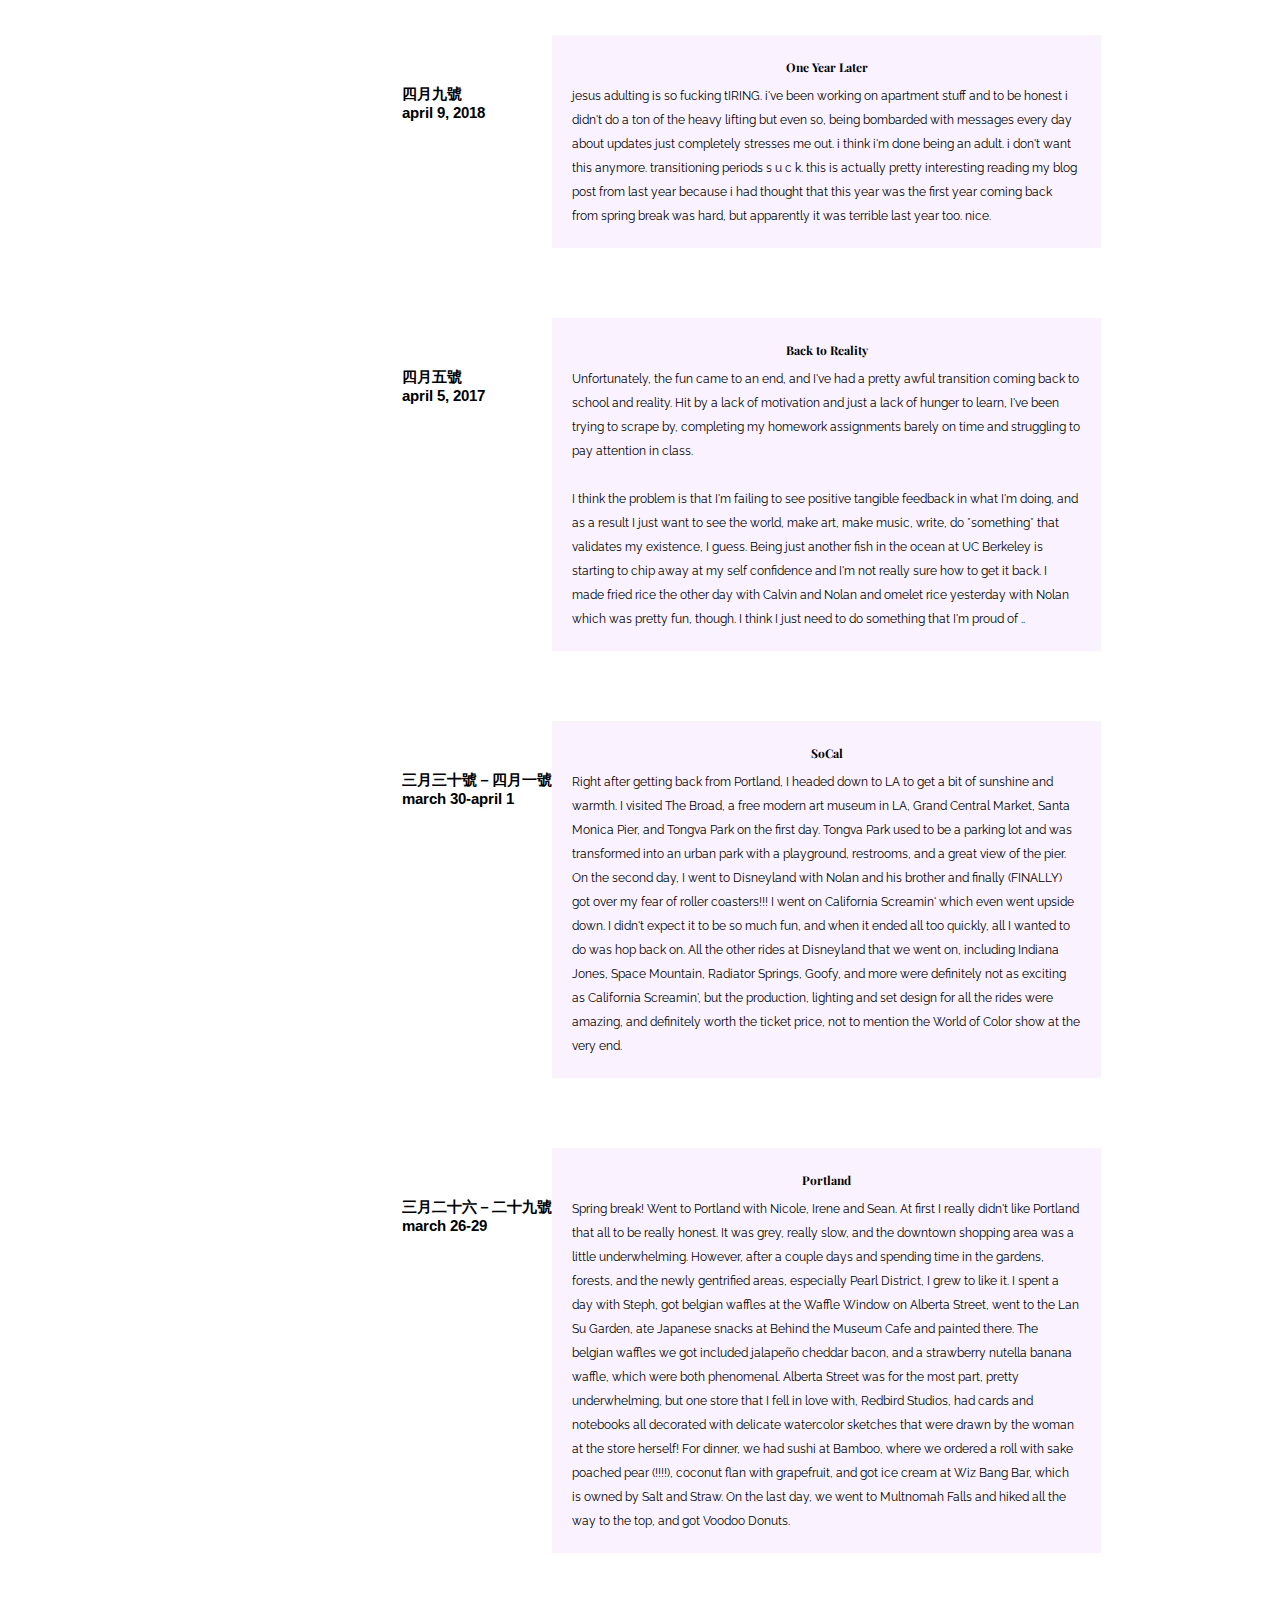
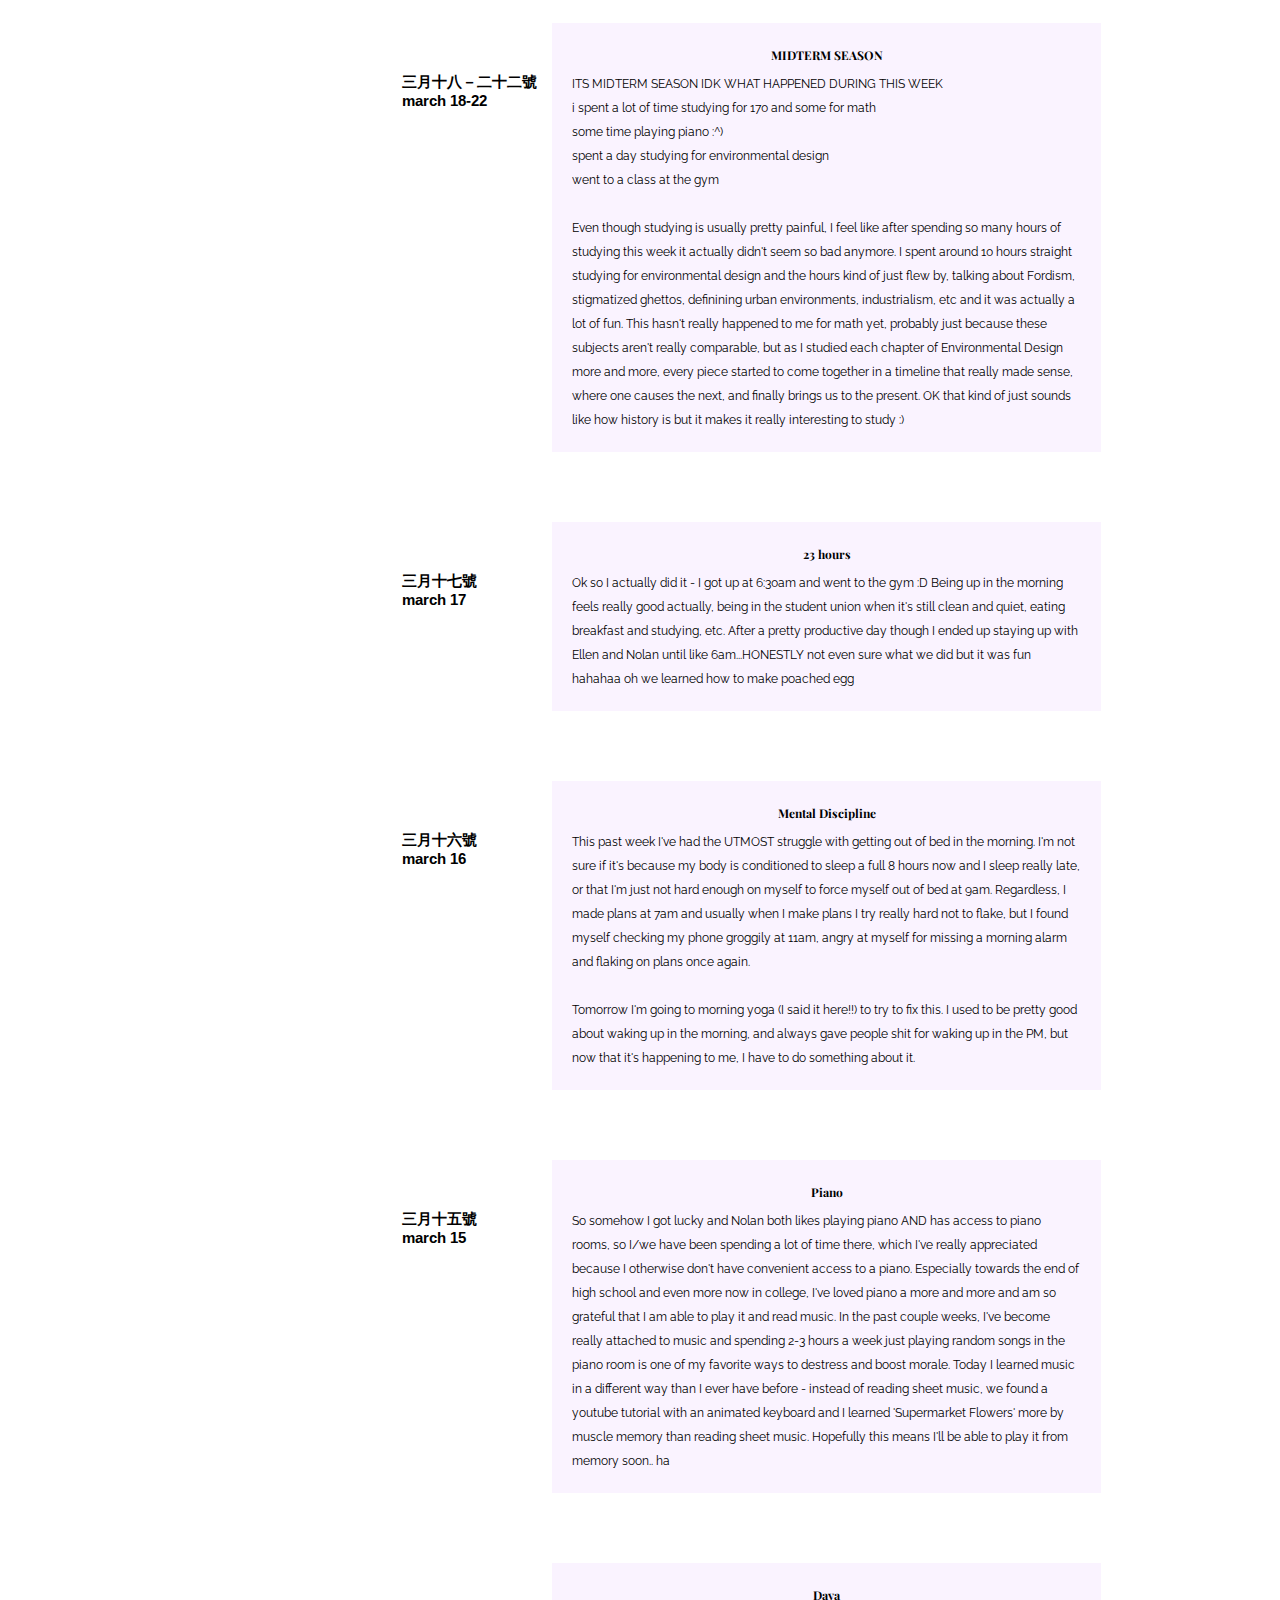
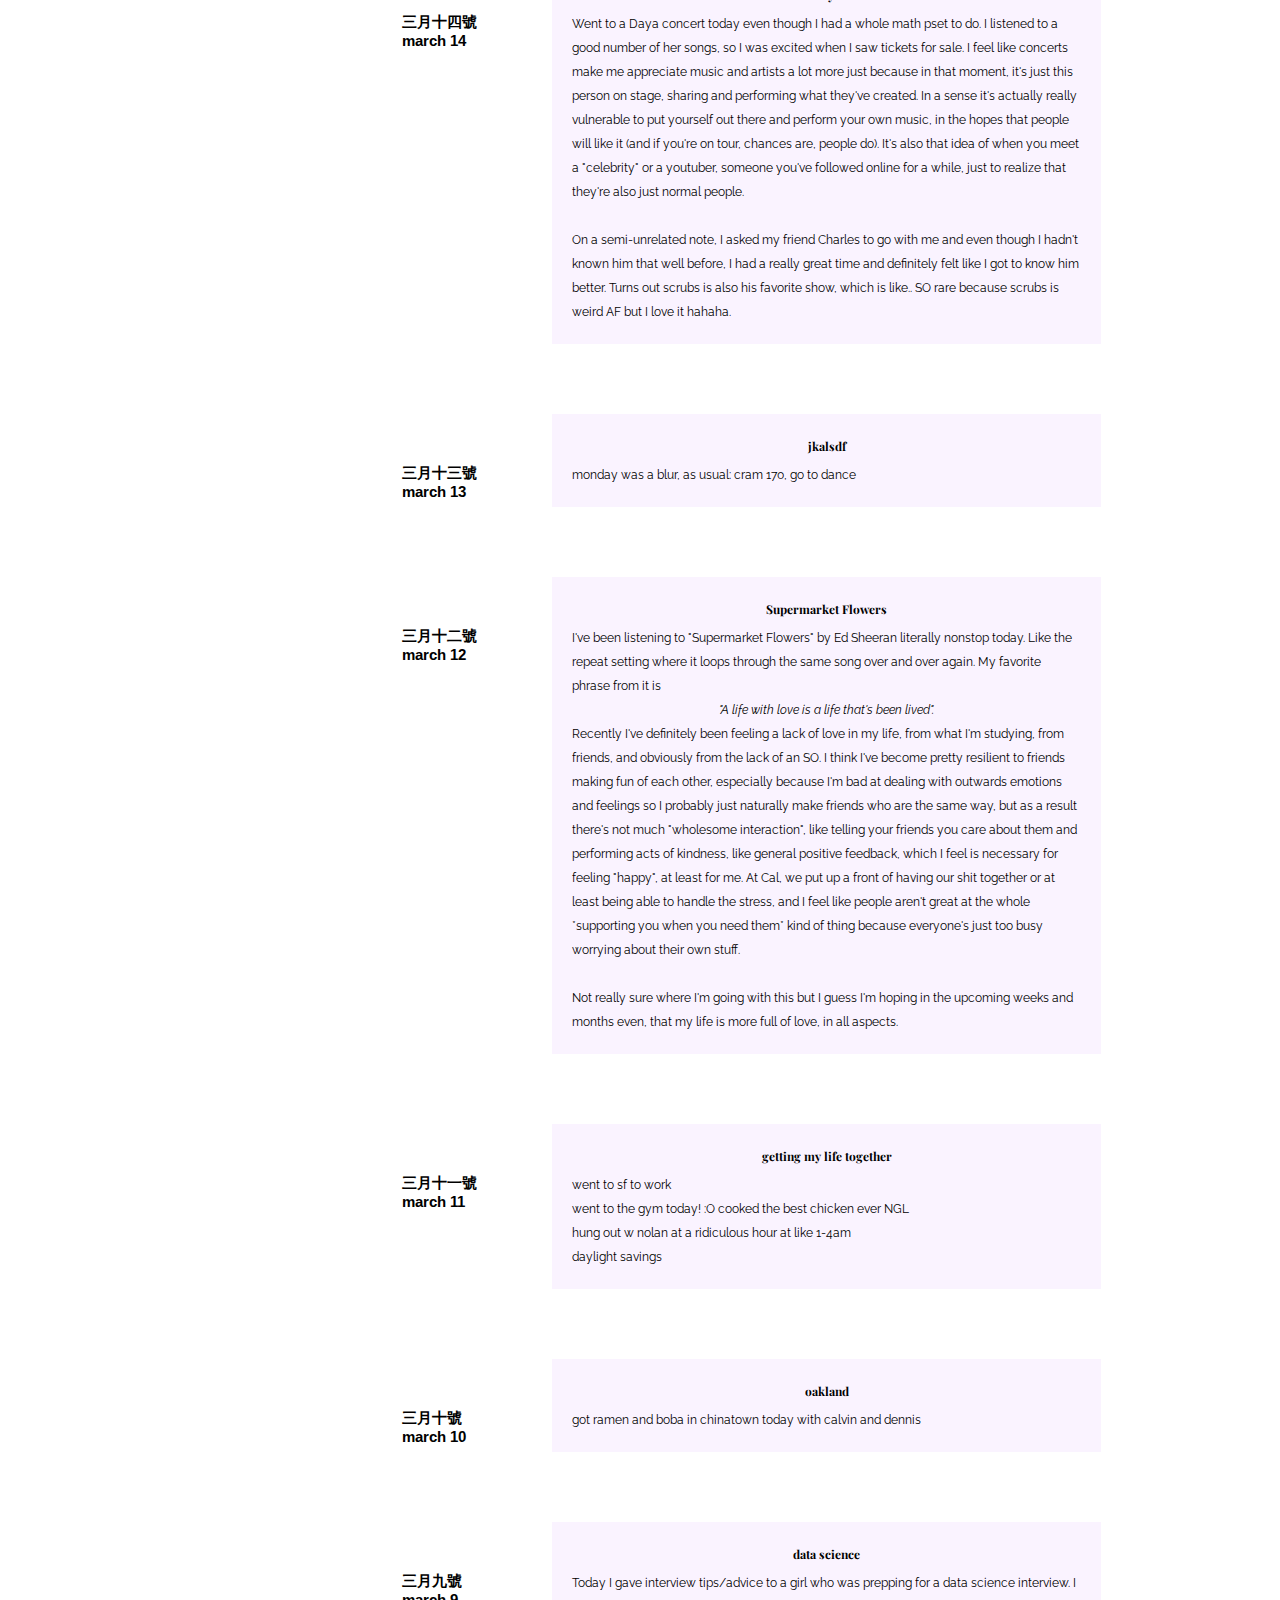
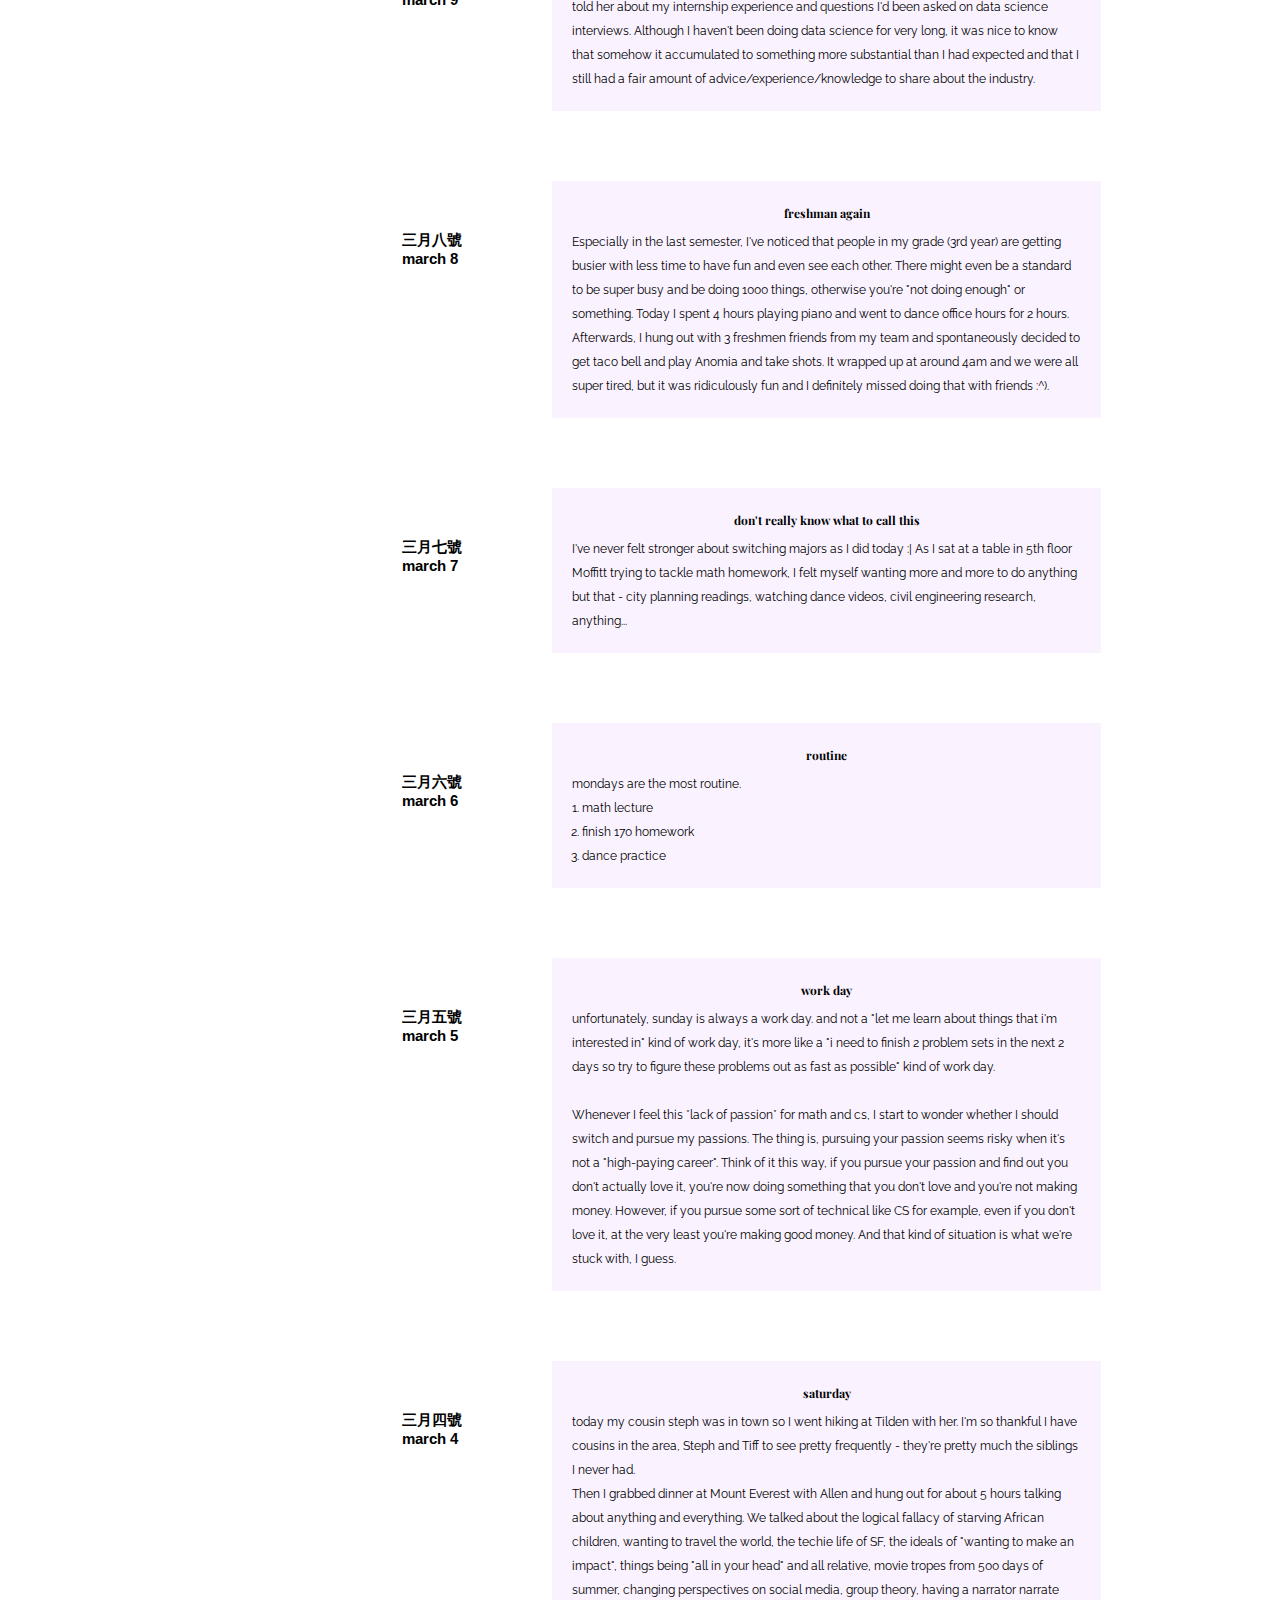
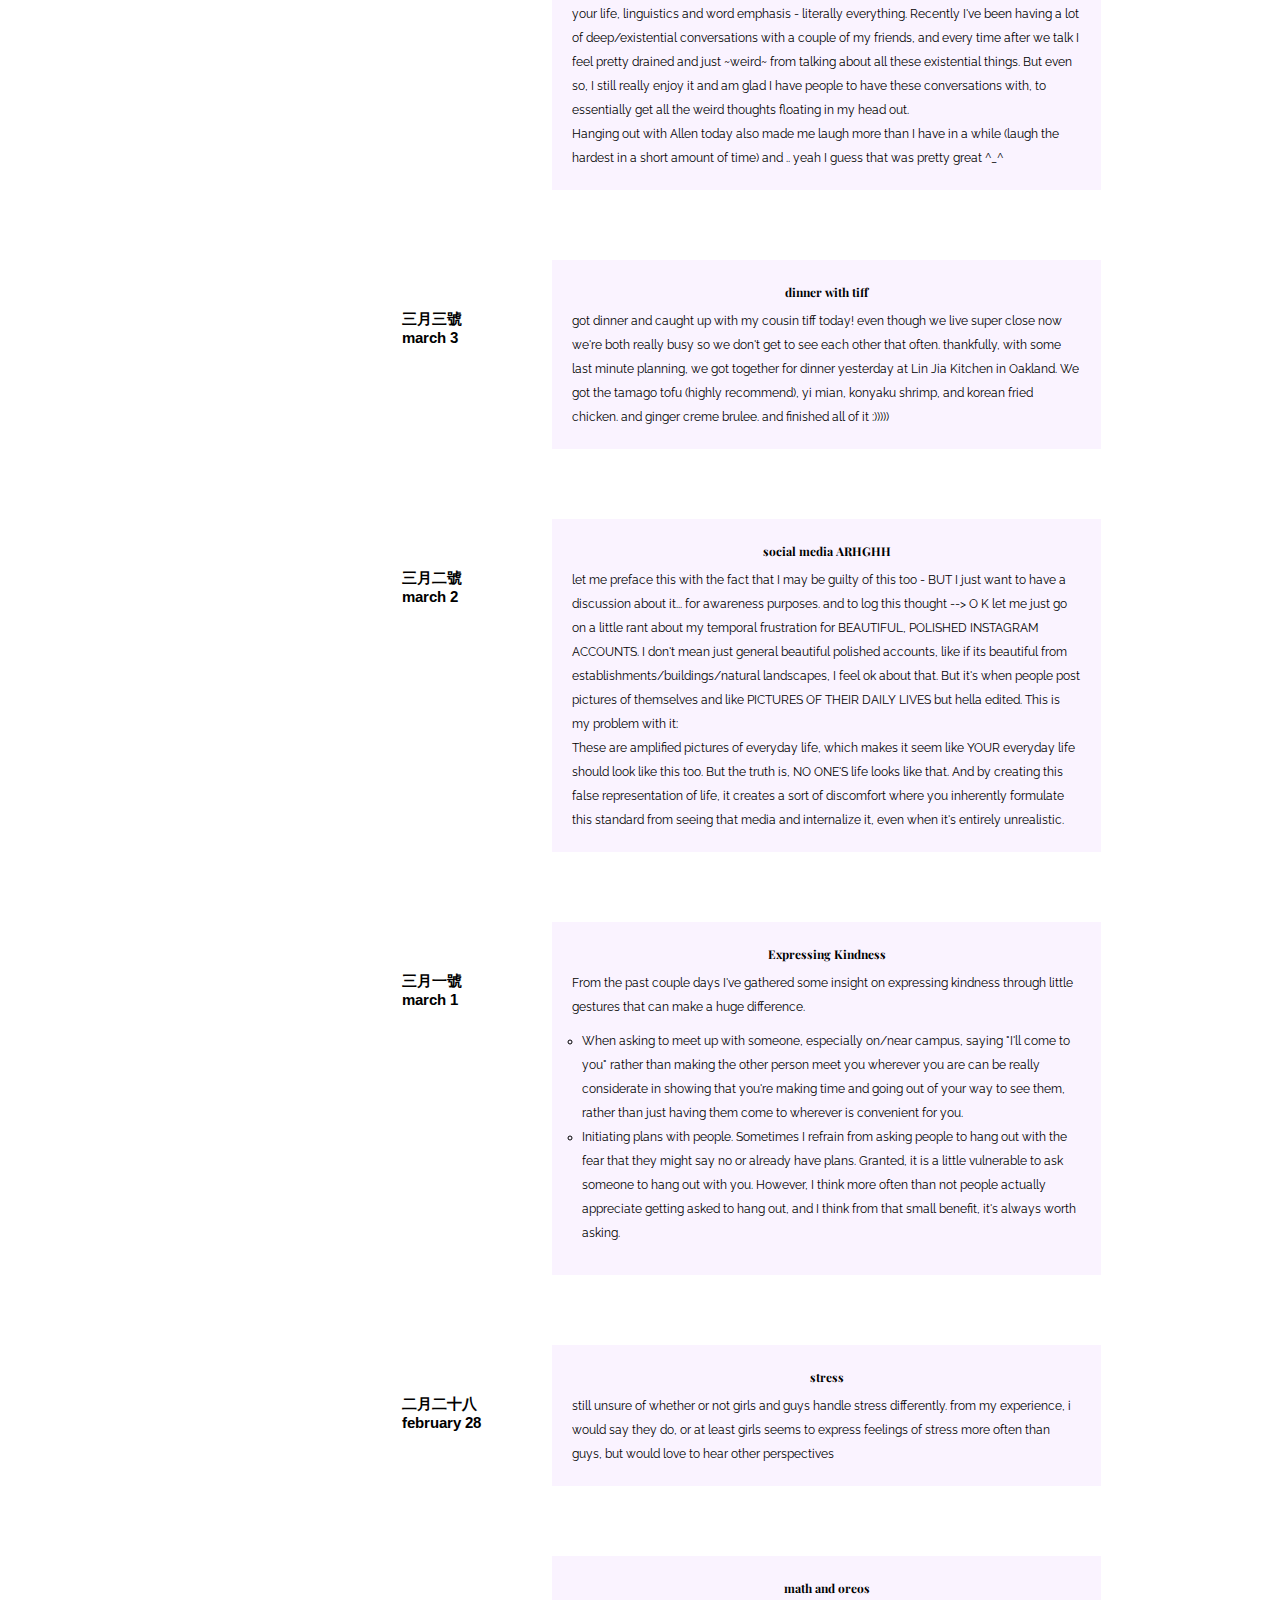
==== commit 88d5a96d: "Update index.html" ====
--- a/blog/index.html
+++ b/blog/index.html
@@ -24,9 +24,22 @@
 		</div>
 		<div class = 'main'>
 			<div class ='element'>			
+			<div class ='59'> 
+				<div class = 'date'>
+					<img id = 'stickynote' src="assets/img/stickynote.png">					
+					<div class = 'chinese'>三月六號</div>
+					<div class = 'english'>march 6, 2021</div> 
+				</div>
+				<div class = 'postgrad'> 
+					<div class = 'title'>existing alone</div>
+					<div class = 'text'> i've missed biking a lot. biking in the silence of my thoughts, biking to see the city, biking to observe without judgement, biking to sweat. i biked the last two days, yesterday to hayes to get dinner with sarah and kolena, and today to get brunch with tiffany. emotionally, this month's period hit pretty hard. i was about to go to sleep yesterday and then i just cried for half an hour for no reason. cried until my eyes puffed, again. it's weird to be lying next to someone while theyre asleep and you're just crying out your insides. and they have no idea. we could physically not be closer, and yet we're living different lives. <br></br> i had a lot of thoughts/feelings that i wanted to jot down these past couple days. i kept telling myself i would post it on here. but then i kept forgetting beause opening my work laptop on the weekend or a friday night feels weird. i wish you could use github desktop on your phone or something. is that a thing? probably not though because your files need to be local right? sublime text for ios? anyways. i've been feeling really alone the last couple days. and not in the sense of "i wish someone would be here with me". more like "i'm existing alone in this universe and don't really feel like tethering myself to anyone/thing else right now." kind of content just neglecting the connections around me. i mean i know it's bad.. but i'm not feeling like certain relationships in this current state are serving me right now. rather, i'm not letting them serve me. i dont know. sorry if i haven't reached out, i guess.
+						 </div>
+				</div>
+			</div>
+			</div>
+			<div class ='element'>			
 			<div class ='58'> 
 				<div class = 'date'>
-					<img id = 'stickynote' src="assets/img/stickynote.png">					
 					<div class = 'chinese'>三月二號</div>
 					<div class = 'english'>march 2, 2021</div> 
 				</div>
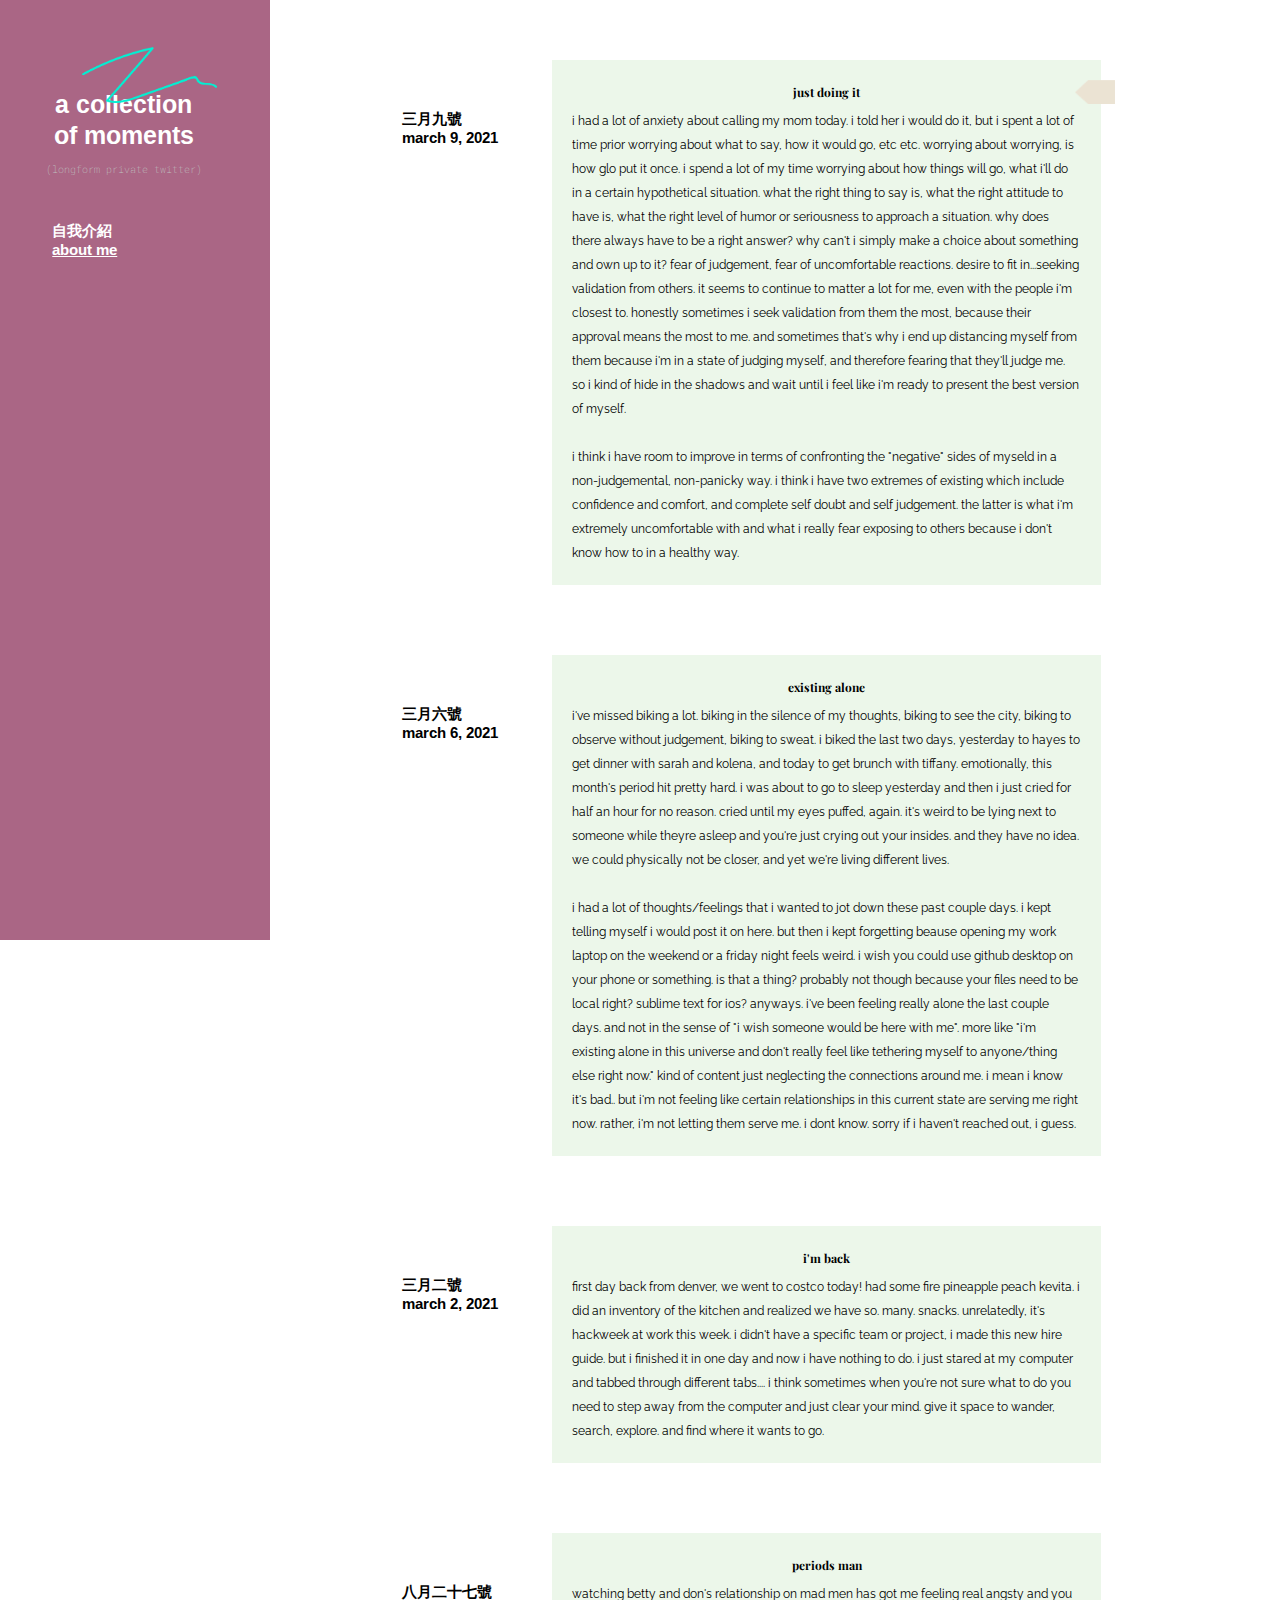
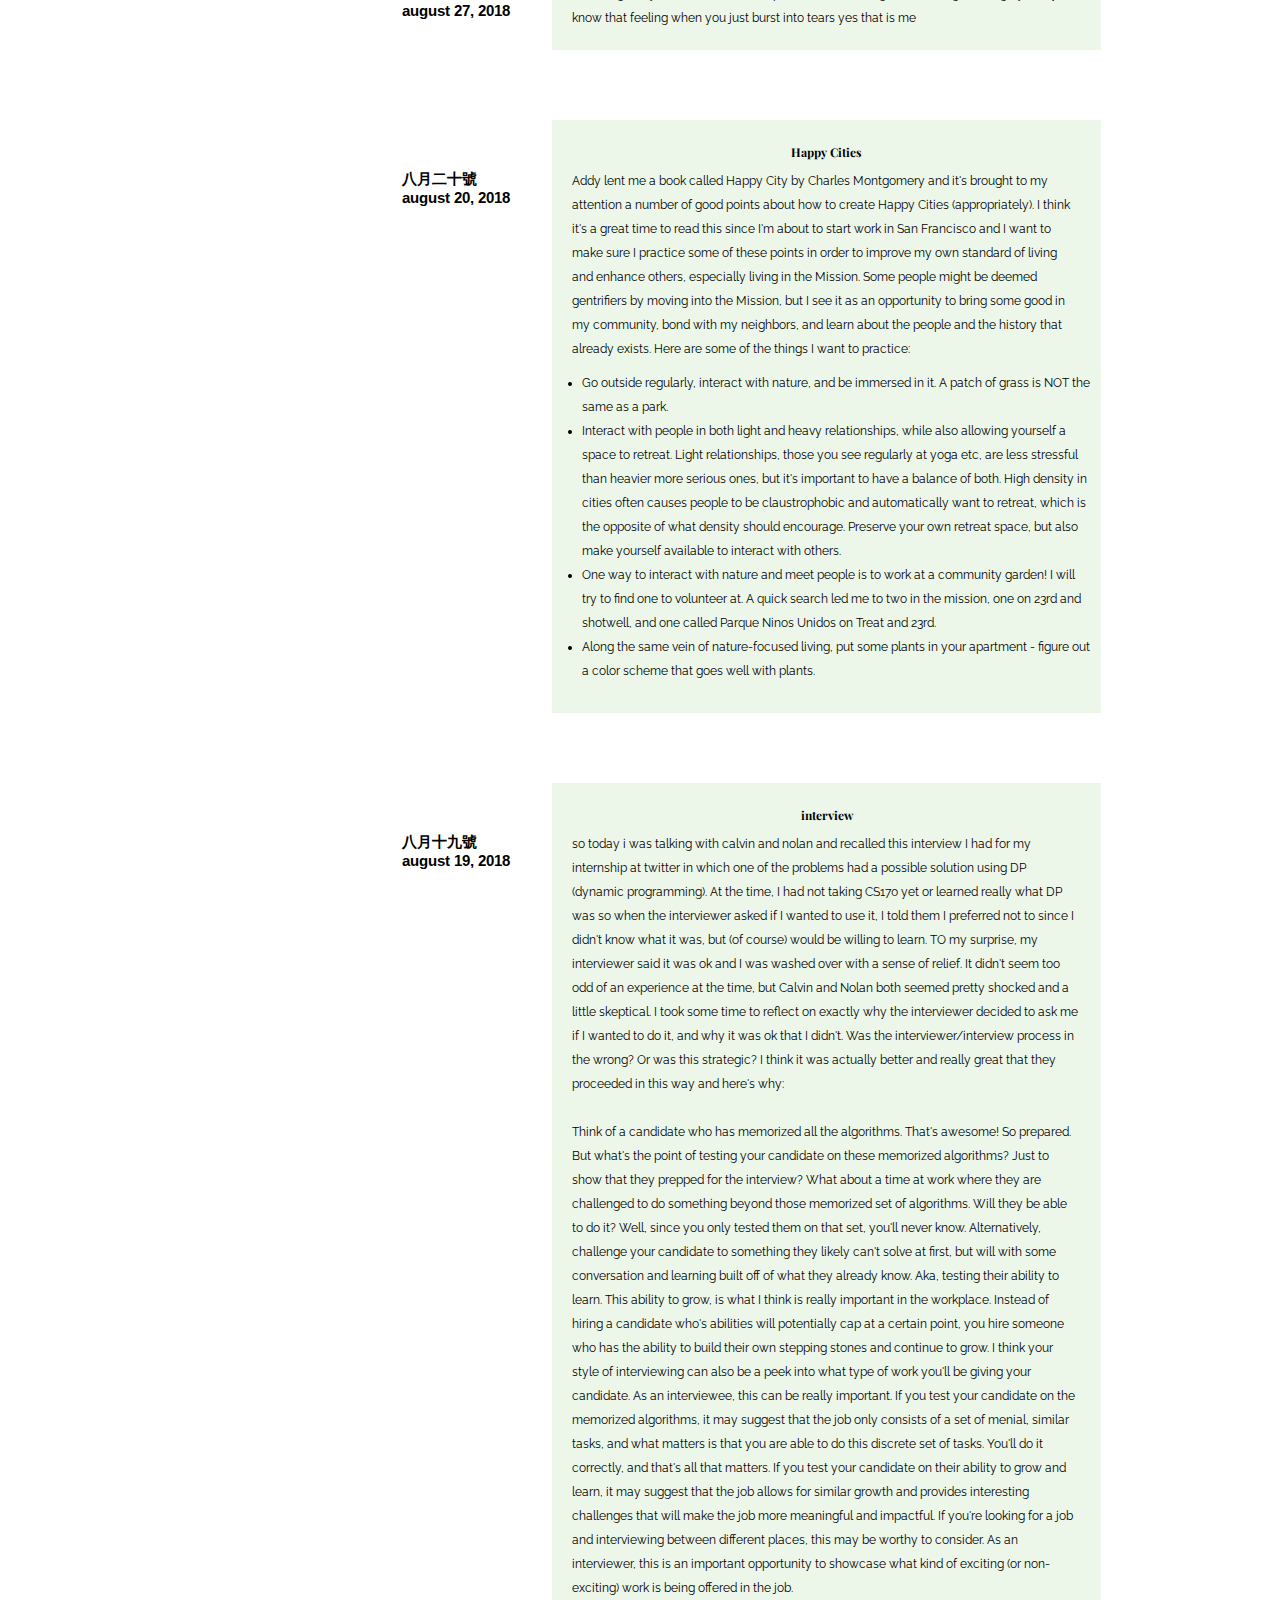
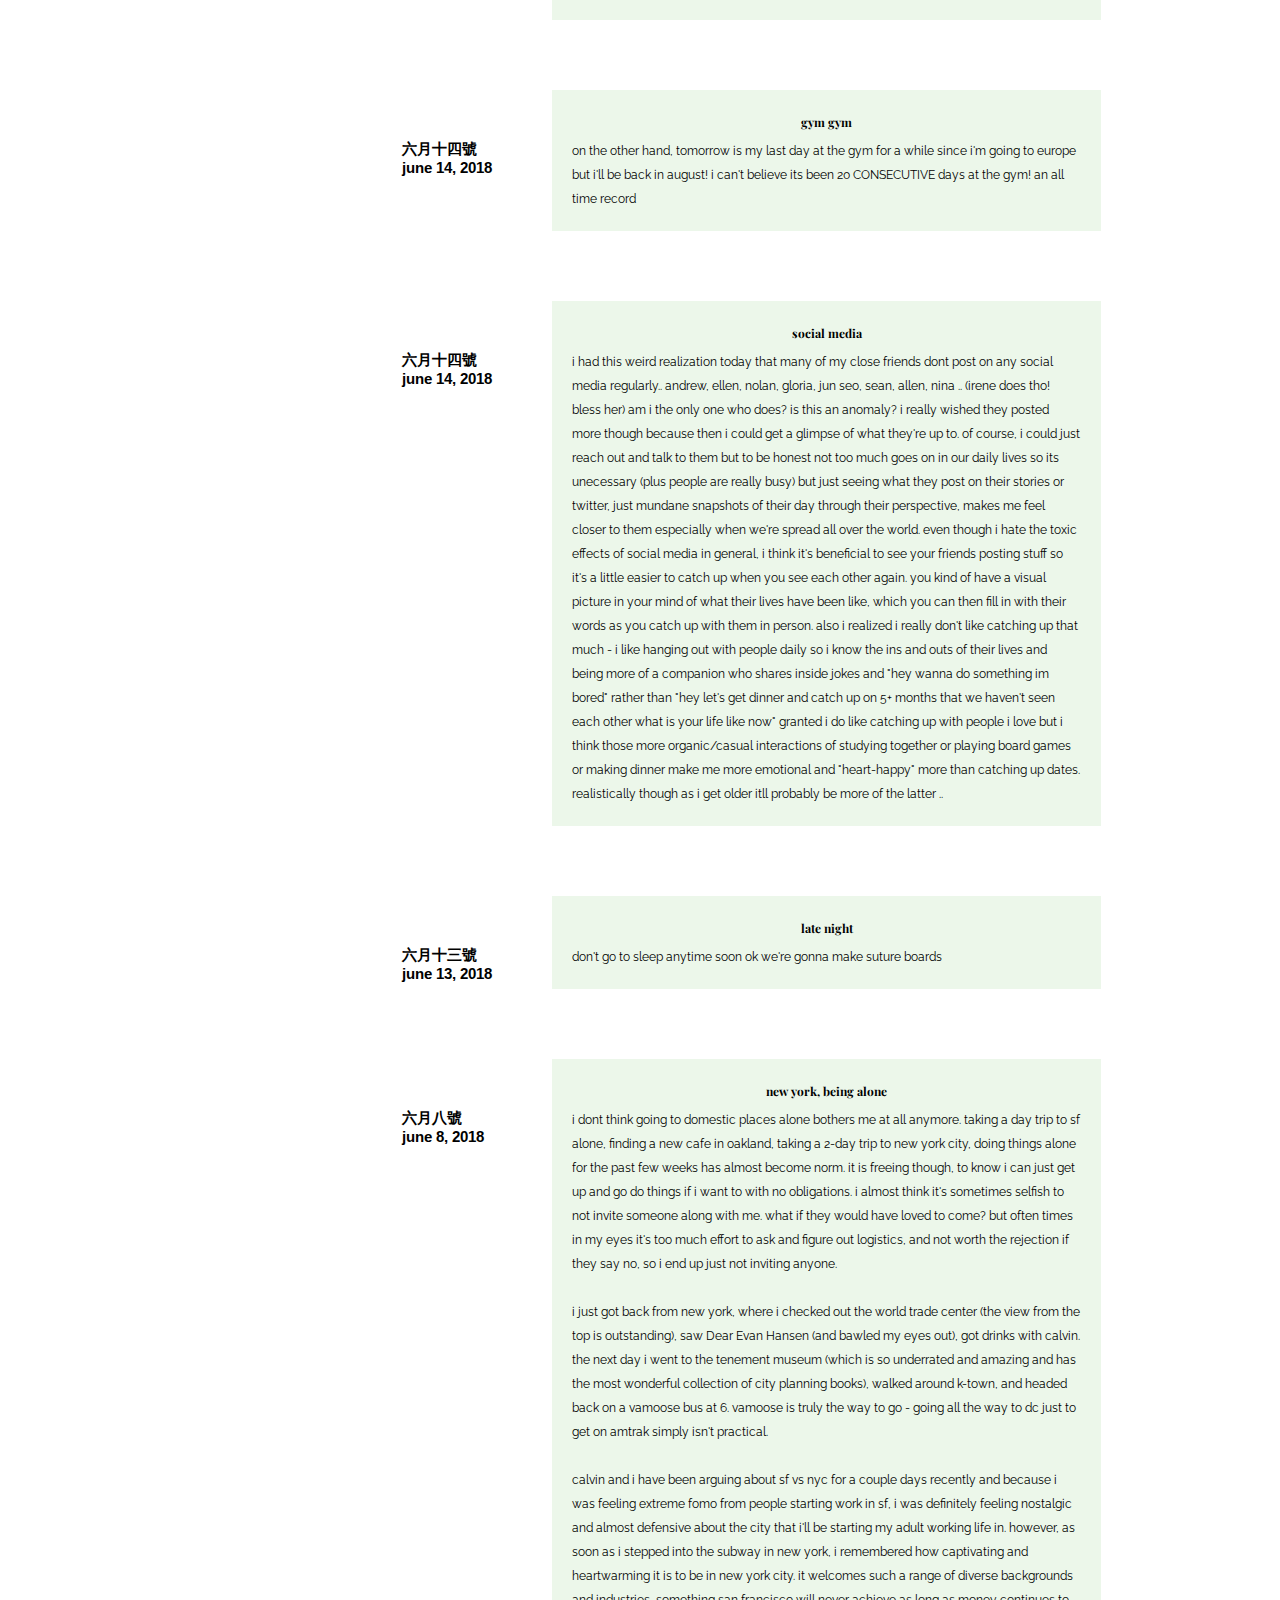
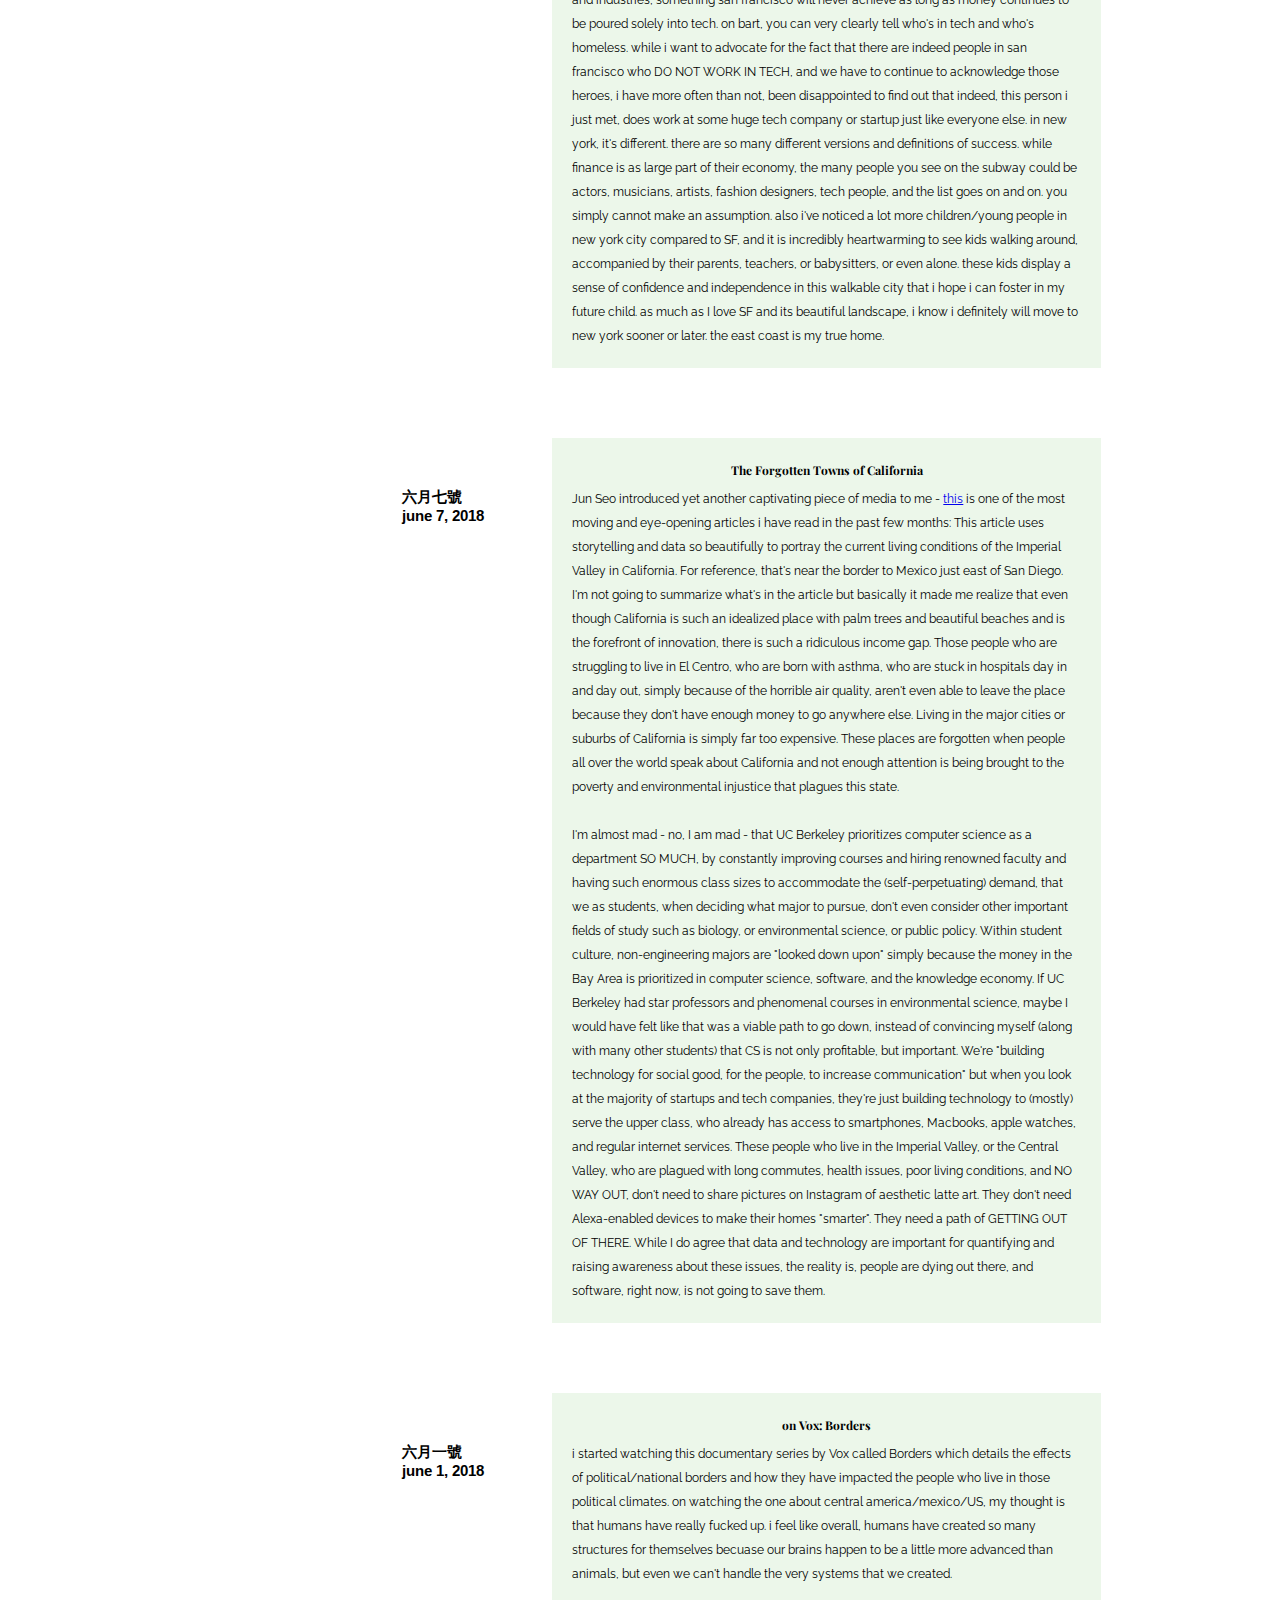
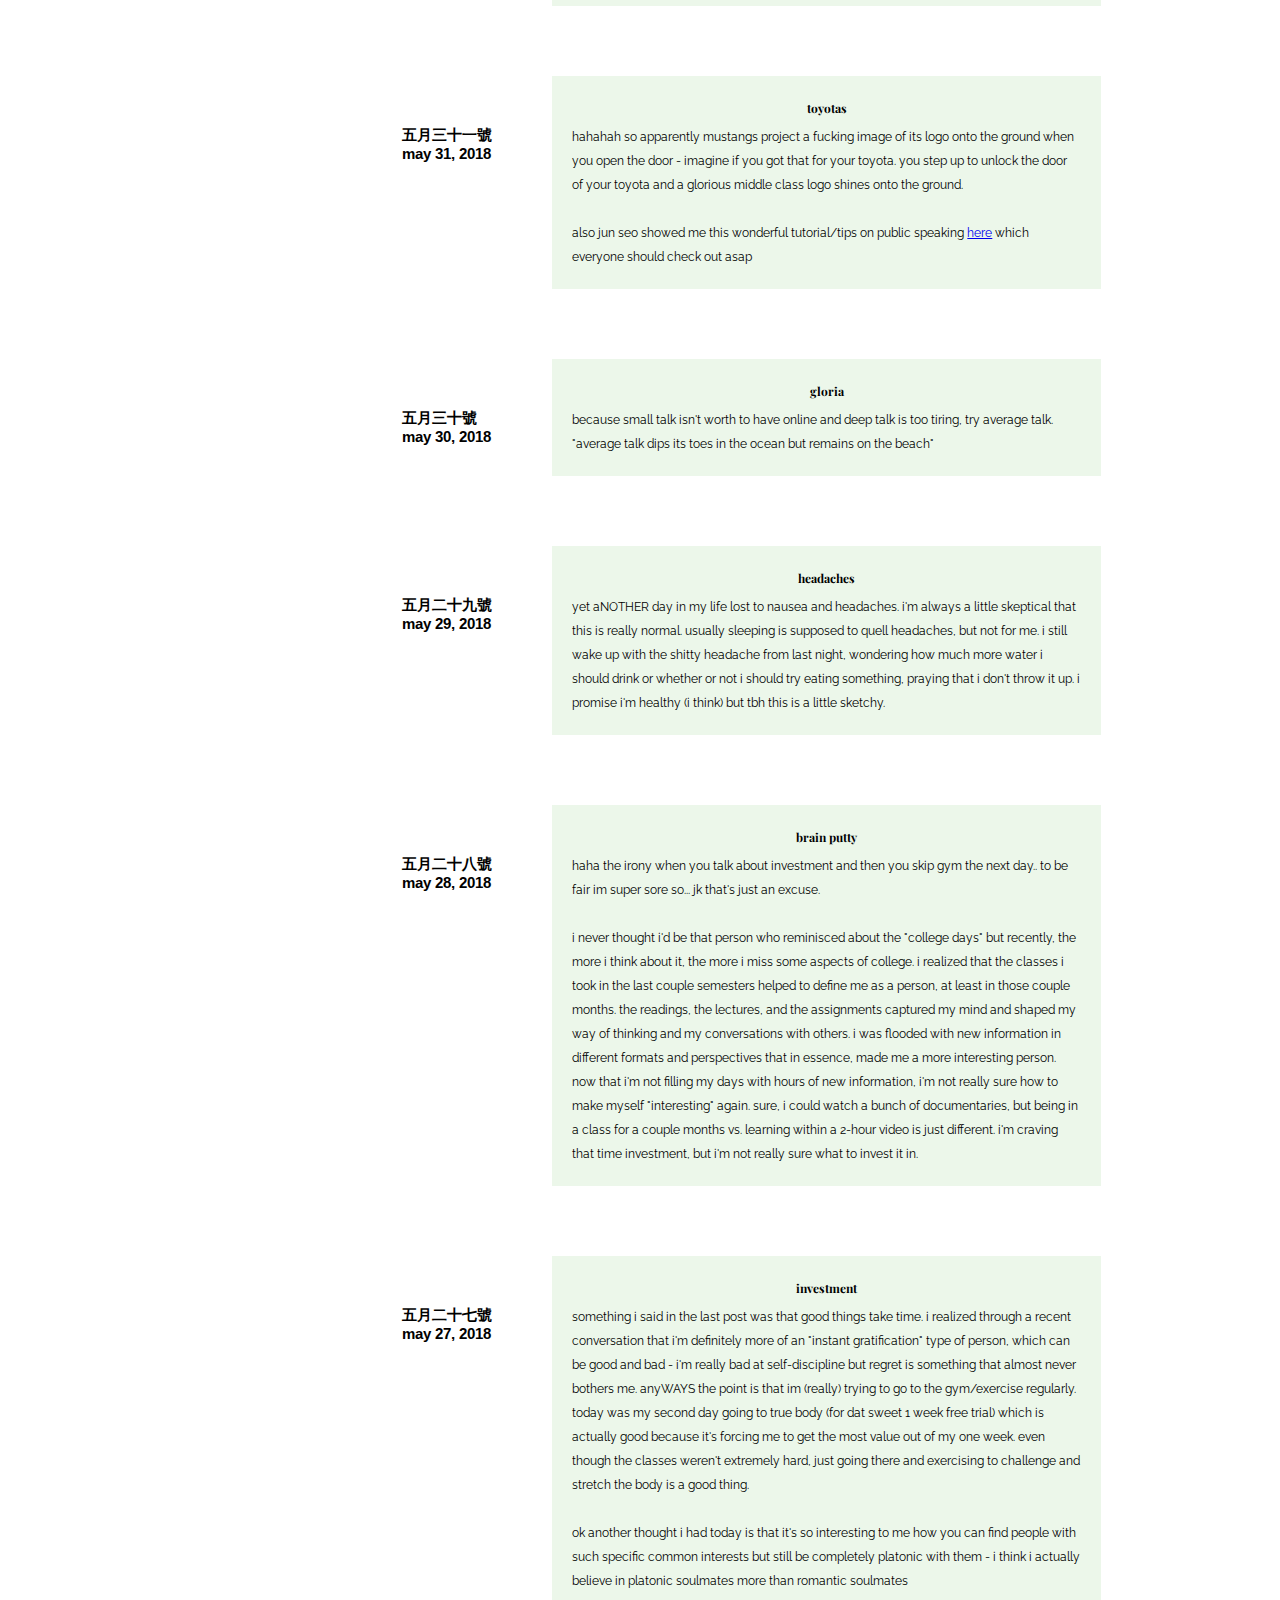
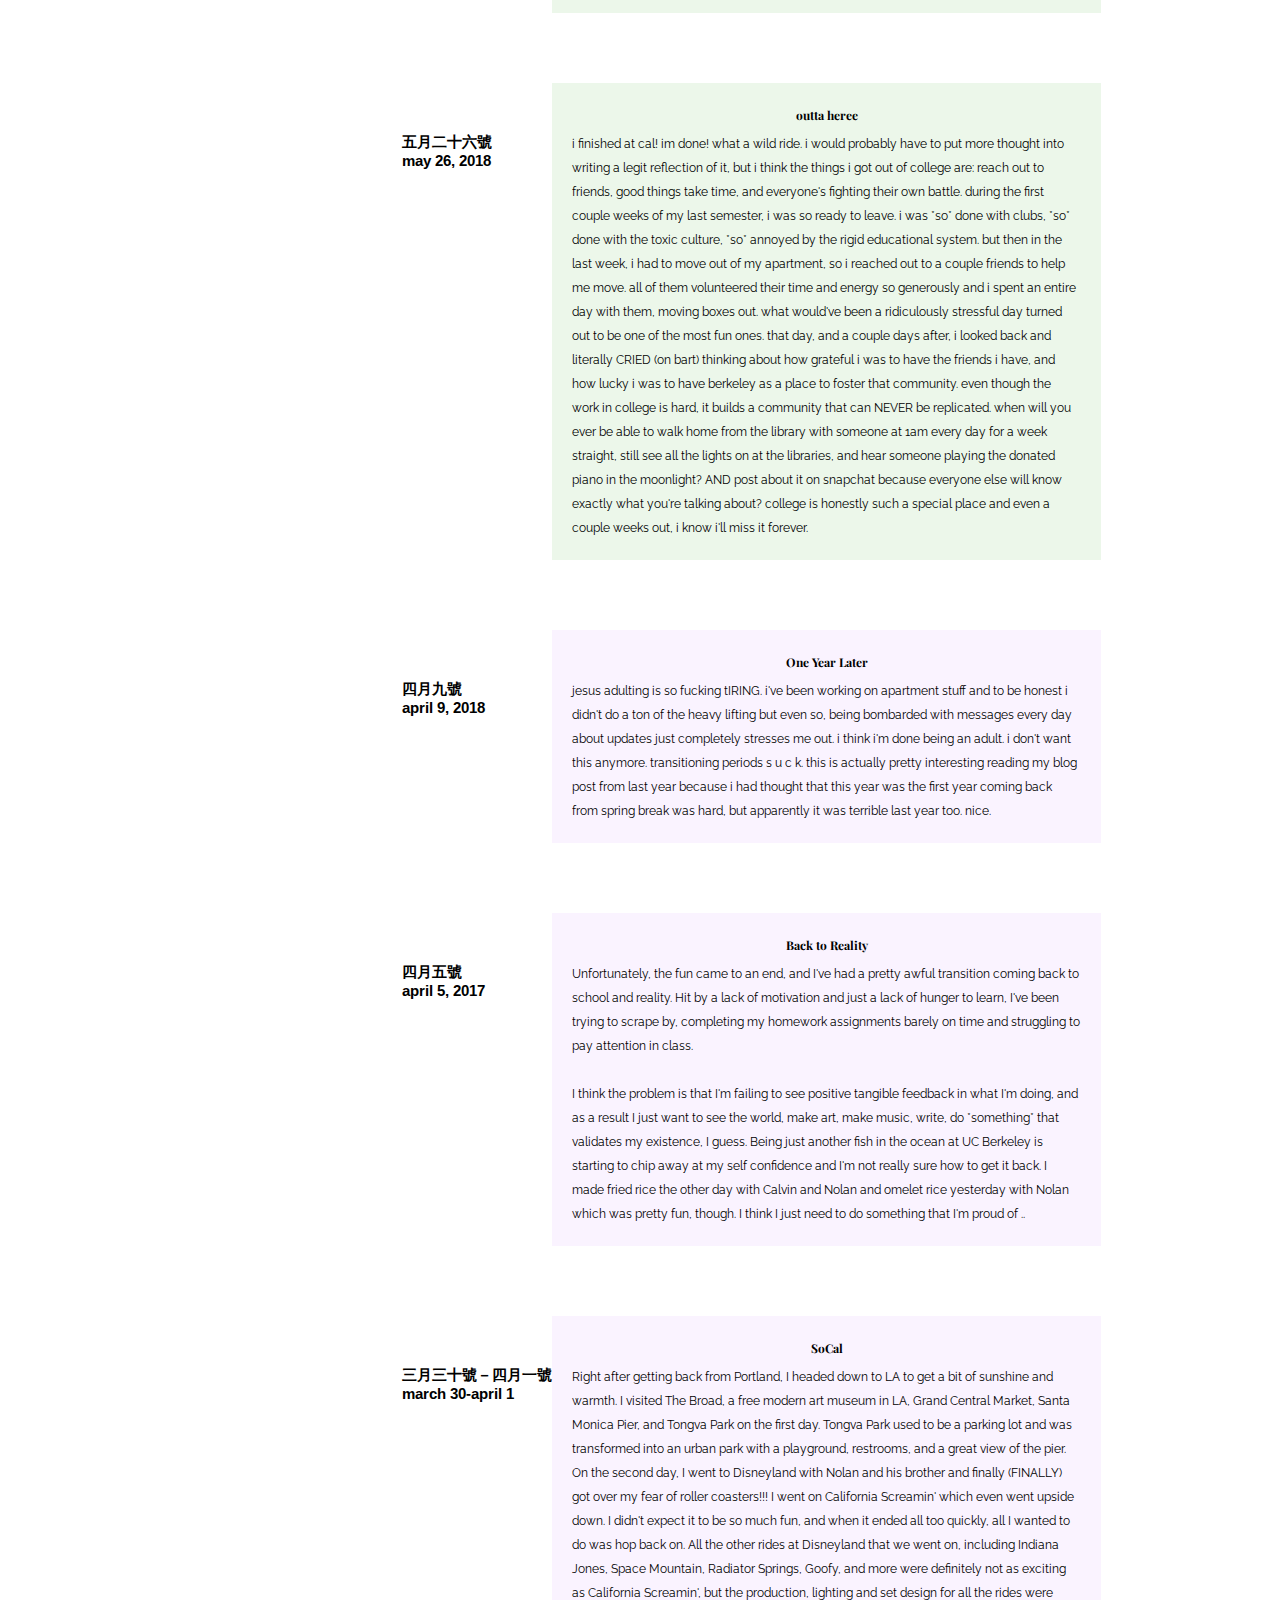
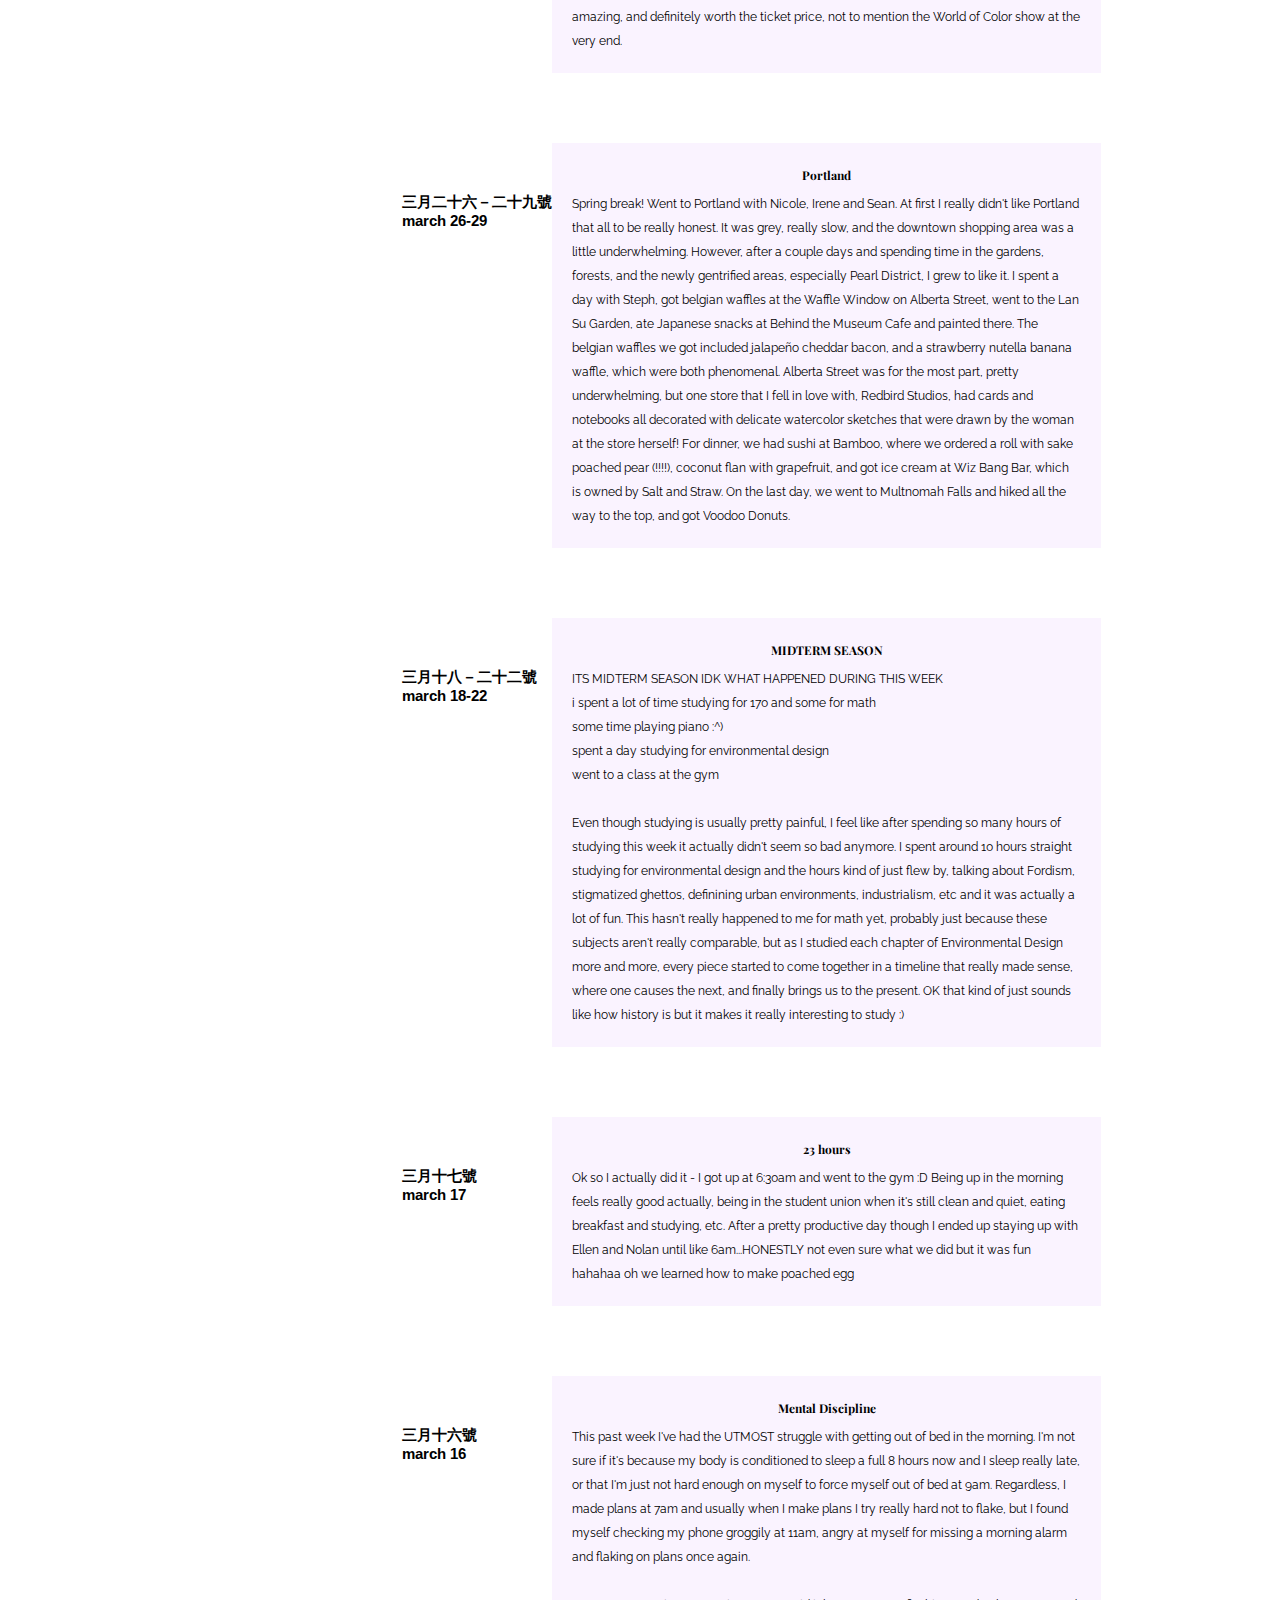
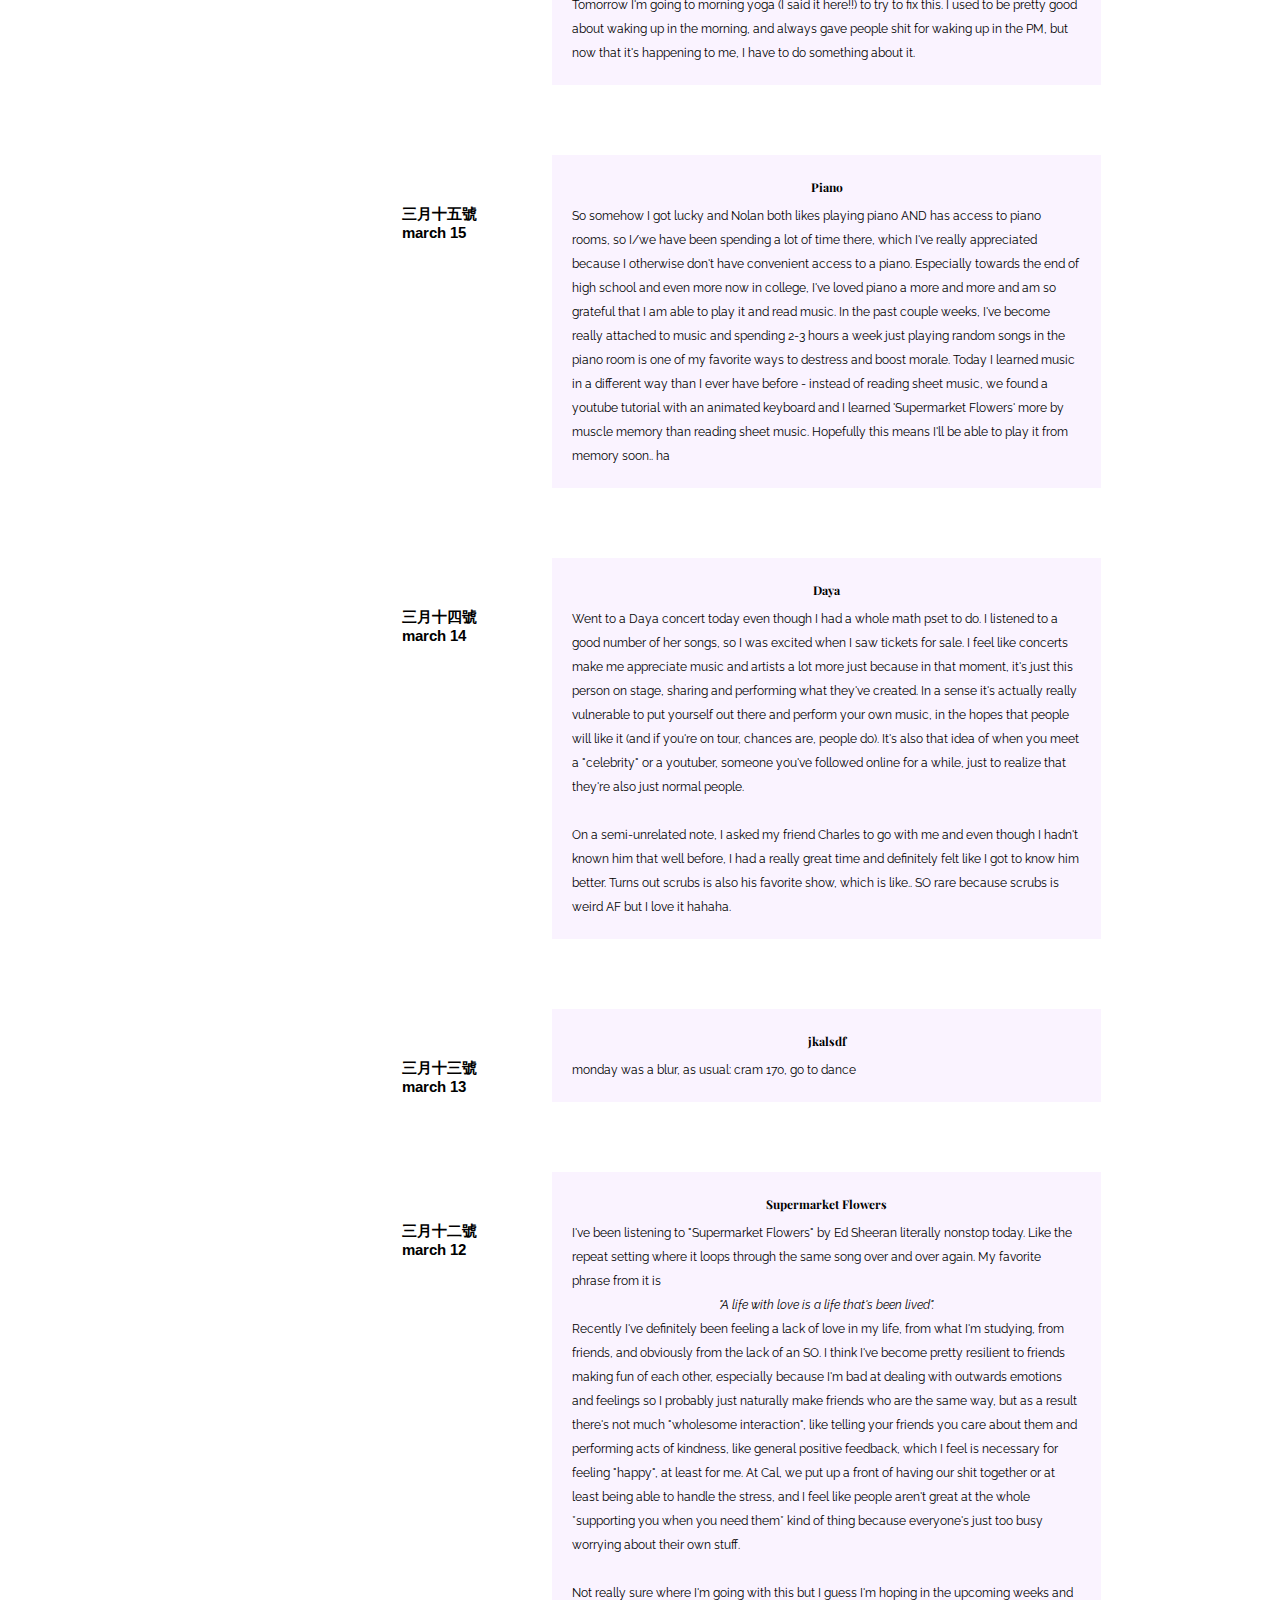
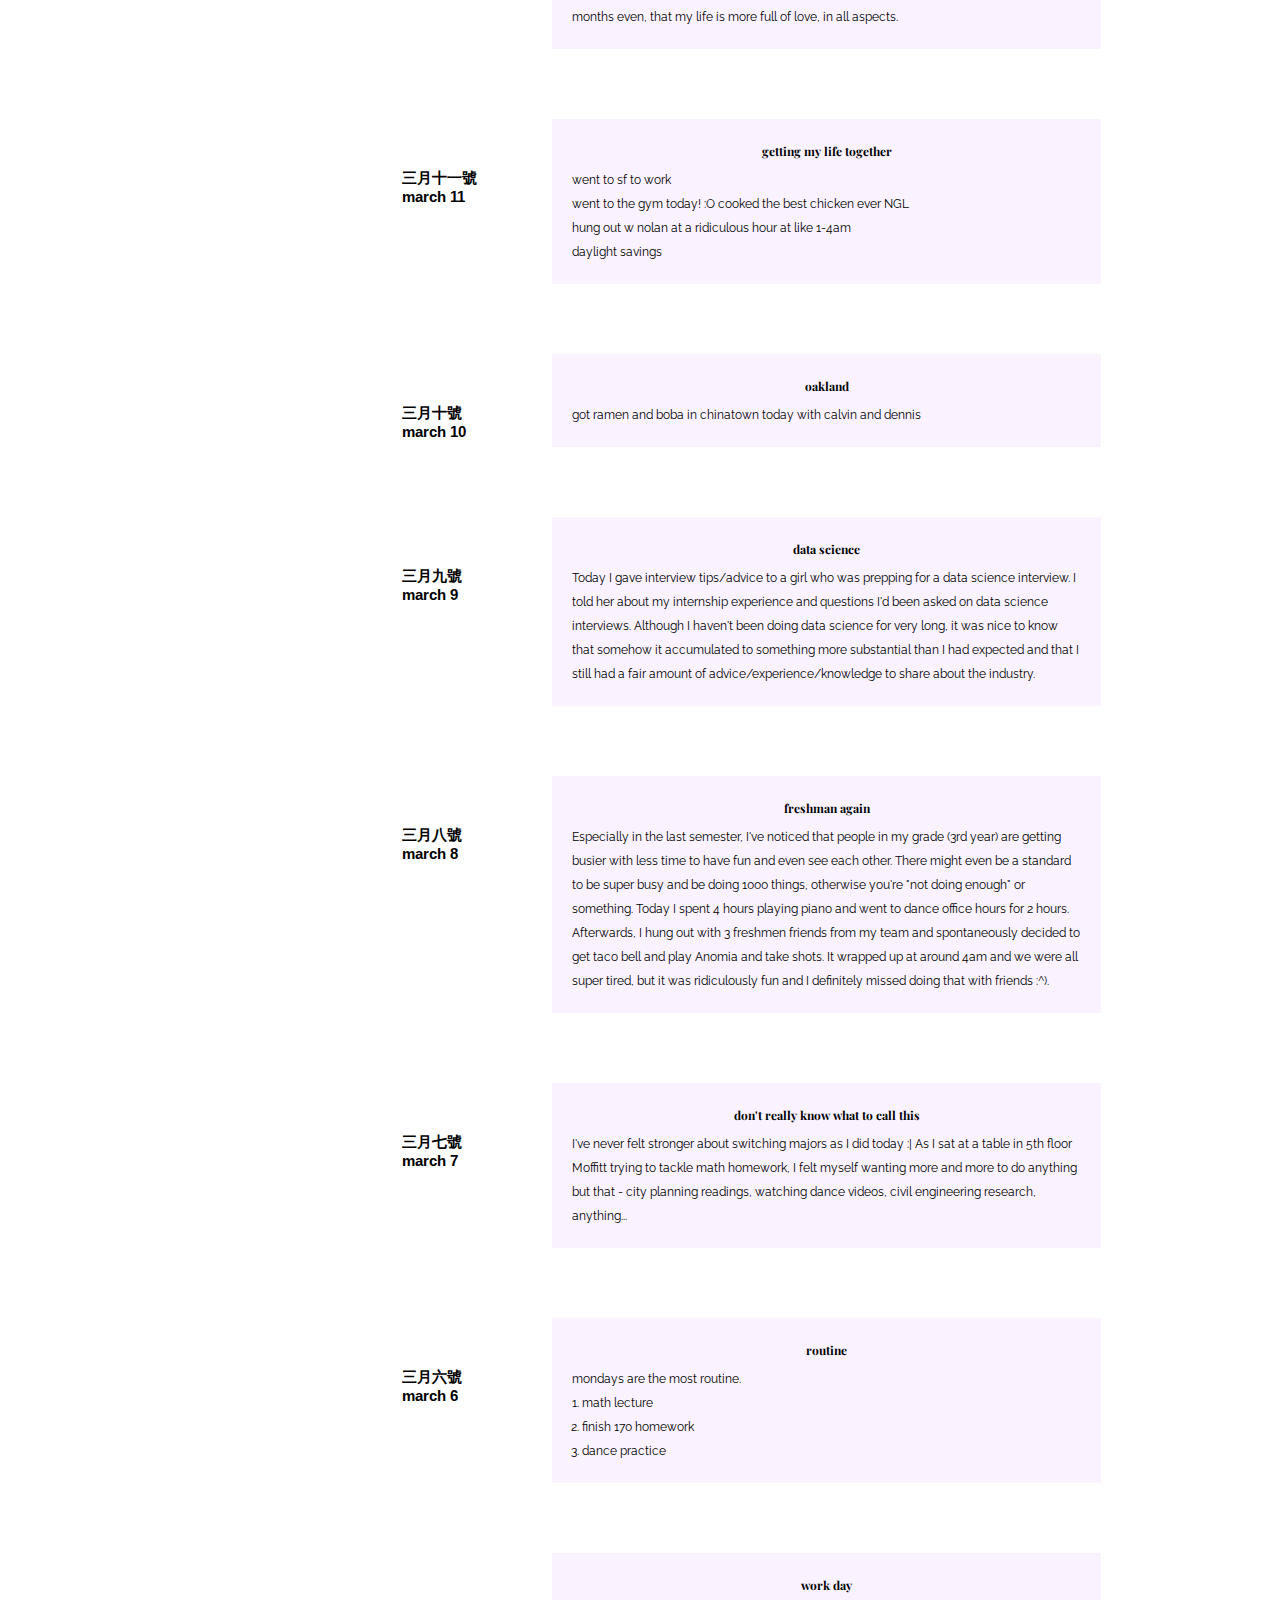
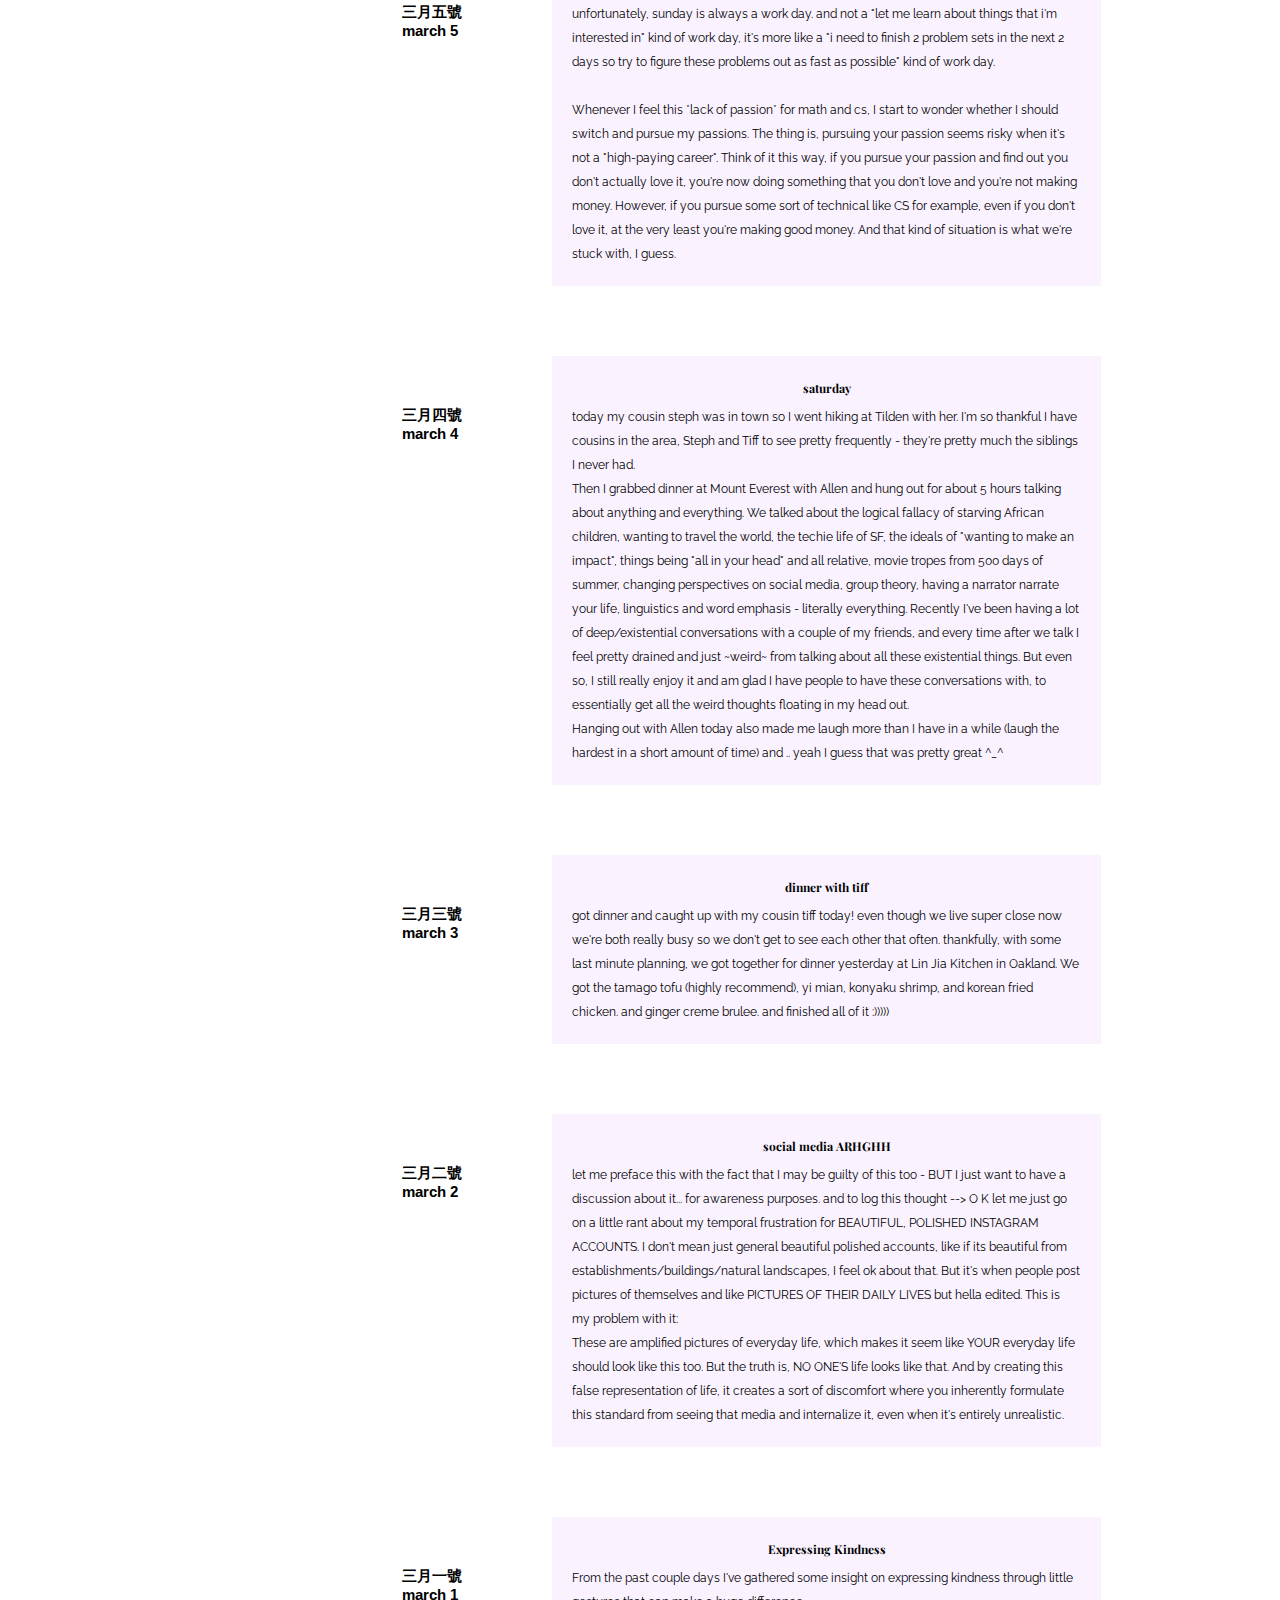
==== commit 9f6b9e06: "Update index.html" ====
--- a/blog/index.html
+++ b/blog/index.html
@@ -24,9 +24,22 @@
 		</div>
 		<div class = 'main'>
 			<div class ='element'>			
+			<div class ='60'> 
+				<div class = 'date'>
+					<img id = 'stickynote' src="assets/img/stickynote.png">					
+					<div class = 'chinese'>三月九號</div>
+					<div class = 'english'>march 9, 2021</div> 
+				</div>
+				<div class = 'postgrad'> 
+					<div class = 'title'>just doing it</div>
+					<div class = 'text'> i had a lot of anxiety about calling my mom today. i told her i would do it, but i spent a lot of time prior worrying about what to say, how it would go, etc etc. worrying about worrying, is how glo put it once. i spend a lot of my time worrying about how things will go, what i'll do in a certain hypothetical situation. what the right thing to say is, what the right attitude to have is, what the right level of humor or seriousness to approach a situation. why does there always have to be a right answer? why can't i simply make a choice about something and own up to it? fear of judgement, fear of uncomfortable reactions. desire to fit in...seeking validation from others. it seems to continue to matter a lot for me, even with the people i'm closest to. honestly sometimes i seek validation from them the most, because their approval means the most to me. and sometimes that's why i end up distancing myself from them because i'm in a state of judging myself, and therefore fearing that they'll judge me. so i kind of hide in the shadows and wait until i feel like i'm ready to present the best version of myself. <br></br> i think i have room to improve in terms of confronting the "negative" sides of myseld in a non-judgemental, non-panicky way. i think i have two extremes of existing which include confidence and comfort, and complete self doubt and self judgement. the latter is what i'm extremely uncomfortable with and what i really fear exposing to others because i don't know how to in a healthy way. 
+						 </div> 
+				</div>
+			</div>
+			</div>
+			<div class ='element'>			
 			<div class ='59'> 
 				<div class = 'date'>
-					<img id = 'stickynote' src="assets/img/stickynote.png">					
 					<div class = 'chinese'>三月六號</div>
 					<div class = 'english'>march 6, 2021</div> 
 				</div>
